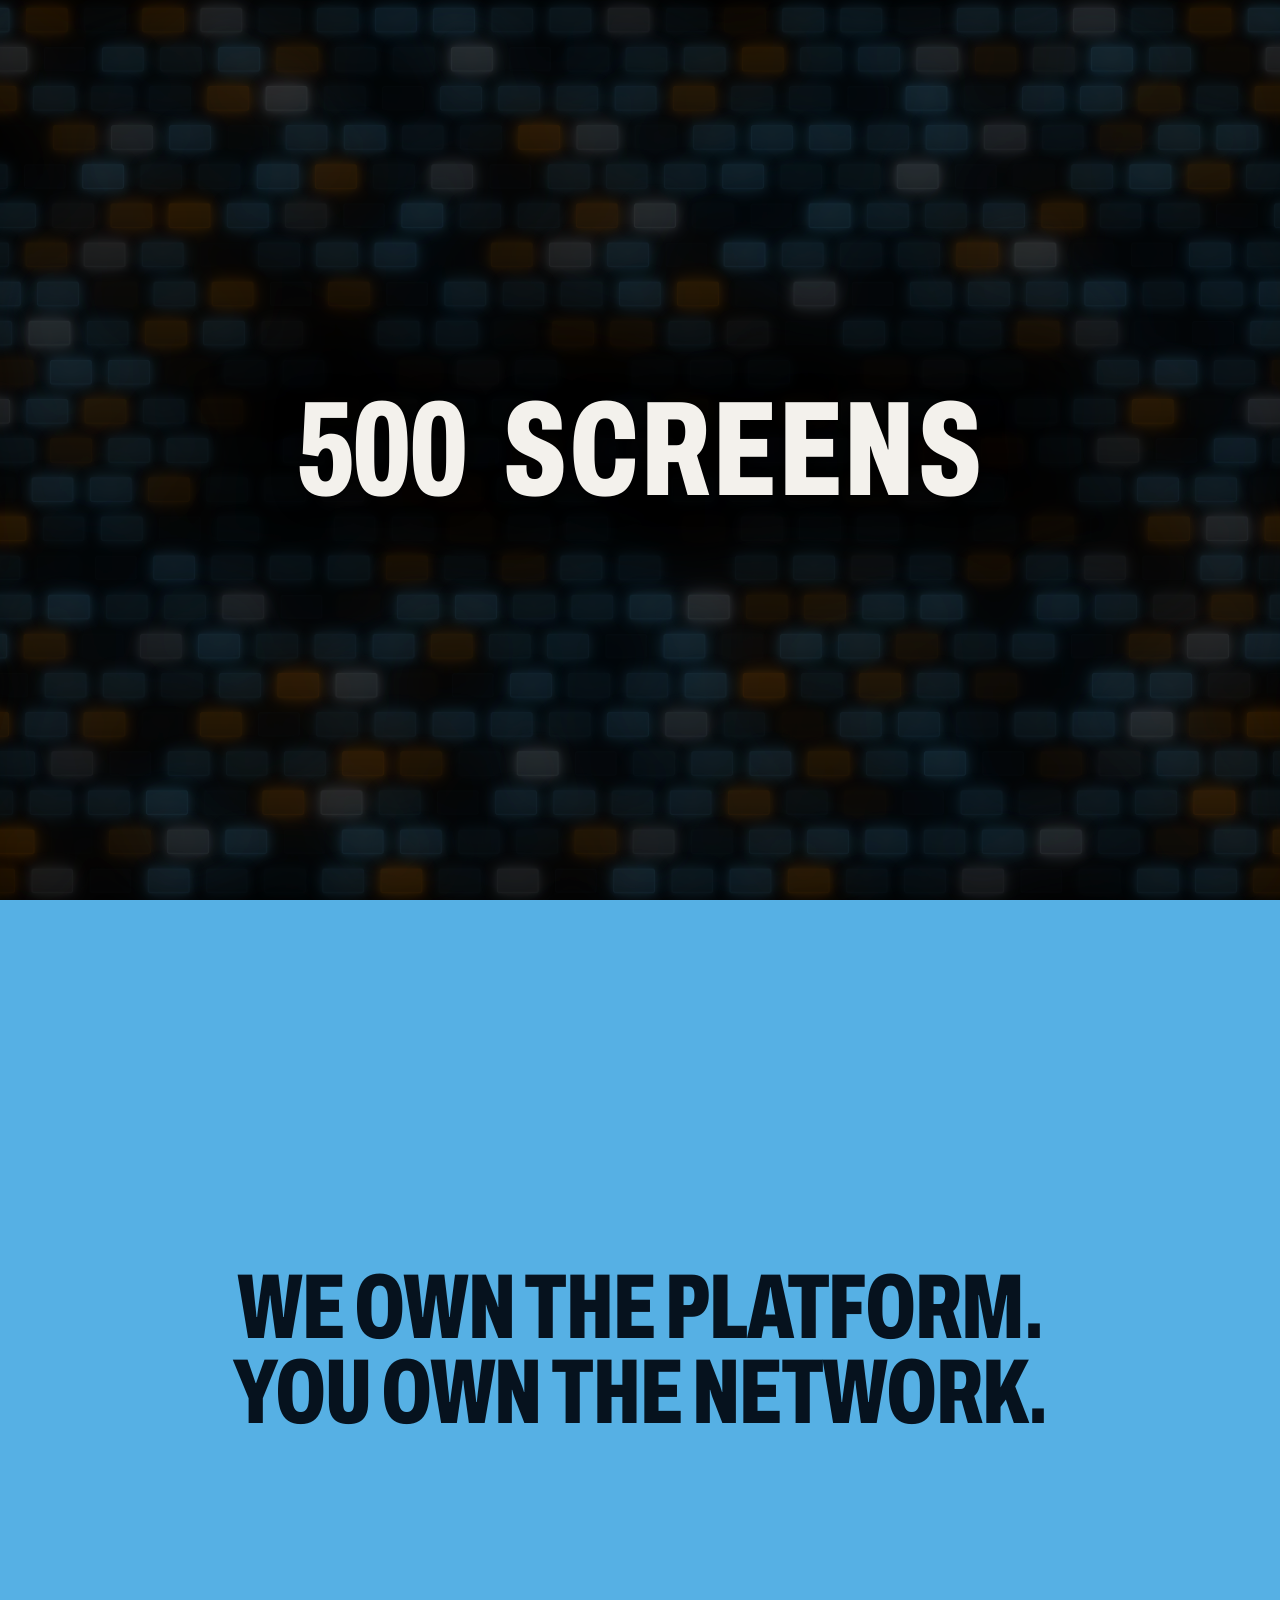
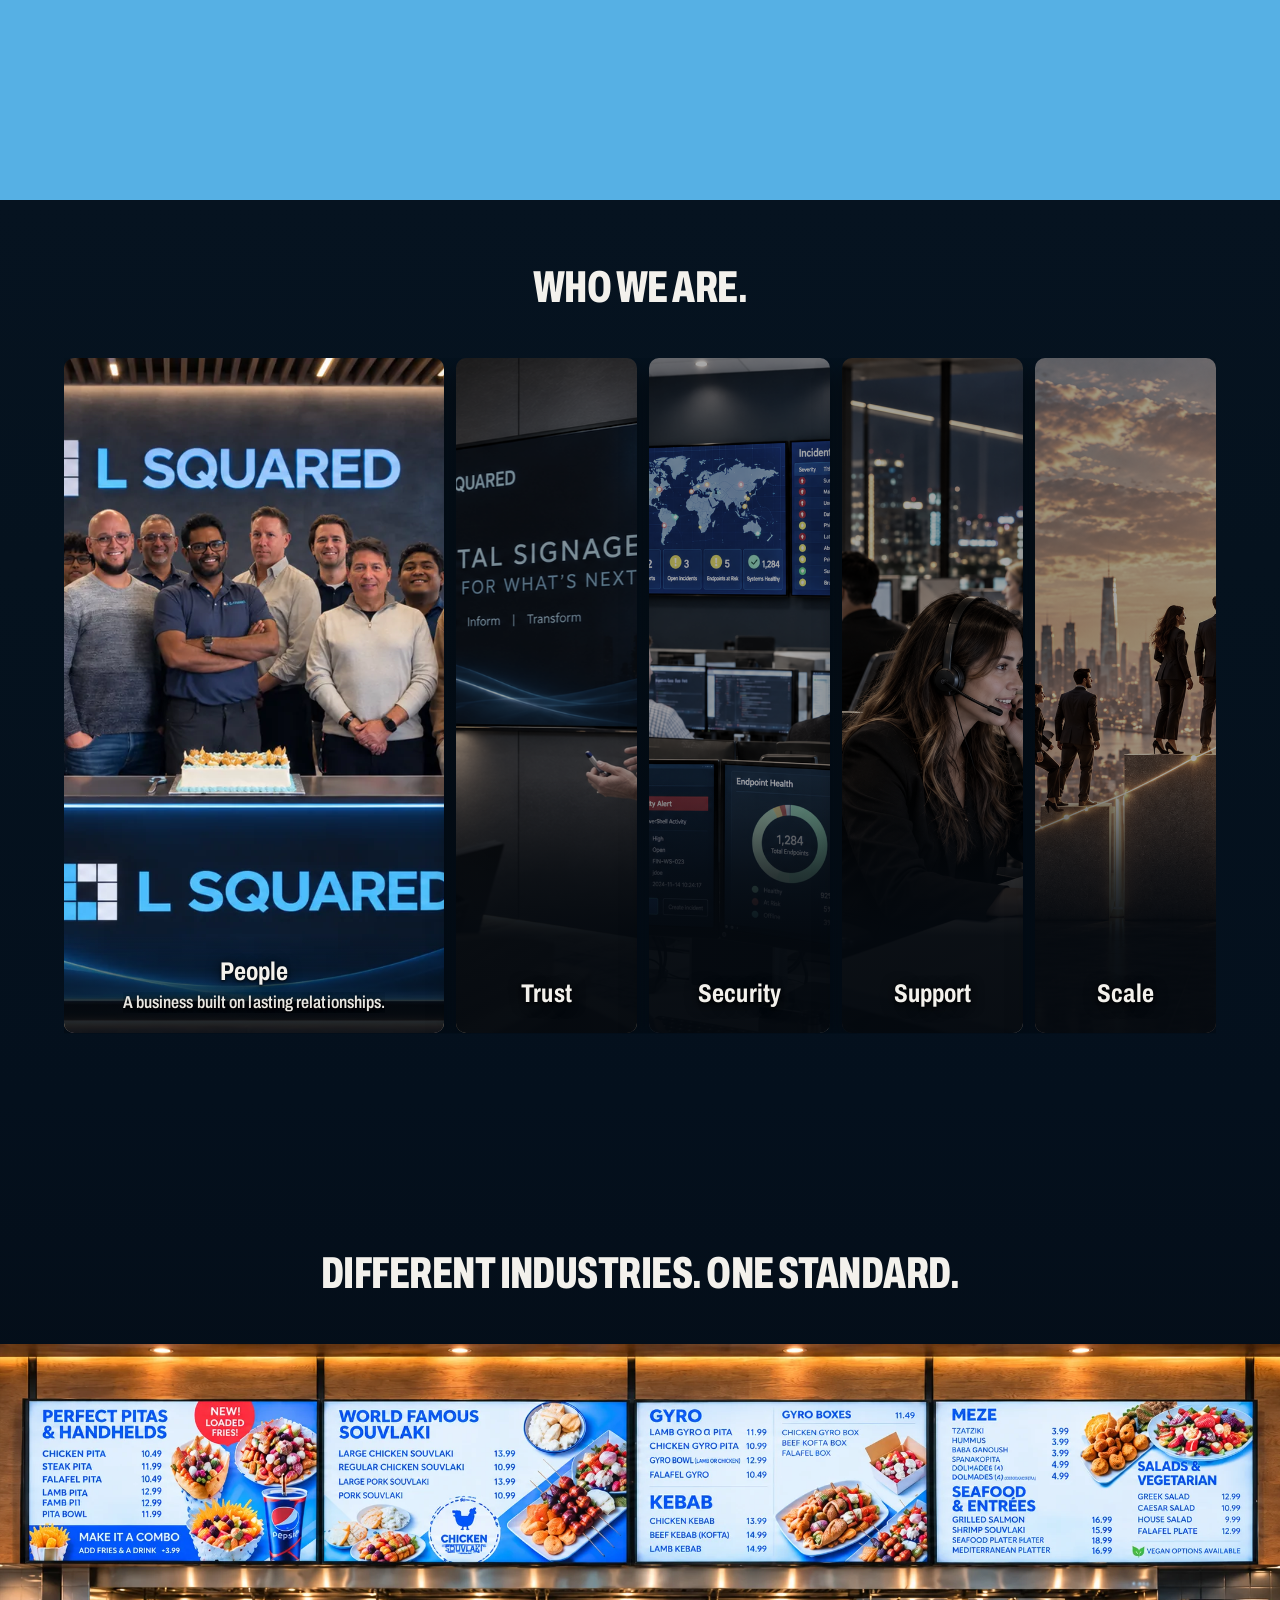
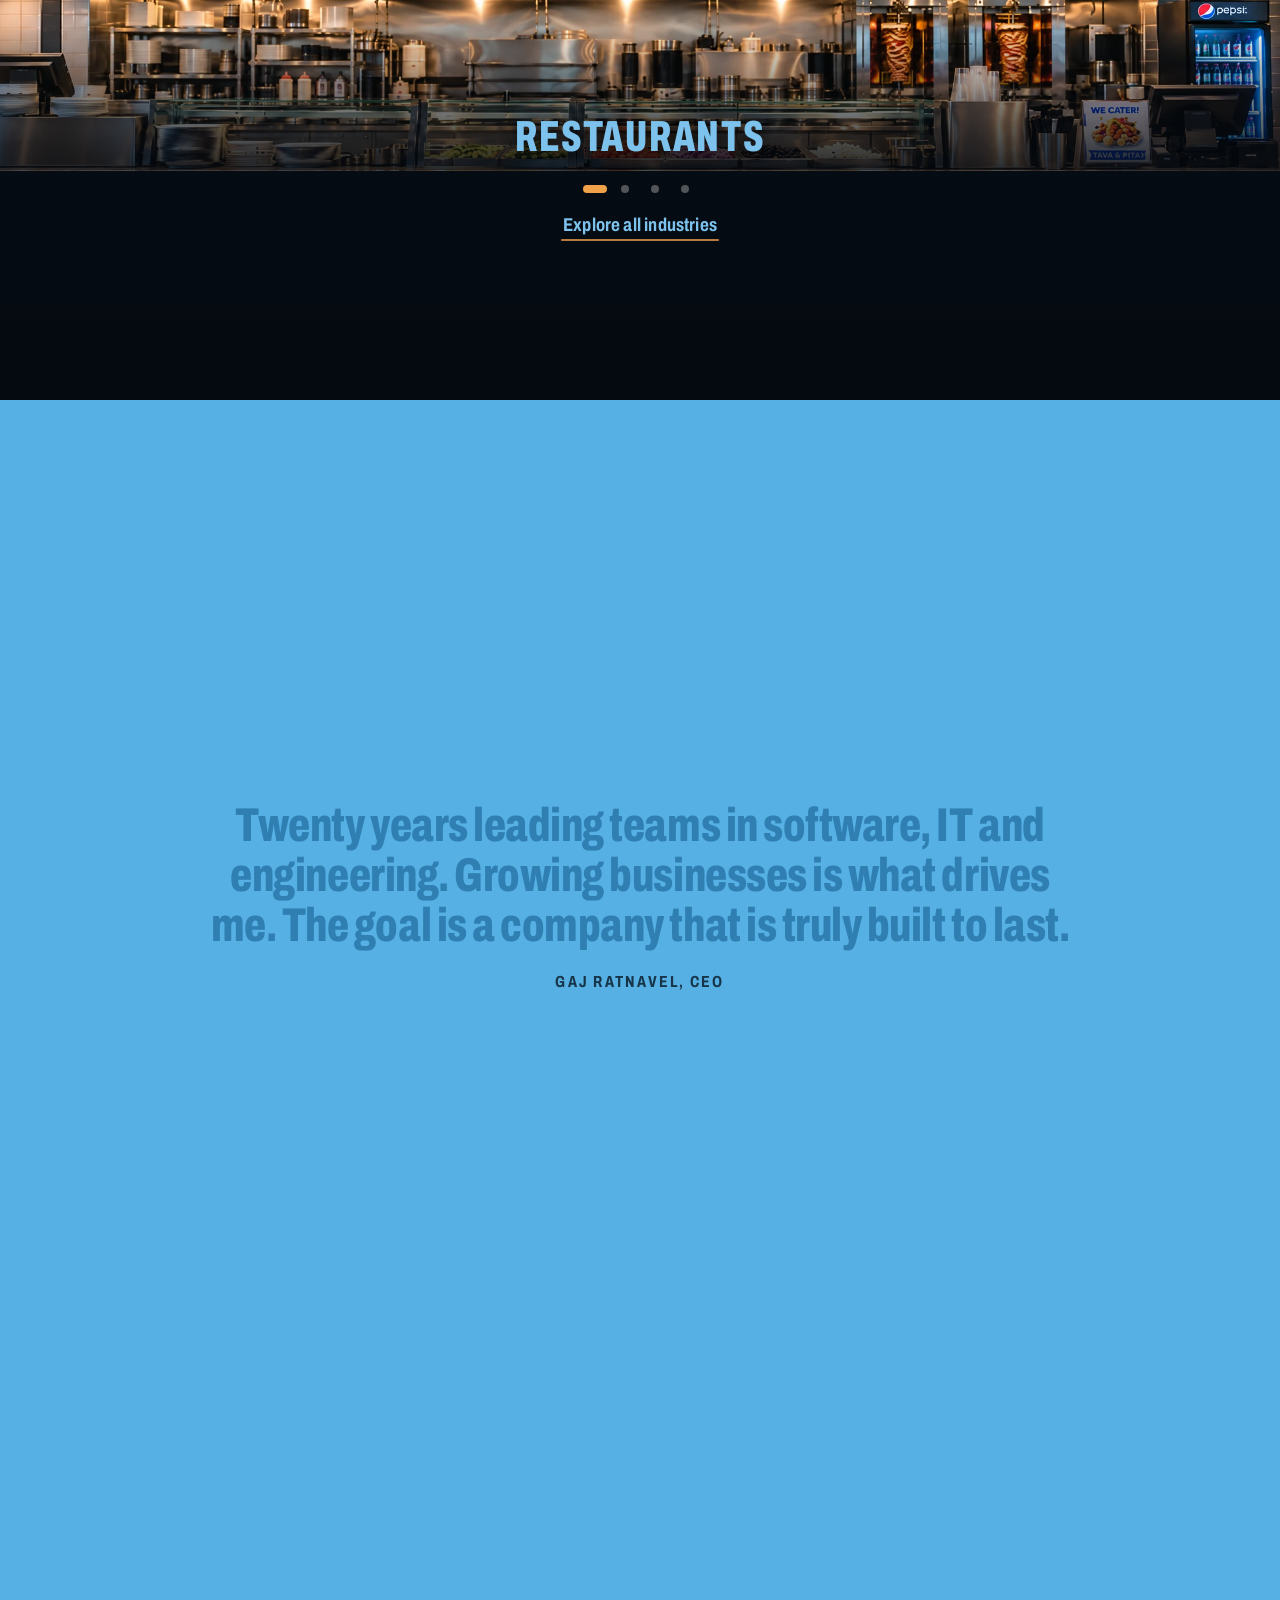
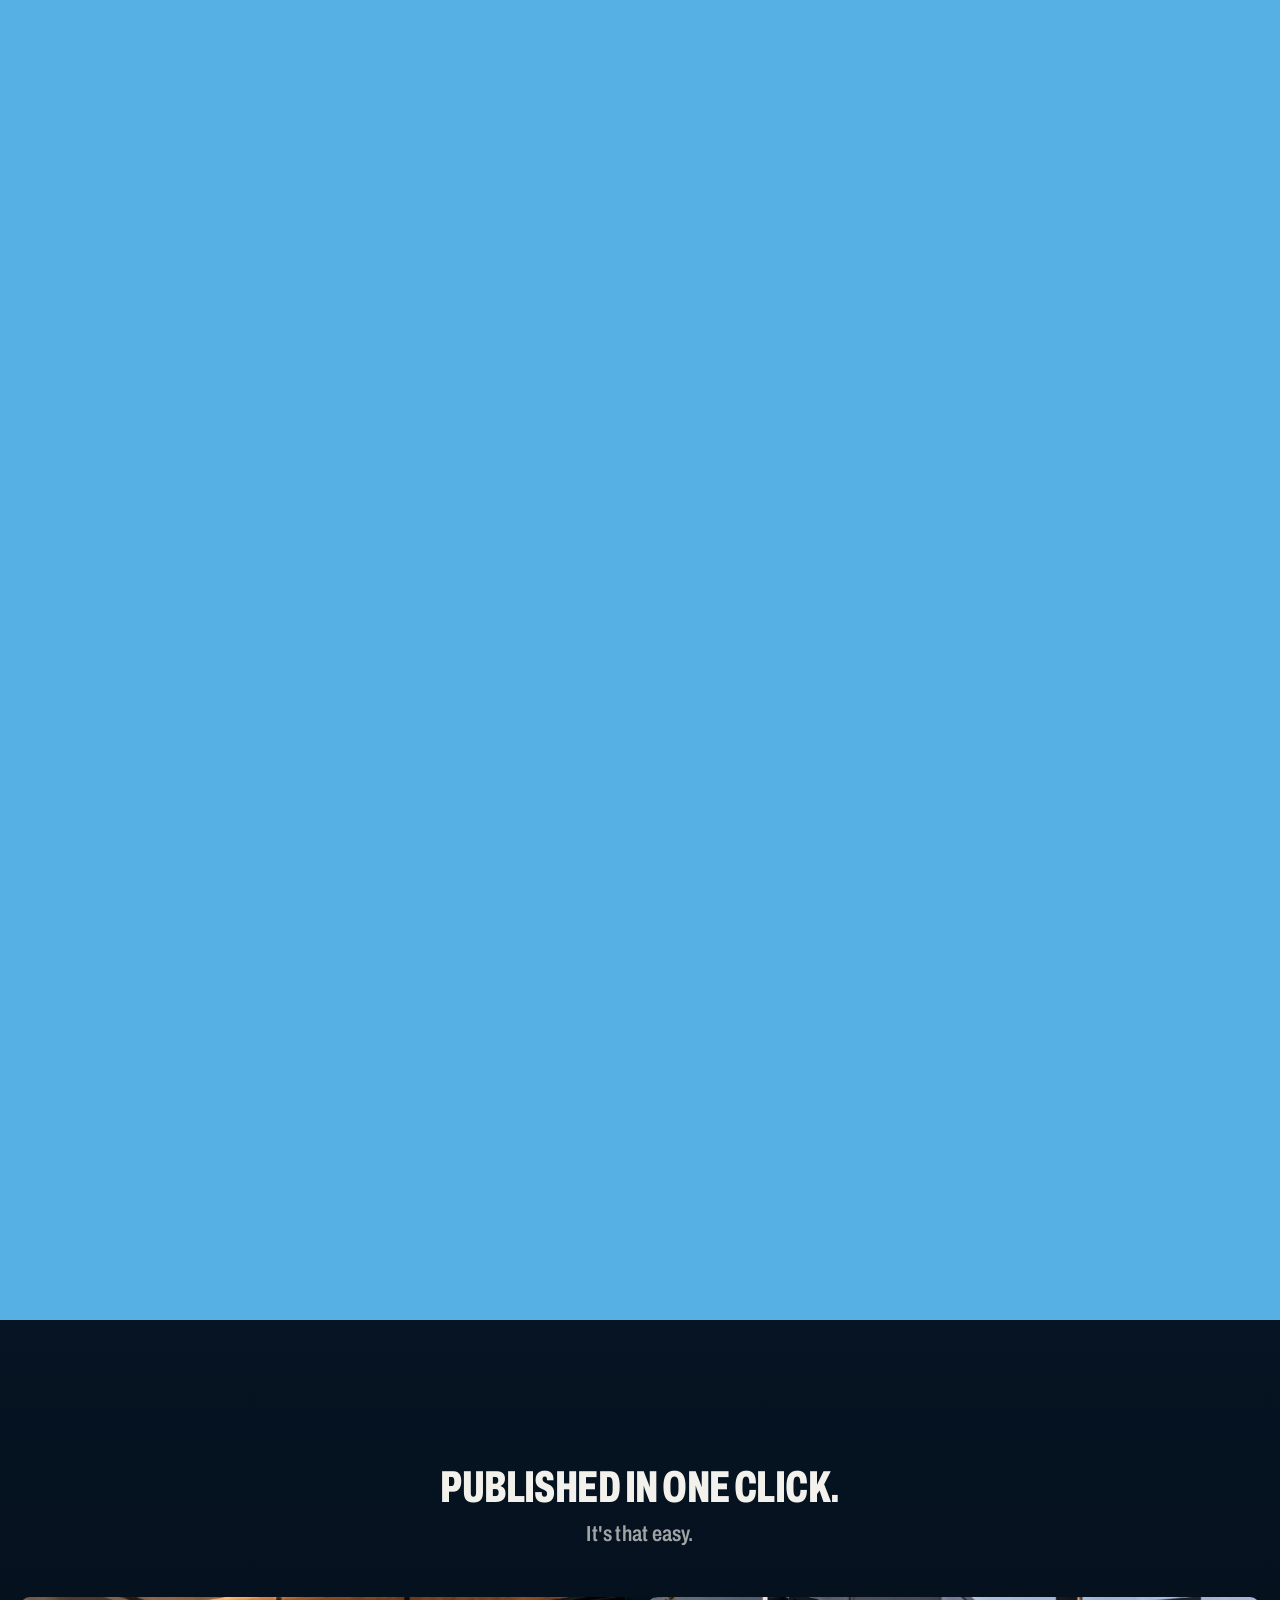
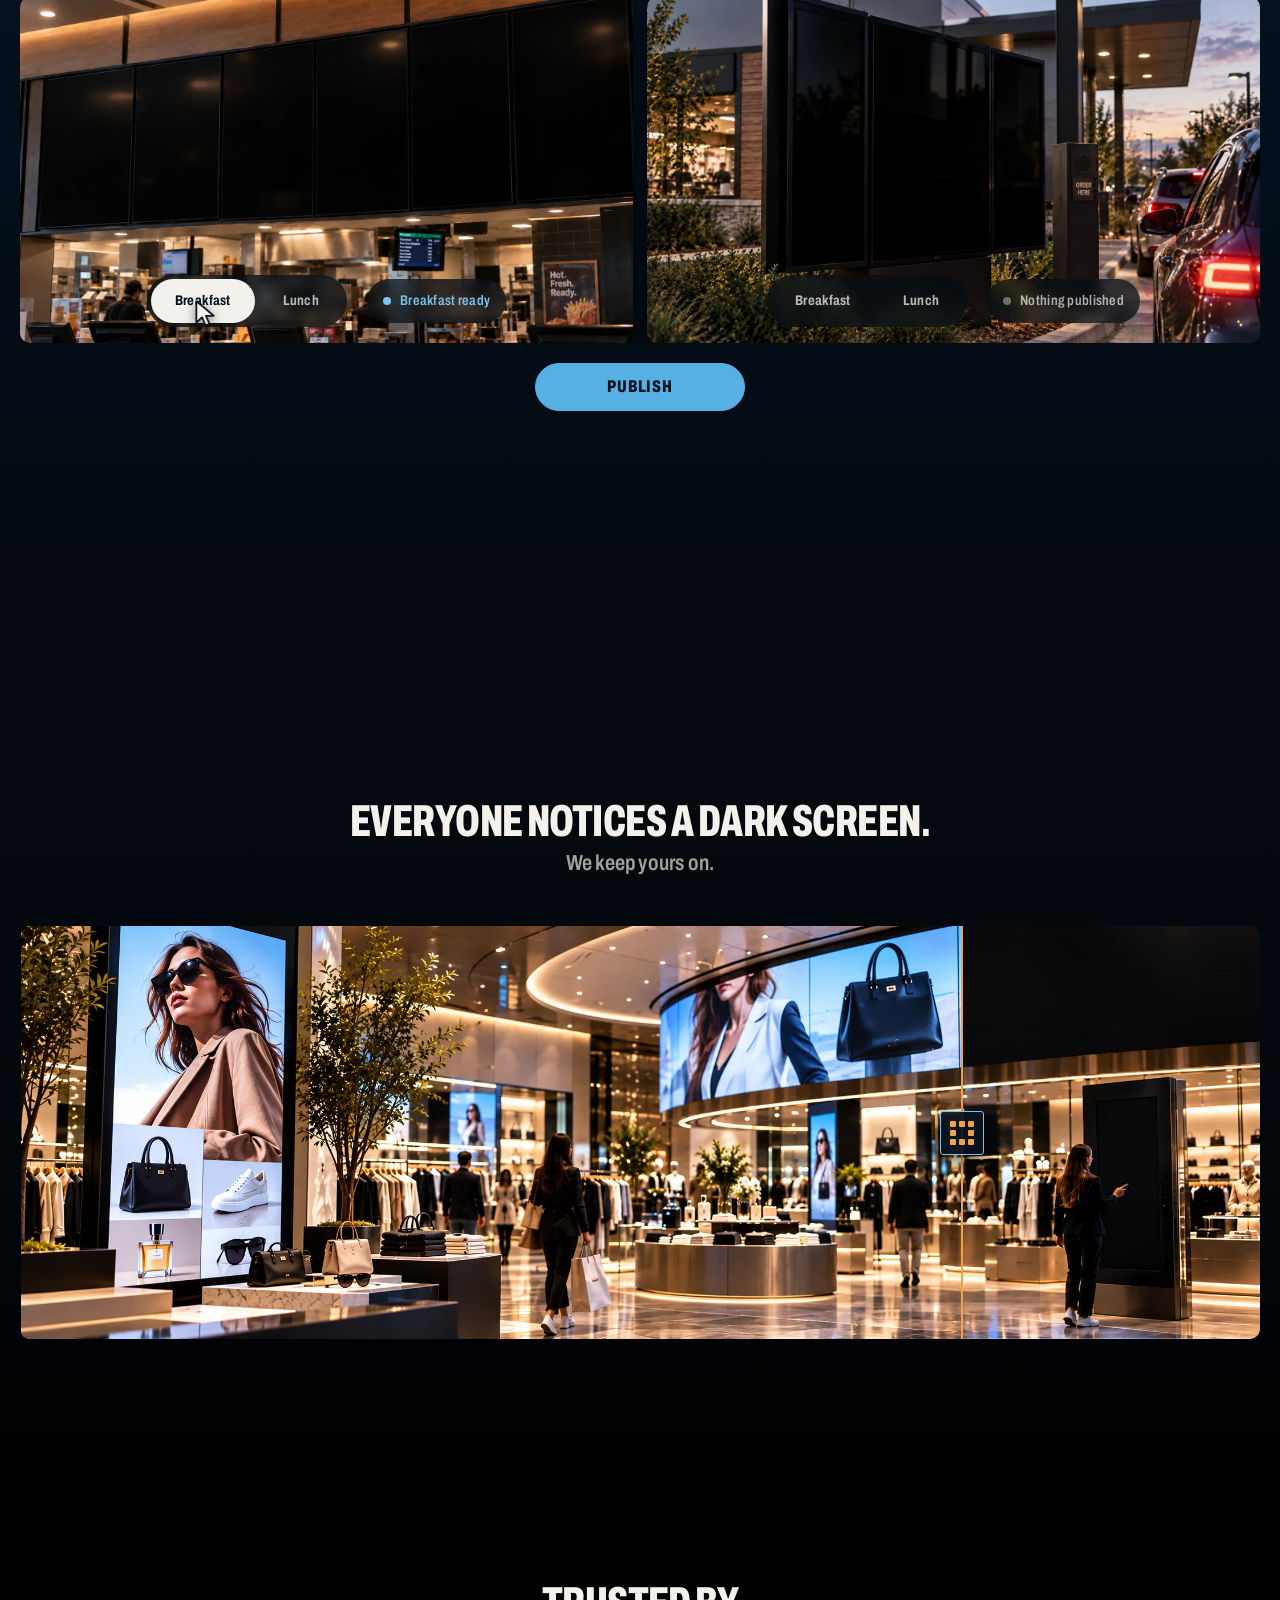
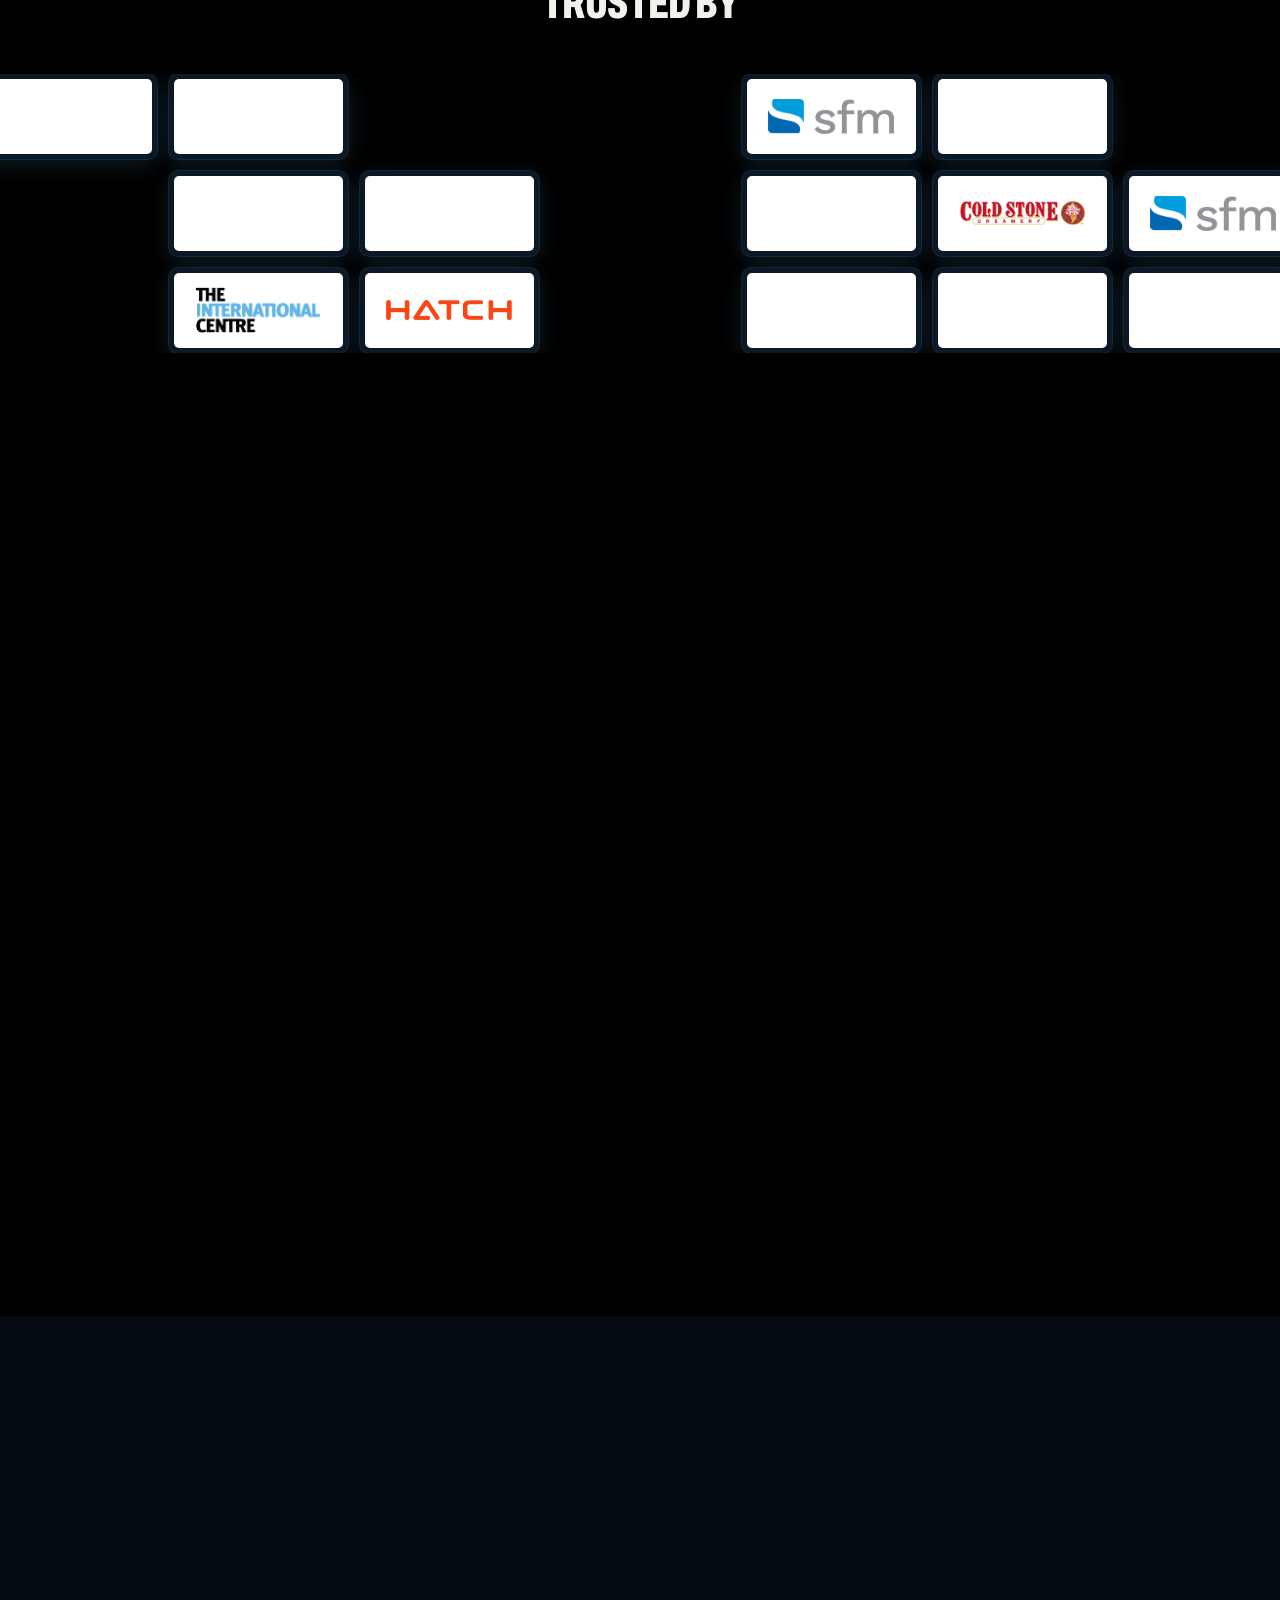
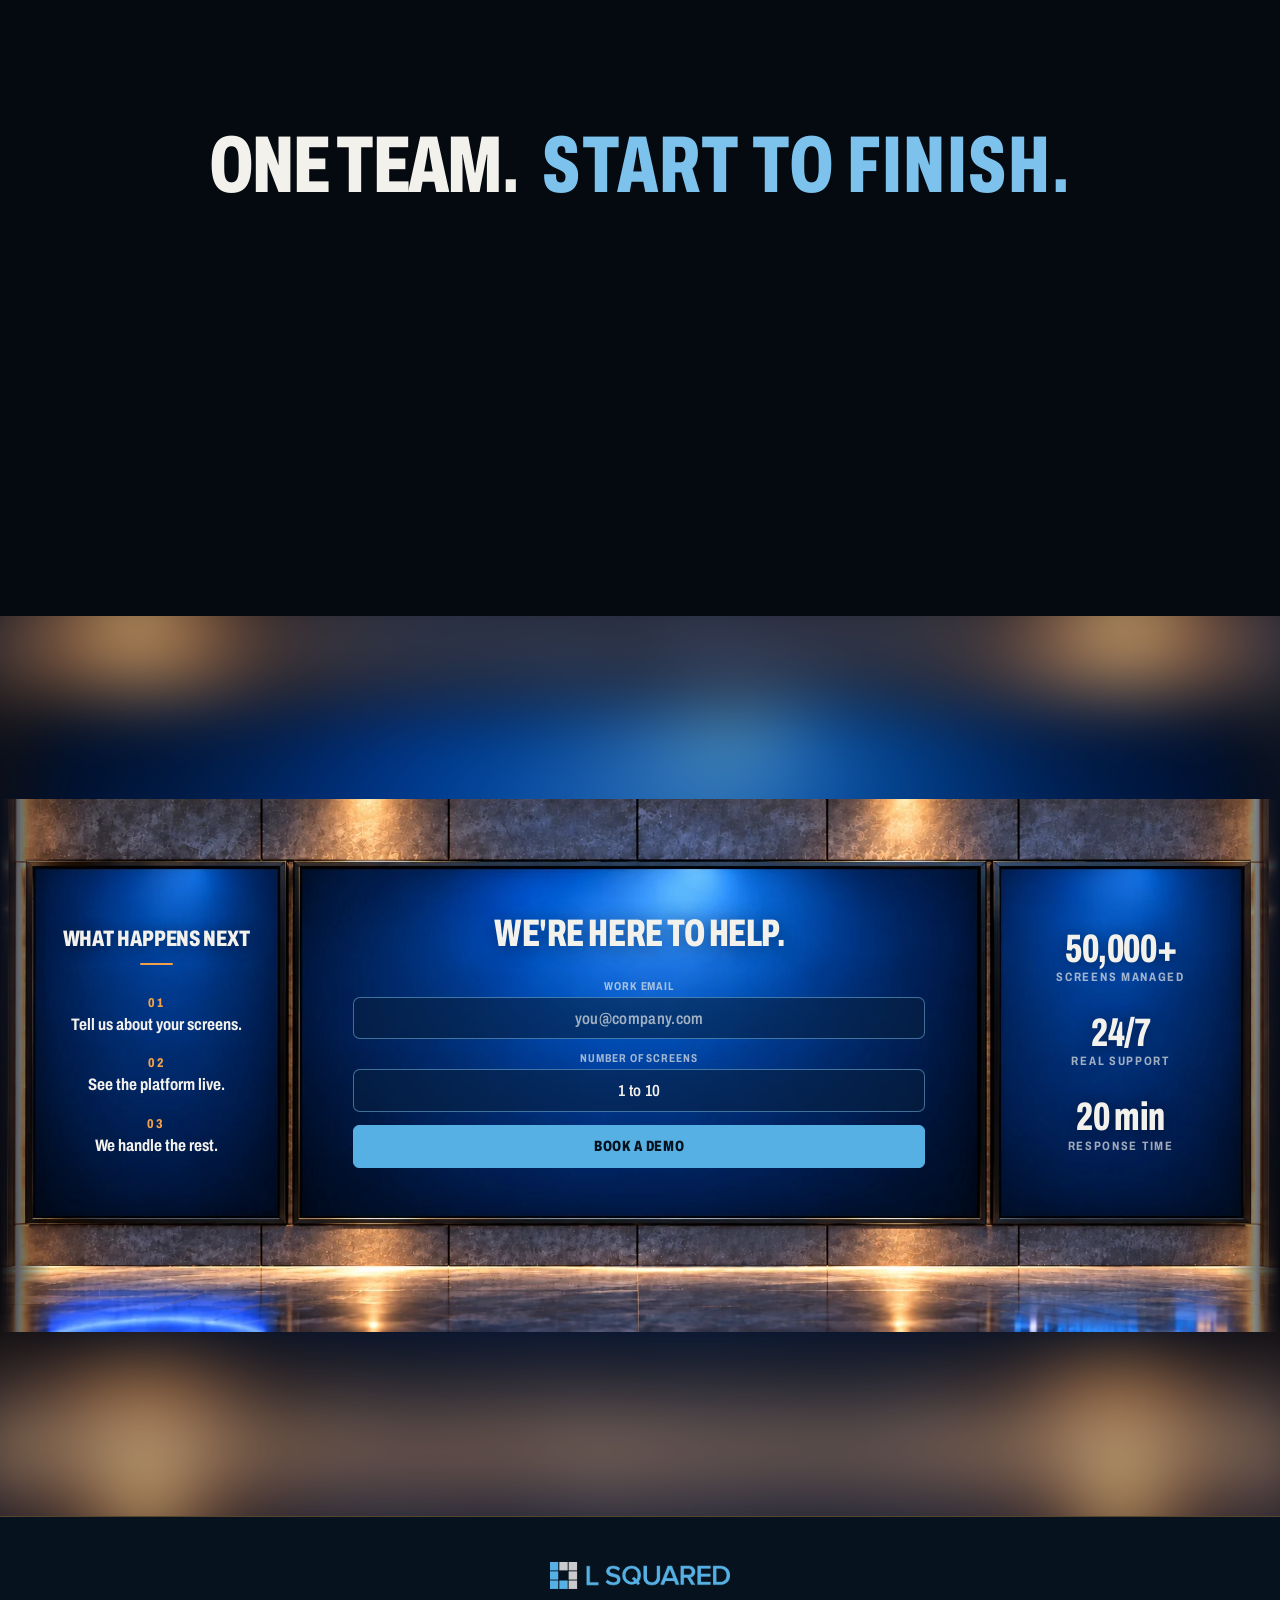
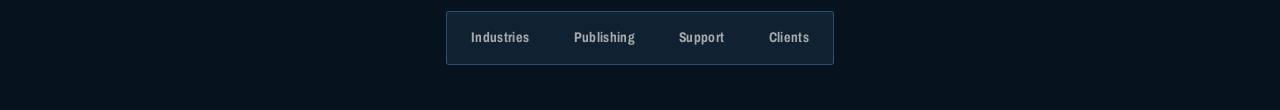
==== index.html @ 0277a256 "r112: the wall's mark matches the logo's mark exactly (squares, gaps, grey and the mark's share of t" ====
<!doctype html>
<html lang="en">
<head>
<meta charset="utf-8">
<meta name="viewport" content="width=device-width,initial-scale=1">
<meta name="robots" content="noindex,nofollow">
<title>L Squared</title>
<meta name="description" content="L Squared digital signage platform and managed network.">
<link rel="icon" href="data:,">
<script>document.documentElement.className+=' js'+(new URLSearchParams(location.search).get('grounds')==='light'?' grounds-light':'');</script>
<script>/* phones: section heights use the screen height measured once here, not viewport units, which in-app browsers change whenever their toolbars move */(function(){var d=document.documentElement,w=innerWidth,set=function(){d.style.setProperty('--app-h',innerHeight+'px')};set();addEventListener('resize',function(){if(Math.abs(innerWidth-w)>40){w=innerWidth;set()}});})();</script>
<script>/* r60: content.js holds every word, photo and layout setting Sabrina edits. It is always fetched fresh, so an edit shows at once. Edited parts stay hidden for the moment before they are applied, and never longer than 2.5s. */document.write('<script src="content.js?t='+Date.now()+'"><\/script>');setTimeout(function(){document.documentElement.classList.add('lsq-ready')},2500);</script>
<style>html.js:not(.lsq-ready) main,html.js:not(.lsq-ready) .topbar,html.js:not(.lsq-ready) .foot{visibility:hidden}</style>
<link rel="preload" as="font" type="font/woff2" href="assets/fonts/archivo.woff2" crossorigin>
<link rel="stylesheet" href="css/base.css?v=r91">
<link rel="stylesheet" href="css/hero.css?v=r91">
<link rel="stylesheet" href="css/orbit.css?v=r91">
<link rel="stylesheet" href="css/sections.css?v=r91">
<link rel="stylesheet" href="css/reviews.css?v=r112">
<link rel="stylesheet" href="css/grounds-light.css?v=r91">
<link rel="stylesheet" href="css/mobile.css?v=r101" media="(max-width: 760px)">
<script defer src="js/mobile.js?v=r101"></script>
<link rel="stylesheet" href="css/phone2.css?v=r101" media="(max-width: 760px)">
<link rel="stylesheet" href="css/phone2-hero.css?v=r101" media="(max-width: 760px)">
<link rel="stylesheet" href="css/phone2-reliability.css?v=r101" media="(max-width: 760px)">
<link rel="stylesheet" href="css/phone2-trusted.css?v=r102" media="(max-width: 760px)">
<link rel="stylesheet" href="css/phone2-extras.css?v=r101" media="(max-width: 760px)">
<link rel="stylesheet" href="css/phone2-revert.css?v=r102" media="(max-width: 760px)">
<script defer src="js/phone2/core.js?v=r101"></script>
<script defer src="js/phone2/hero.js?v=r102"></script>
<script defer src="js/phone2/reliability.js?v=r102"></script>
<script defer src="js/phone2/trusted.js?v=r102"></script>
<script defer src="js/phone2/extras.js?v=r101"></script>
<script defer src="js/phone2/revert.js?v=r101"></script>
</head>
<body>

<a class="skip" href="#statement">Skip to content</a>

<!-- 0 - TOP BAR : one state, transparent overlay, solid lockup -->
<header class="topbar" id="topbar">
  <div class="topbar__in">
    <a class="topbar__brand" href="#hero" aria-label="L Squared, home">
      <img src="assets/lsquared-logo.png" alt="" width="160" height="34" decoding="async">
    </a>
    <nav class="topbar__nav" aria-label="Main">
      <a href="#industries">Industries</a>
      <a href="#publish">Publishing</a>
      <a href="#reliability">Support</a>
      <a href="#clients">Clients</a>
    </nav>
    <a class="btn btn--sm" href="#demo">Book a demo</a>
  </div>
</header>

<main id="main">
<h1 class="sr-only">L Squared</h1>

<!-- 1 - HERO : copied verbatim from homepage-mock/index.html -->
<section id="hero" aria-label="L Squared">
  <div class="hshot" id="h_shot"><canvas id="h_wall" aria-hidden="true"></canvas><canvas id="h_bloom" aria-hidden="true"></canvas></div>
  <div class="read" id="h_read"><span class="num" id="h_num"></span><span class="word" id="h_word"></span></div>
  <div class="big" id="h_bigA"><div class="bigA">One platform.</div></div>
  <div class="big" id="h_bigB"><div class="bigB">One platform.</div></div>
  <div class="hlogo" id="h_logo"><img src="assets/lsquared-logo.png" alt="L Squared"></div>
</section>

<!-- 2 - BLUE STATEMENT -->
<section class="sec" id="statement">
  <canvas class="pixfield" data-fx="pixfield" aria-hidden="true"></canvas>
  <div class="wrap statement__wrap">
    <h2 class="t statement__h">We own the platform.<br>You own the network.</h2>
  </div>
</section>

<canvas class="shed shed--into" data-shed="186,224,246" data-shed-alpha=".8" data-shed-safe="84" aria-hidden="true"></canvas>

<!-- 4 - FIVE STRIPS -->
<section class="sec" id="strips">
  <div class="wrap">
    <h2 class="t strips__title">Why LSQUARED.</h2>
    <div class="stripswrap" data-wipe>
    <div class="strips" data-strips data-open="0">
      <button class="strip is-open" type="button" aria-expanded="true">
        <span class="strip__ph" style="background-image:url(assets/team.webp?v=r76)"></span>
        <span class="strip__veil" aria-hidden="true"></span>
        <span class="strip__copy">
          <span class="strip__word">People</span>
          <span class="strip__say">Every client, known by name.</span>
        </span>
      </button>
      <button class="strip" type="button" aria-expanded="false">
        <span class="strip__ph" style="background-image:url(assets/team-logos.webp?v=r76)"></span>
        <span class="strip__veil" aria-hidden="true"></span>
        <span class="strip__copy">
          <span class="strip__word">Trust</span>
          <span class="strip__say">Every problem has an owner.</span>
        </span>
      </button>
      <button class="strip" type="button" aria-expanded="false">
        <span class="strip__ph" style="background-image:url(assets/security.webp)"></span>
        <span class="strip__veil" aria-hidden="true"></span>
        <span class="strip__copy">
          <span class="strip__word">Standard</span>
          <span class="strip__say">High standards. Not negotiable.</span>
        </span>
      </button>
      <button class="strip" type="button" aria-expanded="false">
        <span class="strip__ph" style="background-image:url(assets/support.webp)"></span>
        <span class="strip__veil" aria-hidden="true"></span>
        <span class="strip__copy">
          <span class="strip__word">Support</span>
          <span class="strip__say">Less escalation. More resolution.</span>
        </span>
      </button>
      <button class="strip strip--map" type="button" aria-expanded="false" data-maps>
        <span class="strip__ph is-on" style="background-image:url(assets/scale.webp?v=r76)"></span>
        <span class="strip__veil" aria-hidden="true"></span>
        <span class="strip__copy">
          <span class="strip__word">Scale</span>
          <span class="strip__say">Central control. Local freedom.</span>
        </span>
      </button>
    </div>
    </div>
  </div>
</section>

<!-- 5 - INDUSTRIES : type on the ground, the photo completely clean -->
<section id="industries">
  <div class="ind__head">
    <h2 class="t ind__title" id="ind-title">Made for how you operate.</h2>
    <p class="sr-only" id="ind-name" aria-live="polite">Restaurants</p>
  </div>
  <div class="ind__stage" id="ind-stage" role="group" aria-roledescription="carousel" aria-labelledby="ind-title">
    <div class="ind__slide is-on" id="ind-a"><div class="ind__ph"><p class="ind__cap"><span class="ind__capname"></span></p></div></div>
    <div class="ind__slide" id="ind-b"><div class="ind__ph"><p class="ind__cap"><span class="ind__capname"></span></p></div></div>
    <button type="button" class="ind__arrow ind__arrow--prev" id="ind-prev" aria-label="Previous industry"><svg viewBox="0 0 16 16" width="16" height="16" aria-hidden="true"><path d="M10 2.5 4.5 8l5.5 5.5" fill="none" stroke="currentColor" stroke-width="1.6" stroke-linecap="round" stroke-linejoin="round"/></svg></button>
    <button type="button" class="ind__arrow ind__arrow--next" id="ind-next" aria-label="Next industry"><svg viewBox="0 0 16 16" width="16" height="16" aria-hidden="true"><path d="M6 2.5 11.5 8 6 13.5" fill="none" stroke="currentColor" stroke-width="1.6" stroke-linecap="round" stroke-linejoin="round"/></svg></button>
  </div>
  <a class="ind__cta" href="industries.html">Explore all industries</a>
</section>

<!-- 5b - THE SENTENCE : the pixels shed and land as one line -->
<section id="independent">
  <div class="fall">
    <canvas id="fall-canvas" aria-hidden="true"></canvas>
    <div class="fall__stage">
      <p class="fall__line" data-words>Twenty years leading teams in software, IT and engineering. Growing businesses is what drives me. The goal is a company that is truly built to last.</p>
      <p class="fall__by">Gaj Ratnavel, CEO</p>
    </div>
  </div>
</section>

<!-- 6 - CHANGE THE MENU LIVE -->
<section class="sec" id="publish">
  <div class="wrap">
    <h2 class="t pub__title">Publishing made easy.</h2>
    <div class="pub__rig" data-wipe>
      <div class="pub__scene">
        <div class="pub__shot" id="pub-1">
          <div class="pub__ph is-on" style="background-image:url(assets/menu-blank.webp?v=r76)" data-menu="none"></div>
          <div class="pub__ph" style="background-image:url(assets/menu-breakfast.webp)" data-menu="breakfast"></div>
          <div class="pub__ph" style="background-image:url(assets/menu-lunch.webp)" data-menu="lunch"></div>
          <div class="wipe" aria-hidden="true"></div>
        </div>
        <div class="pub__under">
          <div class="seg" role="radiogroup" aria-label="Counter boards menu to stage" data-scene="1">
            <button type="button" role="radio" aria-checked="false" tabindex="0" data-menu="breakfast">Breakfast</button>
            <button type="button" role="radio" aria-checked="false" tabindex="-1" data-menu="lunch">Lunch</button>
          </div>
          <p class="pub__status is-none"><span class="dot"></span><span class="pub__state">Nothing published</span></p>
        </div>
      </div>
      <div class="pub__scene">
        <div class="pub__shot" id="pub-2">
          <div class="pub__ph is-on" style="background-image:url(assets/drivethru-blank.webp?v=r76)" data-menu="none"></div>
          <div class="pub__ph" style="background-image:url(assets/drivethru.webp)" data-menu="breakfast"></div>
          <div class="pub__ph" style="background-image:url(assets/drivethru-menu.webp)" data-menu="lunch"></div>
          <div class="wipe" aria-hidden="true"></div>
        </div>
        <div class="pub__under">
          <div class="seg" role="radiogroup" aria-label="Drive thru menu to stage" data-scene="2">
            <button type="button" role="radio" aria-checked="false" tabindex="0" data-menu="breakfast">Breakfast</button>
            <button type="button" role="radio" aria-checked="false" tabindex="-1" data-menu="lunch">Lunch</button>
          </div>
          <p class="pub__status is-none"><span class="dot"></span><span class="pub__state">Nothing published</span></p>
        </div>
      </div>
    </div>
    <button type="button" class="btn" id="pub-go">Publish</button>
  </div>
</section>

<!-- 7 - DRAG BAR : one scene, the retail floor -->
<section class="sec" id="reliability">
  <div class="wrap">
    <h2 class="t rely__h">Everyone notices a dark screen.</h2>
    <p class="rely__sub">Yours stay on.</p>
    <div class="rely__frame" data-wipe>
      <div class="rely__stack">
        <div class="rely__ph rely__ph--off" id="rely-off" style="background-image:url(assets/retail-off.webp?v=r76)"></div>
        <div class="rely__ph rely__ph--on" id="rely-on" style="background-image:url(assets/retail-on.webp?v=r76)"></div>
        <div class="rely__handle" id="rely-handle" role="slider" tabindex="0"
             aria-label="Drag to compare dead screens with working screens"
             aria-valuemin="0" aria-valuemax="100" aria-valuenow="76"
             aria-valuetext="76 percent working screens">
          <span class="rely__grip" aria-hidden="true"><i></i><i></i><i></i><i></i><i></i><i></i><i></i><i></i><i></i></span>
        </div>
      </div>
    </div>
  </div>
</section>

<!-- 8 - THIN LOGO BAND (real logo-orbit component) -->
<section id="clients" aria-label="Trusted by">
  <h2 class="t clients__title">Trusted by</h2>
  <div class="clients__row">
    <div class="orbit" data-theme="dark" data-orbit-rings="1" data-orbit-slots="5" aria-label="Clients and partners"></div>
    <figure class="quote">
      <blockquote class="quote__text">Our office and most warehouses are transformed with the new digital displays. It allows us to circulate important business updates and critical information quickly across these facilities. The locations with this technology have quickly realized greater engagement from the employees.</blockquote>
      <figcaption class="quote__by"><img class="quote__logo" src="assets/logos/purolator.png" alt="Purolator" width="126" height="22" decoding="async"></figcaption>
    </figure>
  </div>
</section>

<!-- 8b - IN THEIR WORDS : what customers say, cut down to a few words each, on a
     black screen as the critics' quotes are in a film trailer: one alone, then a
     gathering crowd of overlapping words, then a freeze and the invitation to
     leave a review. js/reviews.js builds it from content.js (== IN THEIR WORDS ==). -->
<section class="sec" id="reviews" aria-label="In their words">
  <div class="rv" id="rv"></div>
</section>

<!-- 9 - THE FIGURES : a full screen moment -->
<section class="sec" id="numbers">
  <canvas class="pixfield" data-fx="pixfield" aria-hidden="true"></canvas>
  <div class="beats" data-wipe>
    <p class="sr-only">One team. Start to finish. Your screens. Our responsibility. Every feature. Included. Remote Publishing. Real support. 24/7. Building relationships since 2006. 20 minute response time. 50,000+ screens managed.</p>
    <div class="beats__stage" id="beats" aria-hidden="true">
      <div class="beats__line is-on"><span class="beats__fig">One team.</span><span class="beats__word">Start to finish.</span></div>
      <div class="beats__line"><span class="beats__fig">Your screens.</span><span class="beats__word">Our responsibility.</span></div>
      <div class="beats__line"><span class="beats__fig">Every feature.</span><span class="beats__word">Included.</span></div>
      <div class="beats__line"><span class="beats__fig">Remote</span><span class="beats__word">Publishing.</span></div>
      <div class="beats__line"><span class="beats__fig">Real support.</span><span class="beats__word">24/7.</span></div>
      <div class="beats__line"><span class="beats__fig">Building relationships</span><span class="beats__word">since 2006.</span></div>
      <div class="beats__line"><span class="beats__fig">20 minute</span><span class="beats__word">response time.</span></div>
      <div class="beats__line"><span class="beats__fig">50,000+</span><span class="beats__word">screens managed.</span></div>
    </div>
  </div>
</section>

<!-- 10 - BOOK A DEMO : the form is what is playing on the middle screen -->
<section class="sec" id="demo">
  <div class="demo__stage">
    <div class="demo__shot">
      <img class="demo__img" src="assets/contact-wide.webp?v=r91" alt="" width="1942" height="809" decoding="async">
    </div>
    <div class="demo__screen">
      <h2 class="t demo__h">Talk to our team.</h2>
      <form class="form" id="demo-form" novalidate data-wipe>
        <div class="field">
          <label for="f-email">Work email</label>
          <input id="f-email" name="email" type="email" autocomplete="email" placeholder="you@company.com" aria-describedby="form-note" required>
        </div>
        <div class="field">
          <label for="f-screens">Number of screens</label>
          <select id="f-screens" name="screens">
            <option>1 to 10</option>
            <option>10 to 50</option>
            <option>50 to 250</option>
            <option>250 or more</option>
          </select>
        </div>
        <button class="btn btn--wide" type="submit">Book a demo</button>
        <p class="form__note" id="form-note" role="status"></p>
      </form>
    </div>
    <div class="demo__side demo__side--l">
      <p class="demo__side-h" id="demo-next-h">What happens next</p>
      <ol class="demo__steps" aria-labelledby="demo-next-h">
        <li><b>01</b><span>Tell us about your screens.</span></li>
        <li><b>02</b><span>See the platform live.</span></li>
        <li><b>03</b><span>We handle the rest.</span></li>
      </ol>
    </div>
    <div class="demo__side demo__side--r">
      <p class="demo__stat"><b>50,000+</b><span>screens managed</span></p>
      <p class="demo__stat"><b>24/7</b><span>real support</span></p>
      <p class="demo__stat"><b>20 min</b><span>response time</span></p>
    </div>
  </div>
</section>

</main>

<footer class="foot">
  <div class="foot__in">
    <img class="foot__logo" src="assets/lsquared-logo.png" alt="L Squared" width="180" height="38" decoding="async">
    <nav class="foot__nav" aria-label="Footer">
      <a href="#industries">Industries</a>
      <a href="#publish">Publishing</a>
      <a href="#reliability">Support</a>
      <a href="#clients">Clients</a>
    </nav>
  </div>
</footer>

<script src="js/edit.js?v=r103"></script>
<script src="js/herowall.js?v=r91"></script>
<script src="js/hero.js?v=r91"></script>
<script src="js/pixfield.js?v=r92"></script>
<script src="js/fall.js?v=r102"></script>
<script src="js/reviews.js?v=r112"></script>
<script src="js/shed.js?v=r92"></script>
<script src="js/page.js?v=r101"></script>
<script src="js/orbit.js?v=r91"></script>
</body>
</html>
---- css/base.css ----
/* L Squared homepage v7 - base
   Tokens, type, shared containers, chrome. One world: near black, one blue moment. */

@font-face{
  font-family:'Archivo';
  font-style:normal;
  font-weight:100 900;
  font-stretch:62% 125%;
  font-display:swap;
  src:url(../assets/fonts/archivo.woff2) format('woff2');
}

:root{
  --black:#050A10;
  --ink:#06121E;
  --blue:#56B0E4;
  --hi:#7CC2EC;
  --deep:#1A6FA3;
  --paper:#F3F1EC;
  --paper-soft:rgba(243,241,236,.66);
  --band:#102132;
  --hair:rgba(86,176,228,.34);
  --hair-soft:rgba(243,241,236,.14);
  --ease:cubic-bezier(.23,1,.32,1);
  /* one spacing scale for the page, 4 unit base (impeccable layout.md).
     Nothing outside this scale, and the two section level rhythms below. */
  --s1:8px;  --s2:12px; --s3:16px; --s4:20px;
  --s5:32px; --s6:48px; --s7:72px;
  --pad-sec:calc(clamp(30px,7dvh,96px) * var(--k-pad,1));      /* even top and bottom on every section */
  --title:calc(clamp(24px,3.5vw,50px) * var(--k-title,1));         /* r20: every section title is this one size */
  --gap-title:calc(clamp(24px,5.5dvh,52px) * var(--k-gap,1));    /* title group to its content */
  --shadow:0 16px 32px rgba(0,0,0,.55);
}

*{margin:0;box-sizing:border-box}
html{scrollbar-color:var(--deep) var(--black);scroll-behavior:smooth}
/* clip, not hidden: overflow-x:hidden turns the body into a scroll container and
   breaks position:sticky for the section 3 stage. */
html,body{background:var(--black);overflow-x:clip}
body{
  font-family:'Archivo',sans-serif;
  color:var(--paper);
  -webkit-font-smoothing:antialiased;
  text-rendering:optimizeLegibility;
}
img{display:block;max-width:100%}
button,input,select,textarea,a{font-family:inherit}

::selection{background:var(--blue);color:var(--ink)}
::-webkit-scrollbar{width:11px;height:11px}
::-webkit-scrollbar-track{background:var(--black)}
::-webkit-scrollbar-thumb{background:#16394F;border:3px solid var(--black);border-radius:0}
::-webkit-scrollbar-thumb:hover{background:var(--deep)}

:where(a,button,input,select,[tabindex]):focus-visible{
  outline:2px solid var(--blue);
  outline-offset:4px;
  border-radius:2px;
}
/* elements that clip their own children draw the ring inside */
.strip:focus-visible,.rely__handle:focus-visible,
.ind__tabs button:focus-visible,.seg button:focus-visible{outline-offset:-3px}

.sr-only{position:absolute;width:1px;height:1px;padding:0;margin:-1px;overflow:hidden;
  clip:rect(0 0 0 0);clip-path:inset(50%);white-space:nowrap;border:0}

.skip{position:fixed;left:50%;top:-100px;transform:translateX(-50%);z-index:200;
  background:var(--band);color:var(--paper);border:1px solid var(--hair);border-radius:2px;
  min-height:44px;display:inline-flex;align-items:center;
  padding:0 22px;font-stretch:76%;font-weight:700;font-size:13px;letter-spacing:.06em;
  text-transform:uppercase;text-decoration:none;transition:top 200ms var(--ease)}
.skip:focus{top:12px}

/* ---------------------------------------------------------------- type */
/* One character for every small line on the page: condensed Archivo with real
   weight. Nothing on this page is allowed to read as plain placeholder text. */
.small{font-stretch:76%;font-weight:700;letter-spacing:.025em}
.t{font-stretch:64%;font-weight:800;text-transform:uppercase;letter-spacing:-.012em;line-height:.92}

/* ---------------------------------------------------------------- shared shells */
.sec{
  position:relative;width:100%;overflow:hidden;
  padding:var(--pad-sec) clamp(20px,5vw,64px);
  min-height:100dvh;
  display:flex;flex-direction:column;align-items:center;justify-content:center;text-align:center;
}
.wrap{width:100%;max-width:1180px;margin:0 auto;display:flex;flex-direction:column;align-items:center}

/* every photo lives inside a frame, every small line inside a solid band */
.frame{
  position:relative;overflow:hidden;
  border:1px solid var(--hair);border-radius:3px;
  background:#0A1826;box-shadow:var(--shadow);
}

.band{
  position:absolute;left:0;right:0;bottom:0;height:var(--bandh,46px);
  background:var(--band);border-top:1px solid var(--hair);
  display:flex;align-items:center;justify-content:center;gap:10px;padding:0 14px;
  font-stretch:76%;font-weight:700;font-size:clamp(15px,1.5vw,19px);
  letter-spacing:.025em;color:var(--paper);
}
.band .dot{width:8px;height:8px;border-radius:50%;background:#37D67A;flex:0 0 auto}

/* ---------------------------------------------------------------- buttons */
.btn{
  display:inline-flex;align-items:center;justify-content:center;
  min-height:48px;padding:0 32px;
  font-family:inherit;font-stretch:72%;font-weight:800;text-transform:uppercase;
  font-size:clamp(14px,1.35vw,17px);letter-spacing:.045em;
  color:var(--ink);background:var(--blue);border:1px solid var(--blue);border-radius:999px;
  text-decoration:none;cursor:pointer;
  transition:transform 140ms var(--ease),background-color 200ms var(--ease);
}
.btn--sm{min-height:44px;padding:0 18px;font-size:13px}
.btn--wide{width:100%}
.btn:active{transform:scale(.97)}
@media (hover:hover) and (pointer:fine){
  .btn:hover{background:var(--hi);border-color:var(--hi)}
}

/* ---------------------------------------------------------------- top bar */
.topbar{
  position:fixed;inset:0 0 auto 0;z-index:120;
  display:flex;justify-content:center;
  padding:12px clamp(14px,4vw,32px);
  background:none;pointer-events:none;
  transition:transform 320ms var(--ease);
}
.topbar{transform:translateY(calc(-100% - 18px))}
.topbar.is-here{transform:translateY(0)}
.topbar__in{
  pointer-events:auto;
  display:flex;align-items:center;gap:clamp(10px,2vw,28px);
  padding:8px 8px 8px 18px;
  background:var(--band);border:1px solid var(--hair);border-radius:3px;
  box-shadow:0 10px 22px rgba(0,0,0,.55);
}
.topbar__brand{display:flex;align-items:center;min-height:44px;line-height:0}
.topbar__brand img{width:clamp(104px,10vw,148px);height:auto}
.topbar__nav{display:flex;align-items:center;gap:clamp(10px,1.7vw,24px)}
.topbar__nav a{
  display:inline-flex;align-items:center;min-height:44px;padding:0 2px;
  font-stretch:76%;font-weight:700;font-size:14px;letter-spacing:.025em;
  color:var(--paper-soft);text-decoration:none;
  border-bottom:1px solid transparent;
  transition:color 200ms var(--ease),border-color 200ms var(--ease);
}
@media (hover:hover) and (pointer:fine){
  .topbar__nav a:hover{color:var(--paper);border-bottom-color:var(--blue)}
}
.topbar__nav a:active{color:var(--blue)}

@media (max-width:860px){
  .topbar__nav{display:none}
  .topbar__in{padding:8px 8px 8px 14px}
}

/* ---------------------------------------------------------------- reveal: the L mark wipes in */
[data-wipe]{position:relative;container-type:inline-size}
.js [data-wipe]{
  clip-path:inset(0 100% 0 0);
  transition:clip-path 780ms var(--ease);
}
.js [data-wipe].is-in{clip-path:inset(0 0 0 0)}
[data-wipe]::after{
  content:"";position:absolute;top:0;bottom:0;left:0;width:14px;z-index:9;
  background:repeating-linear-gradient(180deg,var(--blue) 0 5px,transparent 5px 10px);
  opacity:0;pointer-events:none;
}
[data-wipe].is-in::after{animation:markpass 780ms var(--ease) forwards}
@keyframes markpass{
  0%{opacity:.85;transform:translateX(-14px)}
  92%{opacity:.35}
  100%{opacity:0;transform:translateX(100cqw)}
}

/* ---------------------------------------------------------------- footer */
.foot{background:var(--ink);border-top:1px solid var(--hair-soft);padding:clamp(28px,5vh,54px) clamp(20px,5vw,64px)}
.foot__in{max-width:1180px;margin:0 auto;display:flex;flex-direction:column;align-items:center;gap:22px}
.foot__logo{width:clamp(130px,14vw,180px);height:auto}
.foot__nav{
  display:flex;flex-wrap:wrap;justify-content:center;gap:4px;
  padding:4px;background:var(--band);border:1px solid var(--hair);border-radius:3px;
}
.foot__nav a{
  display:inline-flex;align-items:center;min-height:44px;padding:0 clamp(10px,1.6vw,20px);
  font-stretch:76%;font-weight:700;font-size:14px;letter-spacing:.025em;
  color:var(--paper-soft);text-decoration:none;border-radius:2px;
  transition:color 200ms var(--ease),background-color 200ms var(--ease);
}
@media (hover:hover) and (pointer:fine){.foot__nav a:hover{color:var(--paper);background:rgba(243,241,236,.08)}}
.foot__nav a:active{color:var(--blue)}

@media (prefers-reduced-motion:reduce){
  html{scroll-behavior:auto}
  *{animation-duration:.001ms !important;animation-iteration-count:1 !important}
  .js [data-wipe]{clip-path:none;transition:none}
  [data-wipe]::after{display:none}
  .topbar{transition:none}
}
---- css/hero.css ----
/* ===================== 1 . HERO (animated) =====================
   LOCKED. Copied verbatim from homepage-mock/index.html. Do not restyle or retime. */
/* r4 item 1: the photo fills the whole hero and the count sits in the centre
   over it. Only the placement and the legibility treatment changed; the type,
   the timings, the tap to skip and everything from "One location." on are
   exactly as the mock left them. */
#hero{height:100svh;min-height:480px;position:relative;overflow:hidden;background:var(--black);display:block}
#hero .hshot{position:absolute;inset:0;width:100%;height:100%;overflow:hidden;background:#000;transition:opacity 1s var(--ease)}
/* r18: the count is a code-drawn wall of glowing screens (js/herowall.js). One canvas for the wall,
   one blurred copy over it for the bloom. No photographs, no dark pool: the screens behind the words dim themselves. */
#hero .hshot canvas{position:absolute;inset:0;width:100%;height:100%;display:block}
#hero #h_bloom{filter:blur(30px) saturate(1.55) brightness(1.12);mix-blend-mode:screen;opacity:.88;pointer-events:none}
#hero .read{position:absolute;inset:0;z-index:2;display:flex;align-items:center;justify-content:center;
  gap:calc(min(clamp(54px,15svh,150px),12.6vw) * .28);padding:0 4vw;text-align:center;flex-wrap:wrap;
  text-shadow:0 2px 26px rgba(0,0,0,.92),0 1px 3px rgba(0,0,0,.8);
  transition:opacity 1s var(--ease)}
/* The ONLY change to the locked hero: the existing size is wrapped in min() so
   "Infinite screens" cannot overflow a phone. At 1130x520 and 1440x900 the vw
   term is larger than the svh term, so the computed size is unchanged there. */
#hero .num{font-stretch:64%;font-weight:800;line-height:.9;letter-spacing:-.02em;font-variant-numeric:tabular-nums;
  font-size:min(clamp(54px,15svh,150px),12.6vw);color:var(--paper)}
#hero .word{font-stretch:64%;font-weight:800;text-transform:uppercase;letter-spacing:.02em;
  font-size:min(clamp(54px,15svh,150px),12.6vw);line-height:.9;color:var(--paper)}
#hero .num:empty{display:none}
#hero.end .hshot,#hero.end .read{opacity:0}
#hero .big{position:absolute;inset:0;display:grid;place-items:center;text-align:center;padding:0 5vw;
  opacity:0;transition:opacity 1.5s var(--ease);pointer-events:none}
#hero .big.on{opacity:1}
#hero .bigA{font-stretch:64%;font-weight:800;text-transform:uppercase;letter-spacing:-.015em;line-height:.9;
  font-size:clamp(48px,13.5vw,240px);color:var(--paper);white-space:nowrap}
/* set like the L Squared wordmark: wide, geometric, blue */
#hero .bigB{font-stretch:118%;font-weight:600;text-transform:uppercase;letter-spacing:.01em;line-height:1;
  font-size:clamp(30px,7.6vw,132px);color:var(--blue);white-space:nowrap}
#hero .hlogo{position:absolute;left:50%;top:50%;width:min(80vw,1180px);transform:translate(-50%,-50%);
  opacity:0;transition:opacity 1.2s var(--ease);pointer-events:none}
#hero .hlogo.on{opacity:1}
#hero .hlogo img{display:block;width:100%;height:auto;clip-path:inset(0 84.6% 0 0);transform:translateX(42.4%);
  transition:clip-path 1.7s var(--ease),transform 1.7s var(--ease)}
#hero .hlogo.full img{clip-path:inset(0 0 0 0);transform:translateX(0)}
@media (prefers-reduced-motion:reduce){#hero .big,#hero .hlogo,#hero .hlogo img{transition:none}}
---- css/orbit.css ----
/* ==========================================================================
   L Squared - Logo Orbit
   Mountable block. All styles namespaced under .orbit.
   Themes: <section class="orbit" data-theme="dark">  -> near-black band
           <section class="orbit" data-theme="light"> -> cream band
   ========================================================================== */

.orbit {
  /* Palette */
  --orbit-accent: #56B0E4;
  --orbit-mark-grey: #CBCDCF;

  /* Easing (Emil curves) */
  --orbit-ease-out: cubic-bezier(0.23, 1, 0.32, 1);
  --orbit-ease-in-out: cubic-bezier(0.77, 0, 0.175, 1);

  /* Geometry - read by orbit.js via getComputedStyle */
  --orbit-stage-h: 720px;
  --orbit-mark-size: 220px;
  --orbit-logo-w: 200px;
  --orbit-logo-h: 80px;

  position: relative;
  display: block;
  box-sizing: border-box;
  width: 100%;
  overflow: hidden; /* contains the orbit field on narrow viewports */
  padding: clamp(56px, 7vw, 104px) clamp(16px, 5vw, 64px) clamp(48px, 6vw, 88px);
  background: var(--orbit-bg);
  color: var(--orbit-ink);
  font-family: ui-sans-serif, -apple-system, "Segoe UI", Inter, Helvetica, Arial, sans-serif;
  -webkit-font-smoothing: antialiased;
}

.orbit *,
.orbit *::before,
.orbit *::after { box-sizing: border-box; }

.orbit[data-theme="dark"] {
  --orbit-bg: #0B0C0D;
  --orbit-ink: #F3F1EC;
  --orbit-ink-soft: rgba(243, 241, 236, 0.58);
  --orbit-hairline: rgba(243, 241, 236, 0.14);
  --orbit-portal-glow: rgba(86, 176, 228, 0.34);
}

.orbit[data-theme="light"] {
  --orbit-bg: #FAF9F5;
  --orbit-ink: #0B0C0D;
  --orbit-ink-soft: rgba(11, 12, 13, 0.56);
  --orbit-hairline: rgba(11, 12, 13, 0.12);
  --orbit-portal-glow: rgba(86, 176, 228, 0.28);
}

/* ---------- Headline ---------------------------------------------------- */

.orbit__head {
  margin: 0 auto clamp(20px, 3vw, 40px);
  max-width: 34ch;
  text-align: center;
  font-size: clamp(1.5rem, 1.05rem + 1.9vw, 2.75rem);
  line-height: 1.08;
  letter-spacing: -0.022em;
  font-weight: 560;
  color: var(--orbit-ink);
}

/* ---------- Stage ------------------------------------------------------- */

.orbit__stage {
  position: relative;
  width: 100%;
  max-width: 1120px;
  height: var(--orbit-stage-h);
  margin: 0 auto;
  perspective: 1100px;
  perspective-origin: 50% 50%;
  touch-action: pan-y;         /* vertical page scroll stays native; we take X */
  cursor: grab;
}

.orbit__stage.is-dragging { cursor: grabbing; }

/* ---------- The mark (3x3, open centre) --------------------------------- */

.orbit__mark {
  position: absolute;
  left: 50%;
  top: 50%;
  width: var(--orbit-mark-size);
  height: var(--orbit-mark-size);
  margin-left: calc(var(--orbit-mark-size) / -2);
  margin-top: calc(var(--orbit-mark-size) / -2);
  transform-style: preserve-3d;
  will-change: transform;
  z-index: 50;                 /* logos sit at 20 (behind) or 80 (in front) */
  pointer-events: none;
}

/* The eight solid squares are drawn on this canvas as a fine grid of cells
   that scatter around the pointer. It overspills the mark box (scale must
   match MOSAIC_OVERSPILL in orbit.js) so a scattered cell is never clipped. */
.orbit__mosaic {
  position: absolute;
  left: 50%;
  top: 50%;
  width: 180%;
  height: 180%;
  transform: translate(-50%, -50%);
  pointer-events: none;
}

.orbit__cell {
  position: absolute;
  width: 30.6%;
  height: 30.6%;
}

/* The open middle cell is the portal: no fill, just a breathing rim. */
.orbit__portal {
  background: none;
  border-radius: 1px;
}

.orbit__portal::after {
  content: "";
  position: absolute;
  inset: -6%;
  border-radius: 2px;
  /* v7: the zero-offset halo is removed. A crisp rim only. */
  box-shadow: 0 0 0 1px var(--orbit-portal-glow);
  opacity: var(--orbit-portal-energy, 0);
  transition: opacity 320ms var(--orbit-ease-out);
}

/* ---------- Logo field -------------------------------------------------- */

.orbit__field {
  position: absolute;
  inset: 0;
  transform-style: preserve-3d;
}

.orbit__logo {
  position: absolute;
  left: 50%;
  top: 50%;
  width: 0;
  height: 0;
  padding: 0;
  margin: 0;
  border: 0;
  background: none;
  font: inherit;
  color: inherit;
  pointer-events: none;        /* hit area lives on .orbit__art */
  will-change: transform;
  z-index: 20;
}

.orbit__art {
  position: absolute;
  left: 0;
  top: 0;
  width: var(--orbit-logo-w);
  height: var(--orbit-logo-h);
  margin-left: calc(var(--orbit-logo-w) / -2);
  margin-top: calc(var(--orbit-logo-h) / -2);
  display: block;
  padding: 0;
  border: 0;
  background: none;
  font: inherit;
  color: inherit;
  -webkit-appearance: none;
  appearance: none;
  pointer-events: auto;
  cursor: pointer;
  will-change: transform, opacity;
  backface-visibility: hidden;
}

.orbit__img {
  position: absolute;
  inset: 0;
  width: 100%;
  height: 100%;
  object-fit: contain;
  -webkit-user-drag: none;
  user-select: none;
  transition: opacity 220ms var(--orbit-ease-out);
}

/* Resting state: alpha-preserving monochrome, tuned per logo tone + theme.
   The filters are static per theme, never animated - only opacity crossfades. */
.orbit__img--mono { opacity: 1; }
.orbit__img--color { opacity: 0; }

.orbit[data-theme="light"] .orbit__logo[data-tone="dark"] .orbit__img--mono {
  filter: grayscale(1) contrast(1.04) brightness(0.5);
}
.orbit[data-theme="light"] .orbit__logo[data-tone="light"] .orbit__img--mono {
  filter: grayscale(1) invert(1) contrast(1.04) brightness(0.5);
}
.orbit[data-theme="dark"] .orbit__logo[data-tone="light"] .orbit__img--mono {
  filter: grayscale(1) brightness(1.5);
}
.orbit[data-theme="dark"] .orbit__logo[data-tone="dark"] .orbit__img--mono {
  filter: grayscale(1) invert(1) brightness(1.35);
}

/* Full colour on activation, but only where the original artwork is legible
   against this theme's band. See data-safe in orbit.js. */
.orbit[data-theme="dark"] .orbit__logo[data-safe~="dark"].is-active .orbit__img--color,
.orbit[data-theme="light"] .orbit__logo[data-safe~="light"].is-active .orbit__img--color {
  opacity: 1;
}
.orbit[data-theme="dark"] .orbit__logo[data-safe~="dark"].is-active .orbit__img--mono,
.orbit[data-theme="light"] .orbit__logo[data-safe~="light"].is-active .orbit__img--mono {
  opacity: 0;
}

/* ---------- Label ------------------------------------------------------- */

.orbit__label {
  position: absolute;
  left: 0;
  top: calc(var(--orbit-logo-h) / 2 + 16px);
  width: 224px;
  margin-left: -112px;
  text-align: center;
  pointer-events: none;
  opacity: 0;
  transform: translateY(-4px);
  transition: opacity 180ms var(--orbit-ease-out),
              transform 220ms var(--orbit-ease-out);
}

.orbit__logo.is-active .orbit__label {
  opacity: 1;
  transform: translateY(0);
}

.orbit__name {
  display: block;
  font-size: 0.8125rem;
  font-weight: 600;
  letter-spacing: -0.005em;
  line-height: 1.3;
  color: var(--orbit-ink);
}

.orbit__industry {
  display: block;
  margin-top: 2px;
  font-size: 0.6875rem;
  font-weight: 500;
  letter-spacing: 0.07em;
  text-transform: uppercase;
  color: var(--orbit-ink-soft);
}

/* Focus ring - keyboard only, drawn around the art box. */
.orbit__art:focus-visible {
  outline: 2px solid var(--orbit-accent);
  outline-offset: 8px;
  border-radius: 2px;
}
.orbit__art:focus:not(:focus-visible) { outline: none; }

/* Press feedback. In the animated mode JS owns .orbit__art's transform and
   folds the press into the same matrix, so CSS only handles the static mode. */
@media (hover: hover) and (pointer: fine) {
  .orbit[data-static="true"] .orbit__art:active { transform: scale(0.97); }
}

/* ---------- Screen-reader client list ----------------------------------- */

.orbit__sr {
  position: absolute;
  width: 1px;
  height: 1px;
  padding: 0;
  margin: -1px;
  overflow: hidden;
  clip: rect(0 0 0 0);
  clip-path: inset(50%);
  white-space: nowrap;
  border: 0;
}

/* ---------- Responsive -------------------------------------------------- */

@media (max-width: 1100px) {
  .orbit {
    --orbit-stage-h: 500px;
    --orbit-mark-size: 118px;
    --orbit-logo-w: 108px;
    --orbit-logo-h: 44px;
  }
}

@media (max-width: 720px) {
  .orbit {
    --orbit-stage-h: 400px;
    --orbit-mark-size: 92px;
    --orbit-logo-w: 84px;
    --orbit-logo-h: 34px;
  }
  .orbit__label { width: 168px; margin-left: -84px; top: calc(var(--orbit-logo-h) / 2 + 12px); }
  .orbit__stage { perspective: 800px; }
}

/* ---------- Reduced motion ---------------------------------------------- */
/* Not "no animation" - no movement. Colour and opacity still communicate. */

@media (prefers-reduced-motion: reduce) {
  .orbit__mark,
  .orbit__cell,
  .orbit__logo { transition: none !important; }

  .orbit__art {
    transition: transform 180ms var(--orbit-ease-out);
  }
  .orbit__portal::after { transition: none; }
  .orbit__stage { cursor: default; }
}

.orbit[data-static="true"] .orbit__logo.is-active .orbit__art {
  transform: scale(1.12);
}
---- css/sections.css ----
/* L Squared homepage v7 - sections 2 to 11 */

/* ===================== 2 . BLUE STATEMENT ===================== */
/* r6: one flat blue slab, exactly one viewport tall, with clean edges top and
   bottom. The ramps are gone: they made the blue area read off centre and let
   the colour bleed into the section below. */
#statement{
  background:var(--blue);color:var(--ink);
  min-height:100dvh;height:100dvh;
}
#statement .pixfield{position:absolute;inset:0;width:100%;height:100%;display:block;pointer-events:none}
.statement__wrap{position:relative;z-index:2}
.statement__h{color:var(--ink);font-size:clamp(38px,7.2vw,108px)}

/* ===================== 3 . INDEPENDENT =====================
   The pixels shed out of the blue and land as ONE centred line. The sentence
   sits directly under that line. Runway is short enough that the last word
   lights just before the section ends: no dead static screen at the bottom. */
#independent{
  position:relative;height:280dvh;   /* r58: a longer runway so the quote fills slowly */
  background:var(--blue);   /* the second blue moment, flat, clean edges */
}
.fall{position:sticky;top:0;height:100dvh;overflow:hidden}
#fall-canvas{position:absolute;inset:0;width:100%;height:100%;display:block}
.fall__stage{position:absolute;inset:0;display:flex;align-items:center;justify-content:center;
  padding:0 clamp(20px,5vw,64px)}
.fall__line{
  position:relative;z-index:1;
  max-width:min(26ch,80vw);text-align:center;text-wrap:balance;
  margin-top:clamp(56px,10dvh,104px);       /* sits directly under the landed line */
  font-stretch:70%;font-weight:800;letter-spacing:-.012em;line-height:1.1;
  font-size:clamp(30px,4.6vw,84px);
  color:var(--ink);
}
/* the dim state is a colour, not a faded opacity, so it never reads as disabled */
.fall__line i{font-style:normal;color:#2F7FB2;transition:color 420ms var(--ease)}
.fall__line i.is-on{color:var(--ink)}

/* ===================== 4 . FIVE STRIPS =====================
   r4: a title above the row, and the word and the open sentence live on the
   photo over a bottom gradient. No bands, no hairline boxes. */
#strips{min-height:100dvh;
  background:linear-gradient(180deg,#061320 0%,#05121E 40%,#04101D 100%)}
/* r7 item 3: the row is allowed to use the window, not the 1180px text column */
#strips .wrap{max-width:none}
.strips__title{font-size:var(--title);color:var(--paper);margin-bottom:var(--gap-title);flex:0 0 auto}
.stripswrap{width:100%;display:flex;justify-content:center}
/* r8 item 2: the row is back to the accordion it was before the no-crop
   change: five strips fill the row, the open one is wider, every photo is
   cover cropped. The r7 window sizing stays, so the row is as wide as 92vw
   and as tall as the section has room for. */
.strips{
  --rowh:min(
    calc(100dvh - 2 * var(--pad-sec) - var(--gap-title) - 1.1 * clamp(24px,3.5vw,50px)),
    720px);
  display:grid;grid-template-columns:2.1fr 1fr 1fr 1fr 1fr;gap:12px;
  width:min(92vw,1840px);height:var(--rowh);min-height:340px;
  transition:grid-template-columns 620ms var(--ease);
}
.strips[data-open="1"]{grid-template-columns:1fr 2.1fr 1fr 1fr 1fr}
.strips[data-open="2"]{grid-template-columns:1fr 1fr 2.1fr 1fr 1fr}
.strips[data-open="3"]{grid-template-columns:1fr 1fr 1fr 2.1fr 1fr}
.strips[data-open="4"]{grid-template-columns:1fr 1fr 1fr 1fr 2.1fr}
.strip{
  position:relative;overflow:hidden;min-width:0;padding:0;
  border:0;border-radius:10px;background:#0A1826;
  cursor:pointer;color:inherit;
  box-shadow:0 12px 26px rgba(0,0,0,.5);
}
.strip__ph{
  position:absolute;inset:0;
  /* every strip, open or closed, is a cover crop of its photograph */
  background-size:cover;background-position:var(--bp,center);background-repeat:no-repeat;
  filter:grayscale(.5) brightness(.66);
  transition:filter .45s var(--ease),opacity 380ms var(--ease);
}
/* the open strip is shown at full brightness, never dimmed */
.strip.is-open .strip__ph{filter:grayscale(0) brightness(1)}
/* r8 item 2: per photo framing, so no face is cut off when the strip opens */
.strips > .strip:nth-child(1){--bp:center 28%}   /* team, heads high in frame */
.strips > .strip:nth-child(2){--bp:center 30%}   /* team in front of the logo wall */
.strips > .strip:nth-child(3){--bp:center 30%}   /* security */
.strips > .strip:nth-child(4){--bp:center 30%}   /* support */
.strips > .strip:nth-child(5){--bp:center center} /* maps */
.strip--map .strip__ph{opacity:0}
.strip--map .strip__ph.is-on{opacity:1}
/* the gradient the words sit on */
.strip__veil{
  position:absolute;left:0;right:0;bottom:0;height:38%;pointer-events:none;
  background:linear-gradient(180deg,rgba(4,9,15,0) 0%,rgba(4,9,15,.7) 38%,rgba(4,9,15,.95) 62%,rgba(4,9,15,.97) 100%);
  transition:height .45s var(--ease);
}
/* open: the full height veil gets out of the way and a short gradient that
   only hugs the text block takes over, so the photograph stays bright */
.strip.is-open .strip__veil{height:0}
.strip__copy{
  position:absolute;left:0;right:0;bottom:0;
  display:flex;flex-direction:column;align-items:center;gap:6px;
  padding:24px clamp(10px,1.4vw,22px) clamp(14px,2.2dvh,24px);
  text-align:center;
}
.strip__copy::before{
  content:"";position:absolute;inset:0;pointer-events:none;
  background:linear-gradient(180deg,rgba(4,9,15,0) 0%,rgba(4,9,15,.5) 32%,
    rgba(4,9,15,.84) 70%,rgba(4,9,15,.9) 100%);
  opacity:0;transition:opacity .45s var(--ease);
}
.strip.is-open .strip__copy::before{opacity:1}
.strip__word,.strip__say{position:relative;z-index:1}
.strip__word{
  font-stretch:76%;font-weight:700;letter-spacing:.005em;line-height:1.05;
  font-size:clamp(17px,2vw,27px);color:var(--paper);
  text-shadow:0 2px 14px rgba(0,0,0,.96),0 1px 3px rgba(0,0,0,.9);
}
.strip__say{
  font-stretch:78%;font-weight:600;line-height:1.24;letter-spacing:.005em;
  font-size:clamp(14px,1.35vw,19px);color:rgba(243,241,236,.95);
  text-shadow:0 2px 14px rgba(0,0,0,.96),0 1px 3px rgba(0,0,0,.9);
  max-height:0;opacity:0;overflow:hidden;
  transition:max-height 520ms var(--ease),opacity 320ms var(--ease);
}
.strip.is-open .strip__say{max-height:9em;opacity:1}
.strip:active{transform:scale(.995)}

/* stacked: the same accordion, running down the screen */
@media (max-width:760px){
  .strips{
    width:100%;height:min(560px,66dvh);min-height:0;
    grid-template-columns:1fr;grid-template-rows:2.1fr 1fr 1fr 1fr 1fr;
    transition:grid-template-rows 620ms var(--ease);
  }
  .strips[data-open="1"]{grid-template-columns:1fr;grid-template-rows:1fr 2.1fr 1fr 1fr 1fr}
  .strips[data-open="2"]{grid-template-columns:1fr;grid-template-rows:1fr 1fr 2.1fr 1fr 1fr}
  .strips[data-open="3"]{grid-template-columns:1fr;grid-template-rows:1fr 1fr 1fr 2.1fr 1fr}
  .strips[data-open="4"]{grid-template-columns:1fr;grid-template-rows:1fr 1fr 1fr 1fr 2.1fr}
}

/* ===================== 5 . INDUSTRIES =====================
   r6: nothing sits on the photograph. Title and tabs are on the section ground
   above it, the caption is on the ground below it, and the image runs the full
   width with no frame, no scrim and no overlay of any kind.
   Rhythm: tabs are part of the title group (--s2 away from it), the whole group
   is --gap-title from the photo, and the caption sits --s3 under it. */
#industries{
  --pad-ind:clamp(22px,4dvh,36px);   /* r15: a little tighter top and bottom so the photo gets the height */
  position:relative;width:100%;height:100dvh;min-height:420px;overflow:hidden;
  background:linear-gradient(180deg,#04101D 0%,#050A10 100%);
  display:flex;flex-direction:column;align-items:center;text-align:center;
}
.ind__head{
  flex:0 0 auto;width:100%;
  display:flex;flex-direction:column;align-items:center;
  padding:var(--pad-ind) clamp(18px,5vw,64px) 0;
}
.ind__title{font-size:var(--title);color:var(--paper)}
.ind__tabs{
  margin-top:var(--s2);
  display:flex;flex-wrap:wrap;justify-content:center;align-items:center;
  gap:clamp(10px,2vw,30px);
  background:none;border:0;padding:0;
}
.ind__tabs button,.ind__tabs .ind__all{
  position:relative;display:inline-flex;align-items:center;justify-content:center;
  min-height:44px;padding:0 2px;
  font-family:inherit;font-stretch:78%;font-weight:700;text-transform:none;
  font-size:clamp(14px,1.45vw,19px);letter-spacing:.01em;
  color:rgba(243,241,236,.66);background:none;border:0;cursor:pointer;text-decoration:none;
  transition:color 240ms var(--ease),transform 140ms var(--ease);
}
.ind__tabs button::after,.ind__tabs .ind__all::after{
  content:"";position:absolute;left:0;right:0;bottom:6px;height:2px;border-radius:1px;
  background:var(--blue);transform:scaleX(0);transform-origin:50% 50%;
  transition:transform 280ms var(--ease);
}
.ind__tabs button.is-on{color:var(--paper)}
.ind__tabs button.is-on::after{transform:scaleX(1)}
.ind__tabs .ind__all{color:var(--hi)}
.ind__tabs .ind__all::after{background:var(--hi);transform:scaleX(1);opacity:.55}
.ind__tabs button:active,.ind__tabs .ind__all:active{transform:scale(.97)}
@media (hover:hover) and (pointer:fine){
  .ind__tabs button:not(.is-on):hover{color:var(--paper)}
  .ind__tabs button:not(.is-on):hover::after{transform:scaleX(.5)}
  .ind__tabs .ind__all:hover{color:var(--paper)}
  .ind__tabs .ind__all:hover::after{background:var(--paper);opacity:1}
}
/* r8 item 3: the photo takes every pixel that is left and may be cropped from
   the BOTTOM only. It runs edge to edge unless a top anchored crop that wide
   would cut the screens: then that one photo is narrower instead.
   --kw is photo ratio / the fraction of the photo height that must stay
   visible, so the widest safe width is 100cqh * --kw. */
.ind__stage{
  position:relative;flex:1 1 auto;min-height:min(300px,100dvh - 229px);
  width:100%;margin:var(--gap-title) 0 var(--s2);overflow:hidden;
  background:none;container-type:size;   /* r29: no panel of its own, so nothing reads as a bar under the photo */
}
.ind__ph{
  position:absolute;left:50%;top:50%;transform:translate(-50%,-50%);
  width:min(100cqw,calc(100cqh * var(--kw,6)));
  /* and never taller than the photograph itself is at that width, so a narrow
     window shows it whole instead of cropping its sides */
  height:min(100cqh,calc(100cqw / var(--ar,1.78)));
  background-size:cover;background-repeat:no-repeat;background-position:center top;
}
/* r30: image led. The photograph runs the full width of the window, whole, and the section takes whatever height
   that needs (it may run a little past one screen). The stage is a 3:1 box, the shape of the photographs. */
#industries{height:auto;min-height:100dvh;justify-content:center;overflow:visible}
.ind__stage{flex:0 0 auto;height:min(80dvh,calc(100vw / 3));min-height:0}
/* r30: the photographs are the carousel. Two slides trade places sideways; the arrows sit on the stage edges. */
.ind__slide{position:absolute;inset:0;transform:translateX(100%);transition:transform 620ms var(--ease)}
.ind__slide.is-on{transform:translateX(0)}
@media (prefers-reduced-motion:reduce){.ind__slide{transition:none}}
.ind__arrow{
  position:absolute;top:50%;z-index:3;display:inline-grid;place-items:center;width:44px;height:44px;margin-top:-22px;padding:0;
  border:0;border-radius:50%;cursor:pointer;background:rgba(3,8,14,.34);color:rgba(243,241,236,.7);
  transition:color 200ms var(--ease),background-color 200ms var(--ease),transform 140ms var(--ease);
}
.ind__arrow--prev{left:clamp(8px,1.4vw,24px)}
.ind__arrow--next{right:clamp(8px,1.4vw,24px)}
.ind__arrow:active{transform:scale(.92)}
@media (hover:hover) and (pointer:fine){.ind__arrow:hover{color:var(--paper);background:rgba(3,8,14,.6)}}
/* the caption sits on the bottom edge of its own photo, over a short soft fade */
.ind__ph::after{content:"";position:absolute;left:0;right:0;bottom:0;height:34%;pointer-events:none;
  background:linear-gradient(180deg,rgba(3,8,14,0) 0%,rgba(3,8,14,.5) 52%,rgba(3,8,14,.86) 100%)}
.ind__cap{
  position:absolute;left:0;right:0;bottom:clamp(14px,3.2cqh,30px);z-index:1;margin:0;padding:0 clamp(16px,4vw,56px);
  display:flex;flex-direction:column;align-items:center;gap:6px;text-align:center;
  font-stretch:78%;font-weight:700;line-height:1.16;letter-spacing:.005em;
  font-size:clamp(16px,1.9vw,30px);color:var(--paper);text-shadow:0 2px 14px rgba(0,0,0,.7);
}
/* r29: the same quiet text link it was in the tab row, not a button */
.ind__capname{font-stretch:64%;font-weight:800;text-transform:uppercase;letter-spacing:.04em;line-height:.92;font-size:clamp(28px,3.4vw,58px);color:var(--hi);text-shadow:0 2px 18px rgba(0,0,0,.75)}   /* r32: the industry name alone, large, on the photo */
.ind__captext{white-space:nowrap;overflow:hidden;text-overflow:ellipsis;max-width:100%}
.ind__cta{
  flex:0 0 auto;margin:0 0 var(--pad-ind);position:relative;display:inline-flex;align-items:center;min-height:44px;padding:0 2px;
  font-stretch:78%;font-weight:700;font-size:clamp(14px,1.45vw,19px);letter-spacing:.01em;text-decoration:none;
  color:var(--hi);transition:color 240ms var(--ease),transform 140ms var(--ease);
}
.ind__cta::after{content:"";position:absolute;left:0;right:0;bottom:6px;height:2px;border-radius:1px;background:var(--hi);opacity:.55;transition:background-color 240ms var(--ease),opacity 240ms var(--ease)}
.ind__cta:active{transform:scale(.97)}
@media (hover:hover) and (pointer:fine){.ind__cta:hover{color:var(--paper)}.ind__cta:hover::after{background:var(--paper);opacity:1}}
@media (max-width:760px){.ind__stage{height:calc(100vw / 2.25)}.ind__captext{white-space:normal}.ind__cap{font-size:clamp(15px,4vw,19px)}}

/* ===================== 6 . CHANGE THE MENU LIVE =====================
   r4: two unframed scenes with a real gap, each with its own switch and its
   own live line underneath, and one Publish below both. */
#publish{background:linear-gradient(180deg,#061423 0%,#040E19 58%,var(--black) 100%);min-height:100dvh}
/* r7 item 6: the two scenes get the window, not the 1180px text column */
#publish .wrap{max-width:none}
.pub__title{font-size:var(--title);color:var(--paper);margin-bottom:var(--gap-title)}
.pub__rig{
  /* the two columns are exactly the two photographs, so the 32px gap between
     them is the real gap, not a gap between two half-empty tracks */
  display:grid;grid-template-columns:auto auto;justify-content:center;gap:32px;
  width:100%;max-width:none;align-items:start;
}
.pub__scene{display:flex;flex-direction:column;align-items:center;min-width:0}
.pub__shot{
  position:relative;overflow:hidden;border:0;border-radius:10px;
  container-type:inline-size;background:#0A1826;
  /* r8 item 4: the scene box is wider and shorter, about 2.2:1, and the photo
     is cropped from the BOTTOM only. The two scenes sit side by side with a
     32px gap and use up to 92vw. Measured: the menu boards end at 78% of the
     photo height, so a 2.2:1 top anchored crop (80.5% visible) keeps every
     board whole in all three states of both scenes. */
  /* r14: shown WHOLE at the photo's own 1600x903 shape, same width as before, taller */
  aspect-ratio:1600 / 903;
  --pubh:min(62dvh,560px,calc(100dvh - 300px));
  width:min(calc((min(92vw,1840px) - 32px) / 2),calc(var(--pubh) * 1.772));
  height:auto;
  box-shadow:0 14px 30px rgba(0,0,0,.5);
}
/* identical box, fit and anchor on all three layers, so they stay registered */
.pub__ph{position:absolute;inset:0;background-size:cover;background-repeat:no-repeat;background-position:center top;opacity:0}
.pub__ph.is-on{opacity:1}
.pub__ph.is-coming{opacity:1;z-index:3;clip-path:inset(0 100% 0 0)}
.pub__shot.is-wiping .pub__ph.is-coming{clip-path:inset(0 0 0 0);transition:clip-path 620ms var(--ease)}
.pub__shot .wipe{
  position:absolute;left:0;top:0;bottom:0;width:16px;z-index:4;
  background:repeating-linear-gradient(180deg,var(--hi) 0 5px,transparent 5px 10px);
  opacity:0;pointer-events:none;
}
.pub__shot.is-wiping .wipe{animation:pubwipe 620ms var(--ease)}
@keyframes pubwipe{0%{opacity:.9;transform:translateX(-16px)}92%{opacity:.5}100%{opacity:0;transform:translateX(100cqw)}}
/* the toggle belongs to its scene, the status belongs to the toggle */
.pub__under{
  margin-top:var(--s4);
  display:flex;flex-direction:column;align-items:center;gap:var(--s2);
}
.seg{
  display:inline-flex;gap:4px;padding:4px;border-radius:999px;
  background:rgba(243,241,236,.07);
}
.seg button{
  min-height:44px;padding:0 clamp(14px,1.9vw,26px);border-radius:999px;
  font-family:inherit;font-stretch:78%;font-weight:700;text-transform:none;
  font-size:clamp(13px,1.3vw,17px);letter-spacing:.01em;
  color:rgba(243,241,236,.7);background:none;border:0;cursor:pointer;
  transition:color 240ms var(--ease),background-color 240ms var(--ease),transform 140ms var(--ease);
}
.seg button.is-on{color:var(--ink);background:var(--paper)}
.seg button:active{transform:scale(.97)}
@media (hover:hover) and (pointer:fine){.seg button:not(.is-on):hover{color:var(--paper)}}
.pub__status{
  display:flex;align-items:center;gap:9px;
  font-stretch:78%;font-weight:600;font-size:clamp(13px,1.25vw,16px);letter-spacing:.02em;
  color:rgba(243,241,236,.74);
}
.pub__status .dot{width:8px;height:8px;border-radius:50%;background:#37D67A;flex:0 0 auto;
  transition:background-color 200ms var(--ease)}
/* a scene with an unpublished change is waiting, not live */
.pub__status.is-ready .dot{background:var(--hi)}
.pub__status.is-ready{color:var(--hi)}
/* a screen that has never been published is simply dark */
.pub__status.is-none .dot{background:rgba(243,241,236,.4)}
.pub__status.is-none{color:rgba(243,241,236,.55)}
.pub__scene.is-blinking .dot{animation:dotblink 720ms var(--ease) 1}
@keyframes dotblink{0%,100%{background:#37D67A}30%{background:var(--hi)}60%{background:#0E2436}}
#pub-go{margin-top:clamp(28px,4.2dvh,46px);min-width:210px}   /* clearly apart from both scenes */
#pub-go[aria-disabled="true"]{
  background:rgba(243,241,236,.08);border-color:transparent;color:rgba(243,241,236,.5);cursor:default;
}
/* one soft pulse when the section arrives, so the first click is invited
   without anything being staged on the visitor's behalf */
.seg button.is-hinted{animation:seghint 1100ms var(--ease) 1}
@keyframes seghint{
  0%,100%{box-shadow:0 0 0 0 rgba(124,194,236,0)}
  45%{box-shadow:0 0 0 7px rgba(124,194,236,.2)}
}
@media (prefers-reduced-motion:reduce){.seg button.is-hinted{animation:none}}
@media (hover:hover) and (pointer:fine){
  #pub-go[aria-disabled="true"]:hover{background:rgba(243,241,236,.08);border-color:transparent}
}

/* r21: the photographs are the point of this section, so they take the window. The pair runs almost edge to
   edge with a thin seam, each toggle and its live line sit on the bottom edge of their own photo (the menu
   boards are at the top, so nothing is covered), and Publish sits centred under the seam. Photos stay WHOLE. */
@media (min-width:761px){
  #publish{--pad-sec:calc(clamp(20px,3.6dvh,36px) * var(--k-pad,1));padding-left:20px;padding-right:20px}
  .pub__rig{
    /* r28: the photos sit at the exact centre of the section, so the same room is kept above them (title)
       and below them (Publish) */
    --pubh:calc(100dvh - 2 * var(--pad-sec) - 2 * (var(--title) + var(--gap-title)));
    grid-template-columns:1fr 1fr;gap:14px;margin:0 auto;
    width:min(100%,calc(var(--pubh) * 1.772 * 2 + 14px));
  }
  #publish .wrap{display:grid;grid-template-rows:1fr auto 1fr;justify-items:center;min-height:calc(100dvh - 2 * var(--pad-sec))}
  #publish .pub__title{align-self:end}
  #publish #pub-go{align-self:start}
  .pub__scene{position:relative;width:100%}
  .pub__shot{width:100%}
  .pub__under{
    position:absolute;left:0;right:0;bottom:0;z-index:5;margin:0;
    flex-direction:row;justify-content:center;gap:var(--s4);
    padding:clamp(30px,5dvh,54px) var(--s4) var(--s3);border-radius:0 0 10px 10px;
    background:none;   /* r34: nothing darkens the photograph */
    pointer-events:none;
  }
  .pub__under > *{pointer-events:auto}
  .pub__under .seg button{font-size:clamp(14px,1vw,19px)}
  .pub__under .pub__status{font-size:clamp(14px,.95vw,18px)}
  /* r34: back to the dark switch */
  .pub__under .seg{background:rgba(6,14,22,.72);backdrop-filter:blur(6px)}
  .pub__under .seg button{color:rgba(243,241,236,.74)}
  .pub__under .seg button.is-on{background:var(--paper);color:var(--ink)}
  /* r34: the live line wears the same dark pill as the switch, so the photo itself is never darkened */
  .pub__under .pub__status{color:rgba(243,241,236,.9);background:rgba(6,14,22,.72);backdrop-filter:blur(6px);padding:0 16px;min-height:44px;border-radius:999px}
  .pub__under .pub__status.is-none{color:rgba(243,241,236,.7)}
  .pub__under .pub__status.is-ready{color:var(--hi)}
  #pub-go{margin-top:var(--s4)}
  @media (hover:hover) and (pointer:fine){.pub__under .seg button:not(.is-on):hover{color:var(--paper)}}
  /* the paper variant keeps these light, because they now sit on the photo, not on the ground */
  .grounds-light .pub__under .seg{background:rgba(6,14,22,.72)}
  .grounds-light .pub__under .seg button{color:rgba(243,241,236,.74)}
  .grounds-light .pub__under .seg button.is-on{background:var(--paper);color:var(--ink)}
  .grounds-light .pub__under .pub__status{color:rgba(243,241,236,.86)}
  .grounds-light .pub__under .pub__status.is-none{color:rgba(243,241,236,.7)}
  .grounds-light .pub__under .pub__status.is-ready{color:var(--hi)}
  .grounds-light .pub__under .pub__status.is-none .dot{background:rgba(243,241,236,.4)}
  .grounds-light .pub__under .pub__status.is-ready .dot{background:var(--hi)}
}

/* ===================== 7 . DRAG BAR =====================
   r6: nothing overlays the photograph. The sentence is a second line under the
   headline on the section ground, and the divider runs the full height of the
   image again. r6: one scene only, the retail floor. */
#reliability{background:linear-gradient(180deg,var(--black) 0%,#02070C 60%,#000 100%)}
#reliability .wrap{max-width:none}
.rely__h{font-size:var(--title);color:var(--paper);max-width:34ch}
.rely__sub{
  margin-top:var(--s1);max-width:44ch;
  font-stretch:78%;font-weight:600;line-height:1.24;letter-spacing:.01em;
  font-size:clamp(17px,1.7vw,24px);color:var(--paper-soft);
}
/* r16: less empty padding here, so the image gets the height (and with it the width) */
#reliability{--pad-sec:calc(clamp(30px,6dvh,56px) * var(--k-pad,1))}
.rely__frame{
  position:relative;overflow:hidden;border:0;border-radius:10px;
  margin-top:var(--gap-title);
  /* r8 item 5: the matched retail pair is 2160x726 (2.975:1) and is shown
     WHOLE. The height is whatever the section has left under the two lines of
     copy, and the width follows the real ratio, so nothing is cut. */
  --relyh:min(700px,calc(100dvh - 2 * var(--pad-sec) - var(--gap-title) - 100px));
  aspect-ratio:2172 / 724;   /* r23: the new matched pair is 2172x724, exactly 3:1 */
  /* r32: image led, like Industries. The scene runs nearly the full window width, whole, and the section
     takes the height that needs (a little past one screen on a short window). */
  width:min(calc(100vw - 40px),2400px);
  height:auto;
  touch-action:pan-y;
  box-shadow:0 16px 34px rgba(0,0,0,.55);
}
.rely__stack{position:absolute;inset:0}
.rely__ph{position:absolute;inset:0;background-size:contain;background-repeat:no-repeat;background-position:center}
.rely__ph--on{clip-path:inset(0 calc(100% - var(--p,78%)) 0 0)}
.rely__handle{
  position:absolute;top:0;bottom:0;width:48px;margin-left:-24px;z-index:4;
  left:clamp(26px,var(--p,78%),calc(100% - 26px));
  display:flex;align-items:center;justify-content:center;
  cursor:ew-resize;touch-action:none;background:none;border:0;
  scroll-margin-top:200px;
}
.rely__handle::before{content:"";position:absolute;top:0;bottom:0;left:23px;width:2px;background:var(--hi)}
.rely__grip{
  position:relative;width:44px;height:44px;border-radius:3px;
  background:rgba(8,20,32,.92);border:1px solid var(--hi);
  display:grid;grid-template-columns:repeat(3,1fr);grid-template-rows:repeat(3,1fr);gap:3px;padding:9px;
  box-shadow:0 6px 16px rgba(0,0,0,.6);
  transition:transform 160ms var(--ease);
}
.rely__grip i{background:var(--hi);border-radius:1px}
.rely__grip i:nth-child(5){background:none}
.rely__handle:active .rely__grip{transform:scale(.94)}

@media (max-height:600px){
  .rely__h{font-size:var(--title)}
  .rely__sub{font-size:19px}
}

/* ===================== 8 . TRUSTED BY =====================
   r4: the thinnest section on the page. Mark and orbiting logos grouped on the
   left, the customer quote on the right. */
#clients{
  position:relative;width:100%;background:#000;
  min-height:min(300px,58dvh);height:auto;
  padding:var(--pad-sec) clamp(16px,4vw,56px);
  display:flex;flex-direction:column;align-items:center;justify-content:center;text-align:center;
}
.clients__title{
  font-size:var(--title);color:var(--paper);
  margin-bottom:var(--gap-title);
}
.clients__row{
  width:100%;max-width:1280px;
  display:grid;grid-template-columns:1.18fr .82fr;align-items:center;gap:clamp(18px,3vw,44px);
}
#clients .orbit{
  --orbit-bg:transparent;
  --orbit-label-room:6px; /* no hover labels here, so the ring gets the room */
  /* r7b: measured. The ring's vertical radius must keep every logo at least
     28px clear of the mark, so the stage is as tall as that clearance needs. */
  --orbit-stage-h:310px;
  --orbit-mark-size:76px;  /* large enough to anchor the group */
  --orbit-logo-w:136px;
  --orbit-logo-h:44px;
  width:100%;padding:0;border:0;font-family:inherit;background:none;
}
#clients .orbit__label{display:none}
/* open artwork reads as a near white silhouette */
#clients .orbit__img--mono{filter:grayscale(1) brightness(0) invert(1) opacity(.9)}
/* artwork that is mostly a filled plate is inverted instead of silhouetted */
#clients .orbit__logo[data-key="geek-squad"] .orbit__img--mono,
#clients .orbit__logo[data-key="cold-stone-creamery"] .orbit__img--mono,
#clients .orbit__logo[data-key="lenovo"] .orbit__img--mono{
  filter:grayscale(1) invert(1) brightness(1.4) contrast(.5) brightness(1.62);
}
#clients .orbit__logo[data-key="mcmaster-university"] .orbit__img,
#clients .orbit__logo[data-key="international-centre"] .orbit__img{transform:scale(1.5)}
#clients .orbit__logo[data-key="ups-store"] .orbit__img{transform:scale(1.55)}
#clients .orbit__logo[data-key="cold-stone-creamery"] .orbit__img,
#clients .orbit__logo[data-key="hatch"] .orbit__img,
#clients .orbit__logo[data-key="best-buy-business"] .orbit__img{transform:scale(1.18)}
#clients .orbit__logo[data-key="geek-squad"] .orbit__img{transform:scale(.8)}
#clients .orbit__logo[data-key="lenovo"] .orbit__img,
#clients .orbit__logo[data-key="purolator"] .orbit__img{transform:scale(.88)}

.quote{position:relative;margin:0;text-align:center;
  display:flex;flex-direction:column;align-items:center;gap:clamp(10px,1.6dvh,16px);
  padding-top:clamp(10px,1.6dvh,18px)}
/* the accent is a large blue opening quote mark, not a box */
.quote::before{
  content:"“";position:absolute;left:50%;top:calc(-.30em + 2px);transform:translateX(-50%);
  font-stretch:78%;font-weight:800;line-height:1;
  font-size:clamp(46px,5vw,76px);color:var(--blue);opacity:.9;pointer-events:none;
}
.quote__text{
  margin:0;max-width:52ch;text-wrap:balance;
  font-stretch:78%;font-weight:600;line-height:1.38;letter-spacing:.004em;
  font-size:clamp(15px,1.75vw,21px);color:rgba(243,241,236,.94);
}
.quote__by{display:flex;align-items:center;justify-content:center}
.quote__logo{width:clamp(94px,9vw,126px);height:auto;filter:grayscale(1) brightness(0) invert(1) opacity(.72)}

/* large windows (Sabrina's is about 2000 wide): the band scales up instead of
   sitting small in the middle */
@media (min-width:1500px){
  .clients__row{max-width:min(1760px,92vw)}
  #clients .orbit{--orbit-stage-h:400px;--orbit-mark-size:108px;--orbit-logo-w:196px;--orbit-logo-h:64px}
  .quote__text{font-size:clamp(21px,1.45vw,29px);max-width:50ch}
  .quote__logo{width:clamp(126px,8vw,170px)}
  .quote::before{font-size:clamp(76px,5vw,104px)}
}
@media (max-width:860px){
  #clients{min-height:auto}
  .clients__row{grid-template-columns:1fr;gap:22px}
  /* r7b: the narrow ring is shorter in perimeter, so the logos are smaller and
     the stage taller, which is what keeps 28px between them and off the mark */
  #clients .orbit{--orbit-stage-h:318px;--orbit-mark-size:68px;--orbit-logo-w:100px;--orbit-logo-h:40px}
}
/* r7b: on a phone the ring is only as wide as the phone, so the mark and the
   logos both come down a step rather than crowd each other. */
@media (max-width:560px){
  #clients .orbit{--orbit-mark-size:56px;--orbit-logo-w:84px;--orbit-logo-h:34px}
}

/* ===================== 9 . THE FIGURES =====================
   r7: a full screen moment, set exactly like the hero's own scenes. One figure
   at a time, out fully before the next comes in. Behind it, the same v4 cursor
   field as the blue statement, in blue on the dark with a glow: the one place
   on this page where a glow is wanted. */
#numbers{
  position:relative;width:100%;min-height:100dvh;background:#050A10;
  display:flex;flex-direction:column;align-items:center;justify-content:center;text-align:center;
}
#numbers .pixfield{position:absolute;inset:0;width:100%;height:100%;display:block;pointer-events:none}
.beats{position:relative;z-index:2;display:flex;flex-direction:column;align-items:center;width:100%}
/* the height is reserved so nothing jumps between beats. r7b: the reserve is
   two lines of the figure size, because the longest beat sets on two lines at
   every desktop width and was reaching the Book a demo below it. */
.beats__stage{
  position:relative;width:100%;
  height:min(clamp(60px,11.6vw,230px),13vw);   /* r24: every beat is one line, so one line is reserved */
  display:flex;align-items:center;justify-content:center;
}
.beats__line{
  position:absolute;left:0;right:0;top:50%;transform:translateY(-50%);
  display:flex;align-items:baseline;justify-content:center;gap:.3em;flex-wrap:nowrap;white-space:nowrap;
  opacity:0;transition:opacity .35s var(--ease);   /* leaving is quicker */
}
.beats__line.is-on{opacity:1;transition:opacity .5s var(--ease)}
.beats__fig,.beats__word{
  font-stretch:64%;font-weight:800;text-transform:uppercase;line-height:.9;
  font-variant-numeric:tabular-nums;
  font-size:min(clamp(28px,6.3vw,130px),6.6vw);   /* r48: the proof lines are sentences now; sized so the longest (Your screens. Our responsibility.) stays on one line */
}
.beats__fig{color:var(--paper);letter-spacing:-.02em}
.beats__word{color:var(--hi);letter-spacing:.02em;margin-left:.24em}   /* r25: a real word space, measured in the big type */
.beats__cta{margin-top:clamp(40px,9dvh,110px)}
@media (max-width:620px){
  .beats__stage{height:clamp(104px,28vw,190px)}
  .beats__fig,.beats__word{font-size:clamp(30px,9.4vw,64px)}
}
/* reduced motion: nothing rotates, all four read at once */
@media (prefers-reduced-motion:reduce){
  .beats__stage{height:auto;flex-direction:column;gap:clamp(6px,1.2dvh,14px);padding:clamp(6px,1dvh,12px) 0}
  .beats__line{position:static;transform:none;opacity:1;flex-wrap:nowrap}
  .beats__fig,.beats__word{font-size:min(clamp(28px,5vw,64px),8vw)}
  #numbers .pixfield{display:none}
}

/* ===================== 10 . BOOK A DEMO =====================
   r7: the photograph is the scene and the form is what is playing on the blank
   middle screen. The screen rectangle was measured from the pixels of
   demo-wall.webp: left 25.12%, top 14.13%, width 48.57%, height 58.13%.
   Below 1200x700 the screen area would be too small to hold real type, so the
   picture becomes a cropped header and the form sits under it on the ground. */
#demo{background:var(--black);min-height:100dvh}
.demo__stage{
  display:flex;flex-direction:column;align-items:center;gap:var(--gap-title);
  width:100%;max-width:620px;
}
.demo__shot{
  position:relative;width:100%;aspect-ratio:1774 / 887;overflow:hidden;border-radius:10px;
  box-shadow:0 16px 34px rgba(0,0,0,.55);
}
.demo__img{position:absolute;inset:0;width:100%;height:100%;object-fit:contain}
.demo__screen{display:flex;flex-direction:column;align-items:center;width:100%}
.demo__h{font-size:clamp(28px,4.6vw,64px);color:var(--paper)}

.form{
  margin-top:var(--gap-title);width:100%;max-width:460px;
  display:flex;flex-direction:column;gap:var(--s2);text-align:center;
}
.field{display:flex;flex-direction:column;gap:7px}
.form label{
  font-stretch:76%;font-weight:700;text-transform:uppercase;
  font-size:13px;letter-spacing:.08em;color:var(--paper-soft);text-align:center;
}
.form input,.form select{
  font-family:inherit;font-stretch:80%;font-weight:600;font-size:16px;letter-spacing:.02em;
  min-height:48px;padding:0 14px;text-align:center;
  color:var(--paper);background:rgba(12,40,72,.62);
  border:1px solid rgba(124,194,236,.42);border-radius:8px;
  transition:border-color 200ms var(--ease),background-color 200ms var(--ease);
}
.form select{
  appearance:none;text-align:center;text-align-last:center;
  background-image:linear-gradient(45deg,transparent 50%,var(--hi) 50%),linear-gradient(135deg,var(--hi) 50%,transparent 50%);
  background-position:calc(100% - 20px) 21px,calc(100% - 14px) 21px;
  background-size:6px 6px,6px 6px;background-repeat:no-repeat;
  padding-right:42px;padding-left:42px;
}
.form select option{background:var(--ink);color:var(--paper)}
.form input::placeholder{color:rgba(243,241,236,.66)}
.form input:focus,.form select:focus{border-color:var(--blue);background:rgba(18,56,98,.76)}
.form__note{
  min-height:0;
  font-stretch:76%;font-weight:700;font-size:13px;letter-spacing:.04em;color:var(--hi);
}
.form__note:empty{display:none}
.form__note.is-error{color:#FFB4A2}

@media (min-width:760px){
  #demo{padding:0;display:flex;align-items:center;justify-content:center;background:#05090f;isolation:isolate}
  #demo::before{content:"";position:absolute;inset:-40px;z-index:-1;background:url(../assets/contact-wide.webp?v=r74) center/cover no-repeat;filter:blur(34px) brightness(.72)}
  #demo .demo__shot{-webkit-mask-image:linear-gradient(90deg,transparent 0,#000 4%,#000 96%,transparent 100%);mask-image:linear-gradient(90deg,transparent 0,#000 4%,#000 96%,transparent 100%)}
}
/* ---- the screen itself. r8 item 8: it now holds at short windows too, so the
   wall is never hidden. The stage is sized by whichever dimension runs out
   first, and the type and the fields scale with it. Only a phone falls back to
   the image above and the form below. ---- */
@media (min-width:760px){
  .demo__stage{
    position:relative;display:block;gap:0;
    aspect-ratio:1774 / 887;
    /* r23: the wall takes the whole screen height. It is 2:1 and is never cropped, so on a window wider
       than 2:1 the sides are a soft blurred continuation of the same wall, not empty bands. */
    width:min(100vw,calc(100dvh * 2));
    max-width:none;
    container-type:size;
  }
  .demo__shot{position:absolute;inset:0;aspect-ratio:auto;border-radius:0;box-shadow:none;overflow:visible}
  .demo__img{object-fit:fill}
  /* measured from the pixels of the new contact form.png: the blank middle
     screen runs x 23.51% to 76.27%, y 11.72% to 81.40%. The box below sits
     inside that, so the heading and the form never touch the bezel. */
  .demo__screen{
    position:absolute;left:24.3%;top:12.7%;width:51.2%;height:67.4%;
    justify-content:center;padding:2.2cqw 3.2cqw;
  }
  .demo__h{font-size:3cqw;line-height:.94;text-shadow:0 2px 18px rgba(3,12,24,.5)}
  .form{
    margin-top:2.2cqw;max-width:none;width:100%;gap:1cqw;
    background:none;border:0;padding:0;
  }
  /* .form carries [data-wipe], which is itself an inline-size container, so
     everything INSIDE the form is measured against the form, not the stage. */
  .field{gap:max(5px,.9cqw)}
  .form label{font-size:max(11px,2cqw)}
  .form input,.form select{
    font-size:max(13px,2.8cqw);min-height:max(36px,7.4cqw);border-radius:1.2cqw;
    background:rgba(8,32,62,.58);border-color:rgba(124,194,236,.5);
  }
  .form select{background-position:calc(100% - 20px) 45%,calc(100% - 14px) 45%}
  .form .btn{min-height:max(36px,7.6cqw);font-size:max(12px,2.6cqw)}
  .form__note{font-size:max(11px,2.1cqw)}
}

/* ===================== small screens ===================== */
@media (max-width:760px){
  .pub__rig{grid-template-columns:1fr;gap:20px;width:100%}
  .pub__shot{--pubh:min(30dvh,260px);width:min(100%,calc(var(--pubh) * 1.772))}
  .fall__line{font-size:clamp(30px,7.4vw,46px);max-width:min(18ch,88vw);margin-top:clamp(44px,8dvh,80px)}
  .ind__head{padding-top:clamp(64px,11dvh,104px)}
}
@media (max-width:520px){
  .ind__tabs{gap:10px 16px}
}

/* ===================== SHED TRANSITIONS =====================
   A short transparent canvas straddling a section boundary. Pixels in the
   upper ground's colour let go of its edge and fall into the next section.
   It is a transition, not a section: no height of its own in the flow. */
.shed{
  --shedh:clamp(120px,15dvh,170px);
  position:relative;z-index:3;display:block;
  width:100%;height:var(--shedh);
  margin-top:calc(var(--shedh) * -.8);
  margin-bottom:calc(var(--shedh) * -.2);
  pointer-events:none;
}
/* blue pixels are invisible over the blue, so this one reaches down into the
   dark where they can actually be seen */
.shed--into{--shedh:clamp(150px,20dvh,210px);
  margin-top:calc(var(--shedh) * -.34);
  margin-bottom:calc(var(--shedh) * -.66);
}
/* a transition that has to live inside the gap between two sections: it never
   reaches the content on either side, only the empty ground between them */
.shed--seam{--shedh:clamp(72px,11dvh,132px);
  margin-top:calc(var(--shedh) * -.45);
  margin-bottom:calc(var(--shedh) * -.55);
}

/* r50: the bridge is the CEO's words, set smaller than a statement, with his name under it */
.fall__stage{flex-direction:column}
.fall__line{max-width:min(46ch,90vw);font-size:clamp(28px,3.7vw,72px);line-height:1.06;font-stretch:72%;letter-spacing:-.01em}
.fall__by{position:relative;z-index:1;margin-top:clamp(16px,2.6vh,30px);font-stretch:76%;font-weight:700;font-size:clamp(14px,1.25vw,20px);letter-spacing:.14em;text-transform:uppercase;color:var(--ink);opacity:.78}

/* r50: one warm accent, taken from the gold light strips in the photography. Used thin and sparingly. */
:root{--gold:#F0A24A}
.ind__cta::after{background:var(--gold);opacity:.75}
.rely__handle::before{background:var(--gold)}
.rely__grip i{background:var(--gold)}
.quote::before{color:var(--gold)}
.form input:focus,.form select:focus{border-color:var(--gold)}
.form .btn{border-radius:6px}
.foot{border-top-color:rgba(240,162,74,.35)}

/* r58: the publish walkthrough. A previewed option looks chosen; Publish glows
   in the gold accent when it is the next step. */
.seg button.is-demo{background:var(--paper);color:var(--ink);transition:background-color 350ms var(--ease),color 350ms var(--ease)}
.pub__under .seg button.is-demo{background:var(--paper);color:var(--ink)}
#pub-go.is-pulsing{animation:gopulse 1400ms var(--ease) 3}
#pub-go[data-demo]{background:var(--blue);border-color:var(--blue);color:var(--ink)}
@keyframes gopulse{
  0%,100%{box-shadow:0 0 0 0 rgba(240,162,74,0)}
  45%{box-shadow:0 0 0 9px rgba(240,162,74,.26),0 0 28px 6px rgba(240,162,74,.38)}
}
@media (prefers-reduced-motion:reduce){#pub-go.is-pulsing{animation:none}}

/* r59: industries on a computer. The photos fade into each other, a click on
   the photo moves to the next one, and the dots under it show where you are. */
.ind--fade{cursor:pointer}
.ind--fade .ind__slide,.ind--fade .ind__slide.is-on{transform:none}
.ind--fade .ind__slide{opacity:0;z-index:1;transition:opacity 800ms var(--ease)}
.ind--fade .ind__slide.is-under{opacity:1;z-index:1;transition:none}
.ind--fade .ind__slide.is-on{opacity:1;z-index:2}
.ind--fade .ind__arrow{display:none}
.ind__dots{flex:0 0 auto;display:flex;justify-content:center;align-items:center;gap:2px;margin:calc(-1 * var(--s1)) 0 0}
.ind__dot{width:28px;height:28px;padding:0;border:0;background:none;cursor:pointer;display:grid;place-items:center}
.ind__dot::before{content:"";display:block;width:8px;height:8px;border-radius:4px;background:var(--paper);opacity:.32;
  transition:width 360ms var(--ease),opacity 240ms var(--ease),background-color 240ms var(--ease)}
.ind__dot.is-on::before{width:24px;background:var(--gold);opacity:1}
@media (hover:hover) and (pointer:fine){.ind__dot:not(.is-on):hover::before{opacity:.7}}
.ind__dot:focus-visible{outline:2px solid var(--gold);outline-offset:-4px;border-radius:14px}
@media (prefers-reduced-motion:reduce){.ind--fade .ind__slide,.ind__dot::before{transition:none}}

/* r60: the size dials in content.js (100% = as designed). Laptop only here;
   the phone has its own at the end of mobile.css. */
@media (min-width:761px){
  .statement__h{font-size:calc(clamp(38px,7.2vw,108px) * var(--k-statement,1))}
  .fall__line{font-size:calc(clamp(28px,3.7vw,72px) * var(--k-quote,1))}
  .strips{--rowh:calc(min(calc(100dvh - 2 * var(--pad-sec) - var(--gap-title) - 1.1 * var(--title)),720px) * var(--k-strips,1))}
  .ind__stage{height:calc(min(80dvh,calc(100vw / 3)) * var(--k-ind,1))}
  .pub__rig{--pubh:calc((100dvh - 2 * var(--pad-sec) - 2 * (var(--title) + var(--gap-title))) * var(--k-pub,1))}
  .rely__frame{width:calc(min(calc(100vw - 40px),2400px) * var(--k-rely,1))}
}

/* r65: the optional lines from content.js, in the same voice as the dead
   screen's "Yours stay on." line. Under a title (inside the title itself),
   and at the end of a section. */
.sec-sub{
  display:block;margin:var(--s2) auto 0;max-width:44ch;
  font-stretch:78%;font-weight:600;text-transform:none;line-height:1.24;letter-spacing:.01em;
  font-size:clamp(17px,1.7vw,24px);color:var(--paper-soft);
}
.sec-end{
  position:relative;z-index:2;margin:clamp(16px,3dvh,32px) auto 0;max-width:44ch;text-align:center;
  font-stretch:78%;font-weight:600;line-height:1.24;letter-spacing:.01em;
  font-size:clamp(17px,1.7vw,24px);color:var(--paper-soft);
}
#statement .sec-end,#independent .sec-end{color:var(--ink);opacity:.82}
.fall__stage .sec-end{margin-top:clamp(14px,2.4dvh,26px)}
#demo > .sec-end{position:absolute;left:0;right:0;bottom:clamp(14px,3dvh,28px);margin:0 auto;padding:0 20px}

/* r69: trusted by. The section is a wall of client logos, edge to edge, that
   builds itself in front of you: one screen comes towards you, then the two
   beside it, then 4, 8, the rest, until the wall is full. The three middle
   screens then power down into one wide dark screen that says "Room for one
   more.", holds, fades slowly, and narrows to one empty screen: the card,
   "Take your place.", with a glow that breathes. Nothing dims. */
#clients .quote{display:none}
.lsq-quote #clients .quote{display:flex}
#clients{justify-content:flex-start}
.clients__row{display:block;position:relative;width:100%;max-width:none}
.lwall{position:relative;width:100vw;margin-left:calc(50% - 50vw);overflow:hidden}
.lw{position:absolute;padding:5px;border-radius:9px;background:#0B1826;
  box-shadow:0 0 0 1px rgba(124,194,236,.14),0 6px 22px rgba(86,176,228,.16);
  transition-property:opacity,transform;transition-timing-function:cubic-bezier(.16,1,.3,1);transition-duration:720ms}
.lw__panel{position:relative;display:block;height:100%;border-radius:5px;background:#fff;overflow:hidden;
  transition:background-color 500ms var(--ease)}
.lw__panel img{position:absolute;left:13%;top:17%;width:74%;height:66%;object-fit:contain;transition:opacity 500ms var(--ease)}
/* each logo comes towards you: from small and far to its place */
#clients.is-armed .lw{opacity:0;transform:scale(.35)}
#clients.is-armed .lw.is-in{opacity:1;transform:none}
.lw.is-again{z-index:3}
/* a screen powering down: the white panel goes dark, the logo goes out */
.lw.is-off .lw__panel{background-color:#06121E}
.lw.is-off .lw__panel img{opacity:0}
/* the room: one wide screen over the three middle tiles, the same bezel and
   radius, centred on the middle tile so only its width moves */
.lw-room{position:absolute;z-index:2;width:calc(var(--tw,190px) * 3 + var(--g,12px) * 2);height:var(--th,90px);
  transform:translateX(-50%);padding:5px;border-radius:9px;background:#0B1826;
  box-shadow:0 0 0 1px rgba(124,194,236,.14),0 6px 22px rgba(86,176,228,.16);
  display:grid;place-items:center;pointer-events:none;opacity:0;
  transition:opacity 400ms var(--ease),width 800ms cubic-bezier(.7,0,.3,1)}
.lw-room::before{content:"";position:absolute;inset:5px;border-radius:5px;background:radial-gradient(ellipse at 50% 45%,#12344F 0%,#06121E 78%)}
#clients.is-room .lw-room{opacity:1}
#clients.is-card .lw-room{width:var(--tw,190px)}   /* the card is exactly one screen, like every other */
/* r70: once the card is there it is the only frame: the wide screen's bezel and
   panel step aside, and the card fills the slot exactly, so its glow sits even
   on all four sides */
#clients.is-card .lw-room{padding:0;background:transparent;box-shadow:none}
#clients.is-card .lw-room::before{opacity:0}
.lw-room::before{transition:opacity 500ms var(--ease)}
#clients.is-card .lw-card{background:radial-gradient(ellipse at 50% 45%,#12344F 0%,#06121E 78%);border:1px solid rgba(255,170,60,.34)}
.lw-room > *{grid-area:1 / 1}
.lw-room__say{position:relative;margin:0;padding:0 12px;text-align:center;font-stretch:70%;font-weight:800;text-transform:uppercase;letter-spacing:-.005em;line-height:1;
  font-size:clamp(26px,2.4vw,34px);color:var(--paper);opacity:0;transition:opacity 900ms var(--ease)}
#clients.is-say .lw-room__say{opacity:1}
/* the card: the empty screen, with a glow that breathes around it */
.lw-card{position:absolute;inset:0;display:grid;place-items:center;border-radius:inherit;text-decoration:none;
  pointer-events:none;transition:transform 140ms var(--ease)}
.lw-card::after{content:none}
.lw-card__t{position:relative;font-stretch:72%;font-weight:800;text-transform:uppercase;letter-spacing:.01em;line-height:1;text-align:center;
  font-size:clamp(14px,1.3vw,19px);color:var(--paper);padding:0 8px;text-wrap:balance;opacity:0;transition:opacity 900ms var(--ease) 150ms}
#clients.is-card .lw-card{pointer-events:auto}
#clients.is-card .lw-card__t{opacity:1}
/* r72: the glow. Orange, soft, no edge: a radial light that fades to nothing,
   blended as light so white logos stay white. It pulses until the card is clicked. */
.lw-glow{position:absolute;z-index:1;display:block;pointer-events:none;border-radius:50%;opacity:0;mix-blend-mode:screen;
  transform:translate(-50%,-50%) scale(.9);
  background:radial-gradient(closest-side,rgba(255,153,0,.95) 0%,rgba(255,153,0,.6) 45%,rgba(255,153,0,.18) 72%,rgba(255,153,0,0) 92%);
  transition:opacity 900ms var(--ease)}
#clients.is-card .lw-glow{animation:cardglow 2.6s ease-in-out 600ms infinite both}
@keyframes cardglow{0%,100%{opacity:.45;transform:translate(-50%,-50%) scale(.9)}50%{opacity:1;transform:translate(-50%,-50%) scale(1.06)}}
#clients.is-seen .lw-glow{animation:none;opacity:0}
.lw-card:focus-visible{outline:2px solid var(--gold);outline-offset:4px}
@media (hover:hover) and (pointer:fine){#clients.is-card .lw-card:hover .lw-card__t{color:var(--hi)}}
#clients.is-card .lw-card:active{transform:scale(.97)}
@media (prefers-reduced-motion:reduce){
  .lw,.lw__panel,.lw__panel img,.lw-room,.lw-room__say,.lw-card__t,.lw-card::after{transition:none}
  #clients.is-card .lw-glow{animation:none;opacity:.8}
}

/* ================================================================== r74 */
/* contact: the wide wall (1942 x 809, 2.4:1) runs the full width of a laptop.
   Measured screens: left x 2.7-21.7%, middle 23.6-76.3%, right 78.2-96.9%,
   all y 13.1-78.4%. The form sits in the middle; the side screens carry what
   happens next and three facts. */
@media (min-width:760px){
  .demo__stage{aspect-ratio:1942 / 809;width:min(100vw,calc(100dvh * 2.4))}
  .demo__screen{left:24.4%;top:14.4%;width:51.1%;height:62.2%}
  .demo__side{position:absolute;top:14.4%;height:62.2%;display:flex;flex-direction:column;justify-content:center;align-items:center;
    gap:2.4cqw;text-align:center;color:var(--paper);padding:0 1.2cqw}
  .demo__side--l{left:3.5%;width:17.4%}
  .demo__side--r{left:79%;width:17.1%}
  .demo__side-h{margin:0;font-stretch:70%;font-weight:800;text-transform:uppercase;letter-spacing:-.005em;line-height:.95;
    font-size:1.75cqw;text-wrap:balance;text-shadow:0 2px 14px rgba(3,12,24,.5)}
  .demo__side-h::after{content:"";display:block;width:2.6cqw;height:2px;margin:1.1cqw auto 0;border-radius:1px;background:var(--gold)}
  .demo__steps{list-style:none;margin:0;padding:0;display:flex;flex-direction:column;gap:1.7cqw}
  .demo__steps li{display:flex;flex-direction:column;align-items:center;gap:.4cqw}
  .demo__steps b{font-stretch:78%;font-weight:800;font-size:1cqw;letter-spacing:.14em;color:var(--gold)}
  .demo__steps span{font-stretch:78%;font-weight:700;font-size:1.3cqw;line-height:1.18;text-wrap:balance;color:var(--paper)}
  .demo__stat{margin:0;display:flex;flex-direction:column;align-items:center;gap:.3cqw}
  .demo__stat b{font-stretch:64%;font-weight:800;font-size:3.1cqw;line-height:.9;letter-spacing:-.01em;color:var(--paper);text-shadow:0 2px 14px rgba(3,12,24,.5)}
  .demo__stat span{font-stretch:78%;font-weight:700;font-size:.95cqw;text-transform:uppercase;letter-spacing:.14em;color:var(--paper-soft)}
}

/* publish: the pointer that shows what to do */
.pub__ptr{position:absolute;left:0;top:0;z-index:30;pointer-events:none;opacity:0;transition:opacity 420ms var(--ease);will-change:transform}
.pub__ptr.is-on{opacity:1}
.pub__ptr svg{display:block;margin:-3px 0 0 -6px;filter:drop-shadow(0 3px 6px rgba(0,0,0,.5));transform-origin:6px 3px}
.pub__ptr.is-press svg{animation:ptrpress 280ms var(--ease)}
@keyframes ptrpress{45%{transform:scale(.84)}}
.pub__ptr-ring{position:absolute;left:0;top:0;width:38px;height:38px;margin:-19px 0 0 -19px;border-radius:50%;
  border:2px solid rgba(255,153,0,.9);opacity:0;transform:scale(.35)}
.pub__ptr.is-press .pub__ptr-ring{animation:ptrring 640ms var(--ease)}
@keyframes ptrring{0%{opacity:.95;transform:scale(.35)}100%{opacity:0;transform:scale(1.5)}}
/* on a phone: a fingertip */
.pub__ptr--tap::before{content:"";position:absolute;left:0;top:0;width:42px;height:42px;margin:-21px 0 0 -21px;border-radius:50%;
  background:rgba(243,241,236,.34);border:2px solid rgba(243,241,236,.85);box-shadow:0 4px 14px rgba(0,0,0,.4)}
.pub__ptr--tap.is-press::before{animation:tappress 320ms var(--ease)}
@keyframes tappress{45%{transform:scale(.8);background:rgba(243,241,236,.55)}}
/* Publish glows the soft orange of the logo card, with no edge, until it is clicked */
#pub-go.is-pulsing{animation:goglow 2.6s ease-in-out infinite}
@keyframes goglow{
  0%,100%{box-shadow:0 0 18px 2px rgba(255,153,0,.38),0 0 42px 10px rgba(255,153,0,.16)}
  50%{box-shadow:0 0 26px 6px rgba(255,153,0,.72),0 0 60px 18px rgba(255,153,0,.3)}
}
@media (prefers-reduced-motion:reduce){#pub-go.is-pulsing{animation:none;box-shadow:0 0 24px 4px rgba(255,153,0,.55)}.pub__ptr{display:none}}

/* ================================================================== r75
   Trusted by, the ending. The middle screen stays open while the wall fills.
   Then a soft shadow with no edge darkens the middle and holds the line; as
   it fades, the card fades into the open screen. */
.lw-room,#clients.is-room .lw-room,#clients.is-card .lw-room{width:var(--tw,190px);height:var(--th,90px);padding:0;
  background:transparent;box-shadow:none;opacity:1;transition:none}
.lw-room::before{content:none}
.lw-card{opacity:0;transition:opacity 900ms var(--ease),transform 140ms var(--ease)}
#clients.is-card .lw-card{opacity:1}
.lw-say{position:absolute;z-index:4;transform:translate(-50%,-50%);display:grid;place-items:center;pointer-events:none;opacity:0;
  background:radial-gradient(closest-side,rgba(3,7,12,.97) 0%,rgba(3,7,12,.95) 52%,rgba(3,7,12,.7) 70%,rgba(3,7,12,.3) 86%,rgba(3,7,12,0) 100%);
  transition:opacity 900ms var(--ease)}
#clients.is-say .lw-say{opacity:1}
.lw-say .lw-room__say{padding:0 12px;text-shadow:0 2px 18px rgba(0,0,0,.6)}
@media (prefers-reduced-motion:reduce){.lw-say,.lw-card{transition:none}}
---- css/reviews.css ----
/* In their words (r111). What customers say, cut to a few words each, on a
   black screen as the critics' quotes are in a film trailer. One alone,
   then a gathering that never leaves, in every size, straight then
   tilting, inside the screen until it is full and then past its edges,
   until the words are one wall. Then the wall pulls back into the L Squared
   mark, centred; "Every voice. Every screen." slides out of the mark on
   one line exactly as the wordmark does in the hero, slides back; L SQUARED
   slides out the same way; it fades; the invitation comes in alone.
   js/reviews.js places and times everything; this file only draws it.
   Transform and opacity only. White, the logo blue and the logo grey; no
   orange. Laptop and phone share this file; the phone rules are at the end. */

#reviews{
  position:relative;width:100%;min-height:100dvh;background:#000;
  display:flex;flex-direction:column;align-items:center;justify-content:center;text-align:center;
  padding:0;overflow:hidden;
  -webkit-tap-highlight-color:transparent;-webkit-user-select:none;user-select:none;
}
.rv{position:relative;width:100%;height:100dvh}   /* the whole screen: the fill runs past its edges and #reviews clips it */

/* the wall: every review lives in it, so the ending can zoom it as one layer */
.rv__wall{position:absolute;inset:0;transform-origin:50% 50%;will-change:transform;transition:opacity 400ms var(--ease)}

/* a card: the words and, beneath, the name and role. Placed by its centre. */
.rv__card{
  position:absolute;left:0;top:0;width:max-content;max-width:min(88vw,1400px);
  display:flex;flex-direction:column;align-items:center;gap:clamp(14px,2.4dvh,30px);
  opacity:0;pointer-events:none;
  transform:translate(-50%,-50%) rotate(var(--r,0deg)) scale(var(--s,1));
}
.rv__card.is-on{opacity:1;transition:opacity 220ms linear}
.rv__card.is-solo{max-width:min(92vw,1400px)}
.rv__card.is-solo .rv__q{font-size:clamp(40px,6.8vw,132px)}

/* the words: the site's condensed uppercase, paper white, one word the logo's blue */
.rv__q{
  margin:0;font-stretch:64%;font-weight:800;text-transform:uppercase;letter-spacing:-.012em;line-height:.92;
  color:var(--paper);font-size:clamp(26px,3.4vw,66px);text-wrap:balance;white-space:normal;
}
.rv__q em{font-style:normal;color:var(--blue)}

/* the name and the role, in the logo's grey; they fade in after the words */
.rv__by{display:flex;flex-direction:column;align-items:center;gap:6px;opacity:0;transition:opacity 1100ms var(--ease)}
.rv__card.is-by .rv__by{opacity:1}
.rv__name{font-stretch:76%;font-weight:700;font-size:clamp(13px,1.1vw,18px);letter-spacing:.18em;text-transform:uppercase;color:#C8C8C8}
.rv__role{font-stretch:76%;font-weight:600;font-size:clamp(12px,.95vw,16px);letter-spacing:.16em;text-transform:uppercase;color:rgba(200,200,200,.75)}

/* ---------------------------------------------------------------- the ending
   The wall becomes the mark: the frame blacks out everything outside the
   square, the nine cells wash in with the logo's colours and black gutters
   between them, then go solid, so what is left is exactly the mark. */
.rv__frame,.rv__mark{position:absolute;left:50%;top:50%;width:var(--mk,600px);height:var(--mk,600px);transform:translate(-50%,-50%);pointer-events:none}
.rv__frame{z-index:2;box-shadow:0 0 0 6000px #000;opacity:0;transition:opacity 1500ms var(--ease) 300ms}
.rv__mark{z-index:3}
.rv__cell{position:absolute;width:31.03%;height:31.03%;opacity:0;box-shadow:0 0 0 calc(var(--mk,600px) * .025) #000;
  transition:opacity 1400ms var(--ease) 900ms,background-color 900ms var(--ease)}
.rv__cell.is-blue{background:rgba(86,176,228,.86)}
.rv__cell.is-grey{background:rgba(202,202,204,.86)}
.rv__cell.is-open{background:rgba(0,0,0,.96)}
#reviews.is-mark .rv__frame,#reviews.is-mark .rv__cell{opacity:1}
#reviews.is-solid .rv__cell.is-blue{background:#56B0E4}
#reviews.is-solid .rv__cell.is-grey{background:#CACACC}
#reviews.is-solid .rv__cell.is-open{background:#000}

/* the lockup, the hero's move: the mark (the logo's left 15.4%) centred,
   then it moves left as what is to its right is revealed. --k makes its
   mark the size of the wall's mark at the moment it takes over. */
.rv__lock{position:absolute;left:50%;top:50%;transform:translate(-50%,-50%);z-index:4;pointer-events:none;opacity:0;transition:opacity 400ms var(--ease)}
#reviews.is-lock .rv__lock{opacity:1}
#reviews.is-lock .rv__wall{opacity:0}   /* the wall's solid mark hands over to the real one, same pixels */
.rv__lock-in{display:flex;align-items:center;width:100%;transform-origin:7.53% 50%;
  clip-path:inset(0 84.94% 0 0);transform:translateX(42.47%) scale(var(--k,1));
  transition:clip-path 1.7s var(--ease),transform 1.7s var(--ease)}
.rv__lock.is-settled .rv__lock-in{transform:translateX(42.47%) scale(1)}
.rv__lock.is-open .rv__lock-in{clip-path:inset(0 0 0 0);transform:translateX(0) scale(1)}
.rv__lock-mark{display:block;flex:none;width:15.06%;overflow:hidden}   /* measured: the mark is 290 of the image's 1926 px */
.rv__lock-mark img{display:block;width:calc(100% / .1506);max-width:none;height:auto}
.rv__lock-right{position:relative;display:block;flex:none;width:84.94%}
/* the line, set like the wordmark: wide, geometric, the logo's blue, one line */
.rv__lock-text{position:absolute;left:0;top:50%;transform:translateY(-50%);padding-left:5%;white-space:nowrap;
  font-stretch:118%;font-weight:600;text-transform:uppercase;letter-spacing:.01em;line-height:1;color:var(--blue);
  font-size:clamp(20px,3vw,58px);opacity:1}
/* the wordmark: the same logo image, shifted so only its right part shows */
.rv__lock-word{display:block;width:100%;overflow:hidden;opacity:0}
.rv__lock-word img{display:block;width:calc(100% / .8494);max-width:none;height:auto;margin-left:calc(-100% * .1506 / .8494)}
.rv__lock.is-word .rv__lock-text{opacity:0}
.rv__lock.is-word .rv__lock-word{opacity:1}
#reviews.is-gone .rv__lock{opacity:0;transition:opacity 1100ms var(--ease)}

/* the invitation: alone on the black, slowly, one by one */
.rv__ask{
  position:absolute;left:50%;top:50%;transform:translate(-50%,-50%);z-index:5;width:max-content;max-width:min(92vw,1400px);
  display:flex;flex-direction:column;align-items:center;gap:clamp(18px,3dvh,34px);
  pointer-events:none;
}
.rv__ask .rv__q{font-size:clamp(34px,5.2vw,104px);opacity:0;transition:opacity 1400ms var(--ease)}
.rv__ask-line{font-stretch:76%;font-weight:700;font-size:clamp(13px,1.05vw,17px);letter-spacing:.16em;text-transform:uppercase;color:#C8C8C8;
  opacity:0;transition:opacity 1400ms var(--ease)}
.rv__ask .btn{margin-top:clamp(4px,1dvh,10px);opacity:0;transition:opacity 1400ms var(--ease)}
#reviews.is-ask .rv__ask{pointer-events:auto}
#reviews.is-ask .rv__ask .rv__q{opacity:1}
#reviews.is-ask2 .rv__ask-line{opacity:1}
#reviews.is-ask3 .rv__ask .btn{opacity:1}

/* an optional line at the end (content.js "reviews line at end") */
#reviews .sec-end{position:absolute;left:0;right:0;bottom:clamp(12px,2dvh,24px);z-index:6;margin:0;padding:0 clamp(20px,5vw,64px)}

/* ---------------------------------------------------------------- phone */
@media (max-width:760px){
  #reviews{min-height:var(--app-h,100svh);padding:0}
  .p2 #reviews{min-height:max(var(--app-h,100svh),100lvh)}
  .rv{height:var(--app-h,100svh)}
  .p2 .rv{height:max(var(--app-h,100svh),100lvh)}
  .rv__card{max-width:min(86vw,520px);gap:clamp(12px,2dvh,20px)}
  .rv__card.is-solo{max-width:calc(100vw - 2 * var(--gut,20px))}
  .rv__card.is-solo .rv__q{font-size:15.5vw}
  .rv__q{font-size:8.6vw}
  .rv__name{font-size:13px}
  .rv__role{font-size:12px}
  .rv__ask{max-width:calc(100vw - 2 * var(--gut,20px))}
  .rv__ask .rv__q{font-size:12.5vw}
  .rv__lock-text{font-size:6vw}
}

/* ---------------------------------------------------------------- reduced motion: the end, still */
@media (prefers-reduced-motion:reduce){
  .rv__card,.rv__by,.rv__wall,.rv__frame,.rv__cell,.rv__lock,.rv__lock-in,.rv__ask .rv__q,.rv__ask-line,.rv__ask .btn{transition:none}
}
---- css/grounds-light.css ----
/* ==========================================================================
   LIGHT GROUNDS VARIANT
   Opt in with ?grounds=light, which puts .grounds-light on <html> before paint.
   Nothing here applies to the default page. Three sections give up black for
   paper: the strips, the publish scenes and the figures band. Photos keep
   their dark veils and white text, so nothing inside a frame changes.
   ========================================================================== */

.grounds-light{
  --paper-ground:#F3F1EC;
  --ink-on-paper:#06121E;
  --ink-soft:rgba(6,18,30,.66);
  --edge-on-paper:rgba(6,18,30,.14);
}

/* ---------------------------------------------------------------- 4. strips */
.grounds-light #strips{background:var(--paper-ground)}
.grounds-light .strips__title{color:var(--ink-on-paper)}
.grounds-light .strip{
  background:#E7E3DA;
  box-shadow:0 14px 30px rgba(6,18,30,.16),0 2px 6px rgba(6,18,30,.08);
}
/* the blue pixels shedding out of the statement land on paper, so they take
   the deep blue rather than the pale tint that only reads on black */
.grounds-light .shed--into{--shed-rgb:26,111,163;--shed-alpha:.9}

/* Industries keeps its dark ground in this variant: the photograph is the
   section, and paper around it would fight the image. */

/* ---------------------------------------------------------------- 6. publish */
.grounds-light #publish{background:var(--paper-ground)}
.grounds-light .pub__title{color:var(--ink-on-paper)}
.grounds-light .pub__shot{
  background:#E7E3DA;
  box-shadow:0 14px 30px rgba(6,18,30,.16),0 2px 6px rgba(6,18,30,.08);
}
.grounds-light .seg{background:rgba(6,18,30,.09)}
.grounds-light .seg button{color:rgba(6,18,30,.68)}
.grounds-light .seg button.is-on{background:var(--ink-on-paper);color:var(--paper)}
@media (hover:hover) and (pointer:fine){
  .grounds-light .seg button:not(.is-on):hover{color:var(--ink-on-paper);background:rgba(6,18,30,.06)}
}
.grounds-light .pub__status{color:var(--ink-on-paper)}
.grounds-light .pub__status.is-ready{color:var(--deep)}
.grounds-light .pub__status.is-ready .dot{background:var(--deep)}
.grounds-light .pub__status.is-none{color:rgba(6,18,30,.55)}
.grounds-light .pub__status.is-none .dot{background:rgba(6,18,30,.34)}
.grounds-light #pub-go[aria-disabled="true"]{
  background:rgba(6,18,30,.1);border-color:transparent;color:rgba(6,18,30,.52);
}
@media (hover:hover) and (pointer:fine){
  .grounds-light #pub-go[aria-disabled="true"]:hover{background:rgba(6,18,30,.1);border-color:transparent}
}

/* 9. the figures are a full screen dark moment in both variants now, so the
   variant has nothing to say about them. */

/* ---------------------------------------------------------------- seams
   No muddy dark to paper gradients. Where a shed already lives it carries the
   change; everywhere else the grounds meet on a clean edge. */
.grounds-light #strips{background-image:none}
.grounds-light #publish{
  background-image:none;
}
/* a hairline where two flat grounds meet, so the edge reads as intended
   rather than as a rendering seam */
.grounds-light #strips{border-bottom:1px solid var(--edge-on-paper)}
.grounds-light #publish{border-top:1px solid var(--edge-on-paper);border-bottom:1px solid var(--edge-on-paper)}

/* ---------------------------------------------------------------- browser surfaces */
.grounds-light #strips :focus-visible,
.grounds-light #publish :focus-visible{outline-color:var(--deep)}
.grounds-light #strips ::selection,
.grounds-light #publish ::selection{background:var(--deep);color:var(--paper)}
---- css/mobile.css ----
/* L Squared homepage v7 - PHONE ONLY.
   Linked with media="(max-width: 760px)", so nothing in this file can reach a
   wider window. Existing rules are overridden here, never edited. */

/* ---------------------------------------------------------------- tokens */
:root{
  --title:calc(clamp(28px,8.4vw,36px) * var(--k-title,1));      /* one size for every section title on a phone */
  --gap-title:calc(26px * var(--k-gap,1));                     /* one gap from every title to its content */
  --pad-sec:calc(64px * var(--k-pad,1));
}
.t{text-wrap:balance}

/* ---------------------------------------------------------------- top bar
   a full width strip: brand on the left, the one action on the right */
.topbar{padding:0}
.topbar__in{
  width:100%;justify-content:space-between;
  padding:max(6px,env(safe-area-inset-top)) 10px 6px 16px;
  border:0;border-bottom:1px solid var(--hair);border-radius:0;
  box-shadow:0 8px 18px rgba(0,0,0,.4);
}
.topbar__brand img{width:124px}
.topbar .btn--sm{min-height:44px;padding:0 18px}

/* ---------------------------------------------------------------- 1 hero
   the count is set big for a tall screen; a long line may break onto two */
#hero .num,#hero .word{font-size:17vw}
#hero .read{gap:calc(17vw * .28) calc(17vw * .1);padding:0 16px}
#hero .word{line-height:.92}
#hero .bigA{font-size:16vw}
#hero .bigB{font-size:8.8vw}
#hero .hlogo{width:86vw}

/* ---------------------------------------------------------------- 2 blue statement */
#statement{height:var(--app-h,100svh);min-height:var(--app-h,100svh)}
.statement__h{font-size:9.7vw;line-height:.95}

/* ---------------------------------------------------------------- 4 five strips
   the stacked accordion takes the screen; the open strip grows tall */
#strips{min-height:var(--app-h,100svh)}
.strips{
  height:calc(var(--app-h,100svh) - 2 * var(--pad-sec) - var(--gap-title) - 2.2 * var(--title));
  min-height:460px;max-height:720px;gap:8px;
  grid-template-rows:3.6fr 1fr 1fr 1fr 1fr;
}
.strips[data-open="1"]{grid-template-rows:1fr 3.6fr 1fr 1fr 1fr}
.strips[data-open="2"]{grid-template-rows:1fr 1fr 3.6fr 1fr 1fr}
.strips[data-open="3"]{grid-template-rows:1fr 1fr 1fr 3.6fr 1fr}
.strips[data-open="4"]{grid-template-rows:1fr 1fr 1fr 1fr 3.6fr}
.strip{border-radius:8px;box-shadow:none}
.strip__copy{padding:18px 16px 14px;gap:6px}
.strip__word{font-size:22px}
.strip__say{font-size:16px;max-width:30ch;margin:0 auto}
.strip:not(.is-open) .strip__copy{padding:0 16px 12px}

/* ---------------------------------------------------------------- 5 industries
   the photo runs edge to edge and whole; the name and the arrows sit on the
   ground under it, so nothing covers the picture */
#industries{min-height:auto;padding:var(--pad-sec) 0}
.ind__head{padding:0 20px}
.ind__stage{
  --caprow:68px;
  height:calc(100vw / 2.25 + var(--caprow));
  margin:var(--gap-title) 0 var(--s2);
  touch-action:pan-y;
}
.ind__ph{
  top:0;transform:translateX(-50%);
  width:100cqw;height:calc(100cqh - var(--caprow));
  background-size:contain;background-position:center;
}
.ind__ph::after{display:none}
.ind__cap{top:calc(100% + 10px);bottom:auto;padding:0 64px}
.ind__capname{font-size:34px;text-shadow:none}
.ind__arrow{
  top:auto;bottom:calc((var(--caprow) - 44px) / 2);margin-top:0;
  background:rgba(243,241,236,.08);color:var(--paper);
}
.ind__arrow--prev{left:12px}
.ind__arrow--next{right:12px}
.ind__cta{margin:0}

/* ---------------------------------------------------------------- 6 sentence */
.fall__line{font-size:clamp(30px,8.4vw,40px);max-width:min(16ch,90vw)}

/* ---------------------------------------------------------------- 7 change the menu
   the two scenes stack; each keeps its own switch and live line right under it,
   side by side in one row; Publish follows both */
#publish{min-height:var(--app-h,100svh);padding-left:12px;padding-right:12px}
.pub__rig{gap:18px}
.pub__shot{--pubh:none;width:100%;border-radius:8px;box-shadow:none}
.pub__under{margin-top:10px;flex-direction:row;flex-wrap:wrap;justify-content:center;gap:8px 14px}
.seg button{font-size:15px;padding:0 20px}
.pub__status{font-size:14px;min-height:44px}
#pub-go{margin-top:22px;min-width:220px}

/* ---------------------------------------------------------------- 8 dead screen
   the 3:1 pair runs the full width of the phone, whole */
#reliability{min-height:auto;padding-left:0;padding-right:0}
.rely__h{padding:0 20px}
.rely__sub{font-size:17px;padding:0 20px}
.rely__frame{width:100vw;border-radius:0;box-shadow:none}

/* ---------------------------------------------------------------- 9 trusted by
   orbit first, quote under it */
#clients{padding:var(--pad-sec) 20px}
.clients__row{gap:28px}
.quote__text{font-size:17px;line-height:1.42}

/* ---------------------------------------------------------------- 10 figures
   every figure line stays on one line and fits the width */
.beats__stage{height:22vw}
.beats__fig,.beats__word{font-size:10.6vw}

/* ---------------------------------------------------------------- 11 book a demo
   the wall photo runs edge to edge, then the form, sized for thumbs */
#demo{min-height:auto;padding-left:0;padding-right:0}
.demo__stage{max-width:none}
.demo__shot{width:100vw;border-radius:0;box-shadow:none}
.demo__screen{padding:0 20px}
.demo__h{font-size:var(--title)}
.form{max-width:420px;gap:16px}
.form label{font-size:13px}
.form input,.form select{font-size:16px;min-height:52px}
.form .btn{min-height:52px;font-size:15px}

/* ---------------------------------------------------------------- 12 footer */
.foot{padding:40px 20px max(40px,env(safe-area-inset-bottom))}
.foot__nav{background:none;border:0;display:grid;grid-template-columns:1fr 1fr;gap:0 24px;padding:0}
.foot__nav a{justify-content:center;font-size:15px}

/* ---------------------------------------------------------------- r38 phone polish
   every photo sits inside the same 16px side gutter as the text, whole, with
   the same soft corners, and every control row is centred on the page */
:root{--gut:16px}

/* industries: the photo keeps its own ratio inside the gutter and sits right
   on the name row, so wide and wider photos line up the same way */
.ind__stage{height:calc((100vw - 2 * var(--gut)) / 2.25 + var(--caprow))}
.ind__ph{
  width:calc(100cqw - 2 * var(--gut));
  height:calc((100cqw - 2 * var(--gut)) / var(--kw,2.25));
  top:auto;bottom:var(--caprow);
  border-radius:8px;background-size:cover;
}

/* change the menu: the switch, then its live line, both centred under the photo */
#publish{padding-left:var(--gut);padding-right:var(--gut)}
.pub__under{flex-direction:column;align-items:center;gap:8px}
.pub__status{justify-content:center}

/* dead screen and the contact wall: inside the gutter, not edge to edge */
.rely__frame{width:calc(100vw - 2 * var(--gut));margin-left:auto;margin-right:auto;border-radius:8px;overflow:hidden}
.demo__shot{width:calc(100vw - 2 * var(--gut));margin-left:auto;margin-right:auto;border-radius:8px;overflow:hidden}

/* footer links centred in their columns */
.foot__nav a{text-align:center}

/* the live line sits snug under its switch */
.pub__under{gap:2px}
.pub__under .pub__status{min-height:30px}

/* trusted by: smaller logos, so the ring stays inside the screen */
#clients{padding-left:var(--gut);padding-right:var(--gut)}
#clients .orbit{--orbit-logo-w:72px;--orbit-logo-h:30px}

/* r39: no dead space around the photos. Sections sit closer, the industry
   name sits right under its photo and the link right under the name. */
:root{--pad-sec:calc(36px * var(--k-pad,1))}
#industries,#reliability,#clients,#demo,#publish{padding-top:var(--pad-sec);padding-bottom:var(--pad-sec)}
.ind__stage{--caprow:56px;margin-bottom:0}
.ind__cap{top:calc(100% + 4px)}
.ind__cta{margin-top:2px}
.rely__frame{margin-bottom:0}
#reliability{--pad-sec:calc(36px * var(--k-pad,1))}

/* r40: the three type sections fill their screen. Lines may break on a phone;
   the words are set big enough to own the section, not float in it. */
.statement__h{font-size:17vw;line-height:.9;max-width:none;padding:0 var(--gut)}

.fall__stage{padding:0 var(--gut)}
.fall__line{font-size:12.4vw;line-height:1.02;max-width:none;letter-spacing:-.01em}

/* figures: the figure on top, its word under it, both big; every beat stacks
   in the same cell so the tallest one sets the height and nothing jumps */
.beats__stage{display:grid;height:auto;padding:0 var(--gut)}
.beats__line{position:static;grid-area:1/1;transform:none;flex-direction:column;align-items:center;
  justify-content:center;gap:.06em;white-space:normal}
.beats__fig{font-size:25vw;line-height:.86;text-wrap:balance}
.beats__word{font-size:13vw;line-height:.9;margin-left:0}
/* r40b: bigger again, the words own the screen */
.statement__h{font-size:22vw;line-height:.88;width:min-content;margin:0 auto}
.fall__line{font-size:14.6vw;line-height:1}
.beats__fig{font-size:32vw}
.beats__word{font-size:16vw}
@media (prefers-reduced-motion:reduce){
  .beats__stage{display:flex;gap:28px}
  .beats__line{grid-area:auto}
  .beats__fig{font-size:18vw}.beats__word{font-size:10vw}
}

/* ================================================================== r41
   Every section fills the screen like it does on PC, the industries
   carousel loses its arrows and gets its title above the photo, the
   publish scenes lose the separate Publish step, and the sections built
   around a drag or a tap get a one-time preview of their own motion. */

/* A) full screen, content spread across it, not clumped in the middle */
#industries,#reliability,#clients,#demo,#publish{
  min-height:var(--app-h,100svh);height:auto;
  display:flex;flex-direction:column;align-items:center;justify-content:space-evenly;
  padding-top:max(28px,env(safe-area-inset-top));padding-bottom:28px;
}
#reliability .wrap,#demo .wrap,#publish .wrap{flex:1 1 auto;min-height:0;justify-content:space-evenly;width:100%}
.clients__row{flex:1 1 auto;display:flex;flex-direction:column;justify-content:space-evenly;width:100%;gap:28px}

/* B) industries: the name sits above the photo, not below; no arrow chrome;
   the stage now takes the real ratio of whatever photo is showing, so the
   3:1 industries do not leave a gap the 2.25:1 ones do not have */
.ind__arrow{display:none}
.ind__stage{--caprow:50px;height:calc((100vw - 2 * var(--gut)) / var(--kw,2.25) + var(--caprow))}
.ind__ph{top:var(--caprow);bottom:auto}
.ind__cap{top:auto;bottom:calc(100% + 6px)}
.ind__capname{font-size:30px}

/* C) publish: the Publish button is gone, a toggle goes live the moment it
   is tapped; "Publish" is a small label over the toggles, not a button; the
   live line sits in the photo's own bottom corner */
#pub-go{display:none}
.pub__rig{gap:20px}
.pub__scene{position:relative}
.pub__under::before{
  content:"Publish";display:block;margin-bottom:8px;
  font:700 11px/1 Archivo,sans-serif;letter-spacing:.1em;text-transform:uppercase;
  color:rgba(243,241,236,.48);
}
.pub__shot .pub__status{
  position:absolute;right:10px;bottom:10px;left:auto;margin:0;z-index:2;
  background:rgba(6,14,22,.74);backdrop-filter:blur(6px);
  padding:0 12px;min-height:34px;border-radius:999px;font-size:13px;
}

/* r42: the peek-on-scroll-up nav bar reads as a stray dark bar on a phone
   (touch scroll bounce triggers it unpredictably); removed on mobile only */
/* r51: the bar is back as two floating controls, see the r51 block */

/* r45: nothing on a phone is sized in dvh. dvh changes every time the
   browser's address bar slides in or out while scrolling, which resizes the
   sections above the one being read and throws the page up or down. svh is
   the fixed small viewport, so the page keeps one height. */
#independent{height:calc(var(--app-h,100svh) * 2.8)}
.fall{height:var(--app-h,100svh)}
.fall__line{margin-top:clamp(56px,calc(var(--app-h,100svh) * 0.1),104px)}
#numbers{min-height:var(--app-h,100svh)}
.rely__frame{--relyh:min(700px,calc(var(--app-h,100svh) - 2 * var(--pad-sec) - var(--gap-title) - 100px))}
.shed{--shedh:clamp(120px,calc(var(--app-h,100svh) * 0.15),170px)}
.shed--into{--shedh:clamp(150px,calc(var(--app-h,100svh) * 0.2),210px)}
.shed--seam{--shedh:clamp(72px,calc(var(--app-h,100svh) * 0.11),132px)}
.beats__cta{margin-top:clamp(40px,calc(var(--app-h,100svh) * 0.09),110px)}
.strips{height:calc(var(--app-h,100svh) - 2 * var(--pad-sec) - var(--gap-title) - 2.2 * var(--title))}
.ind__stage{min-height:0}
.quote{gap:12px;padding-top:12px}

/* r47: no smooth scroll-behavior on a phone. iOS makes its own scroll
   corrections when the toolbars show on a scroll up, and with smooth
   behaviour those corrections animate as a visible jump. */
html{scroll-behavior:auto}

/* r48: the proof beats are sentences now. Figure over word, both sized so
   the longest single word (RESPONSIBILITY., RELATIONSHIPS) fits the width */
.beats__fig{font-size:15vw;line-height:.9}
.beats__word{font-size:11.5vw;line-height:.92}
.beats__fig,.beats__word{max-width:calc(100vw - 2 * var(--gut));text-wrap:balance}

/* ================================================================== r48
   phone photos: portrait versions (see js/mobile.js) */

/* dead screen: the 4:5 pair, whole, inside the gutter */
.rely__frame{aspect-ratio:1080 / 1350;--relyh:none;height:auto}

/* contact: the square three-screen wall runs edge to edge; the headline
   sits in the top screen, the two fields in the middle one, the button in
   the bottom one. Positions are measured from the photo:
   screens span x 12.4%-87.7%; top y 4-30%, middle 31.7-71.6%, bottom 73.5-96% */
#demo{padding-left:0;padding-right:0}
.demo__stage{position:relative;width:100vw;max-width:none;aspect-ratio:1 / 1;gap:0}
.demo__shot{position:absolute;inset:0;width:100%;height:100%;margin:0;border-radius:0;aspect-ratio:auto;overflow:hidden;
  -webkit-mask-image:none;mask-image:none}
.demo__img{object-fit:cover}
.demo__screen{position:absolute;inset:0;padding:0;display:block}
.demo__h{
  position:absolute;left:12.4%;right:12.3%;top:4%;height:26%;margin:0;
  display:flex;align-items:center;justify-content:center;text-align:center;
  font-size:min(7.2vw,34px);line-height:.95;
}
.form{
  position:absolute;left:14.4%;right:14.3%;top:31.7%;bottom:4%;max-width:none;margin:0;
  display:grid;grid-template-rows:39.9fr 1.9fr 22.5fr;gap:0;
}
.form .field:nth-of-type(1){grid-row:1;align-self:start;margin-top:4.5vw}
.form .field:nth-of-type(2){grid-row:1;align-self:end;margin-bottom:4.5vw}
.form .field{gap:4px}
.form label{font-size:11px;letter-spacing:.08em}
.form input,.form select{min-height:42px;height:42px;font-size:16px}
.form .btn{grid-row:3;align-self:center;min-height:46px;height:46px}
.form__note{position:absolute;left:0;right:0;top:100%;margin-top:10px;text-align:center}
.form{grid-template-columns:100%}
.form .field,.form .btn{grid-column:1;width:100%}
/* dead screen: title and its line are one group, the photo follows */
#reliability .wrap{justify-content:center}
.rely__sub{margin-top:10px}
.rely__frame{margin-top:var(--gap-title)}
.form .field,.form .btn{min-width:0}
.form input,.form select{width:100%;min-width:0}
.form{width:auto}

/* r50: CEO quote on a phone */
.fall__line{font-size:6.6vw;line-height:1.2;max-width:calc(100vw - 2 * var(--gut));letter-spacing:-.004em}
.fall__by{font-size:12px;margin-top:14px}

/* r50: contact wall, measured again. Middle screen is 31.7% to 71.6% of the width,
   bottom screen 73.5% to 96%. Everything sits well inside with clear margins. */
.form{top:31.7%;bottom:4%;left:16%;right:16%;grid-template-rows:39.9fr 1.9fr 22.5fr}
.form .field:nth-of-type(1){margin-top:3.2vw}
.form .field:nth-of-type(2){margin-bottom:3.2vw}
.form .field{gap:3px}
.form label{font-size:10px;letter-spacing:.1em;line-height:1}
.form input,.form select{min-height:38px;height:38px;font-size:16px;padding:0 12px;border-radius:5px}
.form .btn{min-height:42px;height:42px;border-radius:6px;font-size:13px}
.demo__h{font-size:min(6.8vw,32px)}

/* ================================================================== r51 */

/* CEO quote fills the screen */
.fall__line{font-size:9.6vw;line-height:1.08;max-width:calc(100vw - 2 * var(--gut));letter-spacing:-.008em;font-stretch:72%}
.fall__by{font-size:13px;margin-top:18px;letter-spacing:.16em}

/* contact: the new tall three-screen wall, whole, as tall as the screen allows.
   Screens: top 12.9-29.7%, middle 31.3-58.8%, bottom 60.2-76.9% of the height,
   all spanning about 13% to 86% of the width. */
.demo__stage{width:min(100vw,calc(var(--app-h,100svh) * .4615));aspect-ratio:852 / 1846;margin:0 auto}
.demo__h{left:15%;right:15%;top:12.9%;height:16.8%;font-size:min(6.4vw,30px)}
.form{left:16%;right:16%;top:31.3%;bottom:23.1%;grid-template-rows:27.5fr 1.4fr 16.7fr}
.form .field:nth-of-type(1){margin-top:5.5%}
.form .field:nth-of-type(2){margin-bottom:5.5%}
.form .field{gap:5px}
.form label{font-size:11px}
.form input,.form select{min-height:46px;height:46px;font-size:16px}
.form .btn{min-height:46px;height:46px;font-size:14px;align-self:center}
.demo__screen,.form,.form *{pointer-events:auto}
.demo__screen{z-index:3}

/* industries: the current photo is above the one waiting behind it */
.ind__slide{z-index:1}
.ind__slide.is-on{z-index:2}

/* publish: the wipe takes its time on a phone */
.pub__shot.is-wiping .pub__ph.is-coming{transition-duration:1500ms}
.pub__shot.is-wiping .wipe{animation-duration:1500ms}

/* trusted by: two slow logo rows, then the quote, large */
#clients .orbit{display:none}
.clients__row{gap:34px;justify-content:center}
.mq{width:100vw;margin:0 calc(-1 * var(--gut));overflow:hidden;display:flex;flex-direction:column;gap:26px;
  -webkit-mask-image:linear-gradient(90deg,transparent,#000 12%,#000 88%,transparent);mask-image:linear-gradient(90deg,transparent,#000 12%,#000 88%,transparent)}
.mq__row{display:flex;align-items:center;gap:52px;width:max-content;padding-right:52px;animation:mq 34s linear infinite}
.mq__row--b{animation-direction:reverse;animation-duration:40s}
.mq__logo{height:30px;width:auto;flex:0 0 auto;filter:grayscale(1) brightness(0) invert(1);opacity:.82}
.mq__logo--cold-stone-creamery,.mq__logo--international-centre{height:40px}
.mq__logo--ups-store,.mq__logo--mcmaster-university{height:38px}
@keyframes mq{from{transform:translateX(0)}to{transform:translateX(-50%)}}
@media (prefers-reduced-motion:reduce){.mq__row{animation:none}}
.quote{padding-top:22px;gap:16px;max-width:calc(100vw - 2 * var(--gut))}
.quote::before{font-size:64px;top:-.42em}
.quote__text{font-size:5.6vw;line-height:1.36;max-width:none}
.quote__logo{width:132px}

/* phone nav: two floating controls, no bar. page.js still decides when the
   topbar is shown (scroll up) and hidden (scroll down, over the hero). */
#topbar{display:flex;padding:0}
.topbar__in{width:100%;justify-content:space-between;align-items:center;
  padding:max(10px,env(safe-area-inset-top)) 12px 0 12px;
  background:none;border:0;border-radius:0;box-shadow:none}
.topbar__brand,.topbar__nav{display:none}
.topbar .btn--sm{min-height:44px;padding:0 18px;box-shadow:0 8px 24px rgba(0,0,0,.45)}
.mnav__burger{
  width:46px;height:46px;border:0;border-radius:50%;cursor:pointer;
  background:rgba(6,14,22,.62);backdrop-filter:blur(8px);-webkit-backdrop-filter:blur(8px);
  box-shadow:0 8px 24px rgba(0,0,0,.45);
  display:flex;flex-direction:column;align-items:center;justify-content:center;gap:5px;
}
.mnav__burger i{display:block;width:20px;height:2px;background:var(--paper);border-radius:1px;transition:transform 260ms var(--ease),opacity 200ms var(--ease)}
.mnav__burger.is-open i:nth-child(1){transform:translateY(7px) rotate(45deg)}
.mnav__burger.is-open i:nth-child(2){opacity:0}
.mnav__burger.is-open i:nth-child(3){transform:translateY(-7px) rotate(-45deg)}
.mnav{
  position:fixed;inset:0;z-index:119;background:rgba(5,10,16,.96);
  display:flex;flex-direction:column;align-items:center;justify-content:center;gap:34px;
  padding:0 var(--gut);opacity:0;visibility:hidden;transition:opacity 260ms var(--ease),visibility 0s linear 260ms;
}
.mnav.is-open{opacity:1;visibility:visible;transition:opacity 260ms var(--ease)}
.mnav__list{display:flex;flex-direction:column;align-items:center;gap:22px}
.mnav__list a{
  font-stretch:64%;font-weight:800;text-transform:uppercase;letter-spacing:-.01em;line-height:1;
  font-size:11vw;color:var(--paper);text-decoration:none;
}
.mnav__demo{min-height:52px;padding:0 34px;font-size:15px}
html.mnav-open{overflow:hidden}
html.mnav-open .topbar{transform:translateY(0)}

/* r51b: during the peek only the front photo carries its name */
.ind__stage.is-peeking .ind__slide:not(.is-on) .ind__cap{opacity:0}
/* r51b: every logo in the same box, so the rows read as one set */
.mq__row{gap:40px;padding-right:40px}
.mq__logo,.mq__logo--cold-stone-creamery,.mq__logo--international-centre,.mq__logo--ups-store,.mq__logo--mcmaster-university{
  width:118px;height:44px;object-fit:contain;object-position:center}

/* ================================================================== r53 */

/* statement: sized so the longest word fits, block centred, no min-content
   (Safari measured that narrower than the text and pushed it right) */
.statement__h{width:auto;max-width:100%;margin:0;font-size:18.5vw;line-height:.9;text-align:center}

/* contact: the wall photo fills the whole screen (cover). The screen layer is
   sized by js/mobile.js to the photo as displayed, so these percentages are
   of the photo: top screen 12.9-29.7%, middle 31.3-58.8%, bottom 60.2-76.9%. */
#demo{padding:0;min-height:var(--app-h,100svh)}
.demo__stage{width:100vw;height:var(--app-h,100svh);max-width:none;aspect-ratio:auto;margin:0;overflow:hidden}
.demo__shot{position:absolute;inset:0;width:100%;height:100%}
.demo__img{object-fit:cover;object-position:center}
.demo__screen{position:absolute;inset:auto;display:block;padding:0}
.demo__h{left:15%;right:15%;top:12.9%;height:16.8%;font-size:min(7.4vw,34px)}
/* the two fields sit centred in the middle screen */
.form{position:absolute;left:16.5%;right:16.5%;top:31.3%;height:27.5%;bottom:auto;max-width:none;margin:0;
  display:flex;flex-direction:column;justify-content:center;gap:14px;width:auto}
.form .field,.form .field:nth-of-type(1),.form .field:nth-of-type(2){margin:0;grid-row:auto;align-self:stretch}
.form .field{gap:5px;min-width:0}
.form label{font-size:11px}
.form input,.form select{min-height:46px;height:46px;font-size:16px;width:100%}
/* Book a demo is an underlined link in the bottom screen, not a button */
.form .btn{
  position:absolute;left:0;right:0;top:105.1%;height:60.7%;margin:0;
  display:flex;align-items:center;justify-content:center;
  background:none;border:0;border-radius:0;box-shadow:none;
  color:var(--paper);font-size:clamp(16px,4.6vw,20px);letter-spacing:.06em;min-height:0;
}
.form .btn::after{content:"";position:absolute;left:50%;bottom:calc(50% - 1.05em);width:7.2em;height:2px;transform:translateX(-50%);background:var(--gold);border-radius:1px}
.form .btn:active{transform:none;opacity:.8}
.form__note{position:absolute;left:0;right:0;top:170%;text-align:center}
/* r53b: the form's reveal clip would hide the link that sits in the screen
   below it, so the form is not clipped on a phone */
.js .form[data-wipe],.js .form[data-wipe].is-in{clip-path:none;transition:none}
.form[data-wipe]::after{display:none}

/* ================================================================== r54
   Industries on Safari: no container units, no container query, a clipped
   stage, and the slides on their own compositing layer, so the preview slide
   can't repaint over the title or nudge the page while scrolling. */
.ind__stage{container-type:normal;overflow:clip;isolation:isolate;z-index:1;
  height:calc((100vw - 2 * var(--gut)) / var(--kw,.8) + var(--caprow))}
.ind__ph{width:calc(100vw - 2 * var(--gut));height:calc((100vw - 2 * var(--gut)) / var(--kw,.8));
  left:50%;transform:translateX(-50%)}
.ind__slide{will-change:transform;backface-visibility:hidden;-webkit-backface-visibility:hidden}
.ind__head{position:relative;z-index:3}

/* ================================================================== r55 */

/* every titled section: title, then its content, as one group centred in
   the screen. Same title size (--title), same gap to content (--gap-title),
   same section padding, on every section. */
#strips,#industries,#publish,#reliability,#clients{justify-content:center}
#strips .wrap,#publish .wrap,#reliability .wrap{flex:0 0 auto;justify-content:center}
.strips__title,.ind__title,.pub__title,.rely__h,.clients__title{font-size:var(--title);line-height:.95;margin:0 0 var(--gap-title)}
.ind__head{margin:0;padding:0 var(--gut)}
.ind__stage{margin:0}
.ind__cta{margin-top:14px}
.pub__rig{margin-top:0}
.rely__sub{margin:-12px 0 0}
.rely__frame{margin-top:var(--gap-title)}
.clients__row{flex:0 0 auto;justify-content:flex-start;gap:30px}

/* trusted by: the logos in colour, each on its own white tile, like the
   logo wall behind the team */
.mq__row{gap:14px;padding-right:14px}
.mq__logo,.mq__logo--cold-stone-creamery,.mq__logo--international-centre,.mq__logo--ups-store,.mq__logo--mcmaster-university{
  width:132px;height:64px;padding:13px 16px;box-sizing:border-box;
  object-fit:contain;background:#fff;border-radius:10px;filter:none;opacity:1}
.mq{gap:14px}

/* r55: the hero and its type are locked to the measured height too */
#hero{height:var(--app-h,100svh)}

/* ================================================================== r60
   the size dials in content.js (100% = as designed), phone */
.statement__h{font-size:calc(18.5vw * var(--k-statement,1))}
.fall__line{font-size:calc(9.6vw * var(--k-quote,1))}
.strips{height:calc((var(--app-h,100svh) - 2 * var(--pad-sec) - var(--gap-title) - 2.2 * var(--title)) * var(--k-strips,1))}
.ind__stage{--indw:calc((100vw - 2 * var(--gut)) * var(--k-ind,1));height:calc(var(--indw) / var(--kw,.8) + var(--caprow))}
.ind__ph{width:var(--indw);height:calc(var(--indw) / var(--kw,.8))}
.pub__shot{width:calc(100% * var(--k-pub,1));justify-self:center;margin-left:auto;margin-right:auto}
.rely__frame{width:calc((100vw - 2 * var(--gut)) * var(--k-rely,1))}

/* ================================================================== r62
   industries: dots under the photo; the current one fills up in gold while
   the photo waits, then the next photo slides in */
.ind__dots{margin:10px 0 0}
.ind__dot{position:relative}
.ind__dot.is-on::before{background:var(--paper);opacity:.32}
.ind__dot.is-on::after{content:"";position:absolute;left:2px;top:50%;width:24px;height:8px;margin-top:-4px;border-radius:4px;background:var(--gold)}
.ind__dot.is-fill::after{animation:indfill var(--every,5000ms) linear both}
@keyframes indfill{from{clip-path:inset(0 100% 0 0 round 4px)}to{clip-path:inset(0 0 0 0 round 4px)}}
@media (prefers-reduced-motion:reduce){.ind__dot.is-fill::after{animation:none}}

/* r65: the optional lines on a phone */
.sec-sub,.sec-end{font-size:17px;padding:0 var(--gut)}
.sec-sub{padding:0;margin-top:10px}
.demo__h:has(.sec-sub){flex-direction:column;justify-content:center;gap:0}
.demo__h .sec-sub{margin-top:6px;font-size:14px}

/* r69: the phone gets the same wall */
.lw,.lw-room{padding:4px;border-radius:8px}
.lw-room::before{inset:4px}
.lw-room__say{font-size:clamp(20px,6vw,24px);padding:0 8px}
.lw-card__t{font-size:15px}
#clients .clients__row{gap:0}
#clients{justify-content:center}

/* r74: the side screens of the wide contact wall are a laptop thing */
.demo__side{display:none}
---- css/phone2.css ----
/* phone2: the redesigned phone page (r77). Linked with media="(max-width: 760px)".
   Every rule starts with .p2, which js/phone2/core.js (and edit.js) add only
   on a phone while content.js says "phone design: new". Without .p2 this
   file changes nothing, so "phone design: old" is exactly r76. */

.p2{
  --p2-orange:#FF9900;
  --p2-blue:#56B0E4;
  --p2-ink:#06121E;
  --p2-black:#050A10;
  --p2-paper:#F3F1EC;
  /* one title size on the whole phone page; content.js "phone title size" still scales it */
  --p2-title:calc(clamp(30px,9vw,44px) * var(--k-title,1));
  --p2-gut:20px;
  --p2-ease:cubic-bezier(.23,1,.32,1);
  --p2-ease-io:cubic-bezier(.77,0,.175,1);
}
.p2 ::selection{background:var(--p2-orange);color:var(--p2-ink)}

/* r94: the page moves only up and down. clip (not hidden) on body: hidden
   would turn the body into a scroll container. The html gets hidden first as
   the fallback (it passes to the viewport, so that is safe there). The dark
   screen and industries swipes read pointer events and keep working. */
html.p2{overflow-x:hidden;overflow-x:clip;overscroll-behavior-x:none}
.p2 body{overflow-x:clip;overscroll-behavior-x:none;touch-action:pan-y pinch-zoom}
.p2 main,.p2 .foot{overflow-x:clip;max-width:100%}

/* the shared section rules. A section built for phone2 adds .p2-sec (P2.sec(id)). */
.p2 .p2-sec{
  min-height:var(--app-h,100svh);
  display:flex;flex-direction:column;align-items:center;justify-content:space-evenly;
  text-align:center;font-family:'Archivo',sans-serif;
}
.p2 .p2-title{
  font-family:'Archivo',sans-serif;font-stretch:64%;font-weight:800;text-transform:uppercase;
  letter-spacing:-.012em;line-height:.92;font-size:var(--p2-title);text-wrap:balance;margin:0;
}

/* the scanline: the one way content arrives on a phone2 screen */
.p2 .p2-scan{
  position:absolute;z-index:6;height:2px;margin-top:-1px;pointer-events:none;opacity:0;
  background:var(--p2-orange);
  box-shadow:0 0 10px 1px rgba(255,153,0,.75),0 0 26px 4px rgba(255,153,0,.28);
  will-change:transform;
}

/* the ghost finger: translucent, taps once and holds */
.p2 .p2-ghost{
  position:absolute;left:0;top:0;z-index:30;width:34px;height:34px;margin:-17px 0 0 -17px;border-radius:50%;
  pointer-events:none;opacity:0;
  background:radial-gradient(circle,rgba(243,241,236,.55) 0%,rgba(243,241,236,.28) 55%,rgba(243,241,236,0) 72%);
  box-shadow:0 0 0 1px rgba(243,241,236,.28);
  transition:opacity 300ms var(--p2-ease),scale 160ms var(--p2-ease);
  scale:1.15;
}
.p2 .p2-ghost.is-on{opacity:1;scale:1}
.p2 .p2-ghost.is-down{scale:.84}

/* the one travelling orange element (P2.signal.fly) */
.p2 .p2-sig{
  position:fixed;left:0;top:0;z-index:40;pointer-events:none;opacity:0;transform-origin:0 0;
  background:var(--p2-orange);
  box-shadow:0 0 12px 2px rgba(255,153,0,.6);
}
.p2 .p2-sig--dot{border-radius:50%}
.p2 .p2-sig--edge{background:transparent;border:1px solid var(--p2-orange);border-radius:30px}

@media (prefers-reduced-motion:reduce){
  .p2 .p2-scan,.p2 .p2-ghost,.p2 .p2-sig{display:none}
}
---- css/phone2-hero.css ----
/* phone2 hero (r94): the r77 screen, looping on a timer like the old hero.
   r94: at least the large phone screen tall (100lvh), so no strip of the next
   section shows when the toolbar hides; the words, the edge and the pixel sit
   in .p2h__view, the visible screen (hero.js keeps it at innerHeight).
   js/phone2/hero.js builds the DOM inside #hero. One phone screen tall, no
   pinning. The r76 hero parts stay in the page and are hidden here. */

.p2 #hero{height:var(--app-h,100svh);height:max(var(--app-h,100svh),100lvh);min-height:0;overflow:hidden;background:var(--p2-black);display:block;position:relative;
  -webkit-tap-highlight-color:transparent}
.p2 #hero > :not(.p2h){display:none}
.p2 .p2h{position:absolute;inset:0}
.p2 .p2h__stage{
  position:absolute;inset:0;overflow:hidden;background:var(--p2-black);
  -webkit-user-select:none;user-select:none;-webkit-touch-callout:none;
}
.p2 .p2h__view{position:absolute;left:0;right:0;top:0;height:var(--app-h,100svh);pointer-events:none}
.p2 .p2h__screen{position:absolute;inset:0;transition:opacity 500ms var(--p2-ease)}
.p2 .p2h__cv{position:absolute;inset:0;width:100%;height:100%;display:block;transform-origin:50% 50%;will-change:transform,opacity}

/* soft #FF9900 light behind the words: no edge, opacity only */
.p2 .p2h__glow{
  position:absolute;left:50%;top:50%;width:120vw;height:78vw;margin:-39vw 0 0 -60vw;border-radius:50%;
  pointer-events:none;opacity:0;display:none;mix-blend-mode:screen;   /* r93: removed, the shadow stays behind the words only */transition:opacity 500ms var(--p2-ease);
  background:radial-gradient(closest-side,rgba(255,153,0,.62) 0%,rgba(255,153,0,.3) 42%,rgba(255,153,0,.1) 70%,rgba(255,153,0,0) 100%);
}

/* the count: number and SCREENS, one lockup in the exact centre */
.p2 .p2h__lock{
  position:absolute;left:0;right:0;top:50%;transform:translateY(-50%);
  display:flex;flex-direction:column;align-items:center;text-align:center;padding:0 var(--p2-gut);
  color:var(--p2-paper);font-stretch:64%;font-weight:800;text-transform:uppercase;pointer-events:none;
  text-shadow:none;   /* r101: no dark shadow behind the count */   /* r94: the PC shadow scaled to the phone type, it hugs the letters */
  transition:opacity 500ms var(--p2-ease);
}
.p2 .p2h__num{display:flex;align-items:center;justify-content:center;height:.86em;
  font-size:17vw;line-height:.9;letter-spacing:-.02em;font-variant-numeric:tabular-nums}
.p2 .p2h__inf{height:.52em;width:auto;overflow:visible}
.p2 .p2h__inf path{fill:none;stroke:currentColor;stroke-width:11;stroke-linejoin:round}
.p2 .p2h__lock .p2h__inf{filter:none}
.p2 .p2h__word{font-size:17vw;line-height:.92;letter-spacing:.02em;margin-top:0}   /* r93: same size as the number, like PC */

/* the end of each loop, as on PC: the wall and the count go dark... */
.p2 .p2h__stage.is-end .p2h__screen,.p2 .p2h__stage.is-end .p2h__lock{opacity:0}
.p2 .p2h__stage.is-end .p2h__glow{opacity:.3}

/* ...then "One platform." (content.js hero title), centred */
.p2 .p2h__plat{position:absolute;inset:0;display:grid;place-items:center;padding:0 var(--p2-gut);text-align:center;pointer-events:none;
  opacity:0;transition:opacity 1.5s var(--p2-ease)}
.p2 .p2h__platt{color:var(--p2-paper);font-stretch:64%;font-weight:800;text-transform:uppercase;letter-spacing:-.015em;line-height:.9;
  font-size:16vw;white-space:nowrap;display:block;width:max-content;text-shadow:none}
.p2 .p2h__stage.is-plat .p2h__plat{opacity:1}

/* ...then the L Squared logo: the mark first, then the full wordmark (PC hero.css) */
.p2 .p2h__logo{position:absolute;left:50%;top:50%;width:min(80vw,440px);transform:translate(-50%,-50%);pointer-events:none;
  opacity:0;transition:opacity 1.2s var(--p2-ease)}
.p2 .p2h__logo img{display:block;width:100%;height:auto;clip-path:inset(0 84.6% 0 0);transform:translateX(42.4%);
  transition:clip-path 1.7s var(--p2-ease),transform 1.7s var(--p2-ease)}
.p2 .p2h__stage.is-logo .p2h__logo{opacity:1}
.p2 .p2h__stage.is-full .p2h__logo img{clip-path:inset(0 0 0 0);transform:translateX(0)}

/* the orange edge: 1px #FF9900 with its soft glow */
.p2 .p2h__edge{position:absolute;inset:0;width:100%;height:100%;overflow:visible;pointer-events:none;opacity:0;transition:opacity 500ms var(--p2-ease);
  filter:drop-shadow(0 0 3px rgba(255,153,0,.9)) drop-shadow(0 0 10px rgba(255,153,0,.45))}
.p2 .p2h__edge path{fill:none;stroke:var(--p2-orange);stroke-width:1.25;stroke-linecap:round}

/* r94: the edge shows only while there are screens (the phone, then the wall);
   it fades out with the wall for "One platform." and the logo */
.p2 .p2h__stage.is-edge .p2h__edge{opacity:1}
.p2 .p2h__stage.is-end .p2h__edge{opacity:0}

/* the boot pixel */
.p2 .p2h__px{position:absolute;left:50%;top:50%;width:6px;height:6px;margin:-3px 0 0 -3px;opacity:0;
  background:var(--p2-orange);box-shadow:0 0 8px 2px rgba(255,153,0,.85),0 0 22px 6px rgba(255,153,0,.35)}
.p2 .p2h__stage.is-boot .p2h__screen,.p2 .p2h__stage.is-boot .p2h__lock{visibility:hidden}

@media (prefers-reduced-motion:reduce){
  .p2 .p2h__px{display:none}
  .p2 .p2h__screen,.p2 .p2h__lock,.p2 .p2h__glow,.p2 .p2h__edge,.p2 .p2h__plat,.p2 .p2h__logo,.p2 .p2h__logo img{transition:none}
}
---- css/phone2-reliability.css ----
/* phone2 2.7 Reliability (r92): back to the OLD layout (title lockup over a
   4:5 off/on photo pair), automatic pixel-bar loop instead of a drag.
   js/phone2/reliability.js builds the DOM inside #reliability; the r76
   phone markup is hidden here. */

/* r98, the jump fix (js/phone2/reliability.js "page steadiness"): the
   script holds the page still when a toolbar resizes it, so the browser's
   own scroll anchoring must not correct the same shift a second time */
html.p2{overflow-anchor:none}

.p2 #reliability{height:auto;min-height:0;padding:0;display:block;
  background:linear-gradient(180deg,var(--black,#050A10) 0%,#02070C 60%,#000 100%)}
.p2 #reliability > :not(.p2r){display:none}
.p2 .p2r{width:100%;min-height:max(var(--app-h,100svh),100lvh);display:flex;flex-direction:column;align-items:center;
  justify-content:space-evenly;text-align:center;padding:calc(var(--p2-gut) * 1.6) 0}
.p2 .p2r__title{padding:0 var(--p2-gut);color:var(--p2-paper);margin:0;
  font-family:'Archivo',sans-serif;font-stretch:64%;font-weight:800;text-transform:uppercase;
  letter-spacing:-.012em;line-height:.94;font-size:var(--p2-title);text-wrap:balance;max-width:none}
.p2 .p2r__title br{content:"";display:block}
.p2 .p2r__sub{margin:.4em 0 0;font-family:'Archivo',sans-serif;font-stretch:70%;font-weight:700;
  font-size:clamp(15px,4.6vw,19px);line-height:1.2;color:rgba(243,241,236,.7)}

.p2 .p2r__frame{position:relative;width:min(calc(100% - 2 * var(--p2-gut)),calc((max(var(--app-h,100svh),100lvh) - 250px) * .6667));max-width:520px;aspect-ratio:1080/1620;   /* r99: her tall 2:3 phone photos, whole */
  overflow:hidden;border-radius:10px;--p:0%;touch-action:pan-y;-webkit-user-select:none;user-select:none}
.p2 .p2r__ph{position:absolute;left:0;top:0;width:100%;height:100%;object-fit:cover;display:block}
.p2 .p2r__ph--on{clip-path:inset(0 calc(100% - var(--p)) 0 0)}
/* r98: the next pair's off photo, faded in only while every screen is off */
.p2 .p2r__ph--next{opacity:0}
/* r98: the bar moves with transform only (js sets translateX) */
.p2 .p2r__bar{position:absolute;top:0;left:0;height:100%;width:34px;pointer-events:none;opacity:0;
  will-change:transform,opacity;filter:drop-shadow(0 0 10px rgba(255,153,0,.55))}

.p2 .p2r__dots{display:flex;gap:14px;justify-content:center;padding:0 var(--p2-gut);min-height:9px}
.p2 .p2r__dot{width:9px;height:9px;padding:0;border-radius:50%;border:1px solid rgba(243,241,236,.45);
  background:transparent;-webkit-tap-highlight-color:transparent;
  transition:background-color 200ms var(--p2-ease),border-color 200ms var(--p2-ease),opacity 200ms var(--p2-ease)}
.p2 .p2r__dot.is-on{background:var(--p2-orange);border-color:var(--p2-orange)}
.p2 .p2r__dot.is-soon{opacity:.3;cursor:default}
.p2 .p2r__dot:disabled{pointer-events:none}

@media (prefers-reduced-motion:reduce){
  .p2 .p2r__bar{display:none}
}
---- css/phone2-trusted.css ----
/* phone2 Trusted by (r94: three whole columns inside the phone, full screen top to bottom). js/phone2/trusted.js builds the wall.
   One phone screen, the wall edge to edge and top to bottom, on the r76
   phone ground (#000, measured: computed rgb(0,0,0), every pixel sample 0,0,0).
   The tiles copy the r76 wall (dark bezel, white panel, the logo in its own
   colours). The ending (shade, card, glow) is the r76 one: its classes and
   styles live in sections.css and are only placed here. */

.p2 #clients{height:auto;min-height:0;padding:0;display:block;background:#000;overflow:hidden}
.p2 #clients > .clients__row{display:none}
.p2 .p2t{position:relative}
.p2 .p2t__stage{position:relative;height:var(--app-h,100svh);height:max(var(--app-h,100svh),100lvh);overflow:hidden}   /* r94: at least the large phone screen */
.p2 #clients .quote{padding:0 var(--p2-gut) calc(var(--p2-title) * 1.5)}

.p2 .p2t__grid{position:absolute;inset:0}
.p2 .p2t__tile{
  position:absolute;width:var(--tw);height:var(--th);padding:4px;border-radius:8px;background:#0B1826;
  box-shadow:0 0 0 1px rgba(124,194,236,.14),0 6px 22px rgba(86,176,228,.16);
}
.p2 .p2t__panel{position:relative;display:block;height:100%;border-radius:5px;background:#fff;overflow:hidden}
.p2 .p2t__panel img{position:absolute;left:13%;top:17%;width:74%;height:66%;object-fit:contain}

/* r102: each logo comes towards you, from small and far to its place, as
   on the laptop (trusted.js lands them in a random order) */
.p2 .p2t__tile{transition-property:opacity,transform;transition-timing-function:cubic-bezier(.16,1,.3,1);transition-duration:620ms}
.p2 #clients.is-armed .p2t__tile{opacity:0;transform:scale(.35)}
.p2 #clients.is-armed .p2t__tile.is-in{opacity:1;transform:none}
/* the two tiles beside the open cell power down under the wide screen */
.p2 .p2t__panel{transition:background-color 500ms var(--p2-ease)}
.p2 .p2t__panel img{transition:opacity 500ms var(--p2-ease)}
.p2 .p2t__tile.is-off .p2t__panel{background-color:#06121E}
.p2 .p2t__tile.is-off .p2t__panel img{opacity:0}

/* the title's screen: one wide dark screen in the wall, running past both
   edges like the rows of logos, the title centred in it */
.p2 .p2t__band{
  position:absolute;z-index:2;display:grid;place-items:center;padding:4px;background:transparent;box-shadow:none;
}
/* r93: no box, plain title on the black ground as on PC */
.p2 #clients .p2t__band .clients__title{position:relative;margin:0;font-size:var(--p2-title);color:var(--p2-paper);text-align:center;padding:0 var(--p2-gut)}
.p2 #clients .p2t__band .sec-sub{margin-top:6px}
.p2 #clients .p2t__band .sec-end{position:relative;margin:0;padding:0 var(--p2-gut);text-align:center}

/* r102, the ending: the r69 box, phone only (sections.css r75 turned it
   into the shade for the laptop, which keeps it). One wide dark screen
   across the whole row, the same bezel as the tiles, holds "Room for one
   more."; then it shrinks to the open cell and the card is the only frame. */
.p2 #clients .lw-room{
  z-index:3;width:calc(var(--tw,116px) * 3 + var(--g,10px) * 2);height:var(--th,60px);
  padding:4px;border-radius:8px;background:#0B1826;
  box-shadow:0 0 0 1px rgba(124,194,236,.14),0 6px 22px rgba(86,176,228,.16);
  opacity:0;transition:opacity 400ms var(--p2-ease),width 800ms cubic-bezier(.7,0,.3,1);
}
.p2 #clients .lw-room::before{content:"";position:absolute;inset:4px;border-radius:5px;
  background:radial-gradient(ellipse at 50% 45%,#12344F 0%,#06121E 78%);transition:opacity 500ms var(--p2-ease)}
.p2 #clients.is-room .lw-room{opacity:1}
.p2 #clients.is-card .lw-room{width:var(--tw,116px);padding:0;background:transparent;box-shadow:none}
.p2 #clients.is-card .lw-room::before{opacity:0}
.p2 #clients .lw-room__say{font-size:clamp(20px,6.4vw,28px);opacity:0;transition:opacity 900ms var(--p2-ease)}
.p2 #clients.is-say .lw-room__say{opacity:1}
.p2 #clients .lw-card{opacity:0;transition:opacity 900ms var(--p2-ease) 300ms,transform 140ms var(--p2-ease)}
.p2 #clients.is-card .lw-card{opacity:1}

@media (prefers-reduced-motion:reduce){
  .p2 .p2t__tile,.p2 .p2t__panel,.p2 .p2t__panel img,.p2 #clients .lw-room,.p2 #clients .lw-room::before,.p2 #clients .lw-room__say,.p2 #clients .lw-card{transition:none}
}
---- css/phone2-extras.css ----
/* phone2 extras (r96), js/phone2/extras.js. Linked with media="(max-width: 760px)";
   every rule starts with .p2, so "phone design: old" and the computer are untouched. */

/* ---------------------------------------------------------------- the pixel on the right edge */
.p2 .p2x-rail{
  position:fixed;z-index:45;right:5px;top:14%;bottom:14%;width:4px;pointer-events:none;
  opacity:0;transition:opacity 500ms var(--p2-ease);
}
.p2 .p2x-rail.is-on{opacity:1}
.p2 .p2x-rail__track{position:absolute;left:1.5px;top:0;bottom:0;width:1px;background:rgba(150,160,172,.28)}
.p2 .p2x-rail__tick{position:absolute;left:0;top:0;width:4px;height:1px;margin-top:-.5px;background:rgba(150,160,172,.4)}
.p2 .p2x-rail__px{
  position:absolute;left:0;top:0;width:4px;height:4px;margin-top:-2px;background:var(--p2-orange);
  box-shadow:0 0 6px 1px rgba(255,153,0,.7),0 0 14px 3px rgba(255,153,0,.22);
  will-change:transform;
}

/* ---------------------------------------------------------------- the statement lines rise in */
.p2 #statement .p2x-w{display:inline-block}
.p2 #statement.p2x-armed .p2x-w{opacity:0;transform:translateY(.32em)}
.p2 #statement.p2x-armed.p2x-in .p2x-w{
  opacity:1;transform:none;
  transition:opacity 480ms var(--p2-ease),transform 720ms var(--p2-ease);
  transition-delay:calc(var(--i,0) * 120ms);
}

/* the hint: one pill, centred near the bottom of the blue */
.p2 #statement .p2x-hint{
  position:absolute;z-index:3;left:0;right:0;bottom:max(22px,7%);margin:0 auto;width:max-content;max-width:calc(100% - 2 * var(--p2-gut));
  display:flex;align-items:center;gap:10px;padding:9px 16px 9px 13px;border-radius:999px;
  background:rgba(6,18,30,.88);color:var(--p2-paper);
  font-family:'Archivo',sans-serif;font-size:13px;font-weight:600;letter-spacing:.01em;line-height:1.2;white-space:nowrap;
  box-shadow:0 6px 18px rgba(6,18,30,.22);
  pointer-events:none;opacity:0;transform:translateY(8px);
  transition:opacity 420ms var(--p2-ease),transform 520ms var(--p2-ease);
}
.p2 #statement .p2x-hint.is-on{opacity:1;transform:none}
.p2 .p2x-hint__px{position:relative;flex:none;width:9px;height:9px;background:var(--p2-orange)}
.p2 .p2x-hint__px::after{
  content:"";position:absolute;inset:-3px;box-shadow:0 0 10px 3px rgba(255,153,0,.55);opacity:.35;
  animation:p2x-pulse 1100ms var(--p2-ease-io) infinite alternate;
}
@keyframes p2x-pulse{to{opacity:1;transform:scale(1.18)}}

@media (prefers-reduced-motion:reduce){
  .p2 .p2x-rail{transition:none}
  .p2 #statement .p2x-hint{transform:none;transition:opacity 200ms linear}
  .p2 .p2x-hint__px::after{animation:none;opacity:.7}
}
---- css/phone2-revert.css ----
/* phone2-revert.css (r94): overrides for the sections Sabrina sent back to
   the r76 OLD phone design, scoped under .p2 (only active while content.js
   says "phone design: new", so it never touches "phone design: old" or PC).
   Everything else about these sections is the untouched r76 CSS in
   css/mobile.css and css/sections.css; this file only fixes what Sabrina
   flagged. */

/* ---------------------------------------------------------------- full bleed
   r94: on a real phone the toolbar hides after the page settles, the real
   visible screen grows past --app-h (measured once at load), and a section
   sized to exactly --app-h then falls short, showing a strip of the next
   section at its bottom. max(var(--app-h),100lvh) means the section is
   never shorter than the LARGEST the real viewport can be. This also fixes
   the CEO quote: fall.js's own scroll math (js/fall.js "pinned()") reads
   the LIVE innerHeight, but the section's CSS height was fixed to the
   stale --app-h; once the toolbar hid, the two fell out of sync and the
   word-by-word reveal finished over a much shorter scroll than it was built
   for, reading as "not spread out". Sizing the section itself off the same
   live-viewport figure keeps fall.js's math and the rendered box in sync,
   so the r76 pacing is restored. */
.p2 #statement{
  height:max(var(--app-h,100svh),100lvh);
  min-height:max(var(--app-h,100svh),100lvh);
}
.p2 #industries,
.p2 #publish{
  min-height:max(var(--app-h,100svh),100lvh);
}
.p2 #independent{
  height:calc(max(var(--app-h,100svh),100lvh) * 2.8);
}
.p2 .fall{
  height:max(var(--app-h,100svh),100lvh);
}
.p2 #demo{
  min-height:max(var(--app-h,100svh),100lvh);
}
.p2 .demo__stage{
  height:max(var(--app-h,100svh),100lvh);
}

/* ---------------------------------------------------------------- industries
   r94: the phone gets the SAME crossfade as the computer (js/page.js sets
   .ind--fade on .p2 as well as on a computer now); swipe and tap still move
   to the next/previous industry (unchanged pointer handlers), only the
   visual change is a fade instead of a sideways slide. The dots and the
   gold fill bar under the photo are untouched. */

/* r98: the phone's industry photos are all the same shape now (the m/ind-*
   -full.webp set, 1080x1620, 2:3). js/mobile.js and js/page.js still churn
   --kw at runtime (a static guess, then a measured desktop ratio, then the
   real phone-photo ratio once it decodes), and each of those writes was
   resizing .ind__stage/.ind__ph live, which read as the title (and the name
   under the photo) jumping during a transition. Locking the number here
   (an author !important beats their inline style writes) makes the stage a
   fixed box that never resizes again, on this phone build only. */
.p2 #industries .ind__stage,
.p2 #industries .ind__ph{
  --kw:.6667 !important;
  --ar:.6667 !important;
}

/* r98: the industry NAME must never double up with the outgoing one mid
   transition (Sabrina, top priority: "the titles of each industries still
   overlap when transitioning"). The photo crossfade is completely
   untouched (still .ind__slide fading exactly as built). js/page.js moves
   the two live .ind__cap nodes (same nodes, same text, same a11y) out from
   inside .ind__ph/.ind__slide onto #ind-stage itself, once, at setup, so
   the name's own opacity is never multiplied by the photo's fade and it can
   run on an independent clock: js/page.js adds/removes .is-shown on the
   moved .p2i-cap: the outgoing name drops to 0 fully first (200ms), only
   THEN does the incoming name start fading in (250ms) after that gap, so
   at most one name is ever readable. This rule repositions the moved node
   to sit exactly where it always sat: centred in the reserved strip above
   the photo (the same var(--caprow) mobile.css already reserves via
   .ind__stage's own height and .ind__ph's top offset), instead of the old
   "bottom:calc(100% + Npx) relative to .ind__ph" math, which no longer
   applies once the node is no longer a child of .ind__ph. */
.p2 #industries .ind__cap.p2i-cap{
  position:absolute;left:0;right:0;top:0;bottom:auto;height:var(--caprow,50px);
  margin:0;padding:0 clamp(16px,4vw,56px);z-index:3;
  display:flex;flex-direction:column;align-items:center;justify-content:center;gap:6px;text-align:center;
  opacity:0;transition:opacity 200ms ease;
}
.p2 #industries .ind__cap.p2i-cap.is-shown{
  opacity:1;transition:opacity 250ms ease;
}
@media (prefers-reduced-motion:reduce){
  .p2 #industries .ind__cap.p2i-cap{transition:none}
}

/* ---------------------------------------------------------------- CEO quote
   r98: Sabrina, the pinned screen must be evenly spread top to bottom (top
   of screen -> the falling pixels' zone -> the line -> the name), not
   centred as one lump that leaves a big band at the top and a small one at
   the bottom. js/fall.js's word reveal, the falling pixels and the sentence
   itself are all untouched; only the vertical layout of the pinned stage
   changes. space-evenly plus a zero height marker (js/fall.js) as the first
   child gives four equal gaps: top of screen, marker (where the pixels
   land), the line, the name, bottom of screen. The old fixed margin-top on
   the line (a hand-set offset above the sentence) and on the name are
   dropped so flexbox alone controls the spacing. */
.p2 #independent .fall__stage{
  justify-content:space-evenly;
}
.p2 #independent .fall__line{
  margin-top:0;
}
.p2 #independent .fall__by{
  margin-top:0;
}
.p2 #independent .p2-fallmark{
  display:block;width:1px;height:0;flex:0 0 auto;
}
/* r102: Sabrina, the quote must fill the screen top to bottom like "We own
   the platform. You own the network." (the statement): the same condensed
   uppercase type, and js/fall.js sizes it so the block of words is as tall
   as the screen allows (about three quarters of it, the pixels' landing
   zone above and the name below share the rest). The word by word grey to
   dark reveal and the falling pixels are untouched. */
.p2 #independent .fall__stage{padding:0 var(--p2-gut,20px)}
.p2 #independent .fall__line{
  width:100%;max-width:none;margin:0;
  font-family:'Archivo',sans-serif;font-stretch:64%;font-weight:800;text-transform:uppercase;
  letter-spacing:-.012em;line-height:.9;text-wrap:balance;
}
.p2 #independent .fall__by{font-size:13px}

/* ---------------------------------------------------------------- who we are
   The r76 accordion already centres itself (flex column, justify-content
   center), but leaves an even but noticeable empty band above and below the
   five strips. Tightening the section padding and sizing the grid off the
   same live-viewport figure as the rest of the page reclaims that slack: the
   title and the five strips use the full height (more room now that the
   section is never shorter than the real screen), still perfectly centred,
   with no dead band top or bottom. */
.p2 #strips{
  min-height:max(var(--app-h,100svh),100lvh);
  padding-top:clamp(14px,3.2dvh,26px);
  padding-bottom:clamp(14px,3.2dvh,26px);
  overflow:hidden;
}
.p2 .strips{
  height:calc(max(var(--app-h,100svh),100lvh) - 2 * clamp(14px,3.2dvh,26px) - var(--gap-title) - 1.25 * var(--title));
}

/* ---------------------------------------------------------------- publish
   r94: no 300ms tap-ambiguity wait on the toggles, so the wipe starts the
   instant a real finger lifts. */
.p2 #publish .seg button{touch-action:manipulation}

/* r94: the pulsing #FF9900 glow (js/mobile.js adds/removes .is-glow) on the
   Breakfast toggle of the FIRST (top) screen, same soft PC "goglow" look,
   no hard edge, until the visitor taps any toggle. */
.p2 #publish .seg button.is-glow{
  animation:p2goglow 2.6s ease-in-out infinite;
}
@keyframes p2goglow{
  0%,100%{box-shadow:0 0 14px 2px rgba(255,153,0,.4),0 0 32px 8px rgba(255,153,0,.16)}
  50%{box-shadow:0 0 20px 5px rgba(255,153,0,.75),0 0 46px 14px rgba(255,153,0,.32)}
}
@media (prefers-reduced-motion:reduce){
  .p2 #publish .seg button.is-glow{animation:none;box-shadow:0 0 18px 4px rgba(255,153,0,.5)}
}

/* ---------------------------------------------------------------- nine facts
   Old one-at-a-time crossfade (page.js "6. the figures", unchanged JS), but
   restyled as a band (about 28-32% of the real screen, no dead space inside
   it) laid over the TOP of the contact photo. #demo's own top screen (the
   headline) starts at 12.9% of its height (see mobile.css "contact: the new
   tall three-screen wall"), so the band's overlap into #demo is kept well
   under that so the headline screen is never covered. The band keeps a solid
   ground for its own (non-overlapping) height, then fades to transparent
   over the small strip it overlaps, so the seam into the photo reads as one
   soft transition rather than a hard cut. Text is bigger and dead centre,
   equal space above and below (a single flex-centred box). The coloured
   word alternates orange/blue fact to fact (the DOM order is fixed and the
   loop always advances by one, so nth-of-type is a stable alternation). */
.p2 #numbers{
  min-height:0;height:clamp(190px,calc(max(var(--app-h,100svh),100lvh) * .30),290px);
  margin-bottom:-52px;   /* overlap: well inside #demo's safe top 12.9% (~109px on a 844px screen) */
  position:relative;z-index:2;
  padding:0 var(--p2-gut,20px) 52px;box-sizing:border-box;   /* r95: centre the text in the visible part, above the 52px overlap */
  display:flex;align-items:center;justify-content:center;text-align:center;
  background:linear-gradient(180deg,#050A10 0%,#050A10 68%,rgba(5,10,16,0) 100%);
}
.p2 #numbers .pixfield{display:none}
.p2 .beats{position:relative;width:100%;height:100%;display:flex;align-items:center;justify-content:center}
.p2 .beats__stage{position:relative;width:100%;height:auto;padding:0;display:block}
.p2 .beats__line{
  position:absolute;left:0;right:0;top:50%;
  display:flex!important;flex-direction:row;align-items:baseline;justify-content:center;
  gap:.3em;flex-wrap:nowrap;white-space:nowrap;
  opacity:0;transform:translateY(-50%);
  transition:opacity .36s var(--p2-ease,ease);
}
/* r102: back to the fade (Sabrina: no sliding). Each fact fades in where it
   sits, like the hero count, and the old one fades out fully first
   (page.js still adds .is-out for the ~360ms handoff). Nothing moves. */
.p2 .beats__line.is-on{
  opacity:1;transform:translateY(-50%);
  transition:opacity .5s var(--p2-ease,ease);
}
.p2 .beats__line.is-out{
  opacity:0;transform:translateY(-50%);
  transition:opacity .3s ease-in;
}
.p2 .beats__fig,.p2 .beats__word{
  font-family:'Archivo',sans-serif;font-stretch:64%;font-weight:800;text-transform:uppercase;
  line-height:.9;letter-spacing:-.01em;font-size:clamp(21px,6.6vw,34px);
}
.p2 .beats__fig{color:var(--p2-paper,#F3F1EC)}
.p2 .beats__word{margin-left:0}
.p2 .beats__line:nth-of-type(odd) .beats__word{color:var(--p2-orange,#FF9900)}
.p2 .beats__line:nth-of-type(even) .beats__word{color:var(--p2-blue,#56B0E4)}

/* r98: mobile.css's older "figure on top, word under it" rule for these
   same spans (`.beats__fig,.beats__word{max-width:...;text-wrap:balance}`)
   was still reaching a fact that is too long to sit beside its word on one
   row here (Every feature included. / No hidden fees.), force-wrapping
   each span onto two lines and cramming both halves together. Cancelled
   for this band; a fact that does not fit beside its word on one row gets
   page.js's own .p2-stack instead (below), a clean two-line stack, not a
   forced mid-word wrap. */
.p2 #numbers .beats__fig,
.p2 #numbers .beats__word{
  white-space:nowrap;text-wrap:nowrap;max-width:none;
}
/* the incoming/outgoing name is never both on screen, so a fact that is too
   wide to sit beside its word on one line stacks instead: the fig on its
   own line, the word on its own line under it, both still centred and
   still vertically centred as one block in the band (same .beats__line
   top:50%/translateY(-50%) as every other fact - only the row becomes a
   column). js/page.js measures this per fact and adds .p2-stack. */
.p2 .beats__line.p2-stack{
  flex-direction:column;align-items:center;gap:.14em;
}
.p2 .beats__line.p2-stack .beats__word{margin-left:0}

/* ---------------------------------------------------------------- contact
   Nothing else changes: the r76 wall, headline, fields and button render
   exactly as before. #demo only needs an explicit stacking context so the
   facts band above (z-index:2) always paints over its top edge, never under
   it, whatever else on the page picks up a z-index. */
.p2 #demo{position:relative;z-index:1}

@media (prefers-reduced-motion:reduce){
  /* page.js shows every beat at once under reduced motion (no rotation); on
     the band that would stack eight lines on the same spot, illegible.
     Here they stack normally instead, so the section grows to fit them; the
     tradeoff is this one section is not a thin band under reduced motion,
     but it is readable, and it no longer overlaps the contact photo. */
  .p2 #numbers{height:auto;margin-bottom:0;padding:20px var(--p2-gut,20px)}
  .p2 .beats__stage{height:auto}
  .p2 .beats__line{position:static;transform:none;opacity:1;transition:none;margin-bottom:8px}
  .p2 .beats__line::before{display:none}
}

/* ---------------------------------------------------------------- contact
   r96: three scrims over the wall photo (behind .demo__h and .form, which
   are untouched) switch the "screens" on top to bottom as the section
   arrives; js/phone2/revert.js adds them and times the reveal. Percentages
   match .demo__h/.form exactly (see css/mobile.css "contact: the new tall
   three-screen wall"). Decoration only: the form is never dimmed, disabled
   or reflowed, and any tap or focus in the section lights everything at
   once (js/phone2/revert.js). */
.p2 .p2-cscrim{
  position:absolute;left:13%;right:14%;
  background:#05090F;opacity:.82;pointer-events:none;
  transition:opacity 520ms var(--p2-ease,ease);
}
.p2 .p2-cscrim.is-off{opacity:0}
.p2 .form .btn{transition:text-shadow 640ms var(--p2-ease,ease)}
.p2 .form .btn::after{transition:box-shadow 640ms var(--p2-ease,ease)}
/* r97: the glow sits on the words and the gold bar, not on the whole screen-sized button box */
.p2 .form .btn.p2-cglow{text-shadow:0 0 18px rgba(255,153,0,.5)}
.p2 .form .btn.p2-cglow::after{box-shadow:0 0 12px 2px rgba(255,153,0,.6),0 0 28px 8px rgba(255,153,0,.28)}
@media (prefers-reduced-motion:reduce){
  .p2 .p2-cscrim{transition:none}
  .p2 .form .btn,.p2 .form .btn::after{transition:none}
}
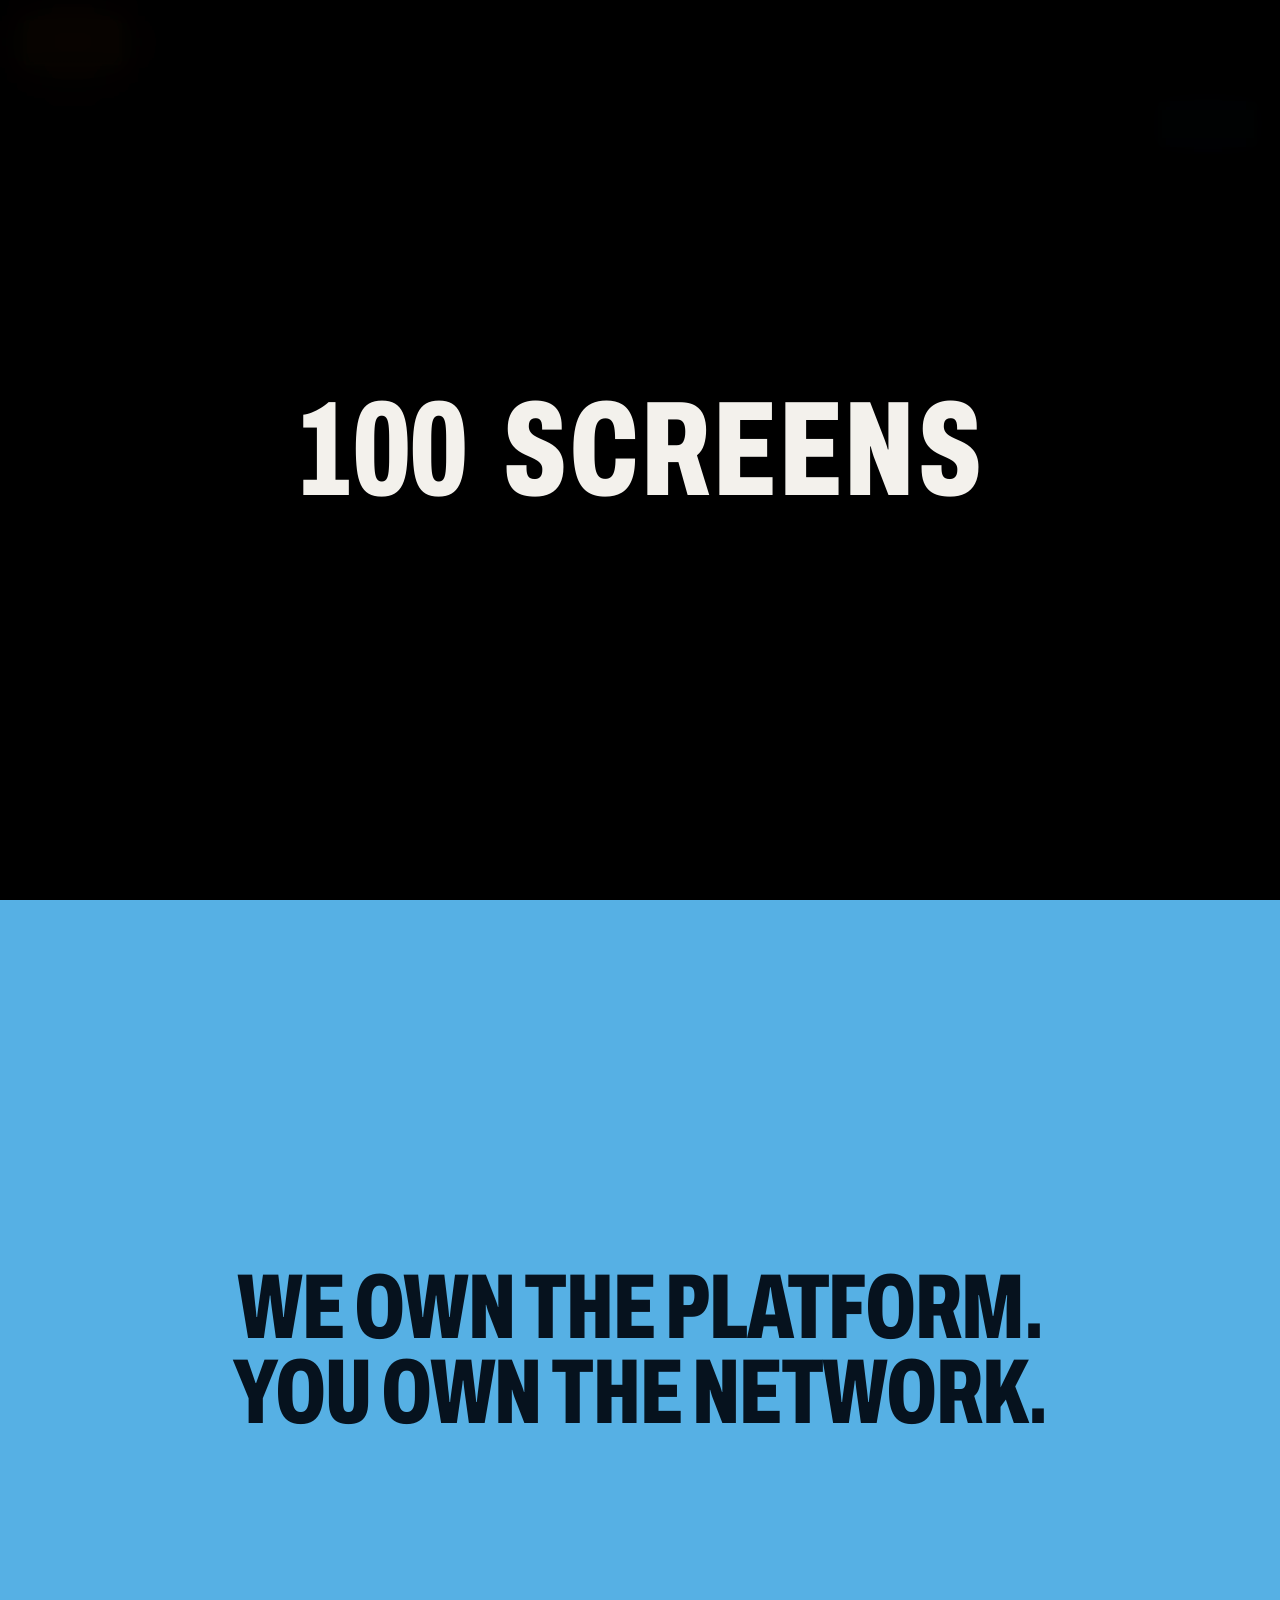
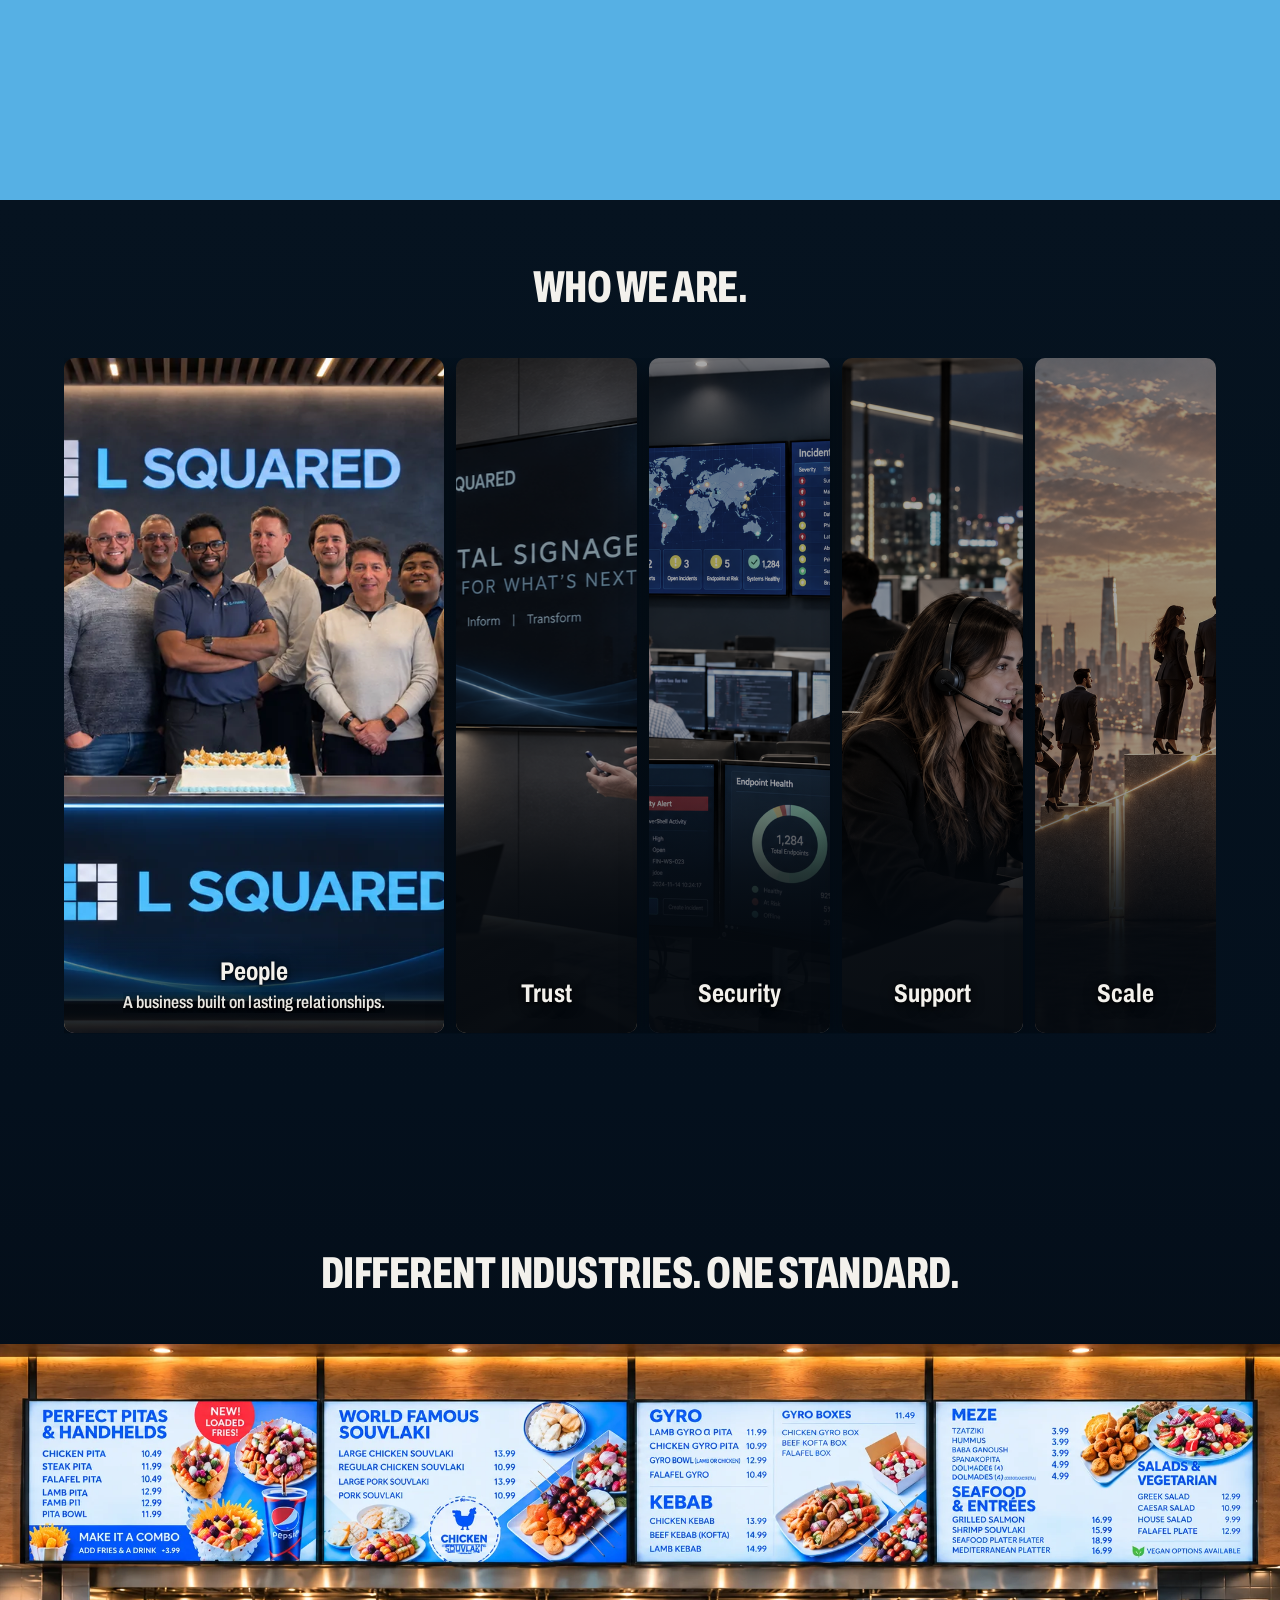
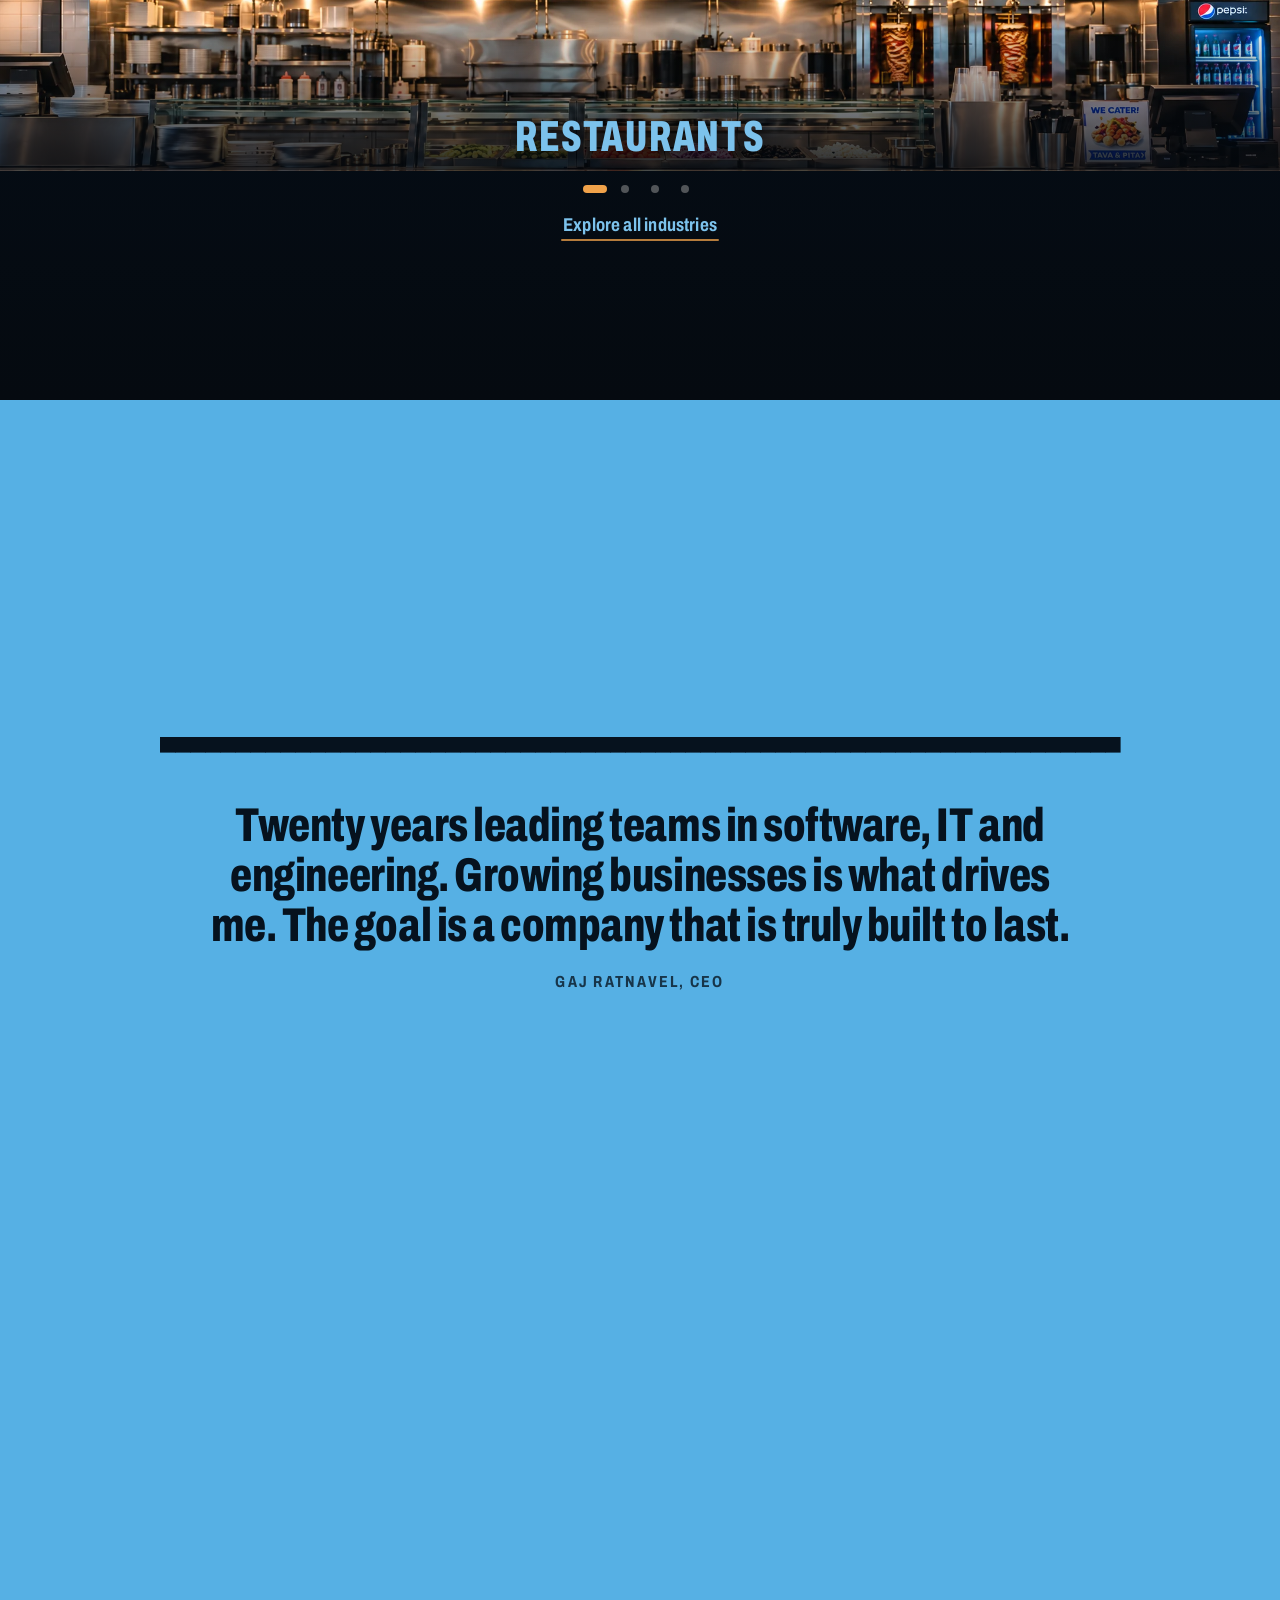
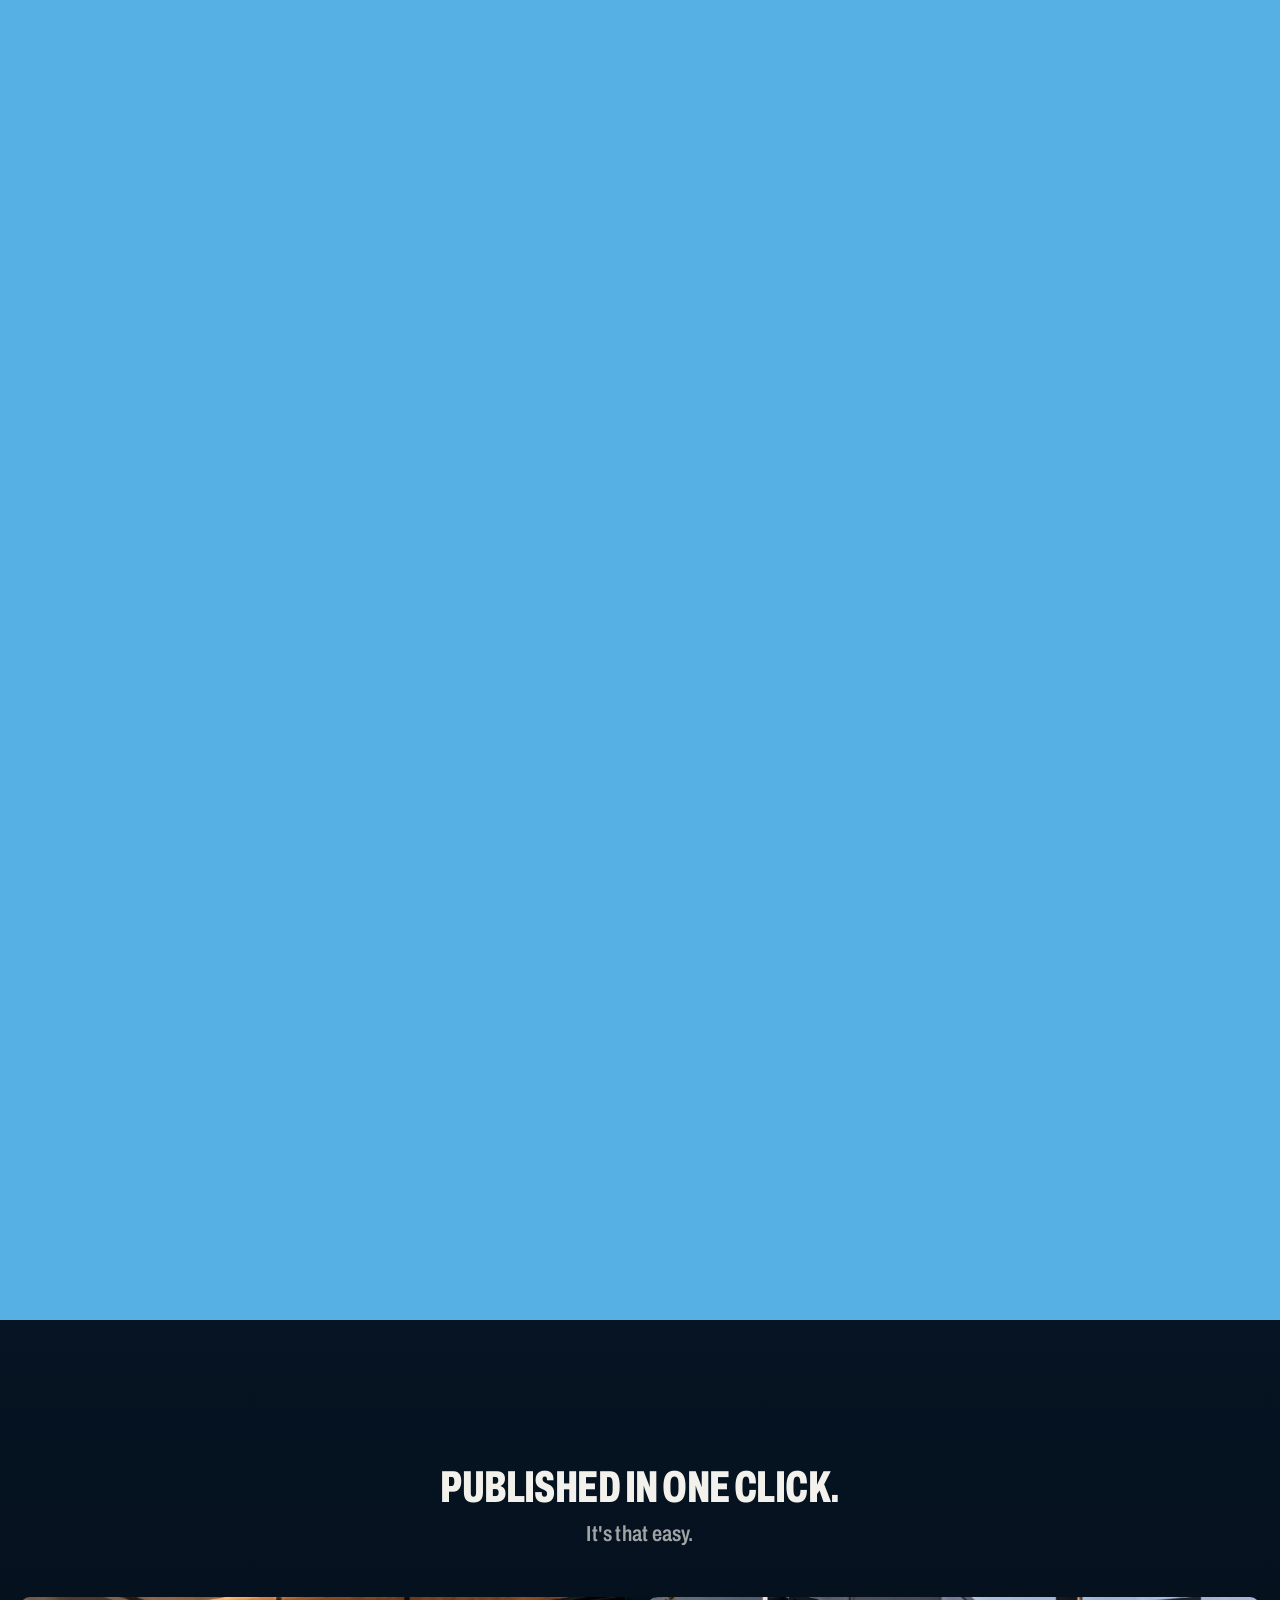
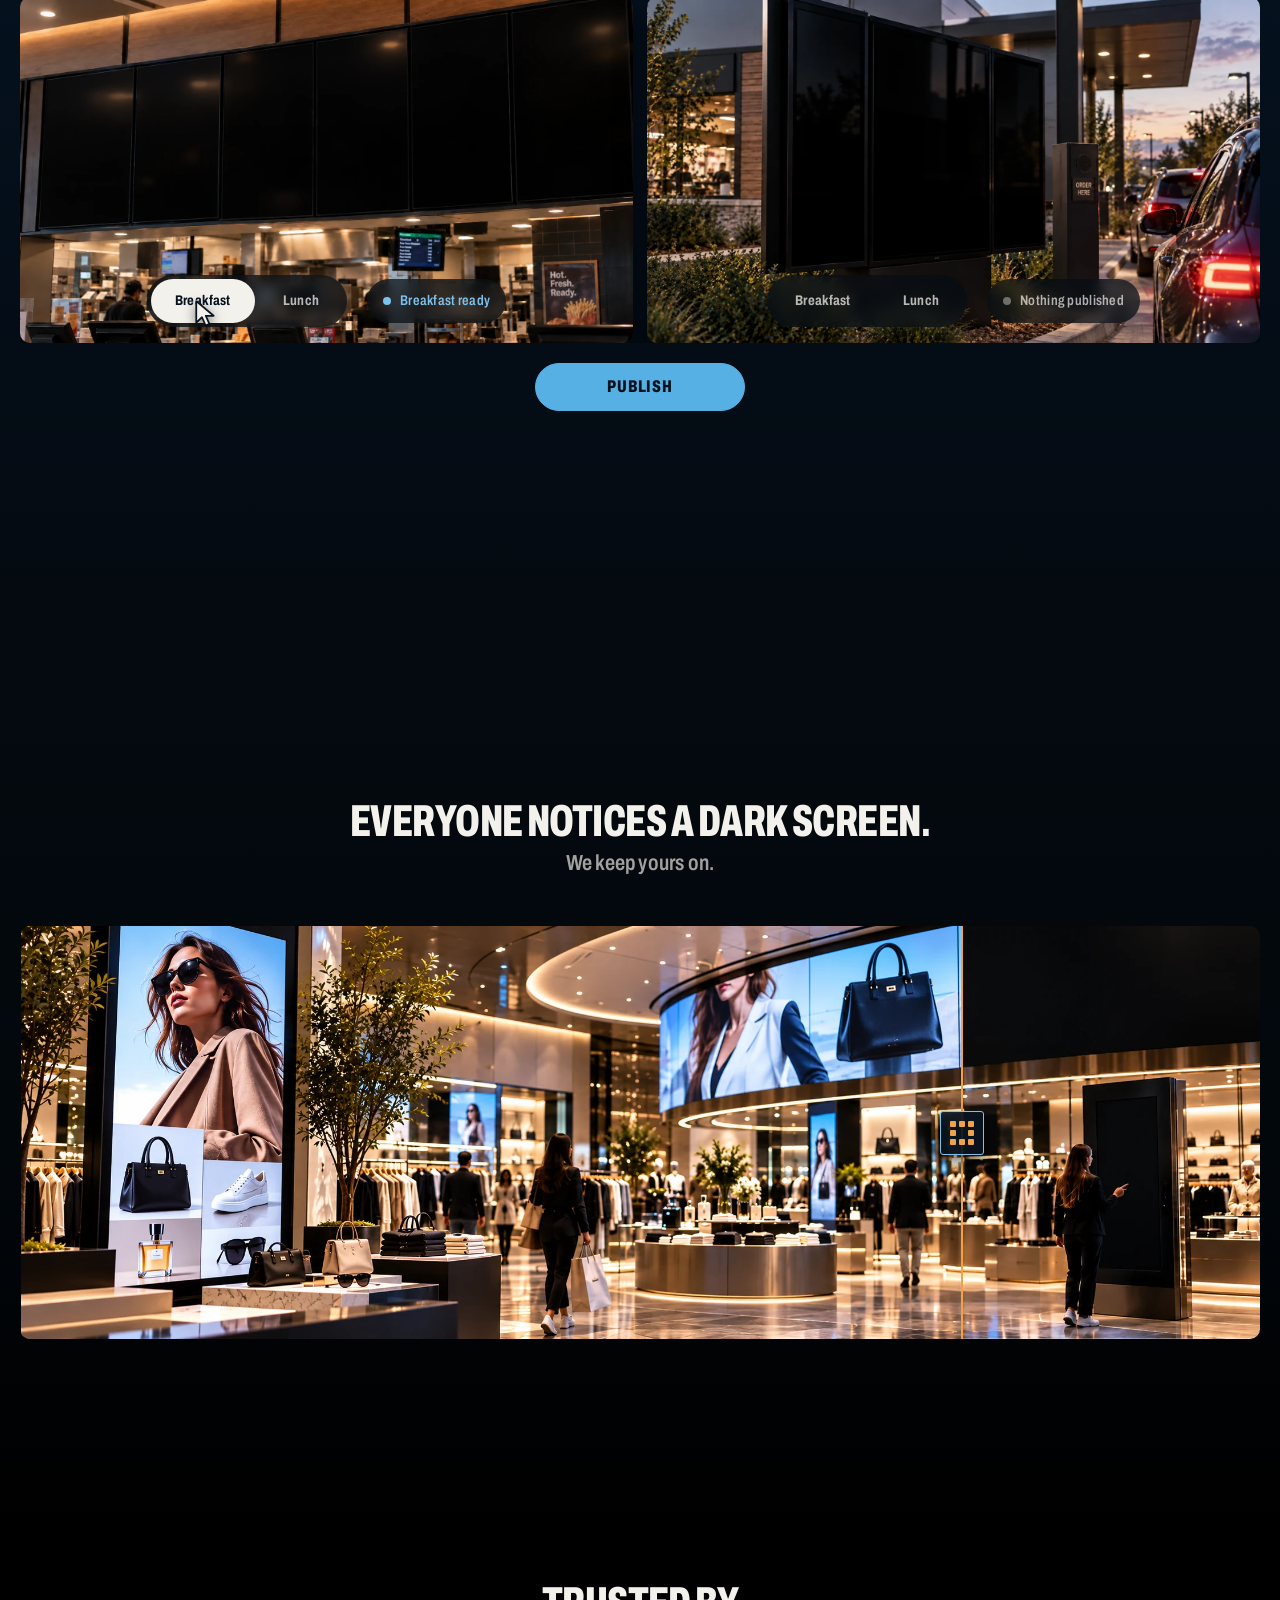
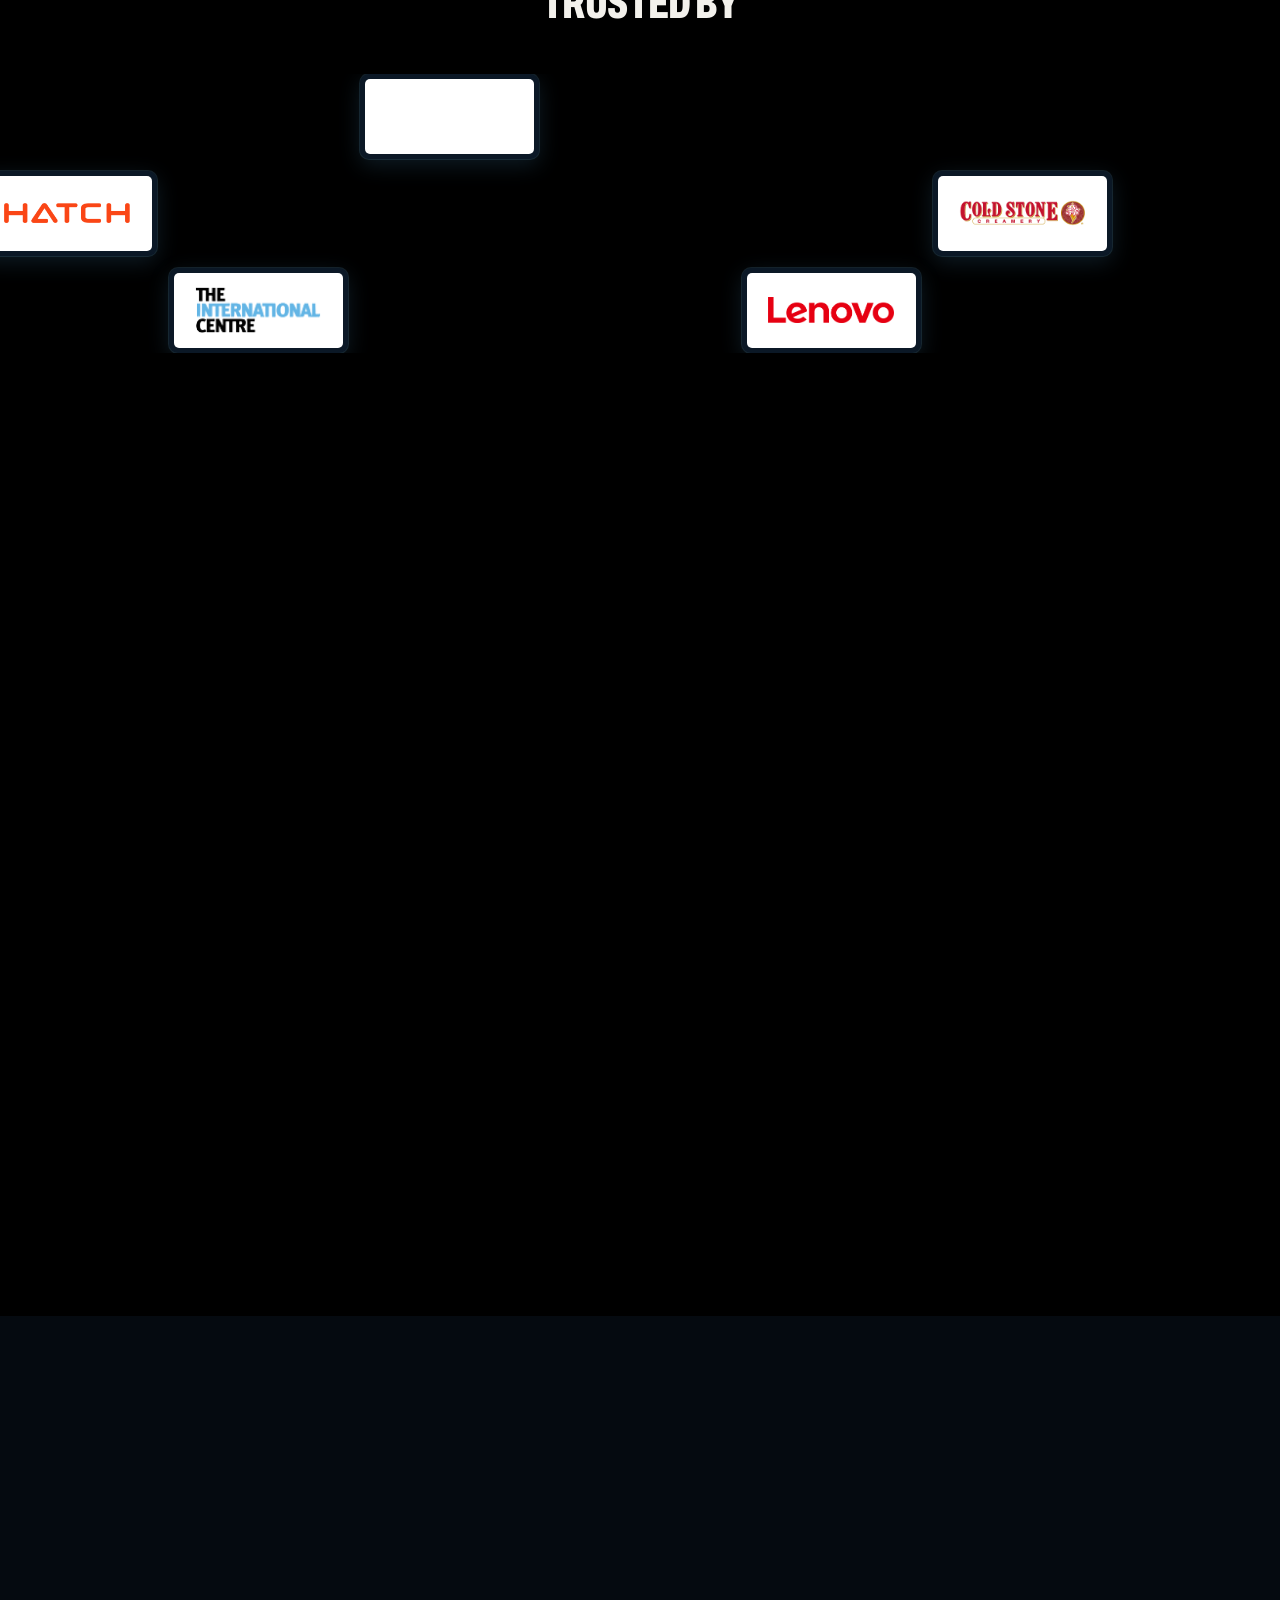
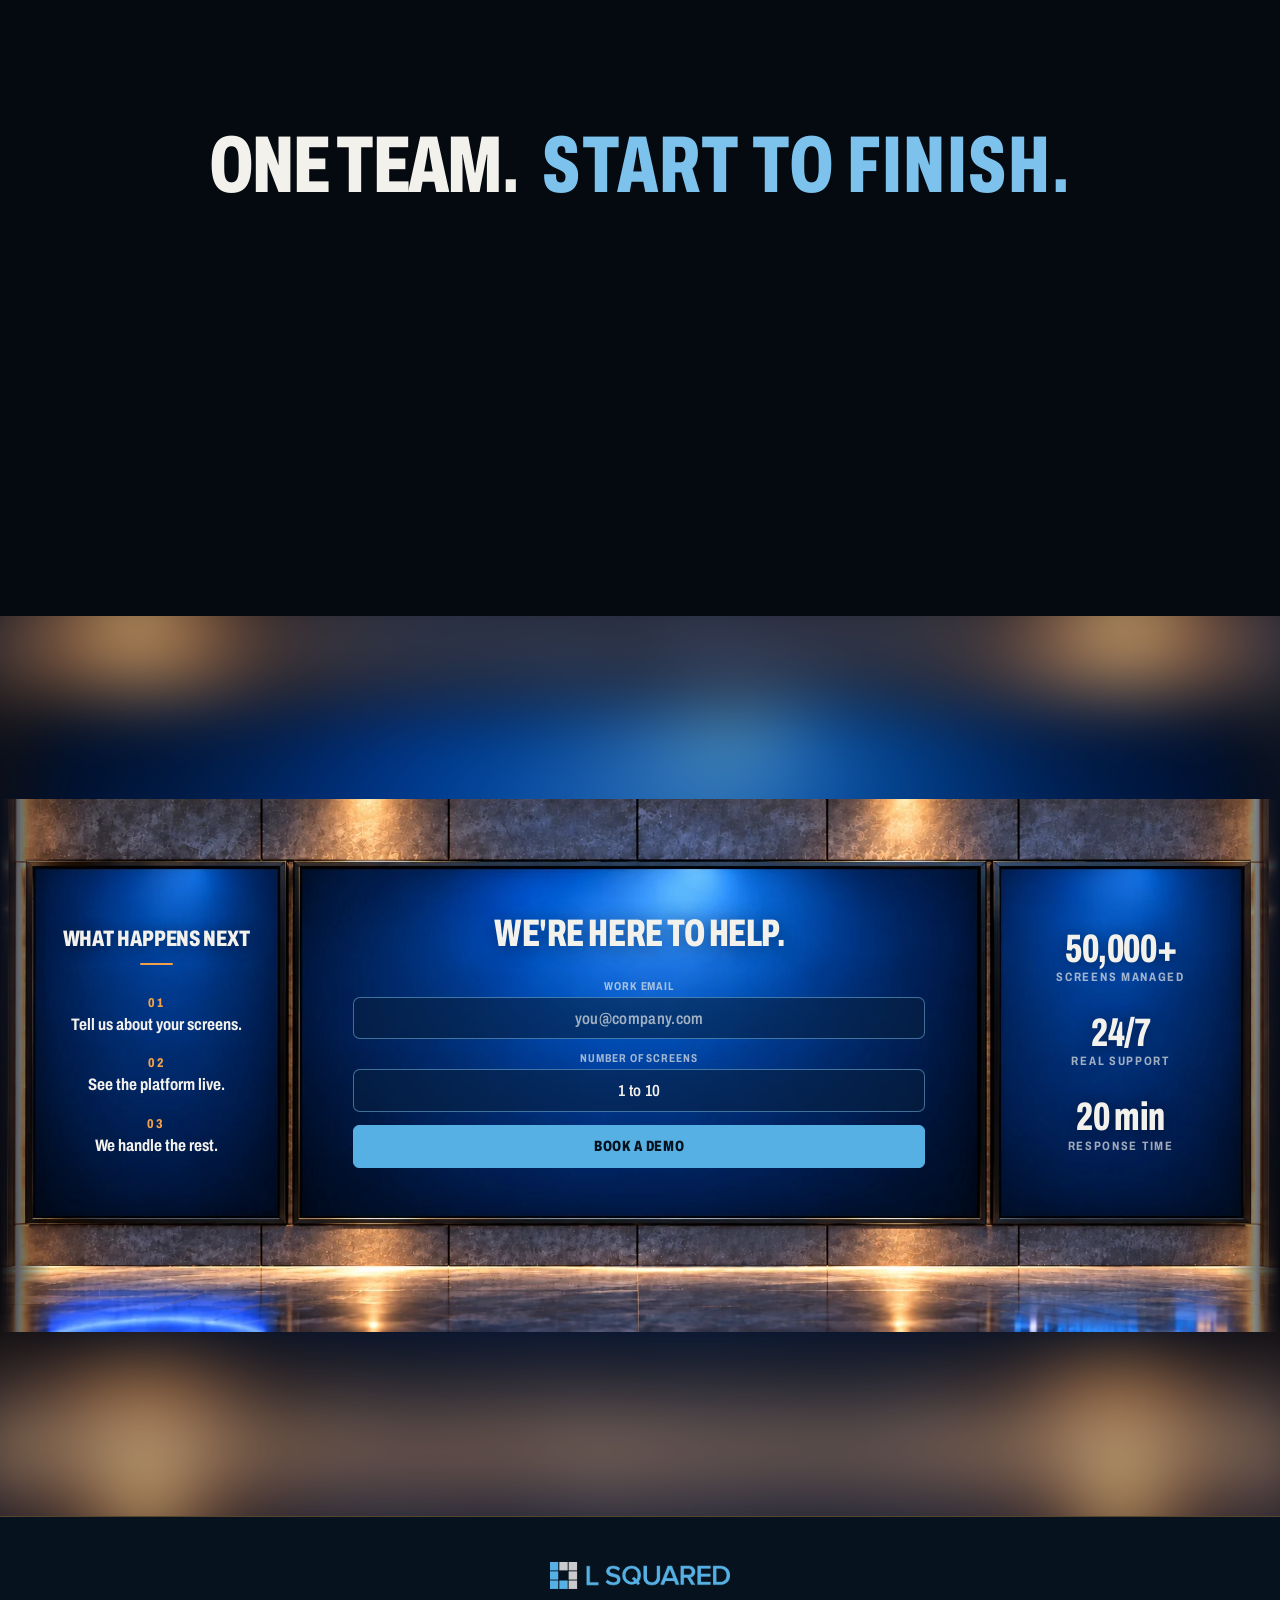
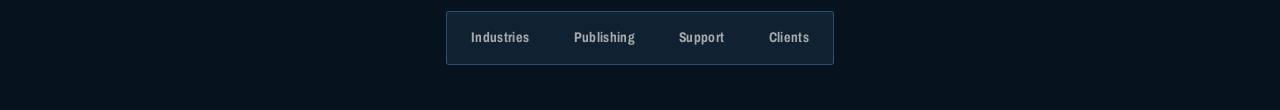
==== commit 4f151018: "r113: In their words. Real packing: each review takes the emptiest spot, so nothing overlaps while t" ====
--- a/index.html
+++ b/index.html
@@ -16,7 +16,7 @@
 <link rel="stylesheet" href="css/hero.css?v=r91">
 <link rel="stylesheet" href="css/orbit.css?v=r91">
 <link rel="stylesheet" href="css/sections.css?v=r91">
-<link rel="stylesheet" href="css/reviews.css?v=r112">
+<link rel="stylesheet" href="css/reviews.css?v=r113">
 <link rel="stylesheet" href="css/grounds-light.css?v=r91">
 <link rel="stylesheet" href="css/mobile.css?v=r101" media="(max-width: 760px)">
 <script defer src="js/mobile.js?v=r101"></script>
@@ -311,7 +311,7 @@
 <script src="js/hero.js?v=r91"></script>
 <script src="js/pixfield.js?v=r92"></script>
 <script src="js/fall.js?v=r102"></script>
-<script src="js/reviews.js?v=r112"></script>
+<script src="js/reviews.js?v=r113"></script>
 <script src="js/shed.js?v=r92"></script>
 <script src="js/page.js?v=r101"></script>
 <script src="js/orbit.js?v=r91"></script>
--- a/css/reviews.css
+++ b/css/reviews.css
@@ -65,24 +65,26 @@
 /* the lockup, the hero's move: the mark (the logo's left 15.4%) centred,
    then it moves left as what is to its right is revealed. --k makes its
    mark the size of the wall's mark at the moment it takes over. */
-.rv__lock{position:absolute;left:50%;top:50%;transform:translate(-50%,-50%);z-index:4;pointer-events:none;opacity:0;transition:opacity 400ms var(--ease)}
-#reviews.is-lock .rv__lock{opacity:1}
-#reviews.is-lock .rv__wall{opacity:0}   /* the wall's solid mark hands over to the real one, same pixels */
-.rv__lock-in{display:flex;align-items:center;width:100%;transform-origin:7.53% 50%;
-  clip-path:inset(0 84.94% 0 0);transform:translateX(42.47%) scale(var(--k,1));
+/* js sets --mw (the mark's side), --gap, --tx (what centres the mark while
+   closed), --lwlogo (the logo's width) and the lockup's own width */
+.rv__lock{position:absolute;left:50%;top:50%;transform:translate(-50%,-50%);z-index:4;pointer-events:none;opacity:0;transition:opacity 450ms var(--ease)}
+#reviews.is-lock .rv__lock{opacity:1}                       /* the real mark fades in over the wall's solid mark, same pixels */
+#reviews.is-lock2 .rv__wall{visibility:hidden}              /* then the wall goes, already covered: nothing to see */
+.rv__lock-in{display:flex;align-items:center;width:100%;transform-origin:calc(var(--mw,100px) / 2) 50%;
+  clip-path:inset(0 calc(100% - var(--mw,100px)) 0 0);transform:translateX(var(--tx,0px)) scale(var(--k,1));
   transition:clip-path 1.7s var(--ease),transform 1.7s var(--ease)}
-.rv__lock.is-settled .rv__lock-in{transform:translateX(42.47%) scale(1)}
+.rv__lock.is-settled .rv__lock-in{transform:translateX(var(--tx,0px)) scale(1)}
 .rv__lock.is-open .rv__lock-in{clip-path:inset(0 0 0 0);transform:translateX(0) scale(1)}
-.rv__lock-mark{display:block;flex:none;width:15.06%;overflow:hidden}   /* measured: the mark is 290 of the image's 1926 px */
-.rv__lock-mark img{display:block;width:calc(100% / .1506);max-width:none;height:auto}
-.rv__lock-right{position:relative;display:block;flex:none;width:84.94%}
-/* the line, set like the wordmark: wide, geometric, the logo's blue, one line */
-.rv__lock-text{position:absolute;left:0;top:50%;transform:translateY(-50%);padding-left:5%;white-space:nowrap;
-  font-stretch:118%;font-weight:600;text-transform:uppercase;letter-spacing:.01em;line-height:1;color:var(--blue);
-  font-size:clamp(20px,3vw,58px);opacity:1}
+.rv__lock-mark{display:block;flex:none;width:var(--mw,100px);height:var(--mw,100px);overflow:hidden}   /* measured: the mark is 290 of the image's 1926 px, square */
+.rv__lock-mark img{display:block;width:calc(var(--mw,100px) / .1506);max-width:none;height:auto}
+.rv__lock-right{position:relative;display:grid;align-items:center;justify-items:start;flex:1;min-width:0;text-align:left}
+.rv__lock-right > *{grid-area:1 / 1}   /* the line and the wordmark share the spot; the taller sets the height, both sit centred on the mark */
+/* the line, set like the wordmark: wide, geometric, the logo's blue, its letters the wordmark's height (js sizes it) */
+.rv__lock-text{display:block;padding-left:var(--gap,10px);white-space:nowrap;
+  font-stretch:118%;font-weight:600;text-transform:uppercase;letter-spacing:.01em;line-height:1;color:var(--blue);opacity:1}
 /* the wordmark: the same logo image, shifted so only its right part shows */
-.rv__lock-word{display:block;width:100%;overflow:hidden;opacity:0}
-.rv__lock-word img{display:block;width:calc(100% / .8494);max-width:none;height:auto;margin-left:calc(-100% * .1506 / .8494)}
+.rv__lock-word{display:block;width:calc(var(--lwlogo,600px) - var(--mw,100px));overflow:hidden;opacity:0}
+.rv__lock-word img{display:block;width:var(--lwlogo,600px);max-width:none;height:auto;margin-left:calc(-1 * var(--mw,100px))}
 .rv__lock.is-word .rv__lock-text{opacity:0}
 .rv__lock.is-word .rv__lock-word{opacity:1}
 #reviews.is-gone .rv__lock{opacity:0;transition:opacity 1100ms var(--ease)}
@@ -119,10 +121,11 @@
   .rv__role{font-size:12px}
   .rv__ask{max-width:calc(100vw - 2 * var(--gut,20px))}
   .rv__ask .rv__q{font-size:12.5vw}
-  .rv__lock-text{font-size:6vw}
+  .rv__lock-text{white-space:normal;line-height:1.02}
 }
 
 /* ---------------------------------------------------------------- reduced motion: the end, still */
 @media (prefers-reduced-motion:reduce){
   .rv__card,.rv__by,.rv__wall,.rv__frame,.rv__cell,.rv__lock,.rv__lock-in,.rv__ask .rv__q,.rv__ask-line,.rv__ask .btn{transition:none}
+  #reviews.is-gone .rv__lock{opacity:0}
 }
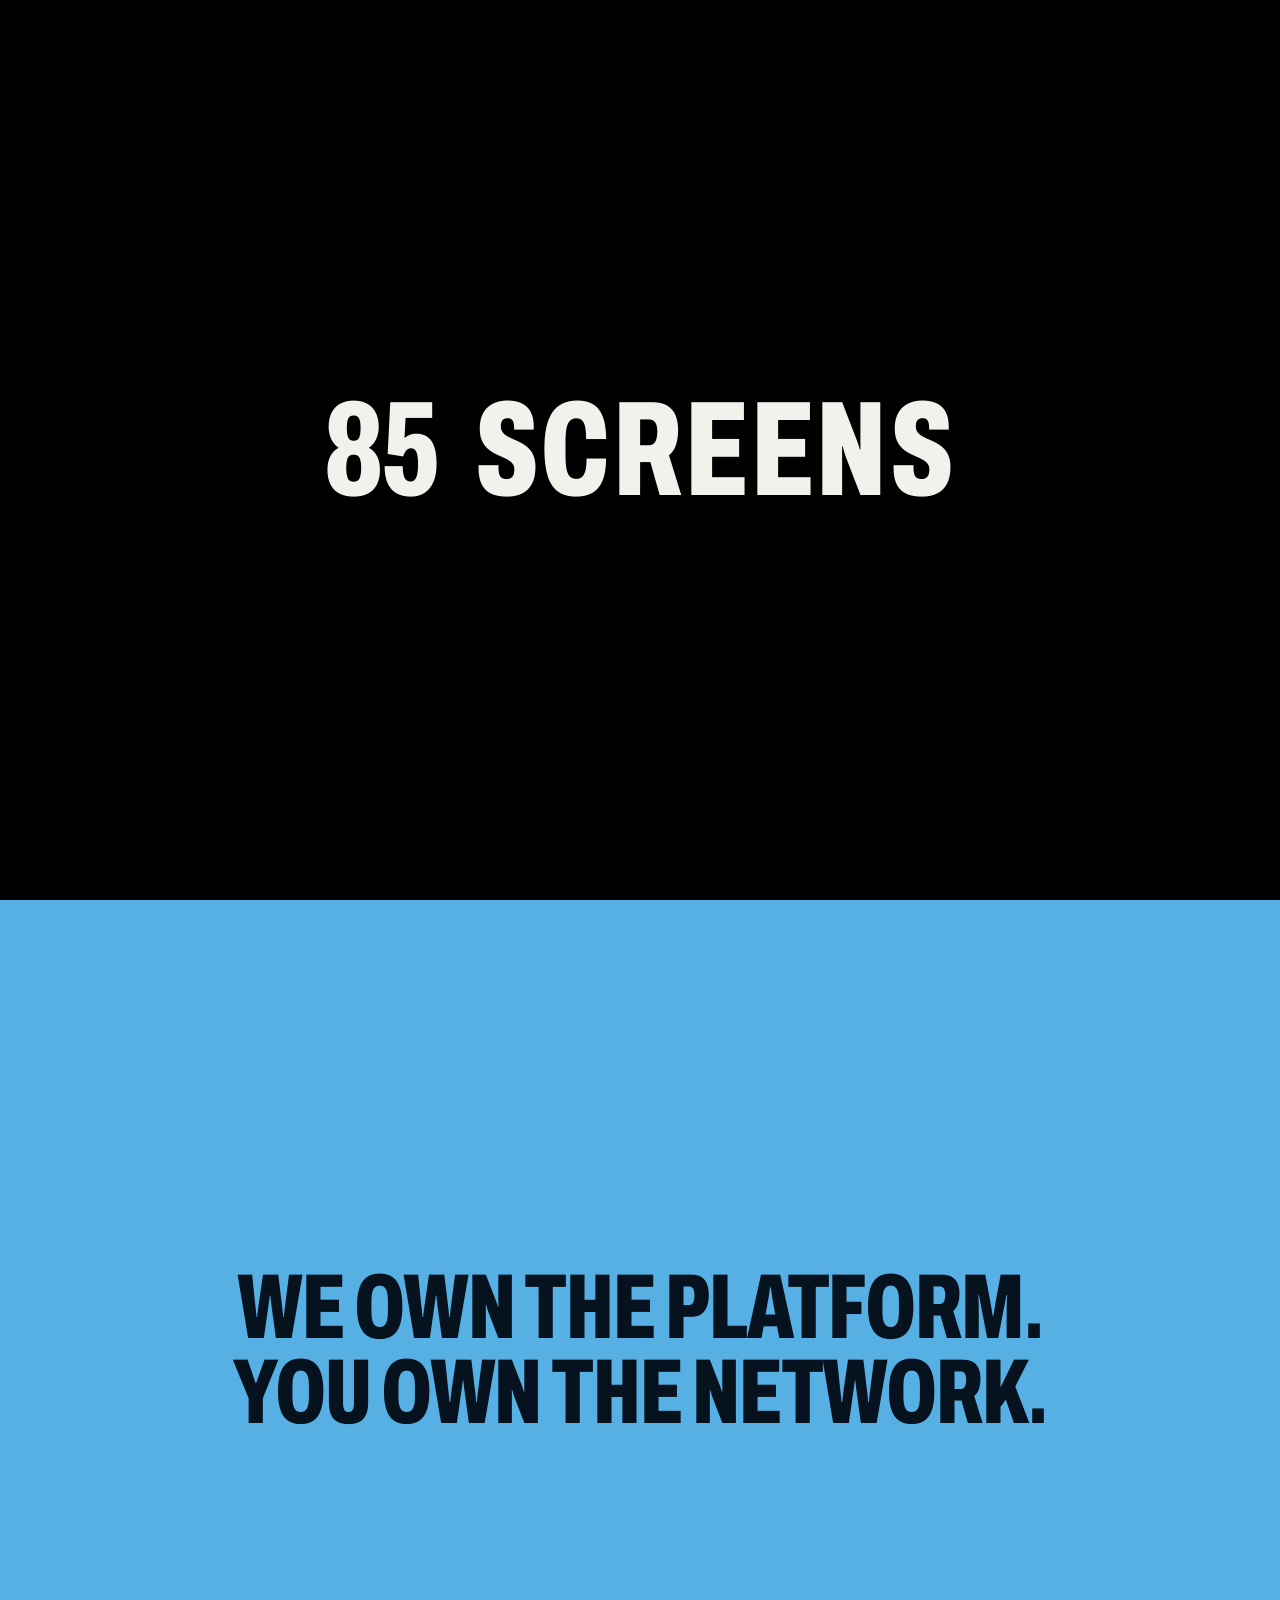
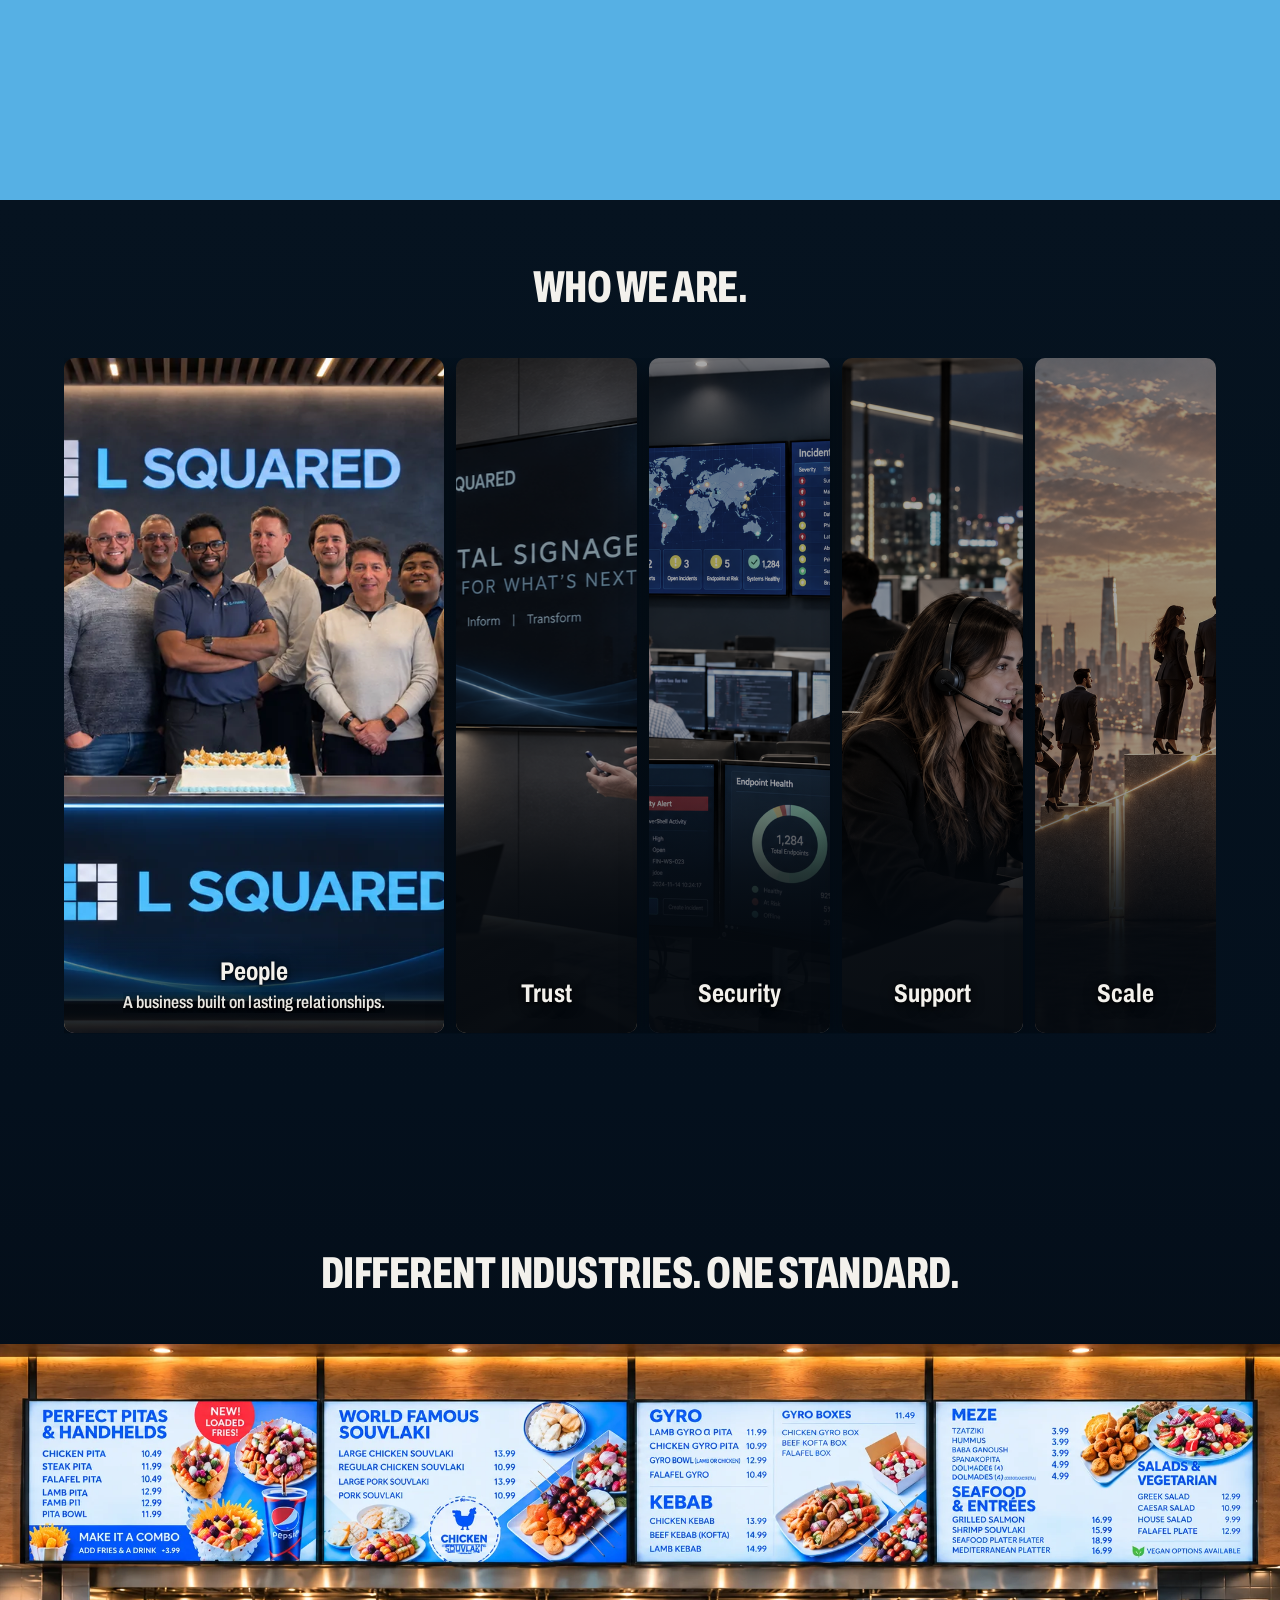
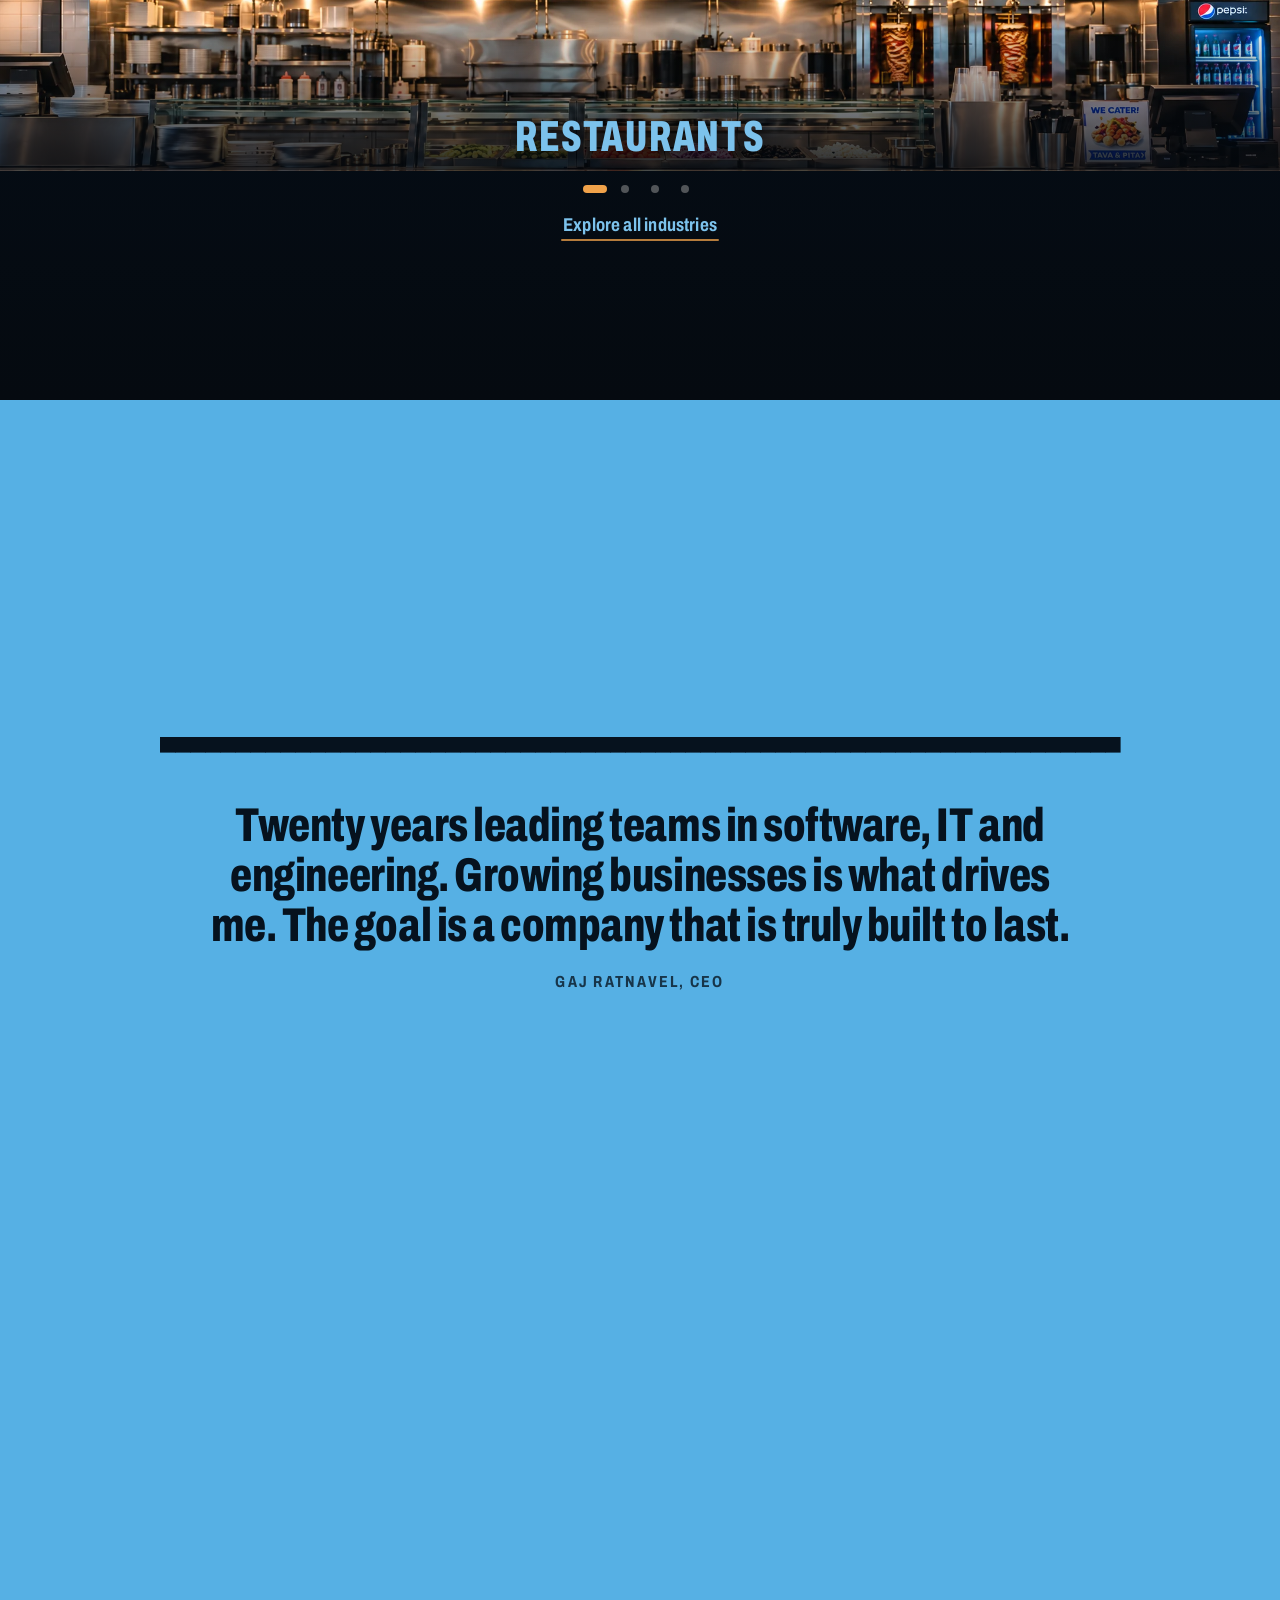
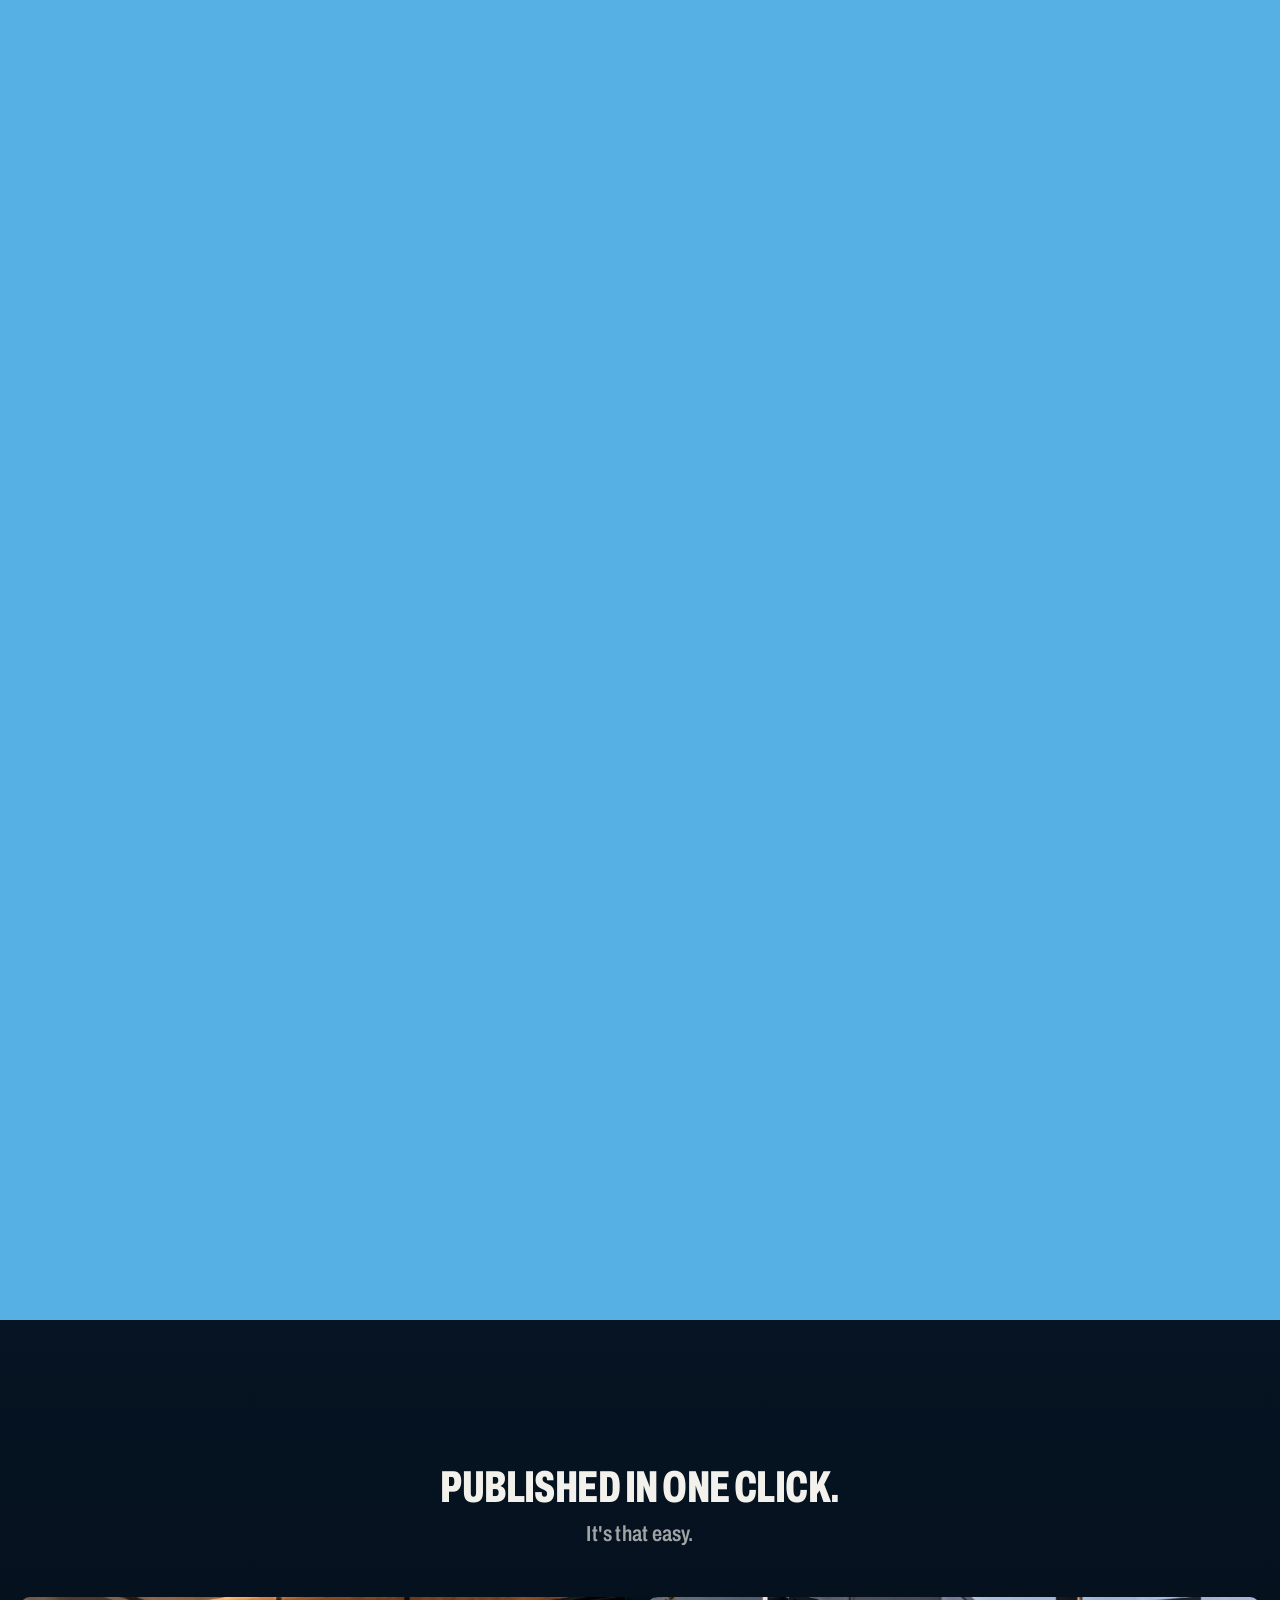
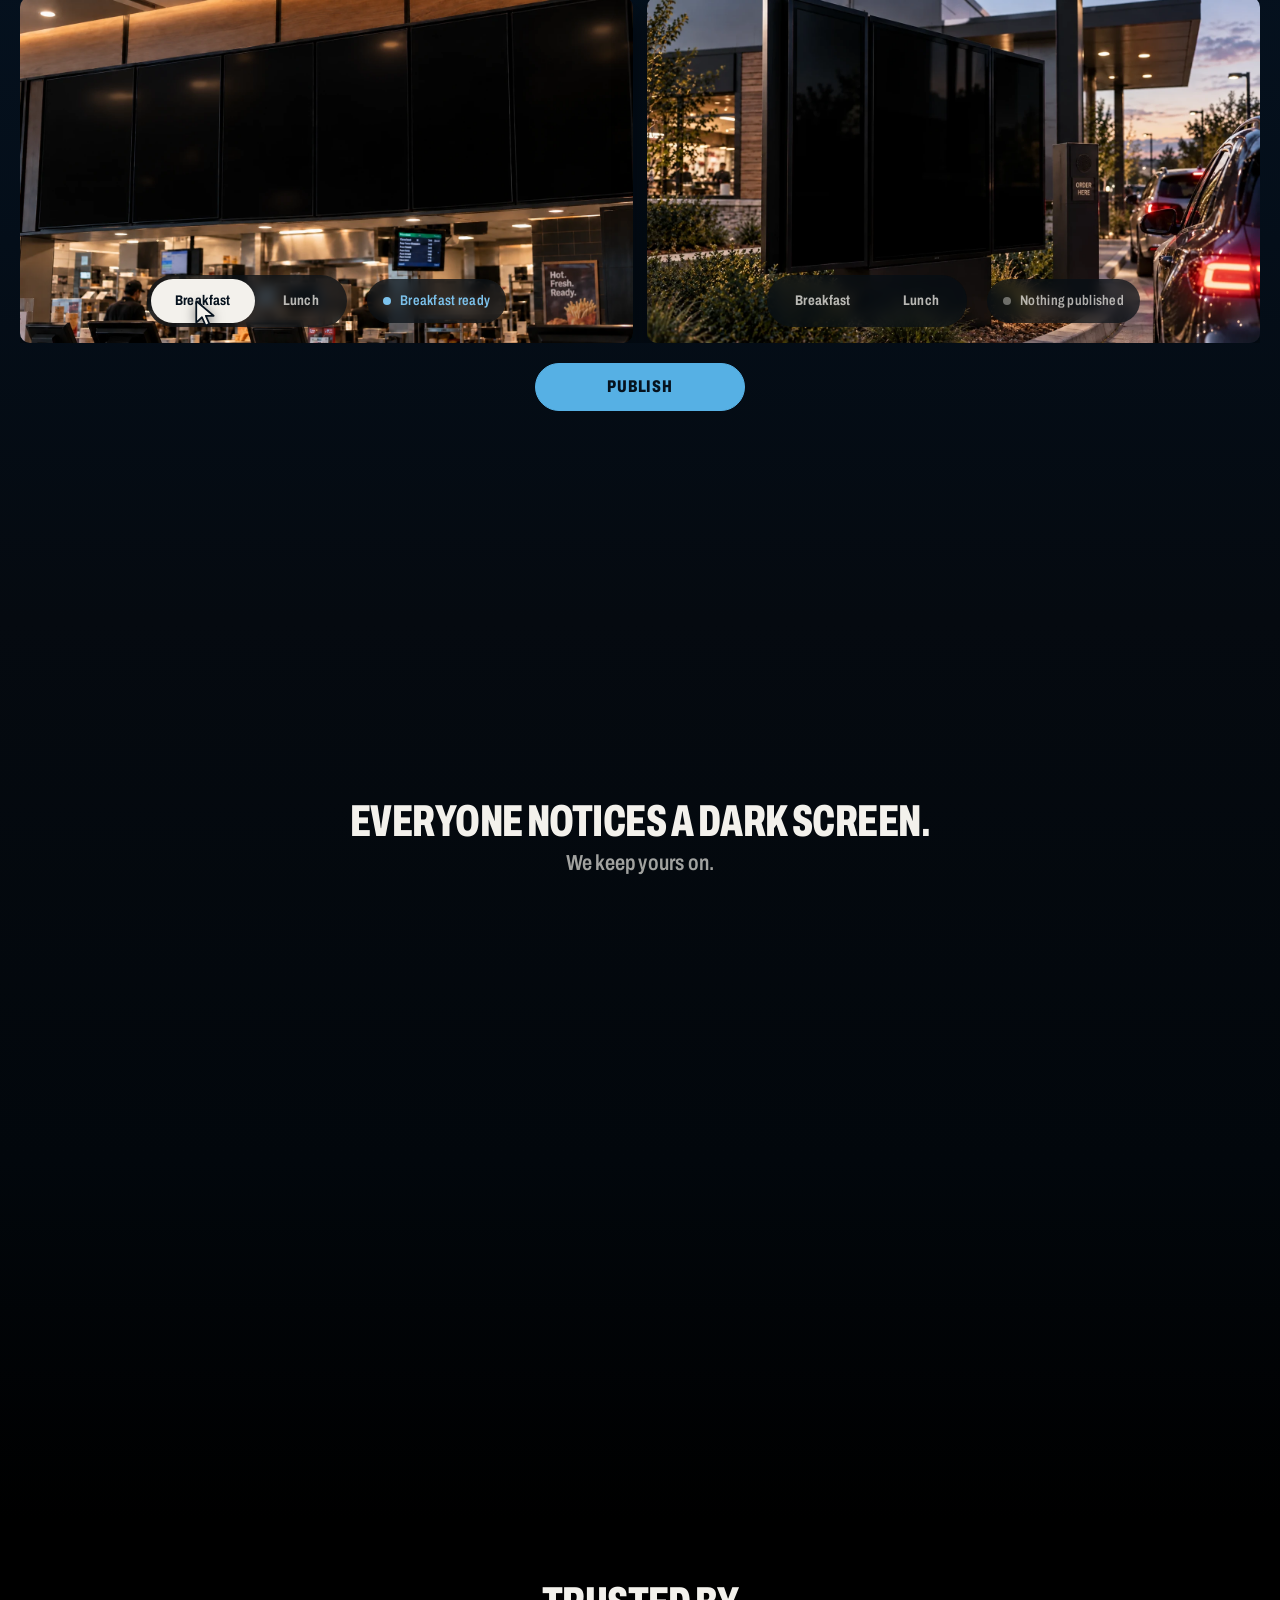
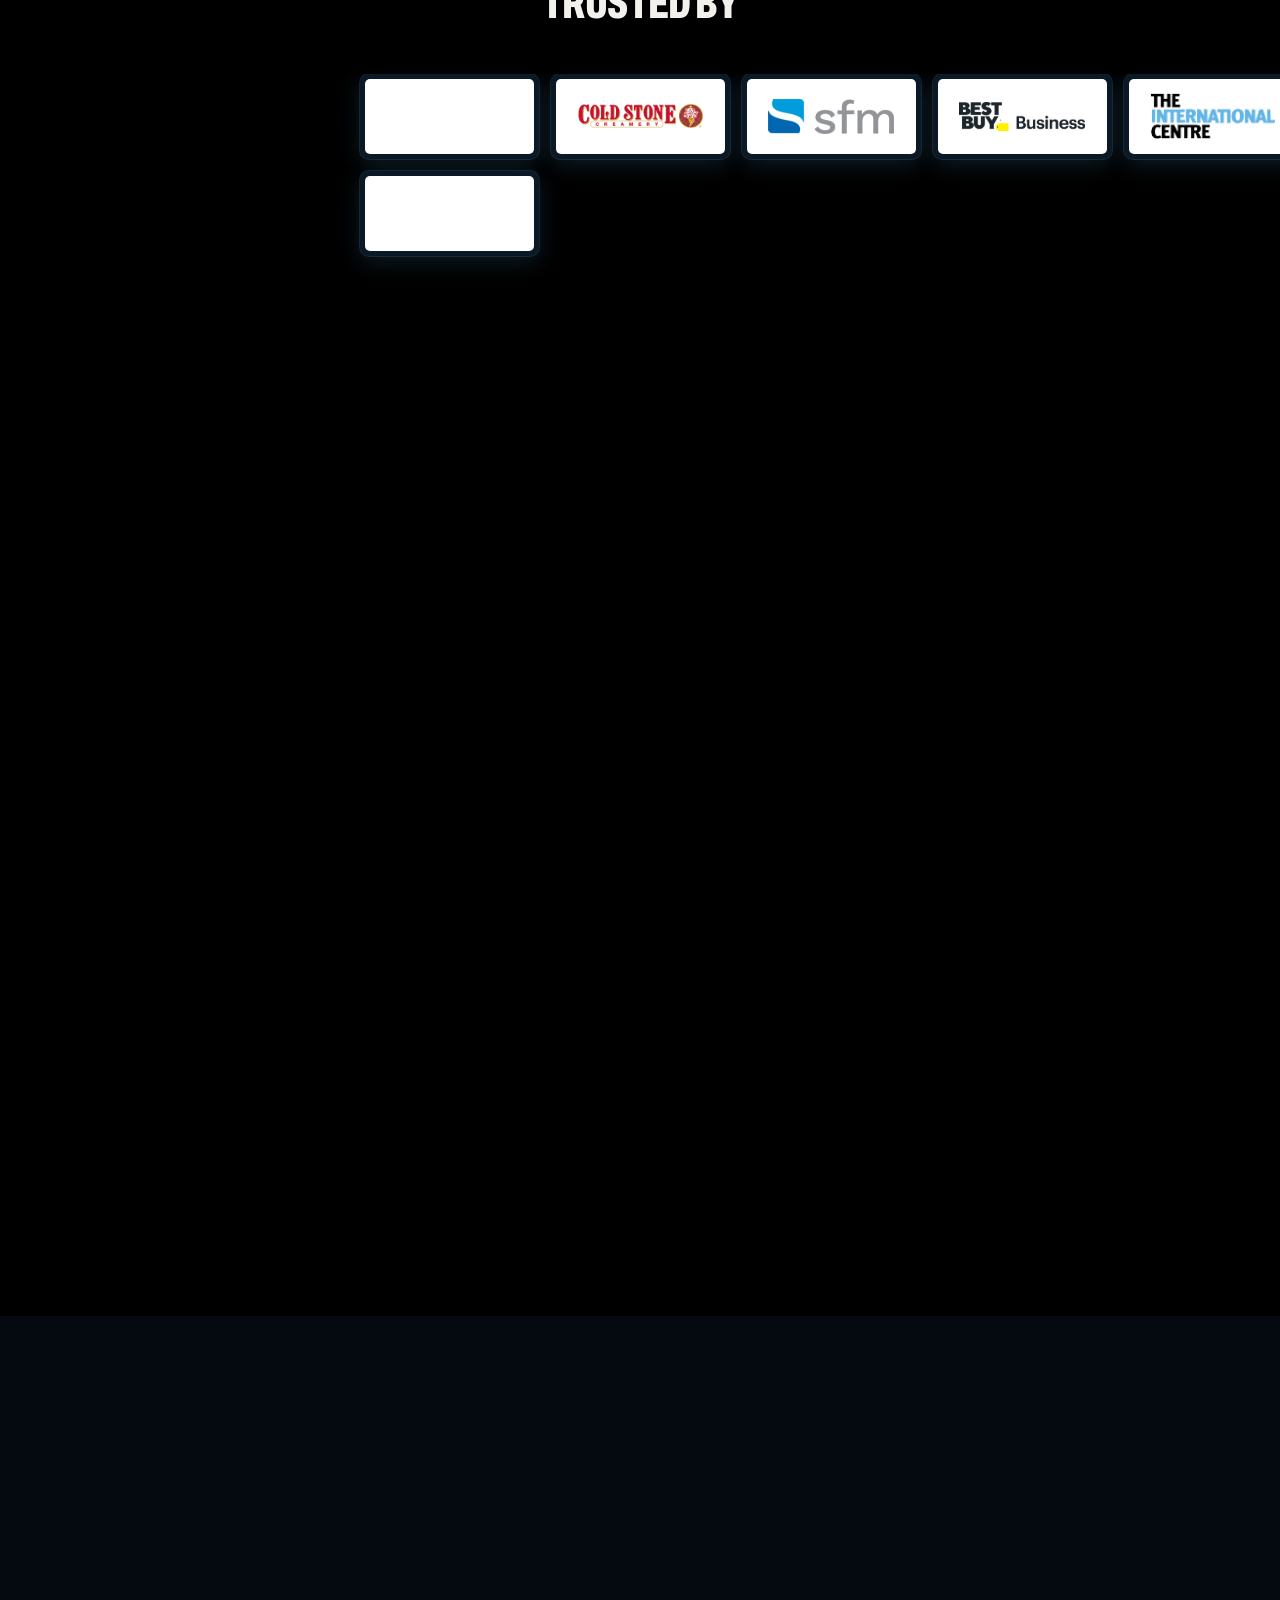
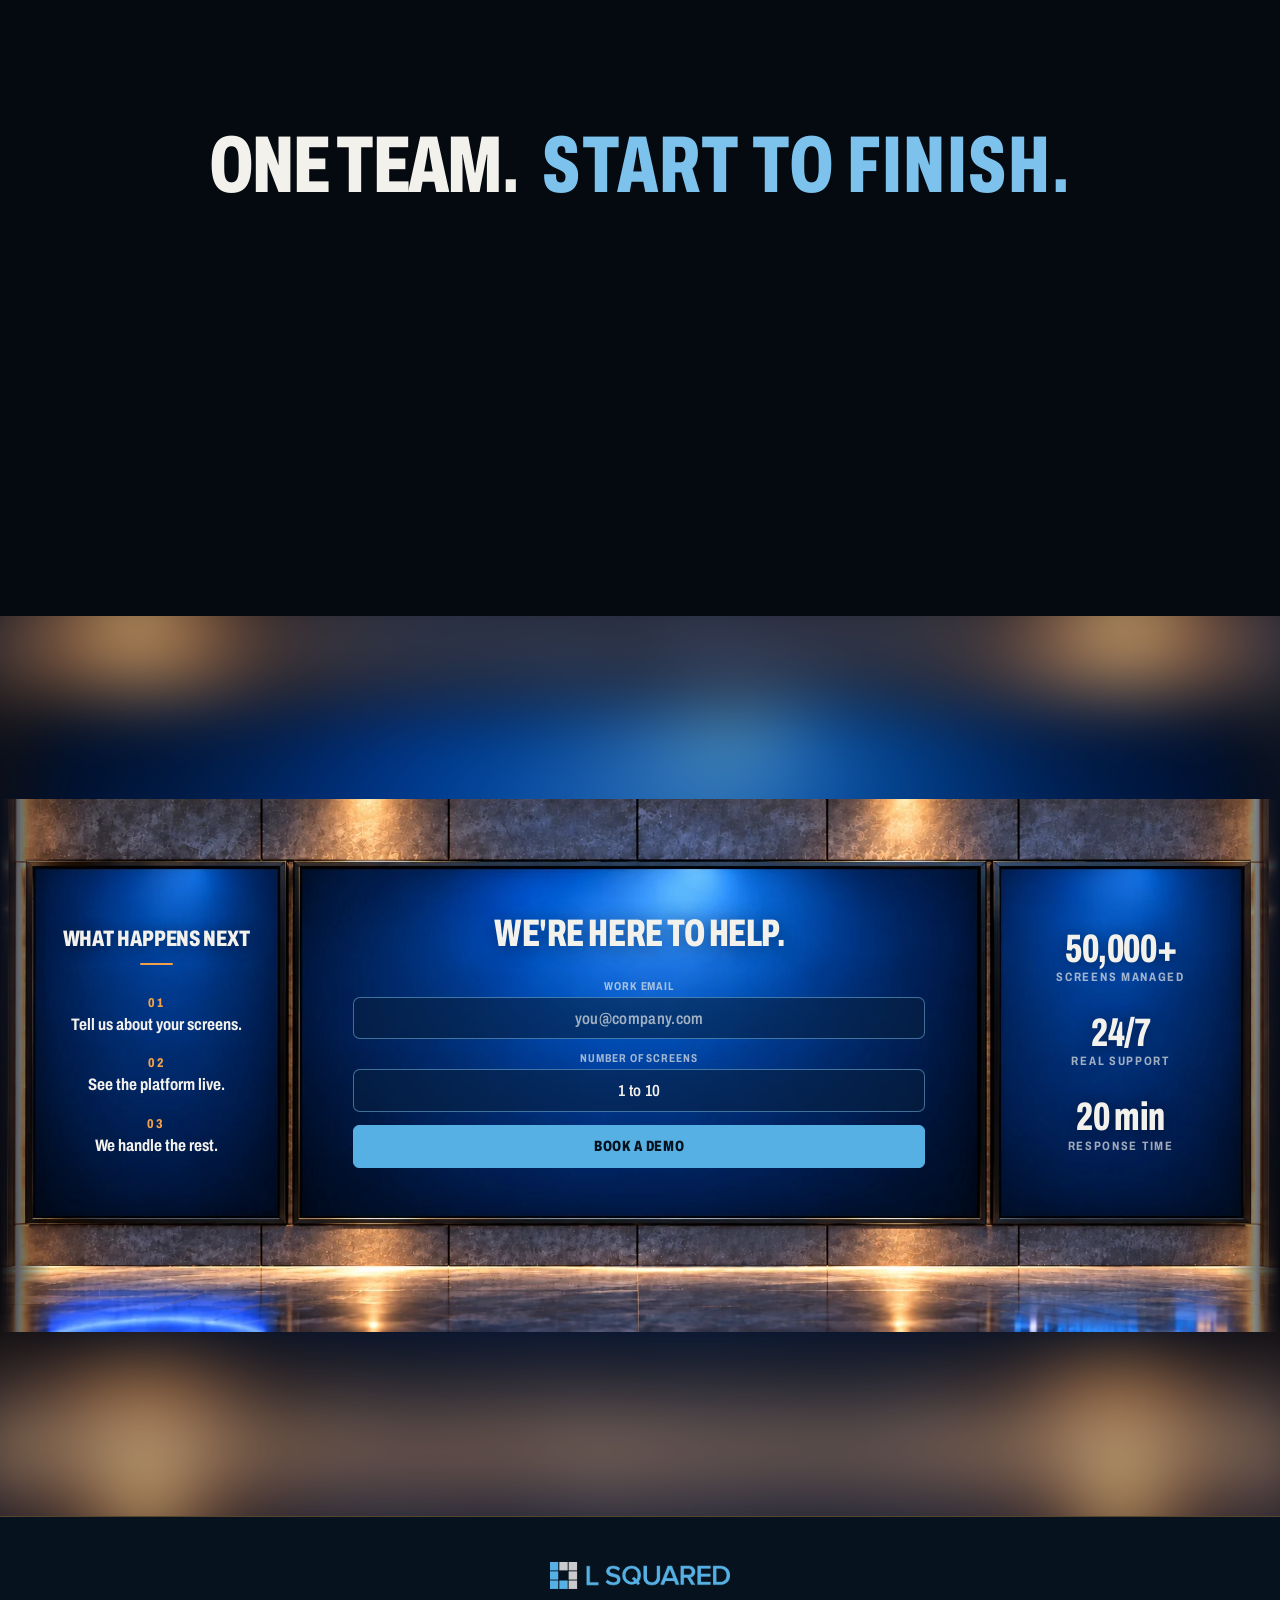
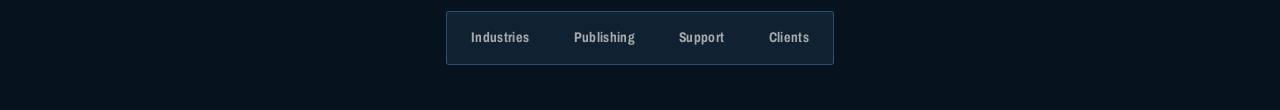
==== commit d47ba656: "r114: the lockup, one line at a time: "Every voice." slides out of the mark, "Every screen." fades i" ====
--- a/index.html
+++ b/index.html
@@ -16,7 +16,7 @@
 <link rel="stylesheet" href="css/hero.css?v=r91">
 <link rel="stylesheet" href="css/orbit.css?v=r91">
 <link rel="stylesheet" href="css/sections.css?v=r91">
-<link rel="stylesheet" href="css/reviews.css?v=r113">
+<link rel="stylesheet" href="css/reviews.css?v=r114">
 <link rel="stylesheet" href="css/grounds-light.css?v=r91">
 <link rel="stylesheet" href="css/mobile.css?v=r101" media="(max-width: 760px)">
 <script defer src="js/mobile.js?v=r101"></script>
@@ -311,7 +311,7 @@
 <script src="js/hero.js?v=r91"></script>
 <script src="js/pixfield.js?v=r92"></script>
 <script src="js/fall.js?v=r102"></script>
-<script src="js/reviews.js?v=r113"></script>
+<script src="js/reviews.js?v=r114"></script>
 <script src="js/shed.js?v=r92"></script>
 <script src="js/page.js?v=r101"></script>
 <script src="js/orbit.js?v=r91"></script>
--- a/css/reviews.css
+++ b/css/reviews.css
@@ -81,11 +81,13 @@
 .rv__lock-right > *{grid-area:1 / 1}   /* the line and the wordmark share the spot; the taller sets the height, both sit centred on the mark */
 /* the line, set like the wordmark: wide, geometric, the logo's blue, its letters the wordmark's height (js sizes it) */
 .rv__lock-text{display:block;padding-left:var(--gap,10px);white-space:nowrap;
-  font-stretch:118%;font-weight:600;text-transform:uppercase;letter-spacing:.01em;line-height:1;color:var(--blue);opacity:1}
-/* the wordmark: the same logo image, shifted so only its right part shows */
-.rv__lock-word{display:block;width:calc(var(--lwlogo,600px) - var(--mw,100px));overflow:hidden;opacity:0}
-.rv__lock-word img{display:block;width:var(--lwlogo,600px);max-width:none;height:auto;margin-left:calc(-1 * var(--mw,100px))}
-.rv__lock.is-word .rv__lock-text{opacity:0}
+  font-stretch:118%;font-weight:600;text-transform:uppercase;letter-spacing:.01em;line-height:1;color:var(--blue);
+  opacity:1;transition:opacity 600ms var(--ease)}
+.rv__lock.is-hide .rv__lock-text{opacity:0;transition-duration:450ms}
+/* the wordmark: the same logo image, shifted so only its right part shows; it fades in where the words were */
+.rv__lock-word{display:block;width:100%;overflow:hidden;opacity:0;transition:opacity 700ms var(--ease)}
+.rv__lock-word img{display:block;width:calc(100% + var(--mw,100px));max-width:none;height:auto;margin-left:calc(-1 * var(--mw,100px))}
+.rv__lock.is-word .rv__lock-text{opacity:0;transition-duration:700ms}
 .rv__lock.is-word .rv__lock-word{opacity:1}
 #reviews.is-gone .rv__lock{opacity:0;transition:opacity 1100ms var(--ease)}
 
@@ -121,7 +123,6 @@
   .rv__role{font-size:12px}
   .rv__ask{max-width:calc(100vw - 2 * var(--gut,20px))}
   .rv__ask .rv__q{font-size:12.5vw}
-  .rv__lock-text{white-space:normal;line-height:1.02}
 }
 
 /* ---------------------------------------------------------------- reduced motion: the end, still */
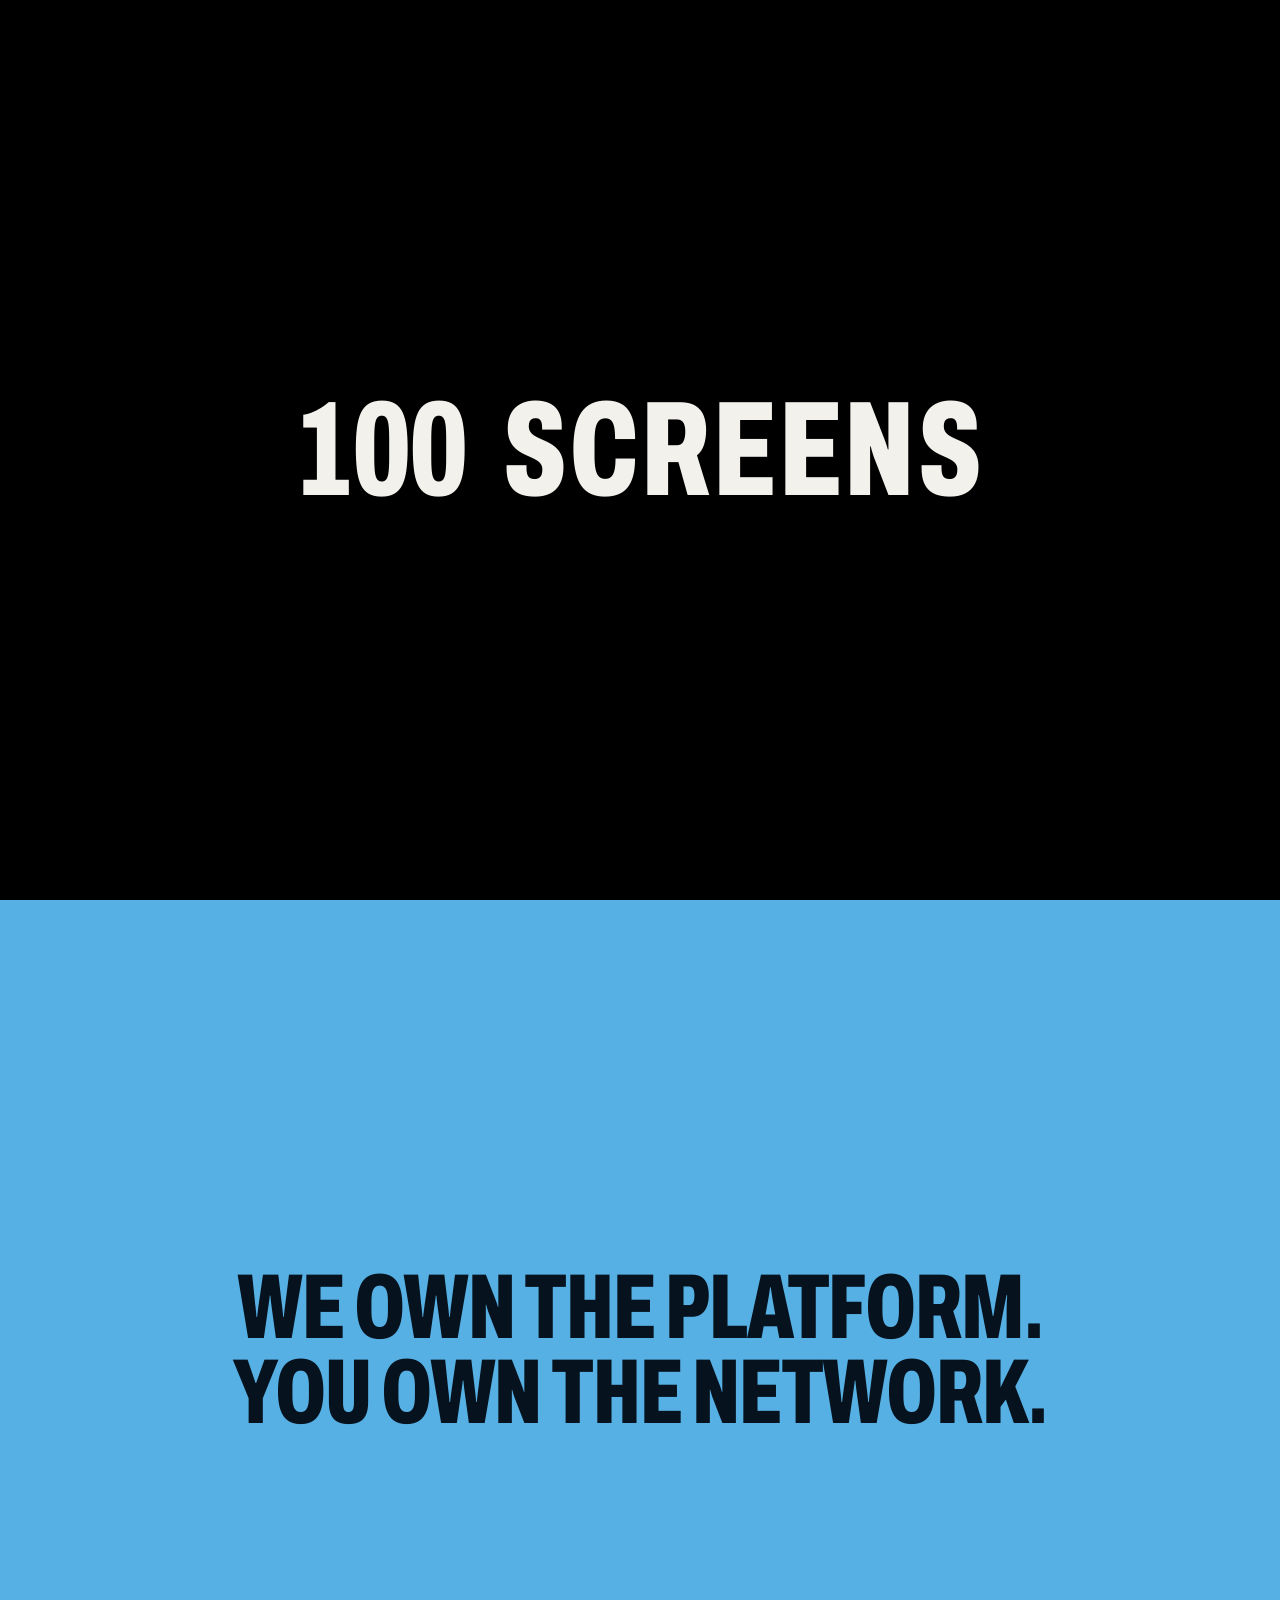
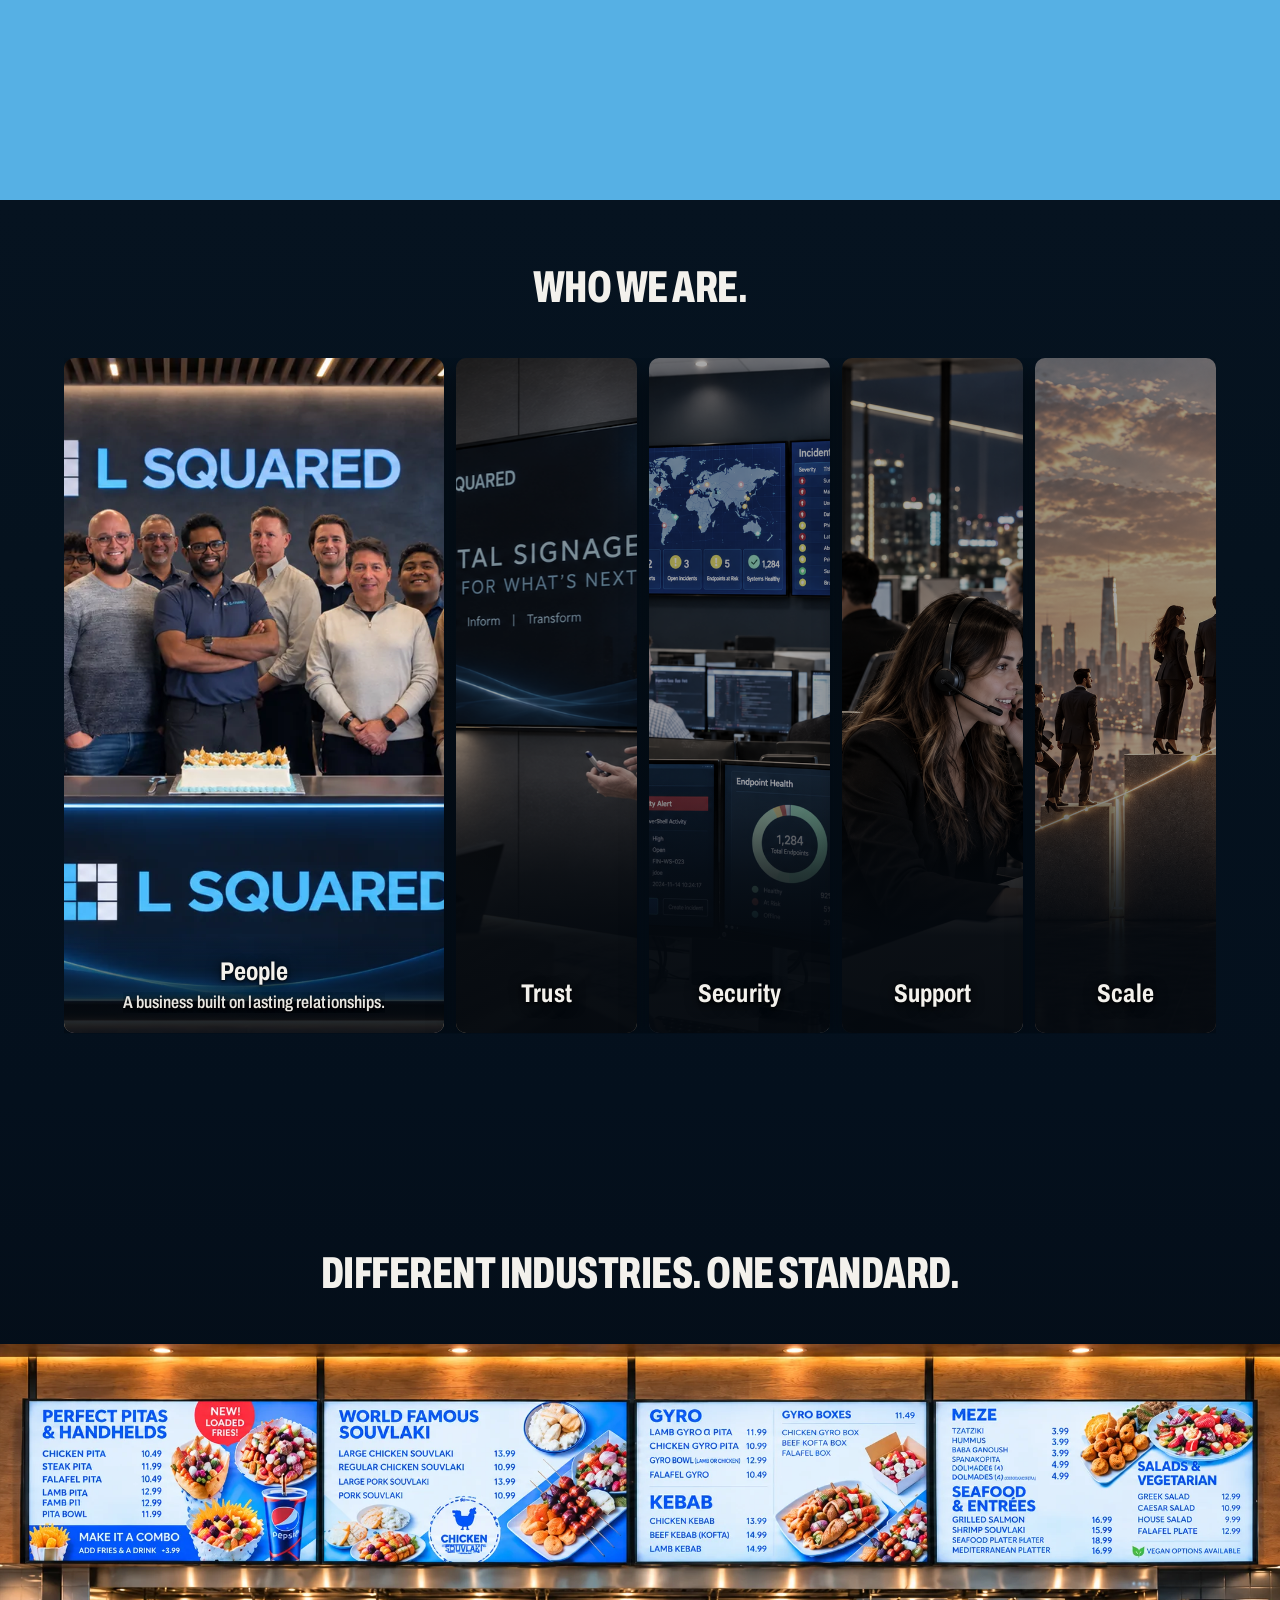
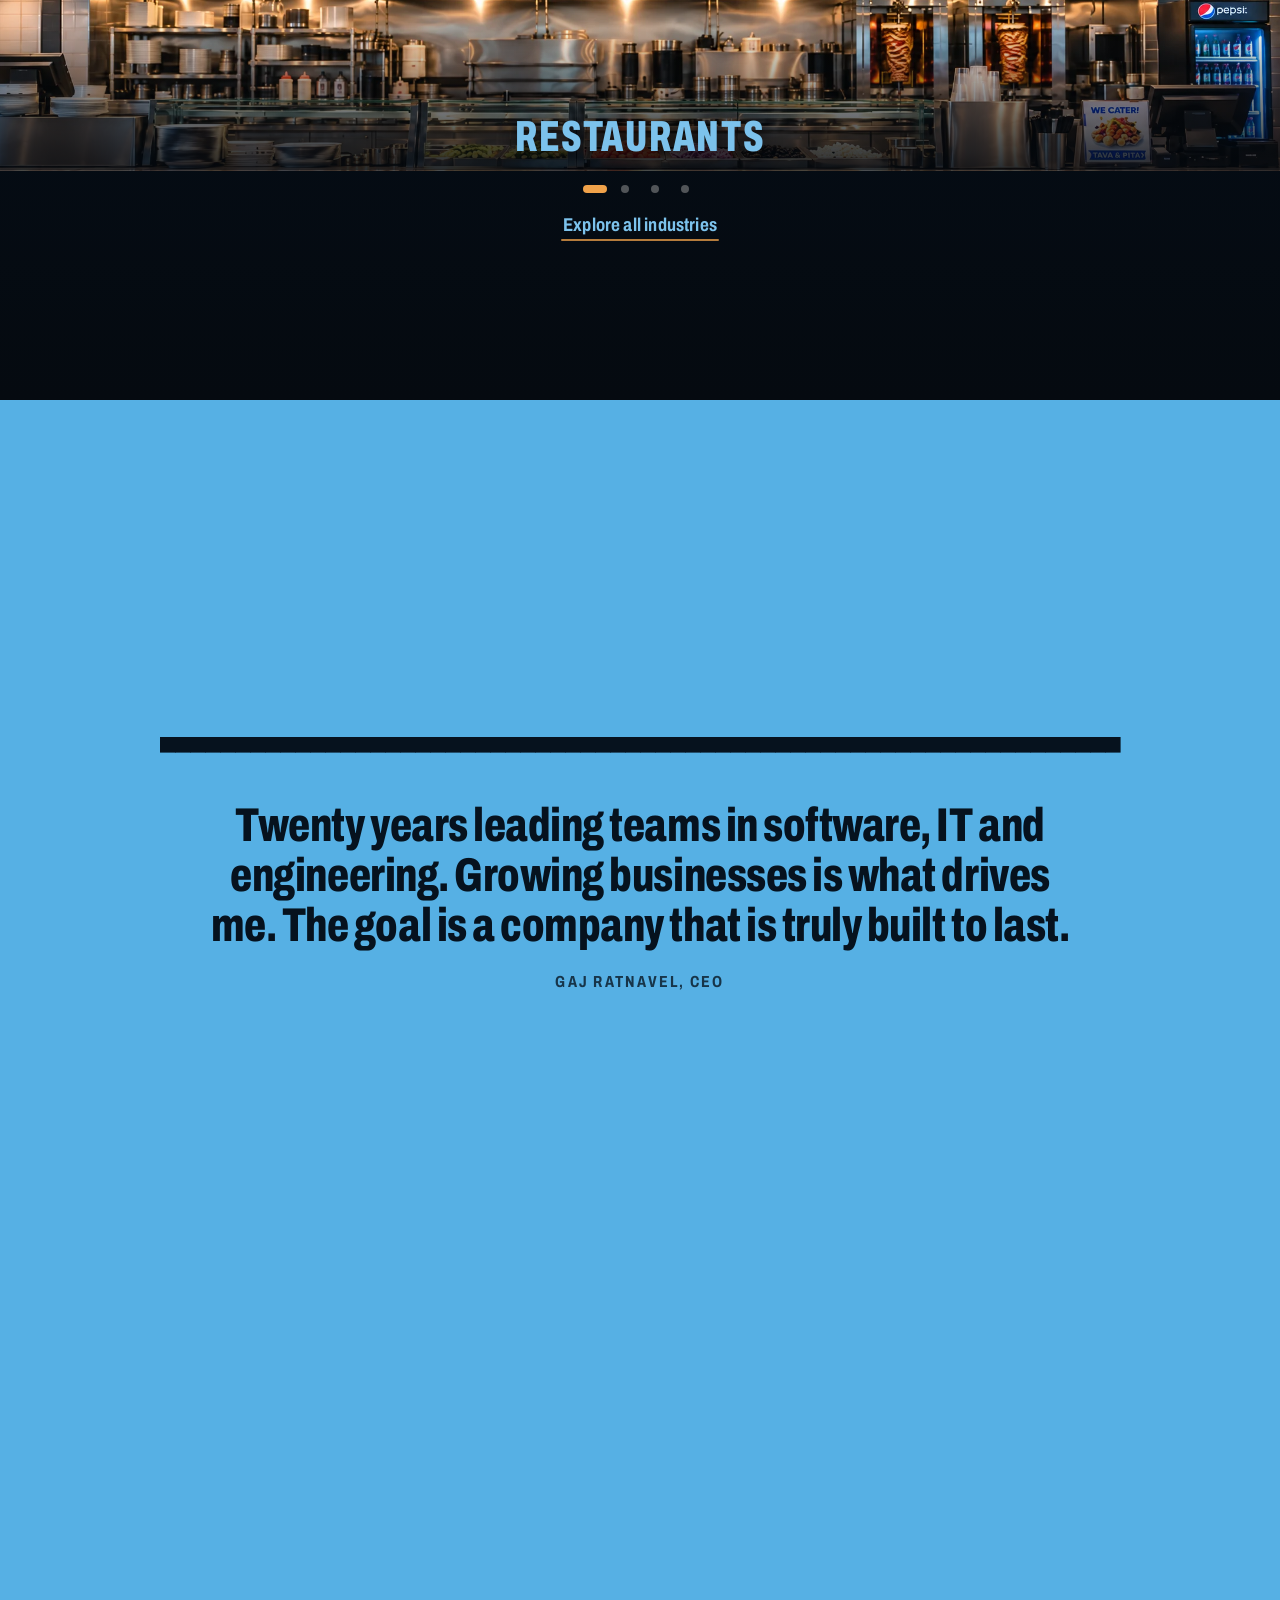
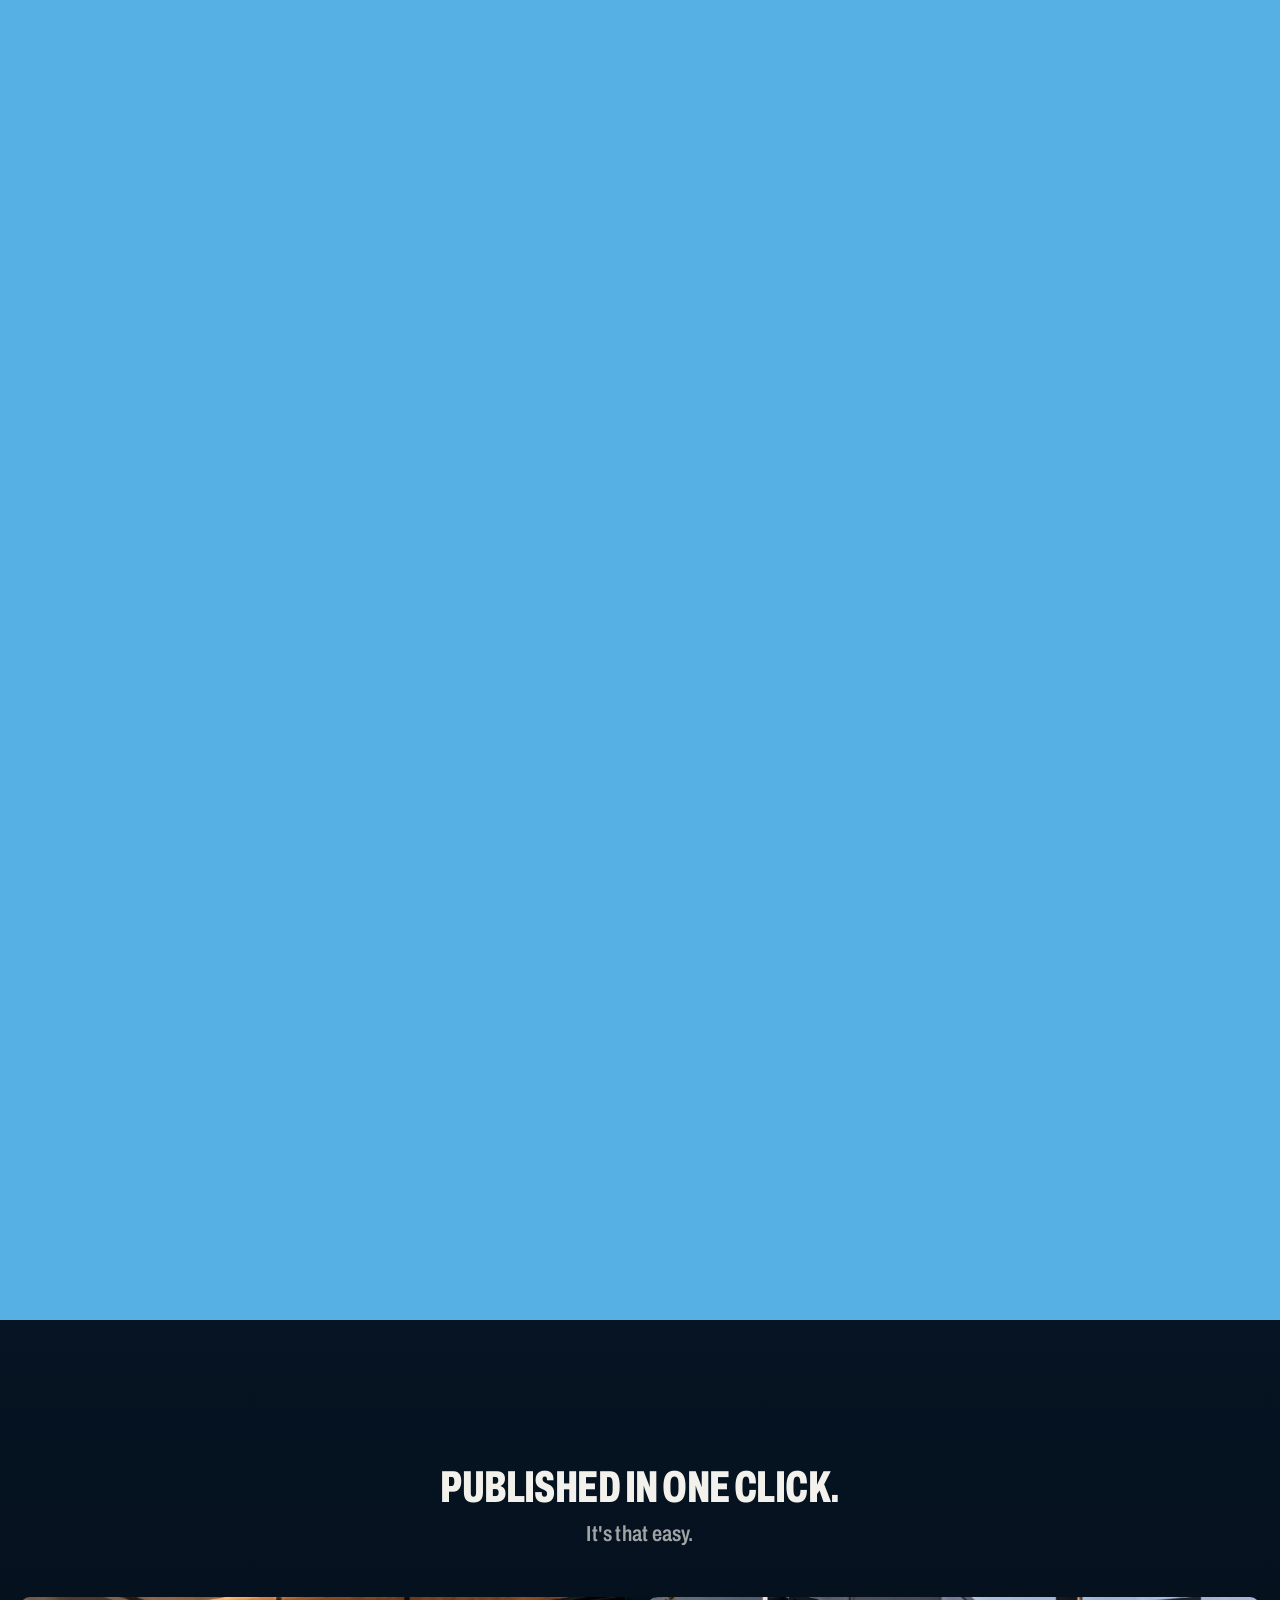
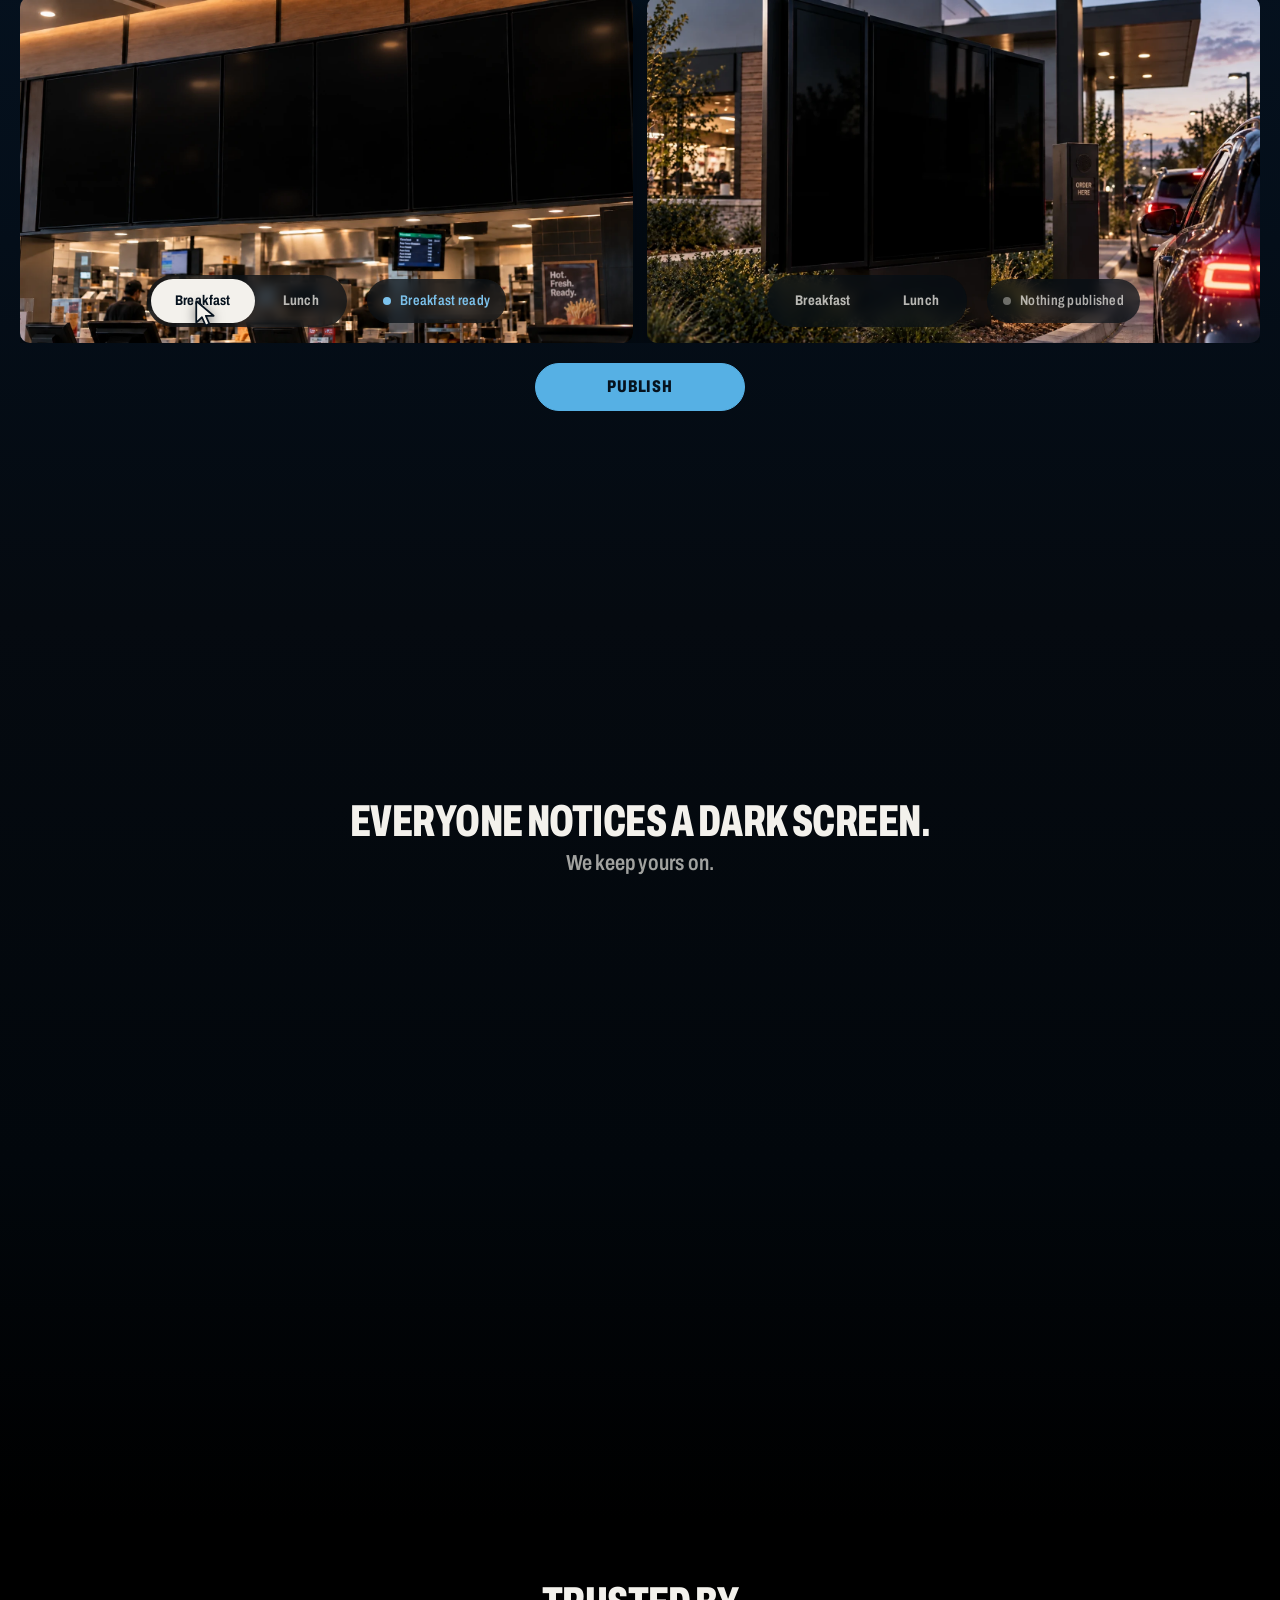
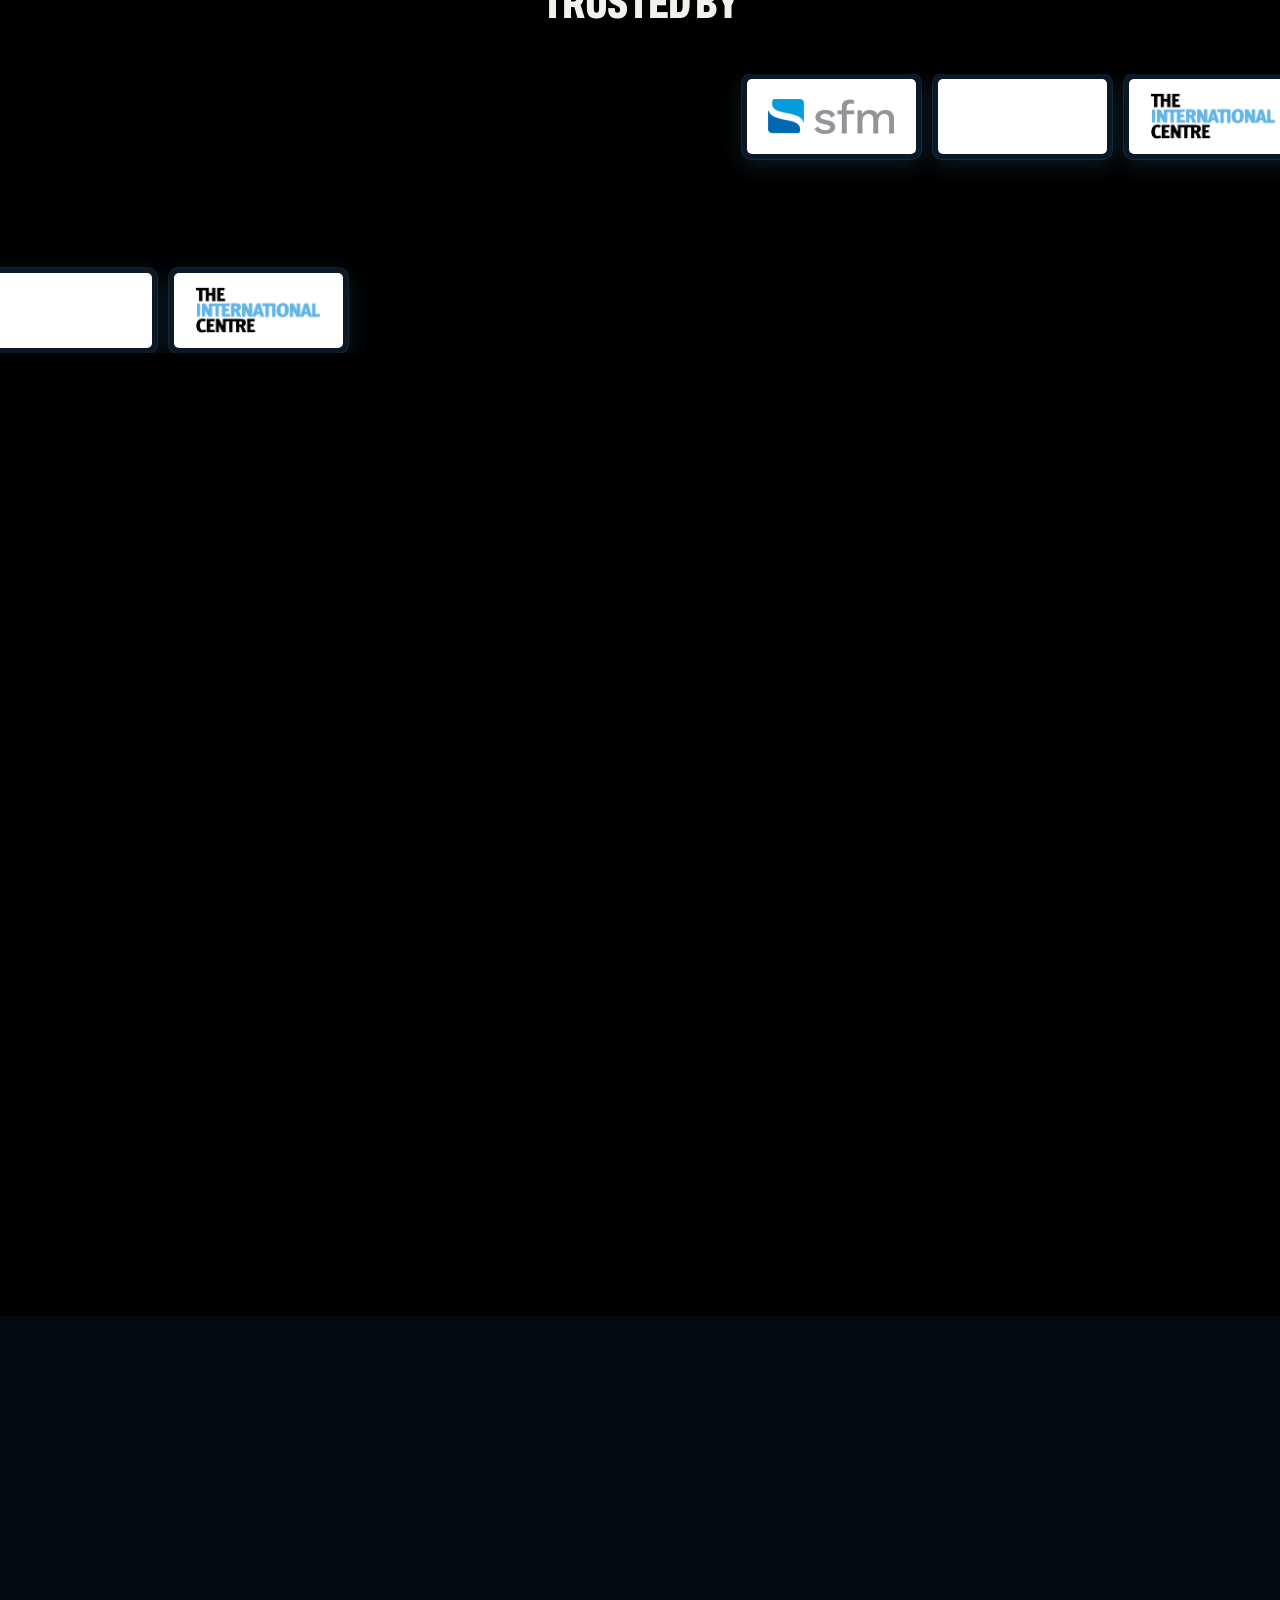
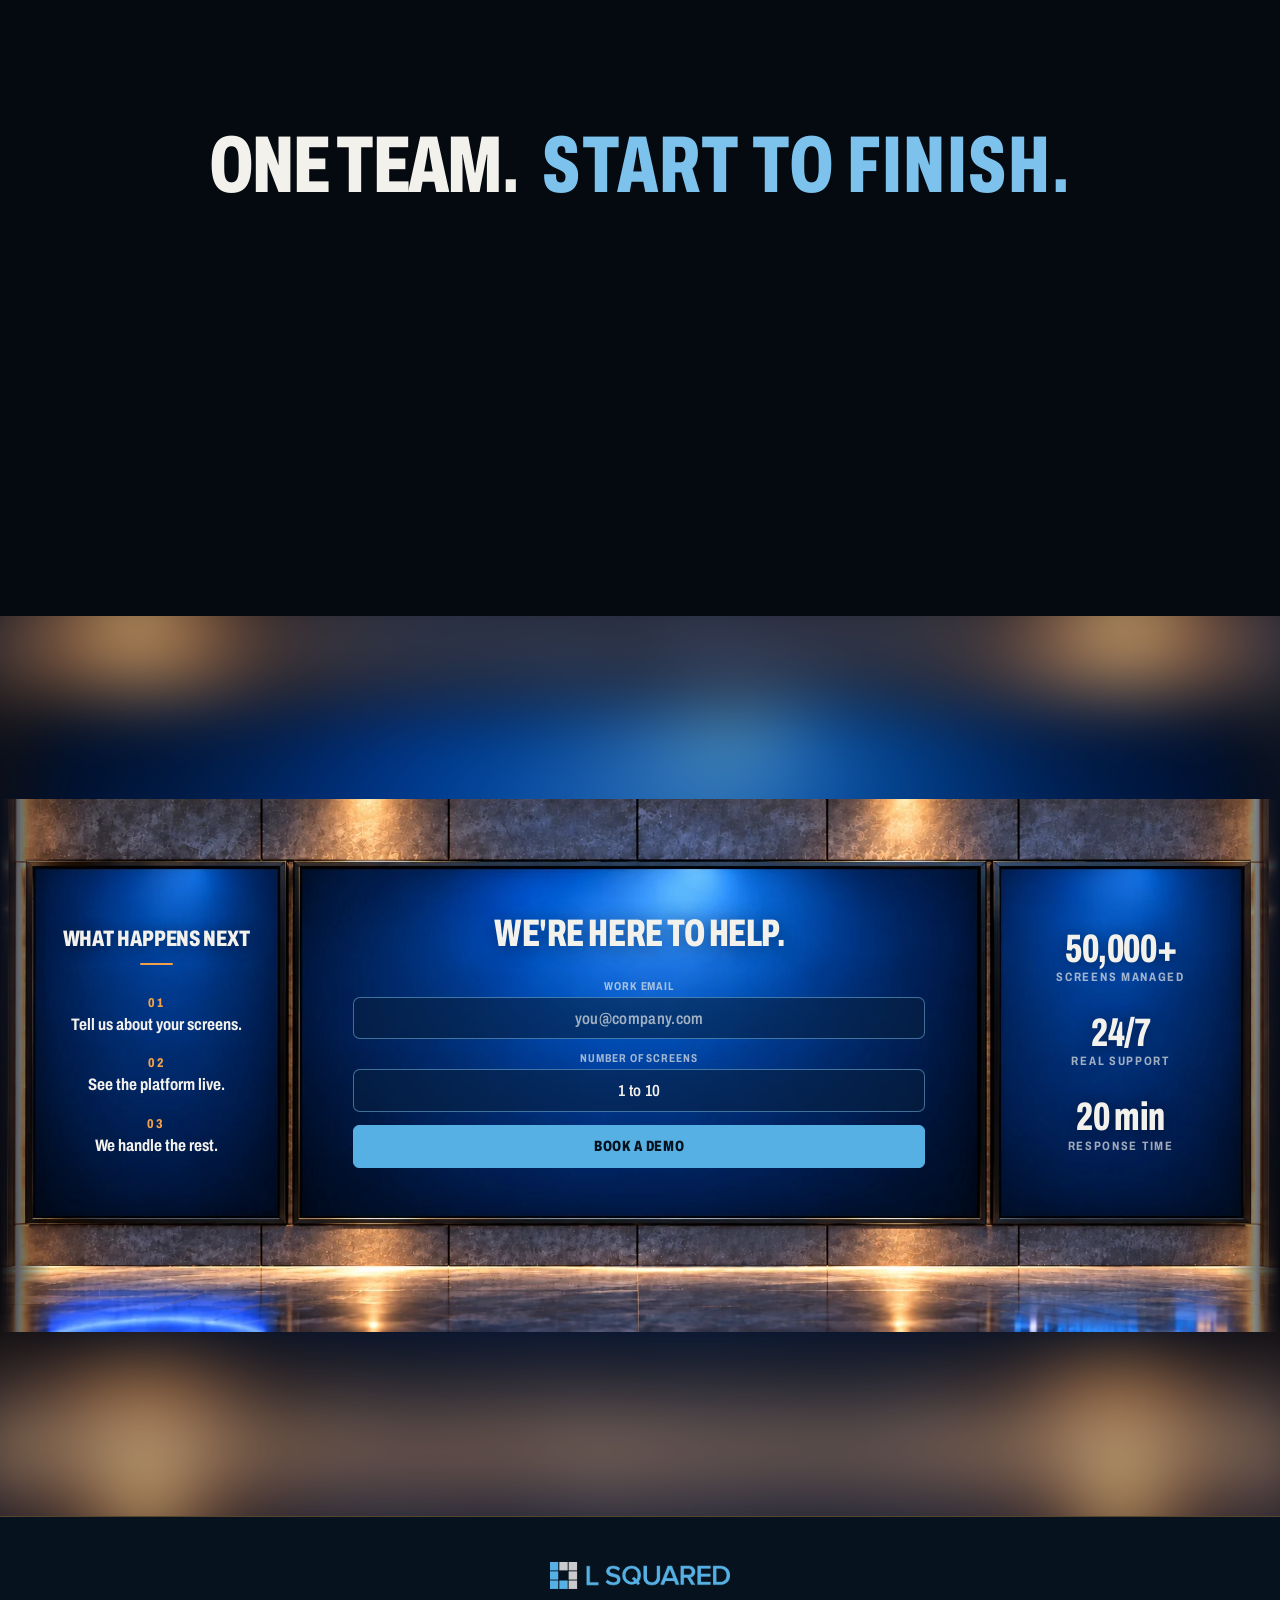
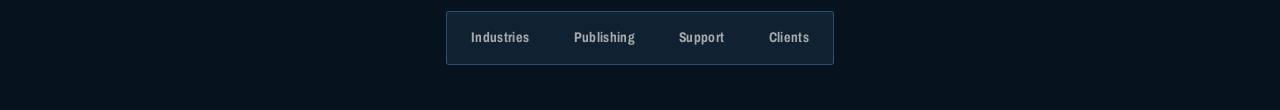
==== commit a5621baf: "r115: the logo in In their words is the hero's logo size, exactly Co-Authored-By: Claude Fable 5.1 <" ====
--- a/index.html
+++ b/index.html
@@ -311,7 +311,7 @@
 <script src="js/hero.js?v=r91"></script>
 <script src="js/pixfield.js?v=r92"></script>
 <script src="js/fall.js?v=r102"></script>
-<script src="js/reviews.js?v=r114"></script>
+<script src="js/reviews.js?v=r115"></script>
 <script src="js/shed.js?v=r92"></script>
 <script src="js/page.js?v=r101"></script>
 <script src="js/orbit.js?v=r91"></script>
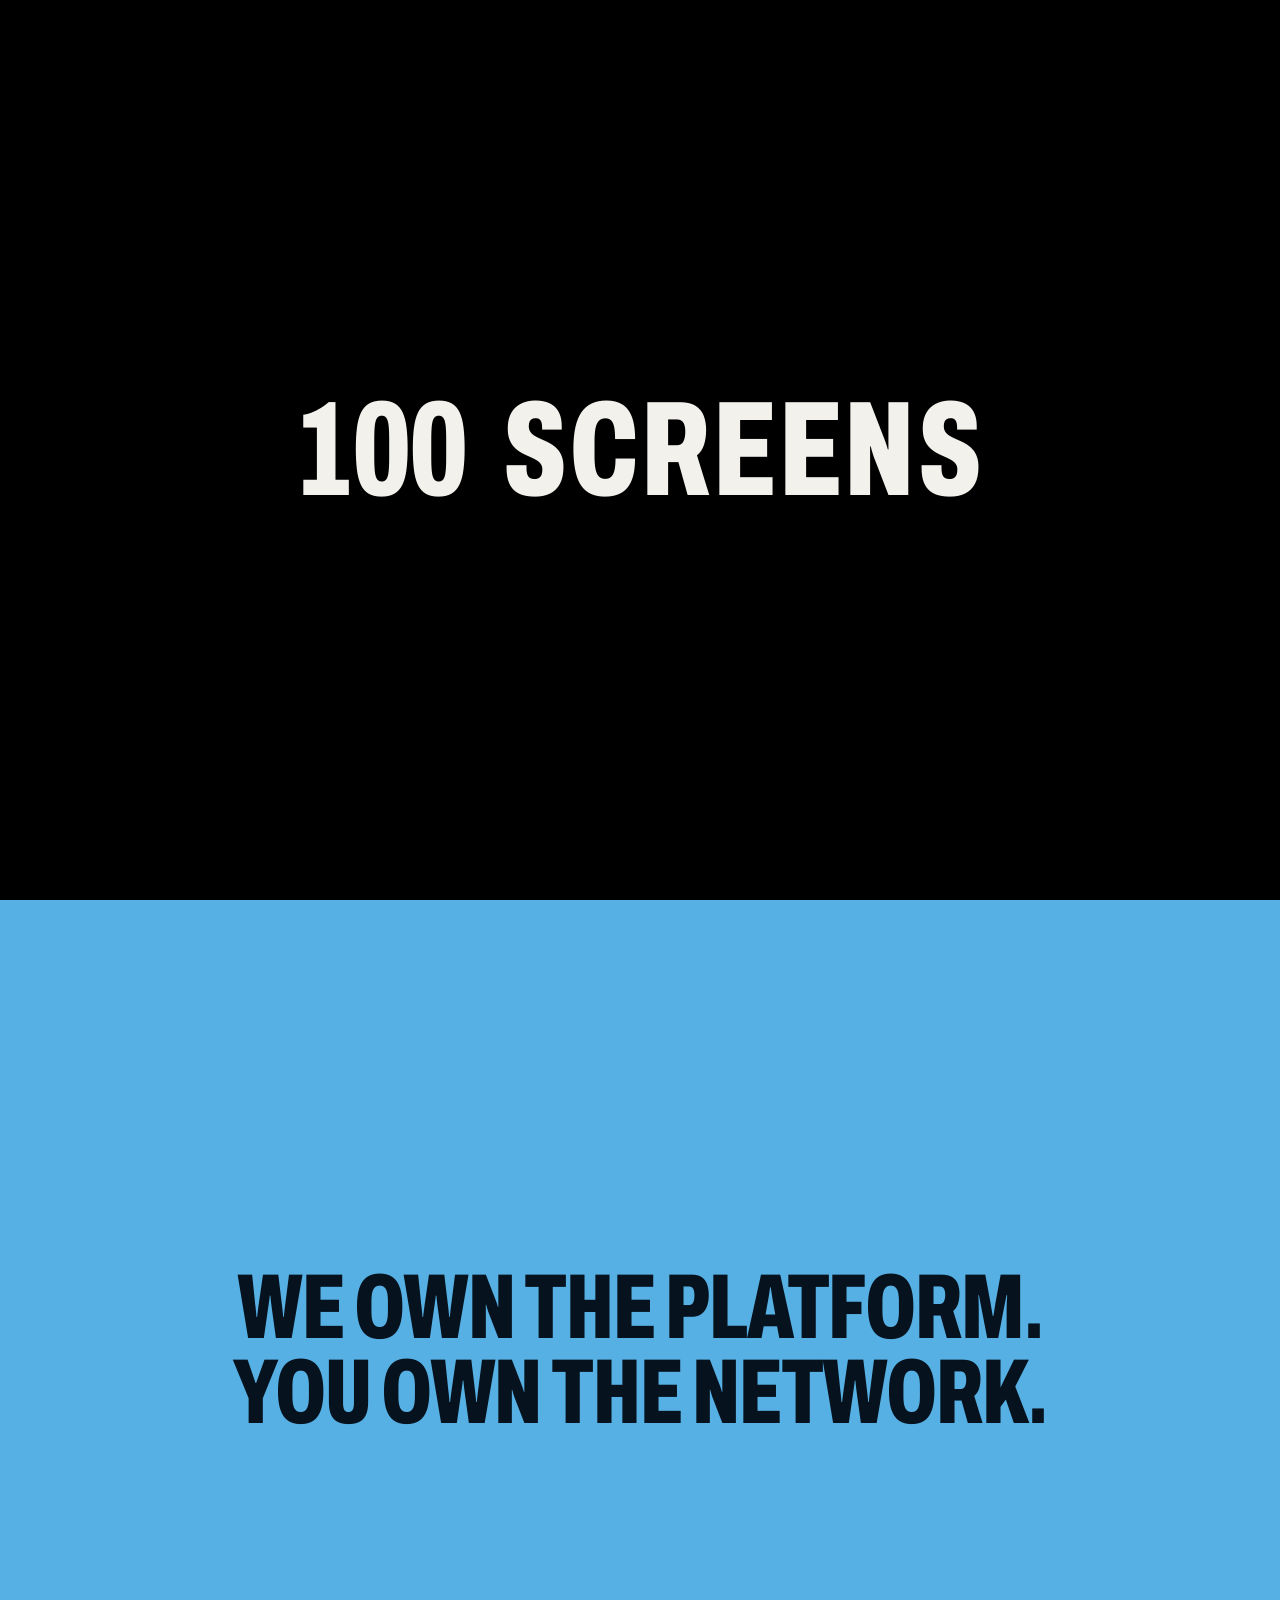
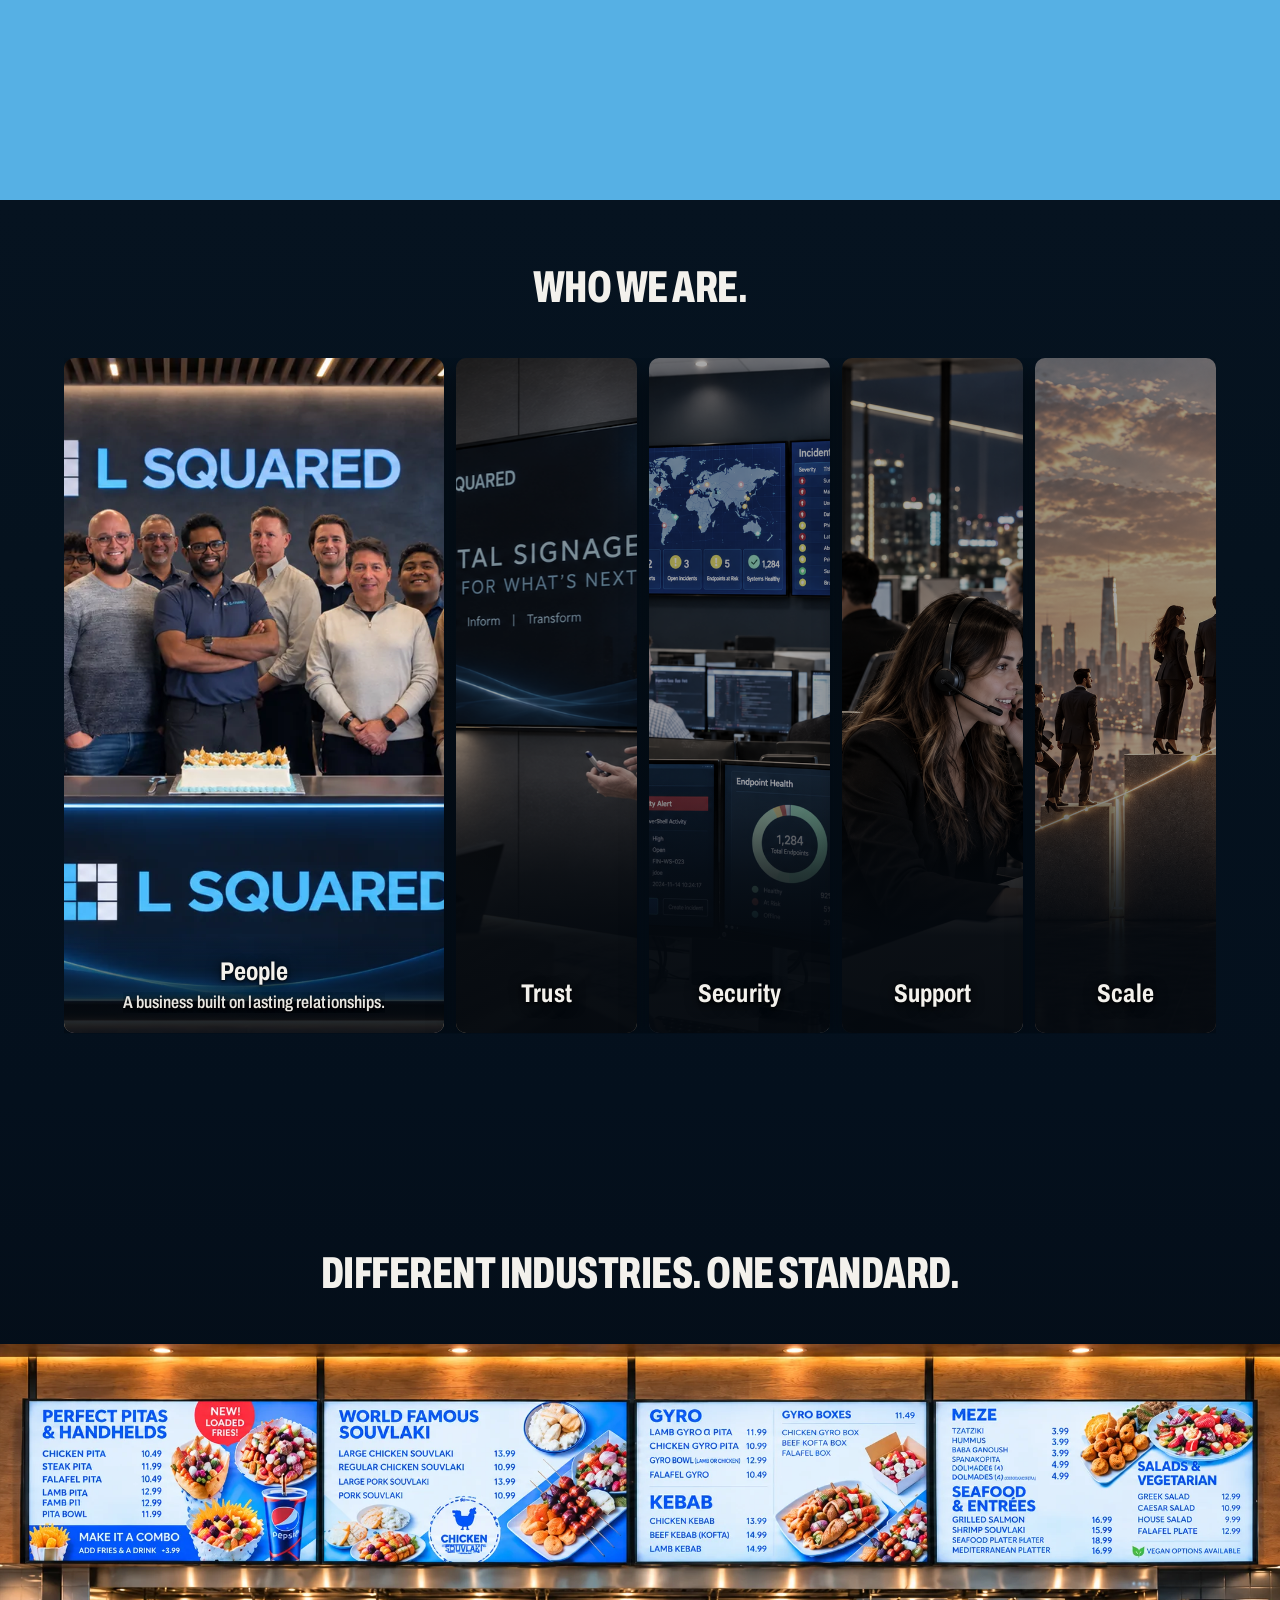
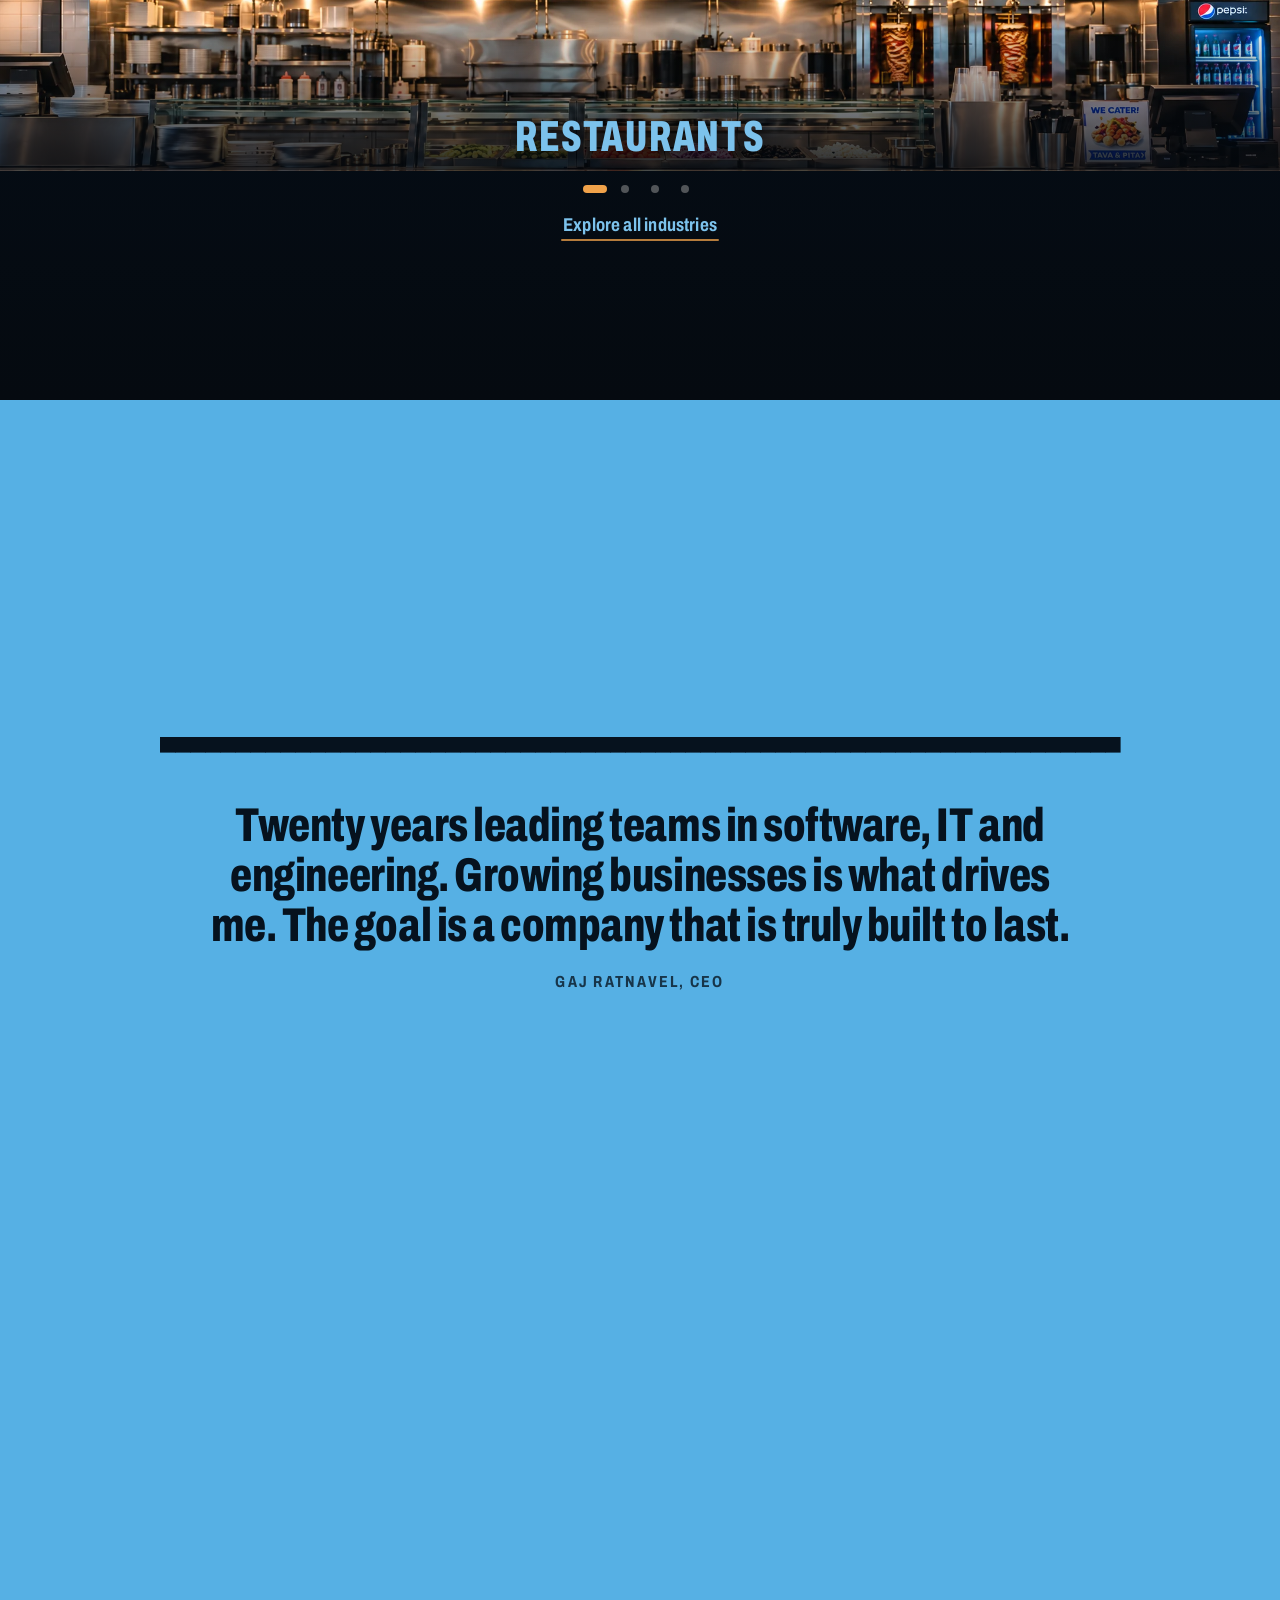
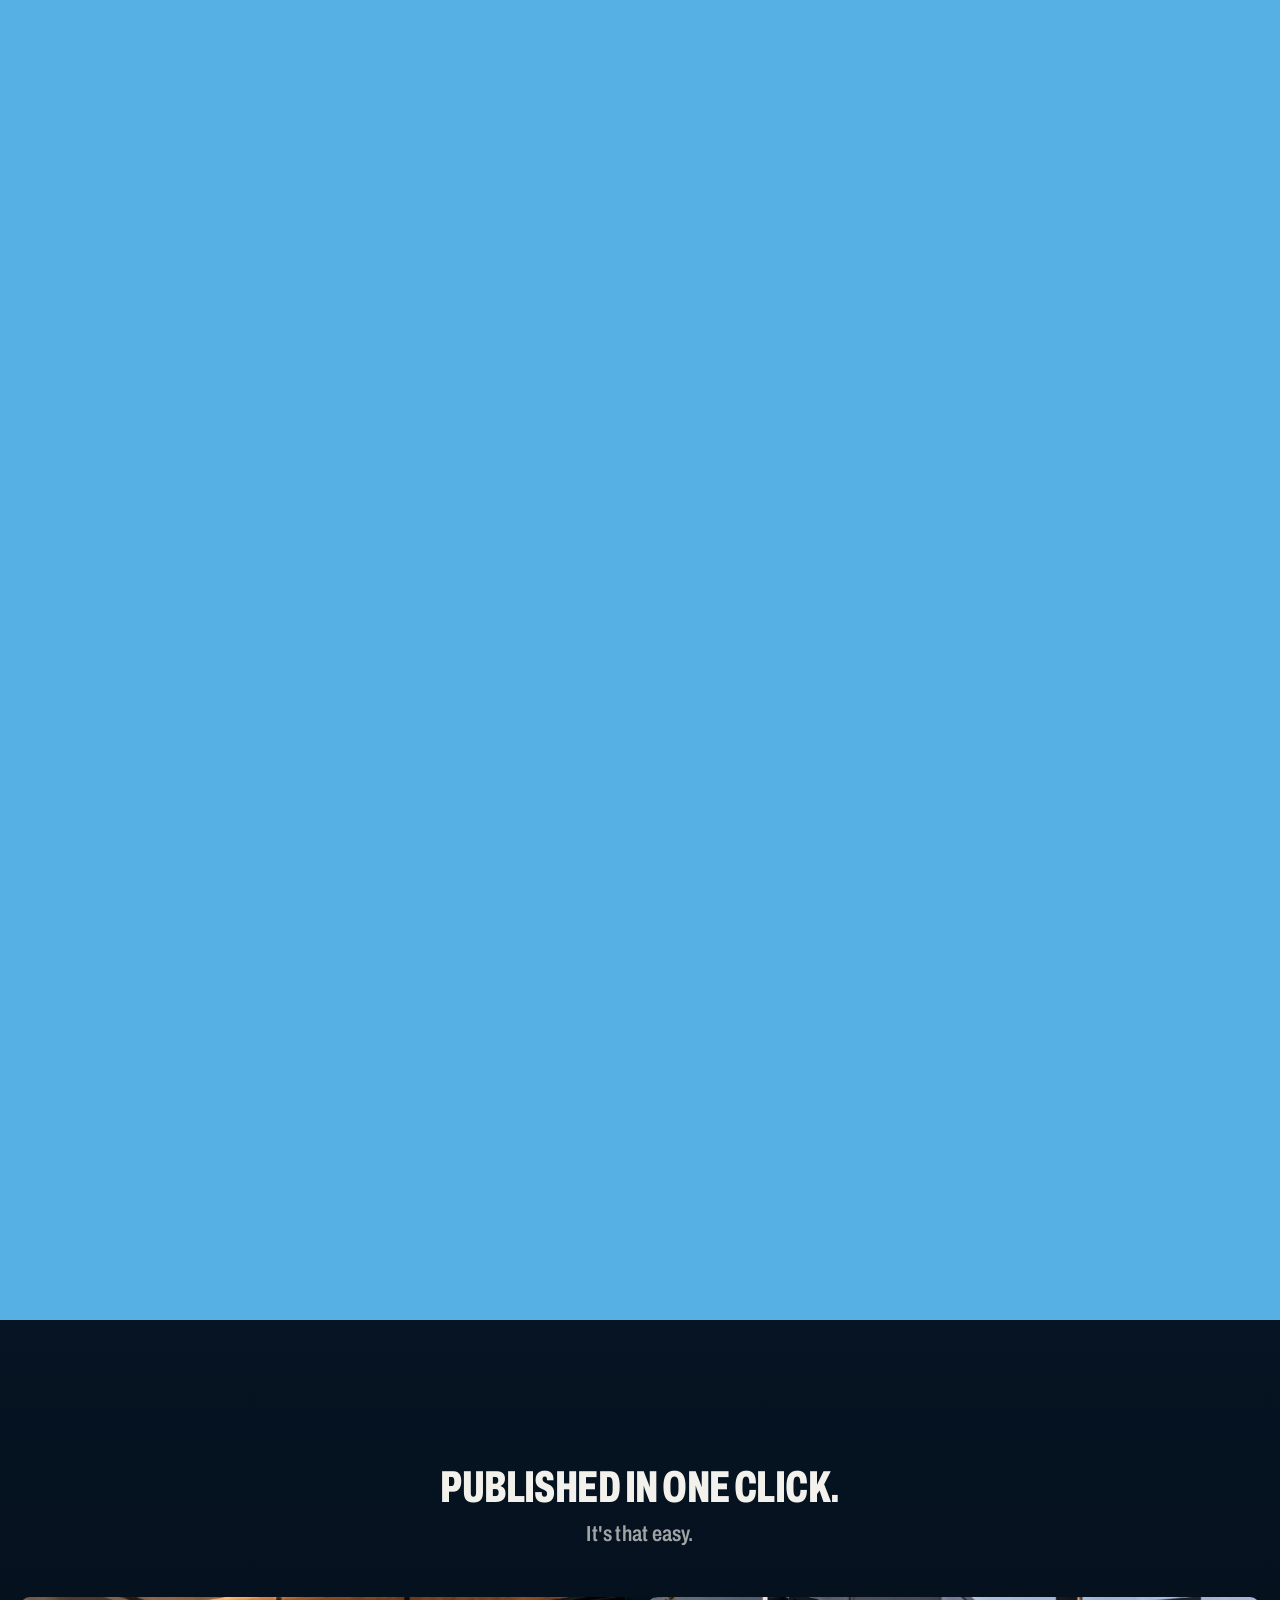
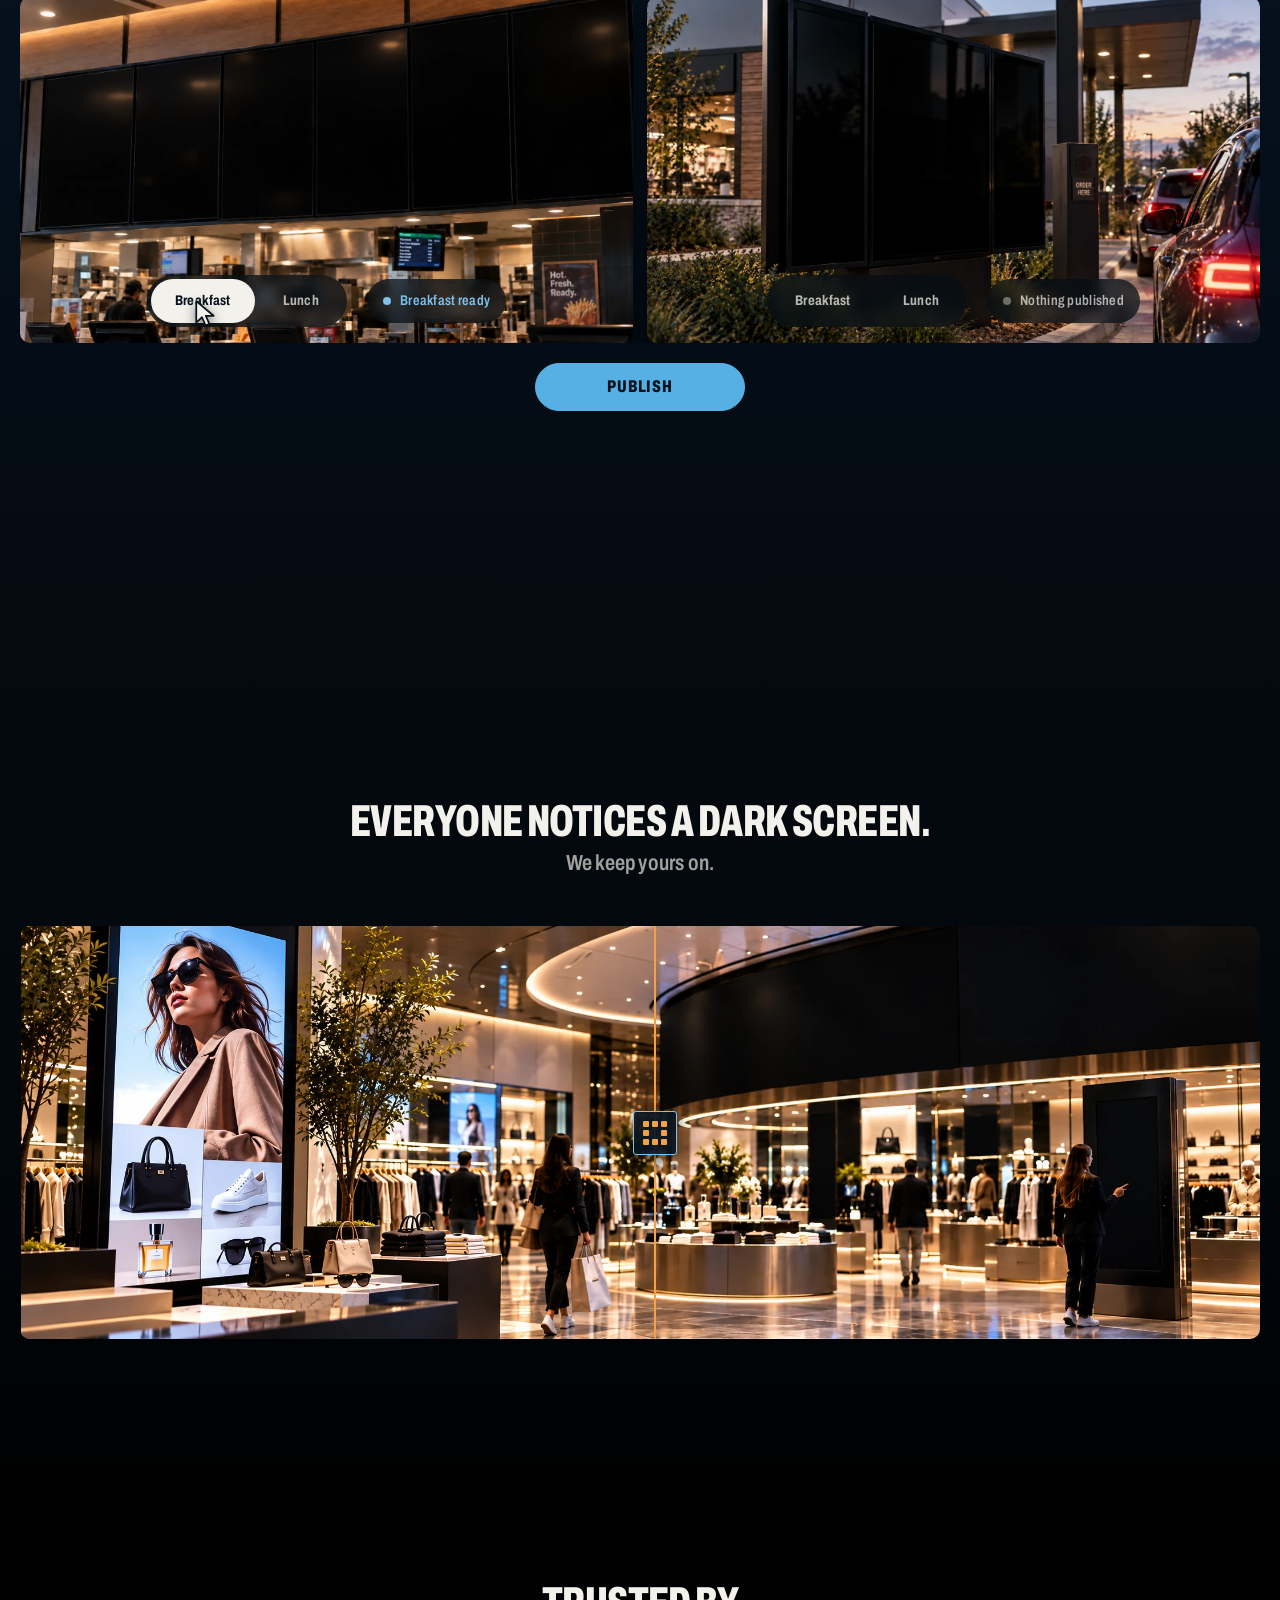
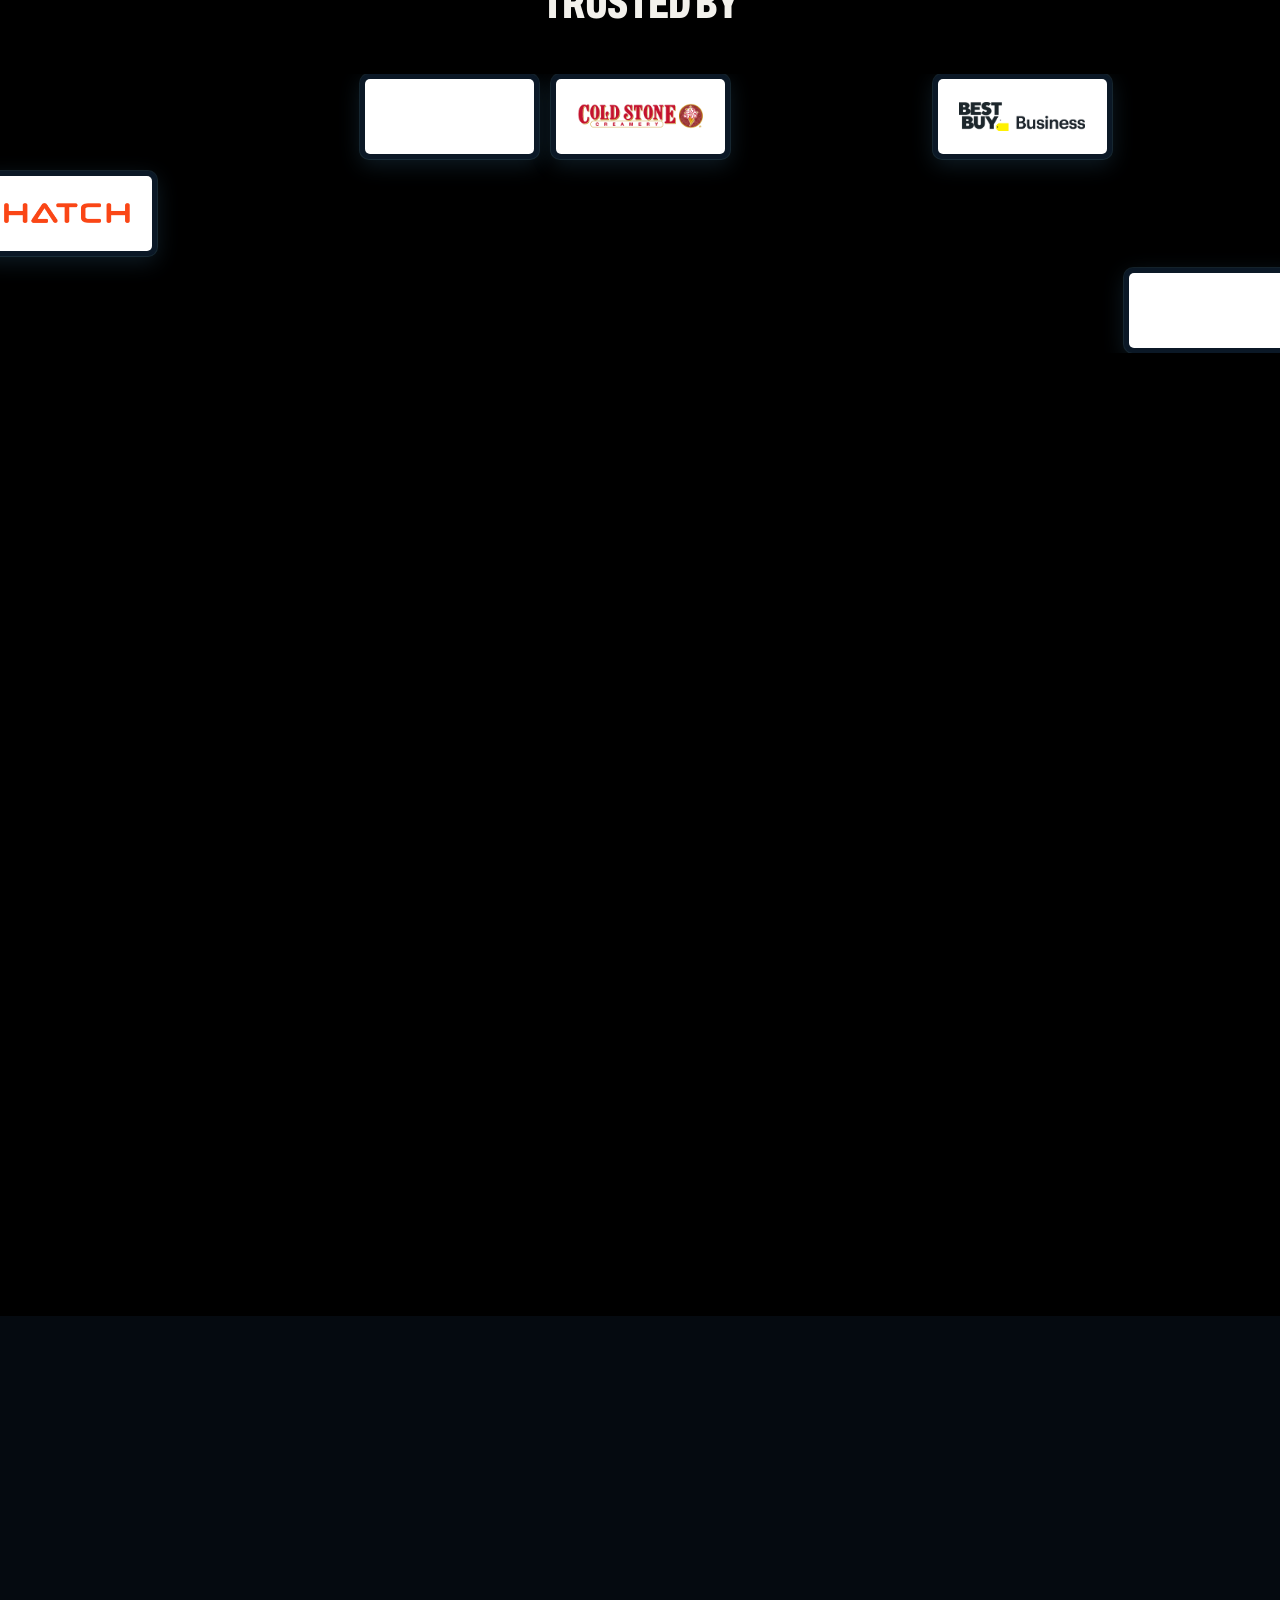
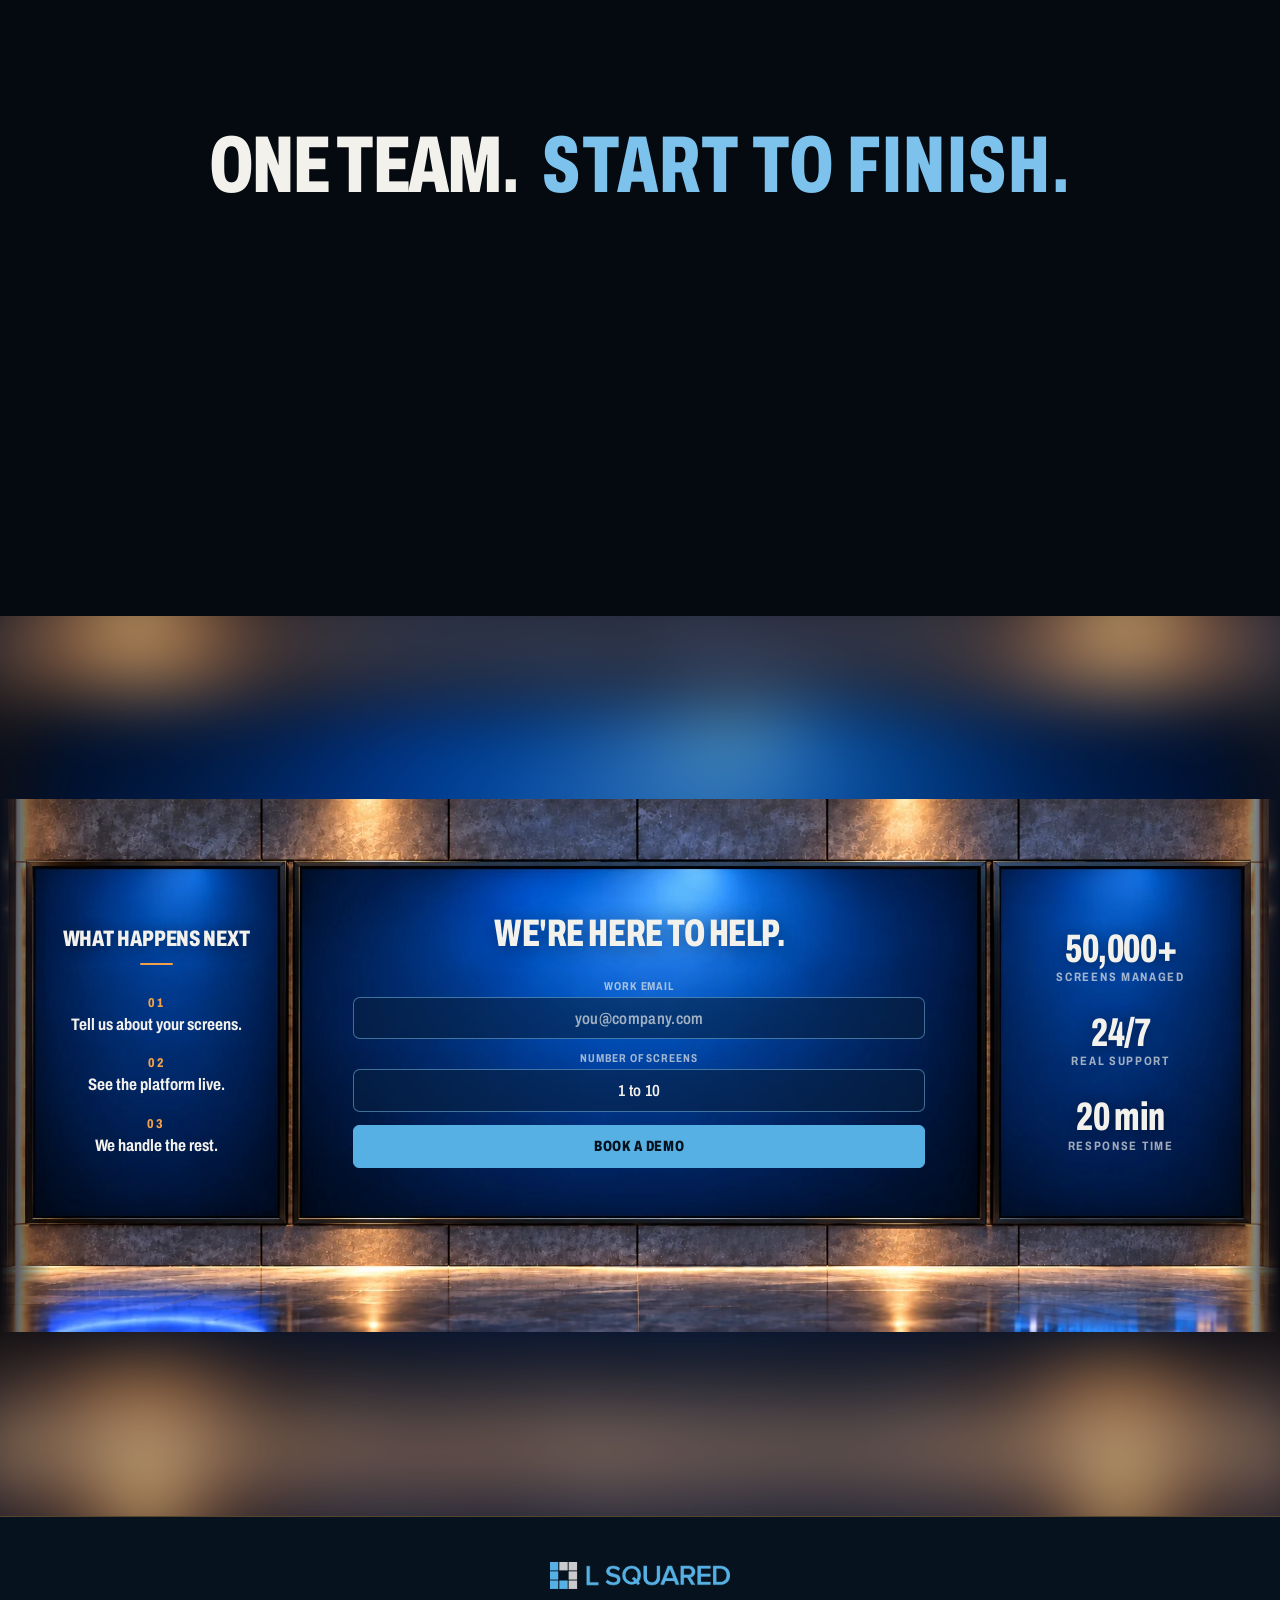
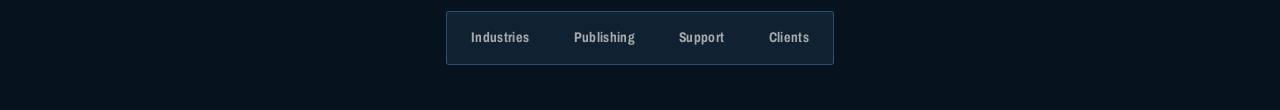
==== commit 8824b8a8: "r116: speed dials for In their words in content.js: "reviews speed" for the whole section and one pe" ====
--- a/index.html
+++ b/index.html
@@ -16,7 +16,7 @@
 <link rel="stylesheet" href="css/hero.css?v=r91">
 <link rel="stylesheet" href="css/orbit.css?v=r91">
 <link rel="stylesheet" href="css/sections.css?v=r91">
-<link rel="stylesheet" href="css/reviews.css?v=r114">
+<link rel="stylesheet" href="css/reviews.css?v=r116">
 <link rel="stylesheet" href="css/grounds-light.css?v=r91">
 <link rel="stylesheet" href="css/mobile.css?v=r101" media="(max-width: 760px)">
 <script defer src="js/mobile.js?v=r101"></script>
@@ -311,7 +311,7 @@
 <script src="js/hero.js?v=r91"></script>
 <script src="js/pixfield.js?v=r92"></script>
 <script src="js/fall.js?v=r102"></script>
-<script src="js/reviews.js?v=r115"></script>
+<script src="js/reviews.js?v=r116"></script>
 <script src="js/shed.js?v=r92"></script>
 <script src="js/page.js?v=r101"></script>
 <script src="js/orbit.js?v=r91"></script>
--- a/css/reviews.css
+++ b/css/reviews.css
@@ -50,10 +50,10 @@
    square, the nine cells wash in with the logo's colours and black gutters
    between them, then go solid, so what is left is exactly the mark. */
 .rv__frame,.rv__mark{position:absolute;left:50%;top:50%;width:var(--mk,600px);height:var(--mk,600px);transform:translate(-50%,-50%);pointer-events:none}
-.rv__frame{z-index:2;box-shadow:0 0 0 6000px #000;opacity:0;transition:opacity 1500ms var(--ease) 300ms}
+.rv__frame{z-index:2;box-shadow:0 0 0 6000px #000;opacity:0;transition:opacity calc(1500ms * var(--rv-zoom,1)) var(--ease) calc(300ms * var(--rv-zoom,1))}
 .rv__mark{z-index:3}
 .rv__cell{position:absolute;width:31.03%;height:31.03%;opacity:0;box-shadow:0 0 0 calc(var(--mk,600px) * .025) #000;
-  transition:opacity 1400ms var(--ease) 900ms,background-color 900ms var(--ease)}
+  transition:opacity calc(1400ms * var(--rv-zoom,1)) var(--ease) calc(900ms * var(--rv-zoom,1)),background-color calc(900ms * var(--rv-zoom,1)) var(--ease)}
 .rv__cell.is-blue{background:rgba(86,176,228,.86)}
 .rv__cell.is-grey{background:rgba(202,202,204,.86)}
 .rv__cell.is-open{background:rgba(0,0,0,.96)}
@@ -67,12 +67,12 @@
    mark the size of the wall's mark at the moment it takes over. */
 /* js sets --mw (the mark's side), --gap, --tx (what centres the mark while
    closed), --lwlogo (the logo's width) and the lockup's own width */
-.rv__lock{position:absolute;left:50%;top:50%;transform:translate(-50%,-50%);z-index:4;pointer-events:none;opacity:0;transition:opacity 450ms var(--ease)}
+.rv__lock{position:absolute;left:50%;top:50%;transform:translate(-50%,-50%);z-index:4;pointer-events:none;opacity:0;transition:opacity calc(450ms * var(--rv-mark,1)) var(--ease)}
 #reviews.is-lock .rv__lock{opacity:1}                       /* the real mark fades in over the wall's solid mark, same pixels */
 #reviews.is-lock2 .rv__wall{visibility:hidden}              /* then the wall goes, already covered: nothing to see */
 .rv__lock-in{display:flex;align-items:center;width:100%;transform-origin:calc(var(--mw,100px) / 2) 50%;
   clip-path:inset(0 calc(100% - var(--mw,100px)) 0 0);transform:translateX(var(--tx,0px)) scale(var(--k,1));
-  transition:clip-path 1.7s var(--ease),transform 1.7s var(--ease)}
+  transition:clip-path calc(1.7s * var(--rv-slide,1)) var(--ease),transform calc(1.7s * var(--rv-slide,1)) var(--ease)}
 .rv__lock.is-settled .rv__lock-in{transform:translateX(var(--tx,0px)) scale(1)}
 .rv__lock.is-open .rv__lock-in{clip-path:inset(0 0 0 0);transform:translateX(0) scale(1)}
 .rv__lock-mark{display:block;flex:none;width:var(--mw,100px);height:var(--mw,100px);overflow:hidden}   /* measured: the mark is 290 of the image's 1926 px, square */
@@ -82,14 +82,14 @@
 /* the line, set like the wordmark: wide, geometric, the logo's blue, its letters the wordmark's height (js sizes it) */
 .rv__lock-text{display:block;padding-left:var(--gap,10px);white-space:nowrap;
   font-stretch:118%;font-weight:600;text-transform:uppercase;letter-spacing:.01em;line-height:1;color:var(--blue);
-  opacity:1;transition:opacity 600ms var(--ease)}
-.rv__lock.is-hide .rv__lock-text{opacity:0;transition-duration:450ms}
+  opacity:1;transition:opacity calc(600ms * var(--rv-lfade,1)) var(--ease)}
+.rv__lock.is-hide .rv__lock-text{opacity:0;transition-duration:calc(450ms * var(--rv-lfade,1))}
 /* the wordmark: the same logo image, shifted so only its right part shows; it fades in where the words were */
-.rv__lock-word{display:block;width:100%;overflow:hidden;opacity:0;transition:opacity 700ms var(--ease)}
+.rv__lock-word{display:block;width:100%;overflow:hidden;opacity:0;transition:opacity calc(700ms * var(--rv-lfade,1)) var(--ease)}
 .rv__lock-word img{display:block;width:calc(100% + var(--mw,100px));max-width:none;height:auto;margin-left:calc(-1 * var(--mw,100px))}
-.rv__lock.is-word .rv__lock-text{opacity:0;transition-duration:700ms}
+.rv__lock.is-word .rv__lock-text{opacity:0;transition-duration:calc(700ms * var(--rv-lfade,1))}
 .rv__lock.is-word .rv__lock-word{opacity:1}
-#reviews.is-gone .rv__lock{opacity:0;transition:opacity 1100ms var(--ease)}
+#reviews.is-gone .rv__lock{opacity:0;transition:opacity calc(1100ms * var(--rv-gfade,1)) var(--ease)}
 
 /* the invitation: alone on the black, slowly, one by one */
 .rv__ask{
@@ -97,10 +97,10 @@
   display:flex;flex-direction:column;align-items:center;gap:clamp(18px,3dvh,34px);
   pointer-events:none;
 }
-.rv__ask .rv__q{font-size:clamp(34px,5.2vw,104px);opacity:0;transition:opacity 1400ms var(--ease)}
+.rv__ask .rv__q{font-size:clamp(34px,5.2vw,104px);opacity:0;transition:opacity calc(1400ms * var(--rv-ask,1)) var(--ease)}
 .rv__ask-line{font-stretch:76%;font-weight:700;font-size:clamp(13px,1.05vw,17px);letter-spacing:.16em;text-transform:uppercase;color:#C8C8C8;
-  opacity:0;transition:opacity 1400ms var(--ease)}
-.rv__ask .btn{margin-top:clamp(4px,1dvh,10px);opacity:0;transition:opacity 1400ms var(--ease)}
+  opacity:0;transition:opacity calc(1400ms * var(--rv-ask,1)) var(--ease)}
+.rv__ask .btn{margin-top:clamp(4px,1dvh,10px);opacity:0;transition:opacity calc(1400ms * var(--rv-ask,1)) var(--ease)}
 #reviews.is-ask .rv__ask{pointer-events:auto}
 #reviews.is-ask .rv__ask .rv__q{opacity:1}
 #reviews.is-ask2 .rv__ask-line{opacity:1}
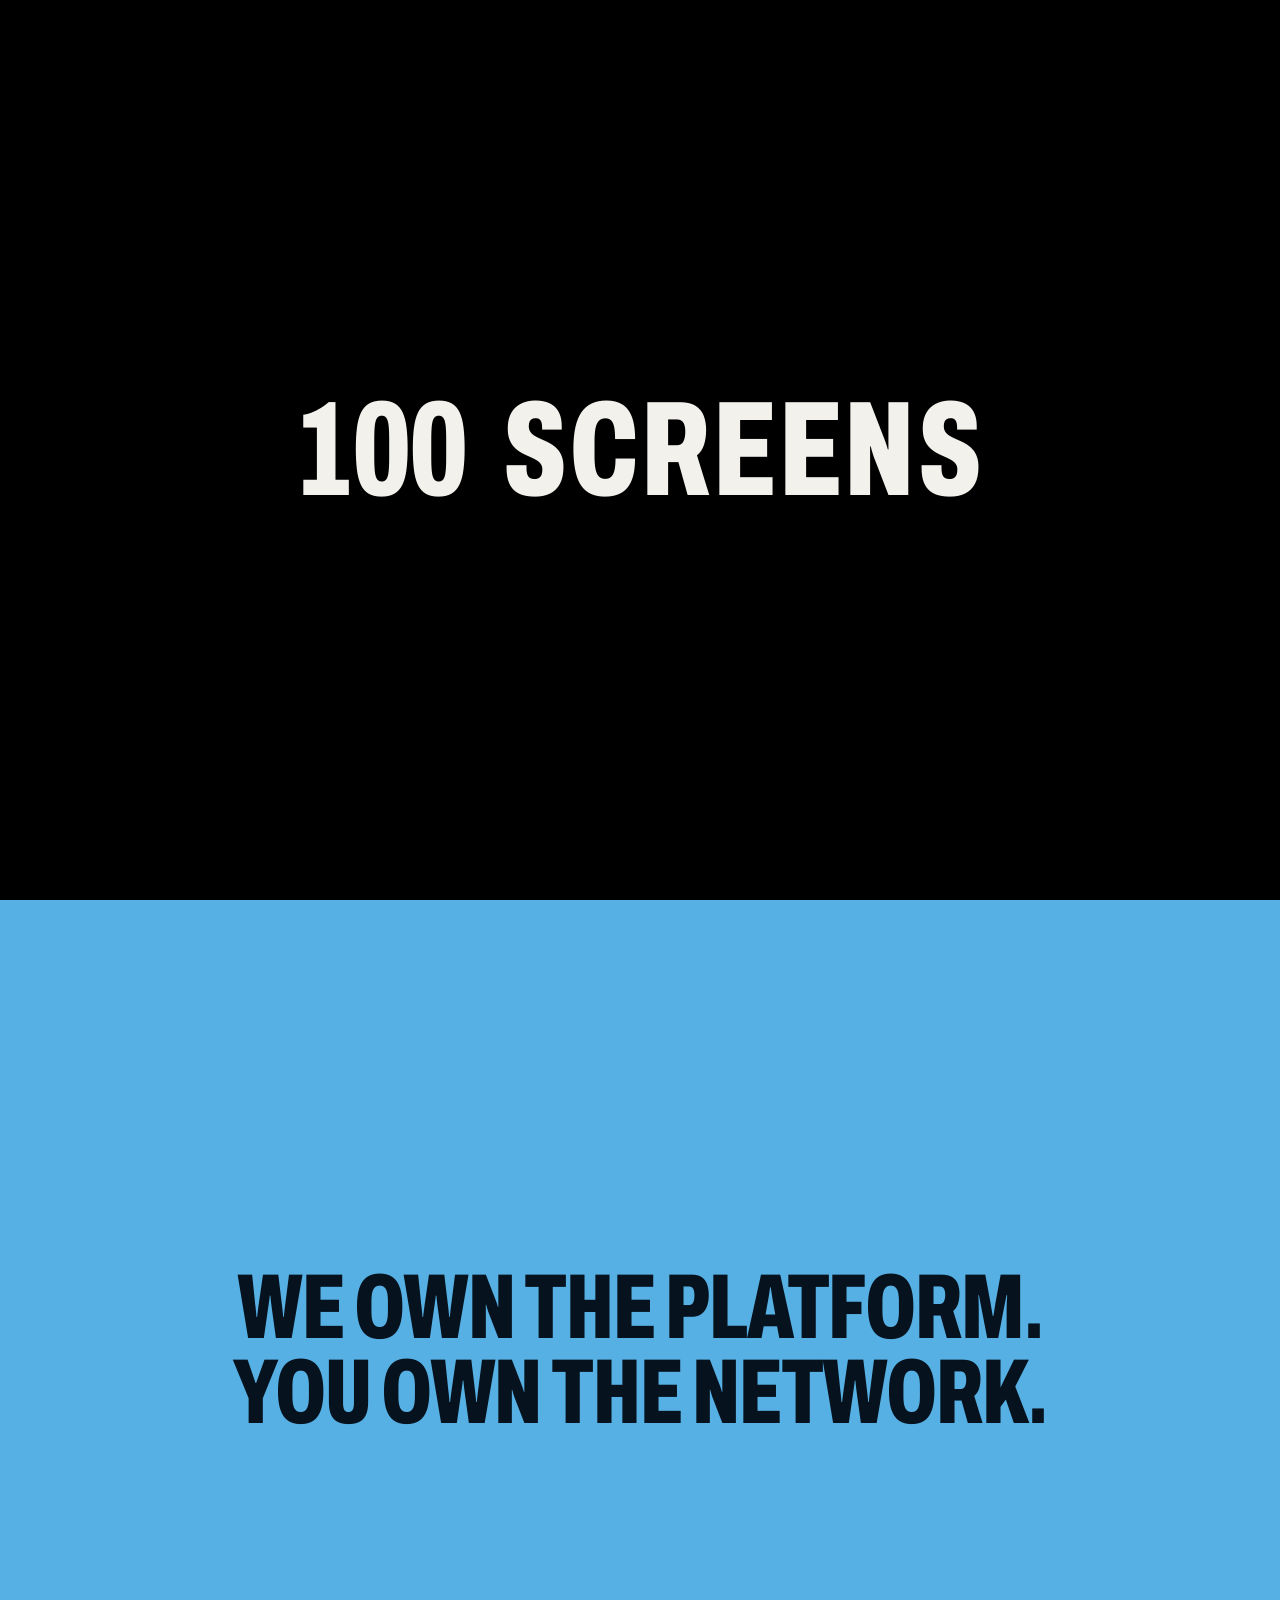
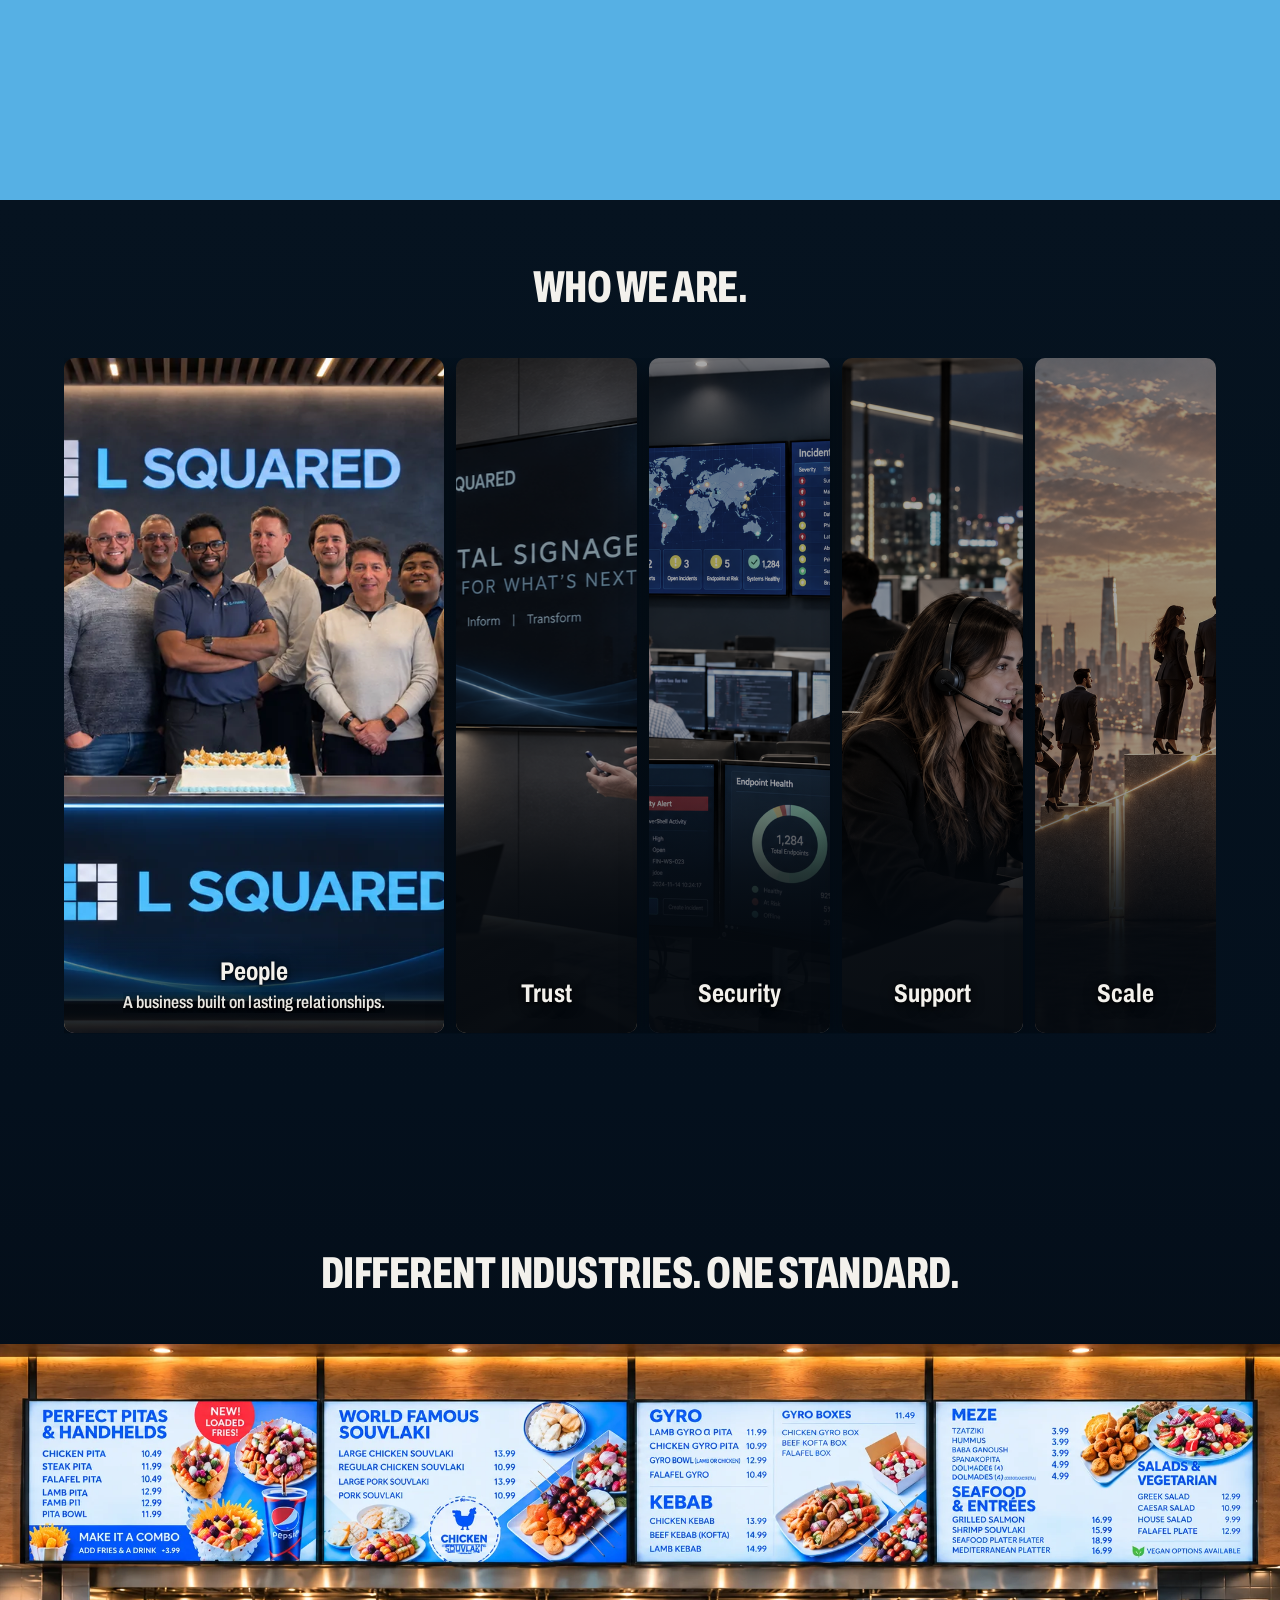
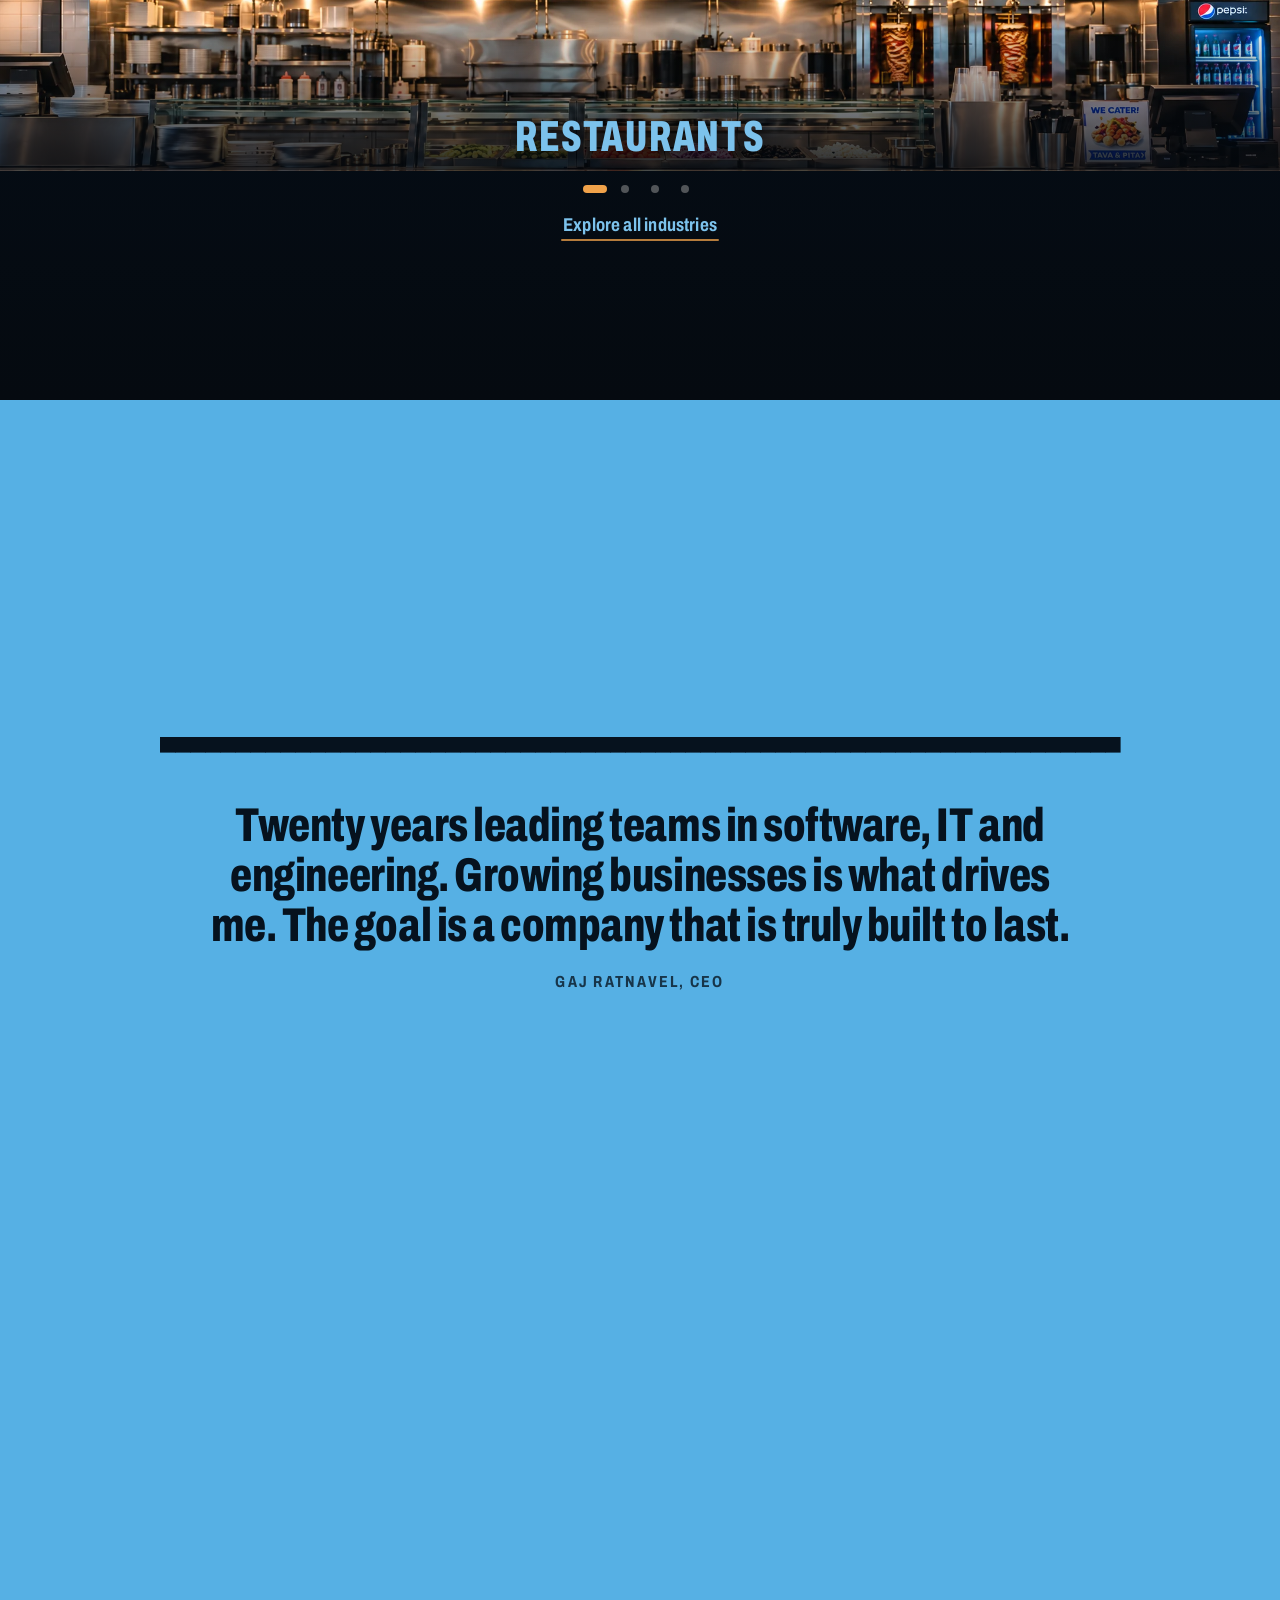
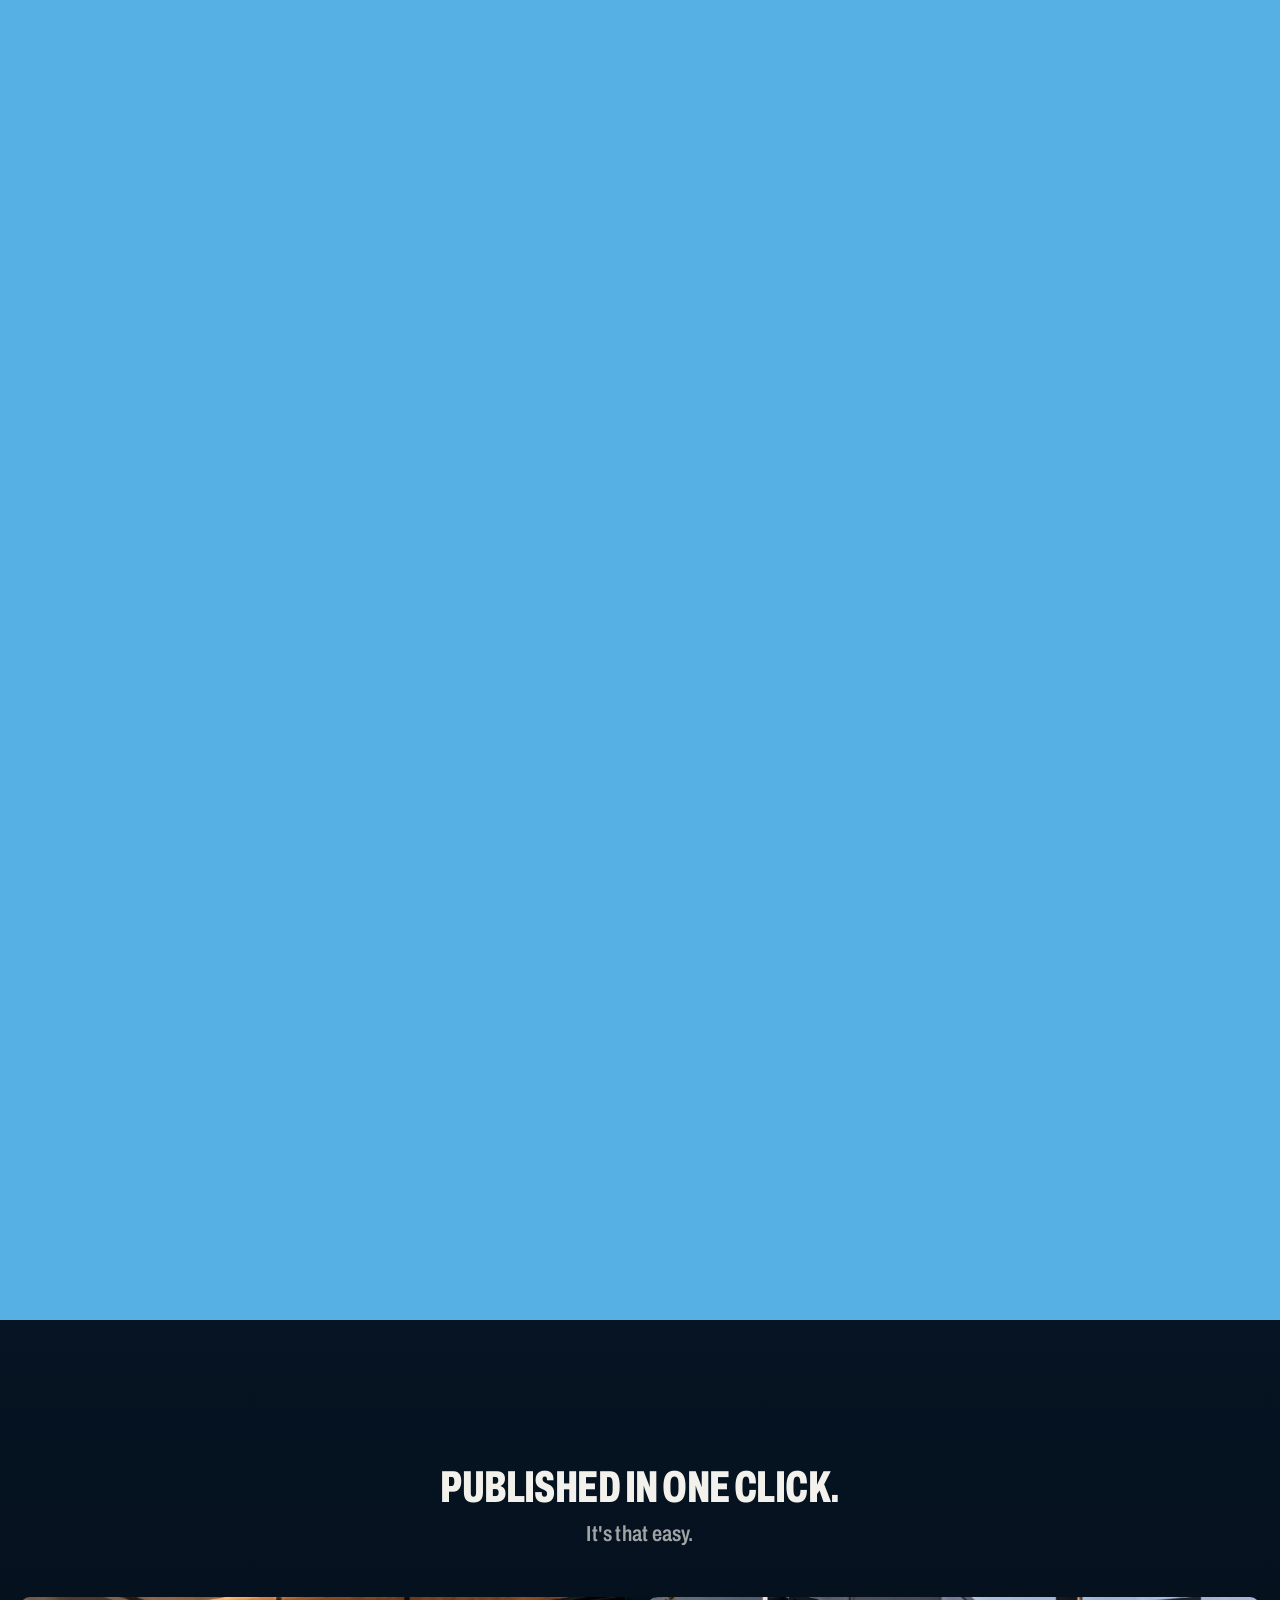
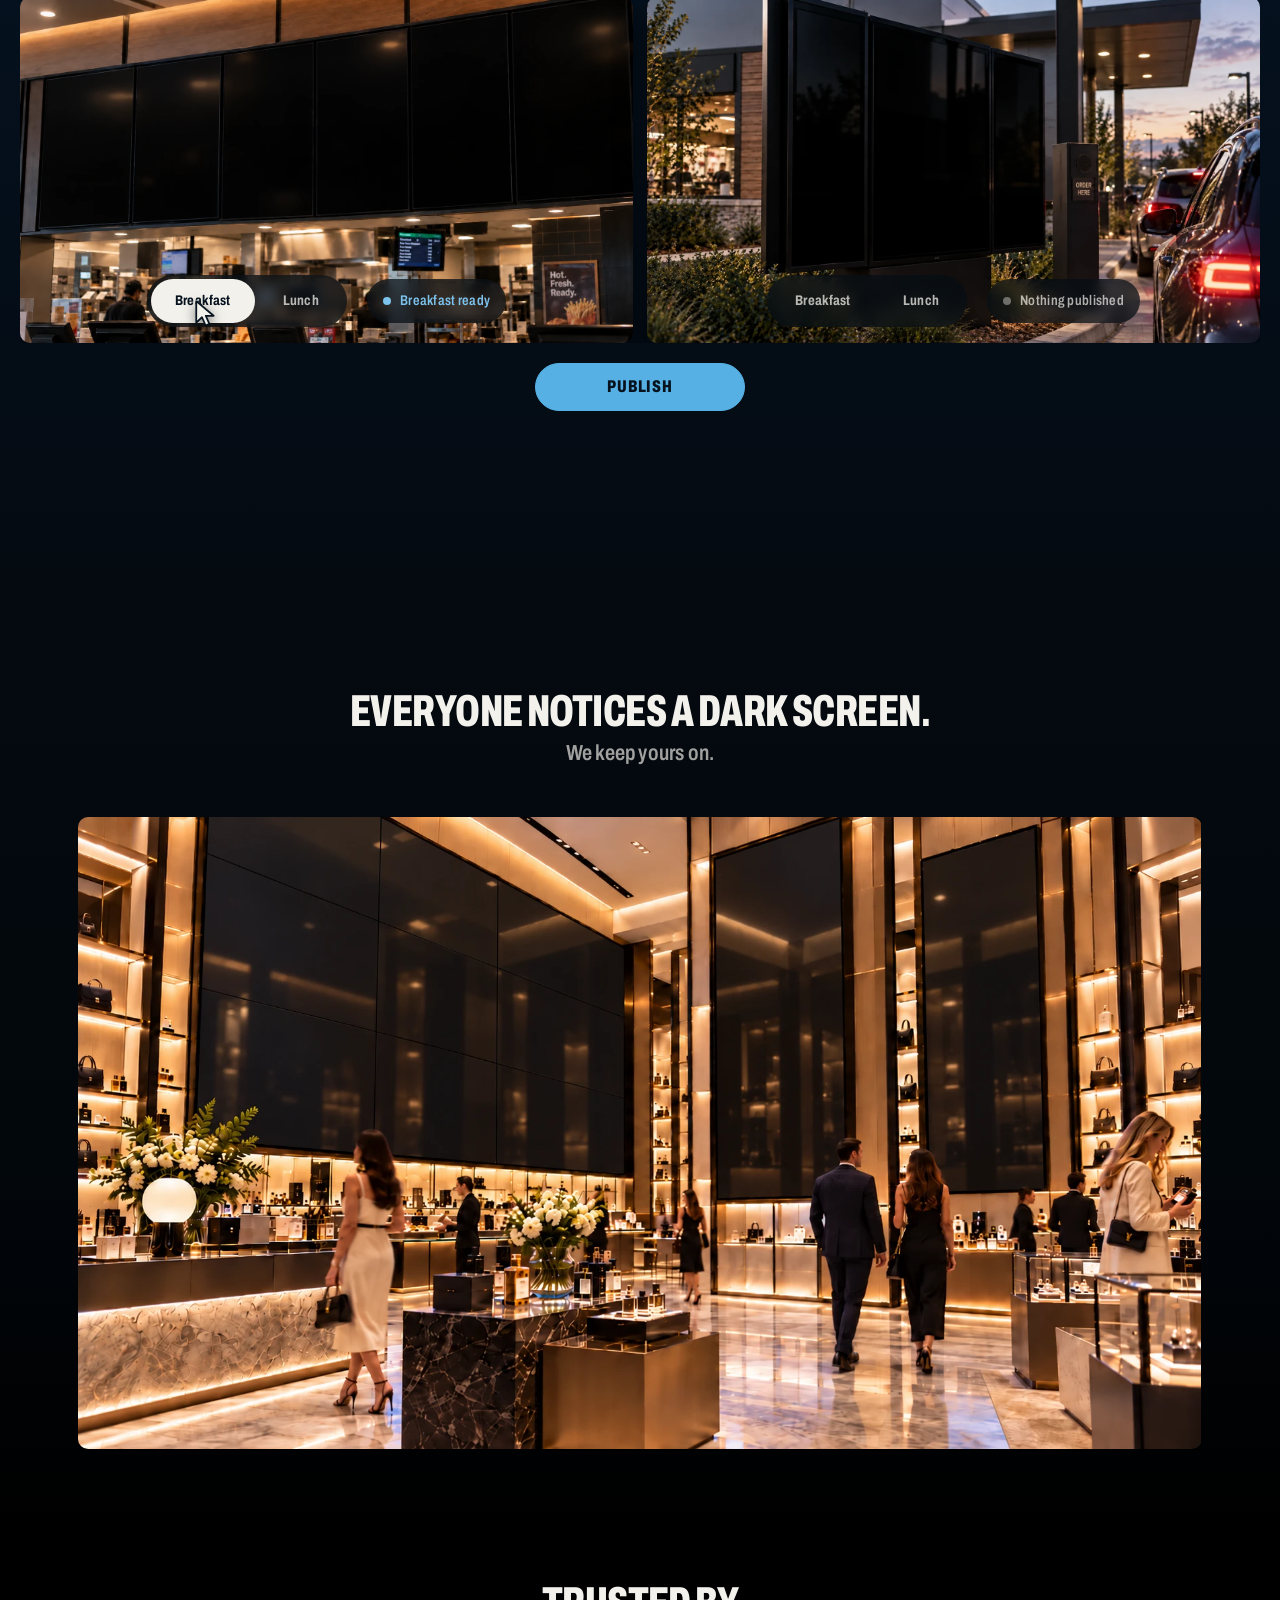
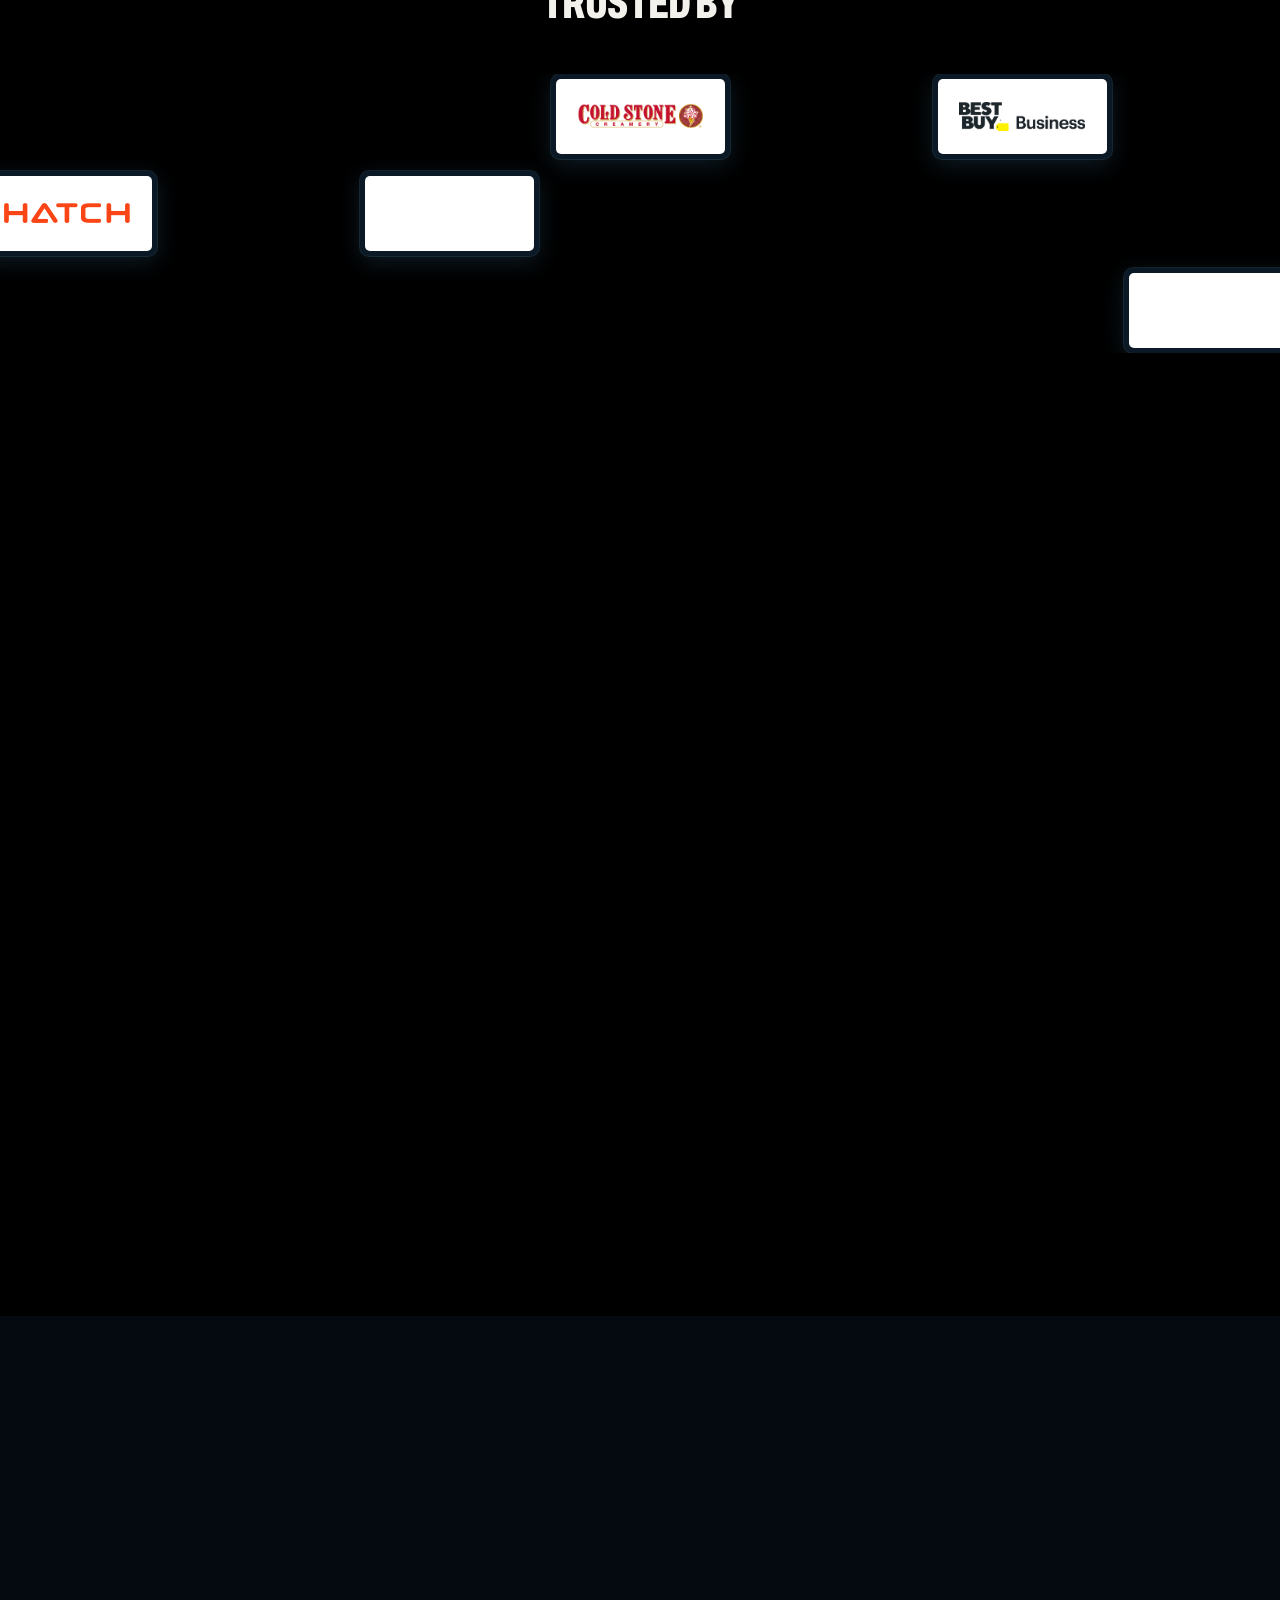
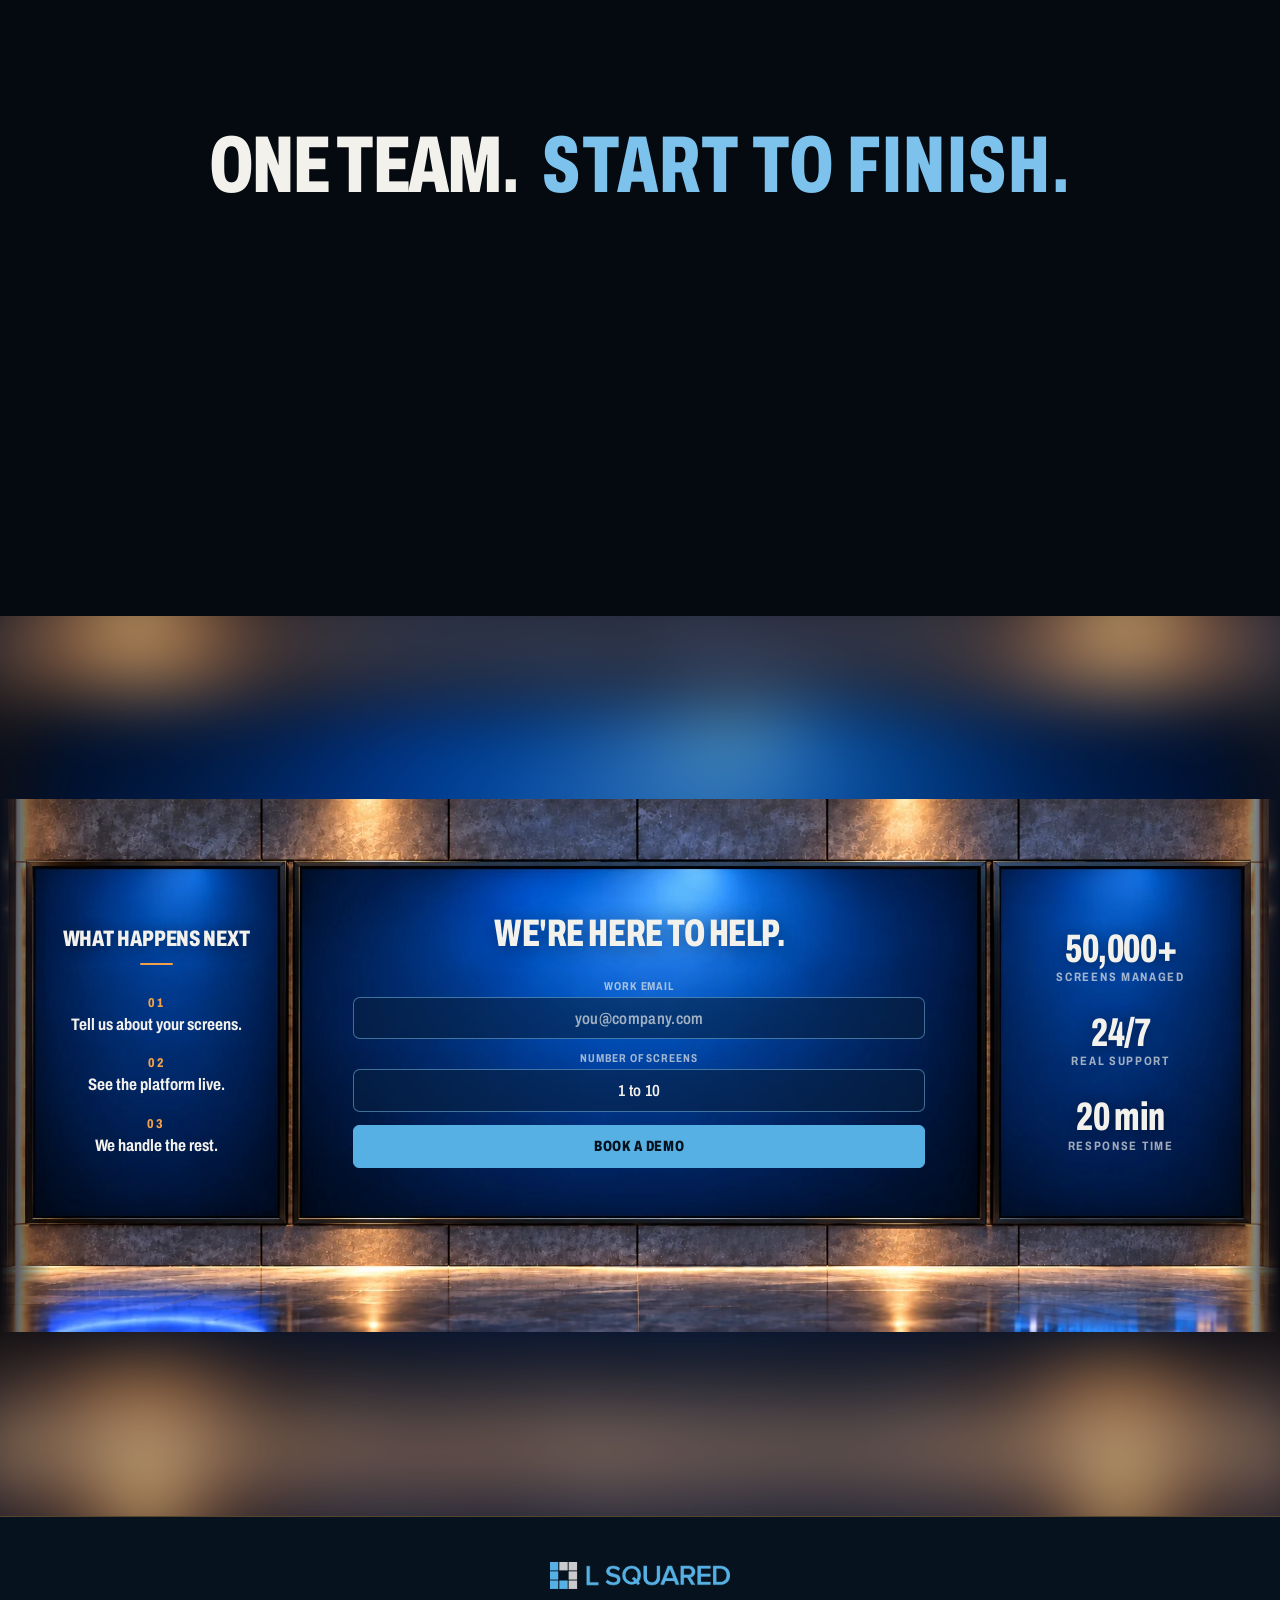
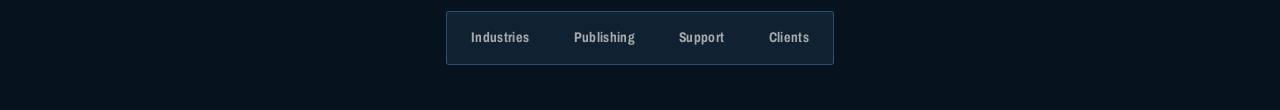
==== commit 7ba181b7: "r117: Dark screen on a laptop runs the phone's automatic loop instead of the drag handle: off 3s, th" ====
--- a/index.html
+++ b/index.html
@@ -15,7 +15,7 @@
 <link rel="stylesheet" href="css/base.css?v=r91">
 <link rel="stylesheet" href="css/hero.css?v=r91">
 <link rel="stylesheet" href="css/orbit.css?v=r91">
-<link rel="stylesheet" href="css/sections.css?v=r91">
+<link rel="stylesheet" href="css/sections.css?v=r117">
 <link rel="stylesheet" href="css/reviews.css?v=r116">
 <link rel="stylesheet" href="css/grounds-light.css?v=r91">
 <link rel="stylesheet" href="css/mobile.css?v=r101" media="(max-width: 760px)">
@@ -199,8 +199,8 @@
     <p class="rely__sub">Yours stay on.</p>
     <div class="rely__frame" data-wipe>
       <div class="rely__stack">
-        <div class="rely__ph rely__ph--off" id="rely-off" style="background-image:url(assets/retail-off.webp?v=r76)"></div>
-        <div class="rely__ph rely__ph--on" id="rely-on" style="background-image:url(assets/retail-on.webp?v=r76)"></div>
+        <div class="rely__ph rely__ph--off" id="rely-off" style="background-image:url(assets/store-off.webp?v=r117)"></div>
+        <div class="rely__ph rely__ph--on" id="rely-on" style="background-image:url(assets/store-on.webp?v=r117)"></div>
         <div class="rely__handle" id="rely-handle" role="slider" tabindex="0"
              aria-label="Drag to compare dead screens with working screens"
              aria-valuemin="0" aria-valuemax="100" aria-valuenow="76"
@@ -313,7 +313,8 @@
 <script src="js/fall.js?v=r102"></script>
 <script src="js/reviews.js?v=r116"></script>
 <script src="js/shed.js?v=r92"></script>
-<script src="js/page.js?v=r101"></script>
+<script src="js/page.js?v=r117"></script>
+<script src="js/relyloop.js?v=r117"></script>
 <script src="js/orbit.js?v=r91"></script>
 </body>
 </html>
--- a/css/sections.css
+++ b/css/sections.css
@@ -400,10 +400,10 @@
      WHOLE. The height is whatever the section has left under the two lines of
      copy, and the width follows the real ratio, so nothing is cut. */
   --relyh:min(700px,calc(100dvh - 2 * var(--pad-sec) - var(--gap-title) - 100px));
-  aspect-ratio:2172 / 724;   /* r23: the new matched pair is 2172x724, exactly 3:1 */
-  /* r32: image led, like Industries. The scene runs nearly the full window width, whole, and the section
-     takes the height that needs (a little past one screen on a short window). */
-  width:min(calc(100vw - 40px),2400px);
+  aspect-ratio:1672 / 941;   /* r117: the store pair (store-off.webp, store-on.webp) is 1672x941 */
+  /* r117: the photo is shown whole under the two lines of copy: as wide as the
+     window allows, but never taller than the room left on one screen */
+  width:min(calc(100vw - 40px),calc((100dvh - 2 * var(--pad-sec) - var(--gap-title) - 110px) * 1672 / 941),2400px);
   height:auto;
   touch-action:pan-y;
   box-shadow:0 16px 34px rgba(0,0,0,.55);
@@ -429,6 +429,11 @@
 .rely__grip i{background:var(--hi);border-radius:1px}
 .rely__grip i:nth-child(5){background:none}
 .rely__handle:active .rely__grip{transform:scale(.94)}
+/* r117: the laptop loop (js/relyloop.js): the pixel bar rides the lit edge, no handle */
+.rely__bar{position:absolute;top:0;left:0;height:100%;width:40px;pointer-events:none;opacity:0;z-index:4;
+  will-change:transform,opacity;filter:drop-shadow(0 0 12px rgba(255,153,0,.55))}
+.rely--loop{cursor:pointer}
+@media (prefers-reduced-motion:reduce){.rely__bar{display:none}}
 
 @media (max-height:600px){
   .rely__h{font-size:var(--title)}
@@ -752,7 +757,7 @@
   .strips{--rowh:calc(min(calc(100dvh - 2 * var(--pad-sec) - var(--gap-title) - 1.1 * var(--title)),720px) * var(--k-strips,1))}
   .ind__stage{height:calc(min(80dvh,calc(100vw / 3)) * var(--k-ind,1))}
   .pub__rig{--pubh:calc((100dvh - 2 * var(--pad-sec) - 2 * (var(--title) + var(--gap-title))) * var(--k-pub,1))}
-  .rely__frame{width:calc(min(calc(100vw - 40px),2400px) * var(--k-rely,1))}
+  .rely__frame{width:calc(min(calc(100vw - 40px),calc((100dvh - 2 * var(--pad-sec) - var(--gap-title) - 110px) * 1672 / 941),2400px) * var(--k-rely,1))}
 }
 
 /* r65: the optional lines from content.js, in the same voice as the dead
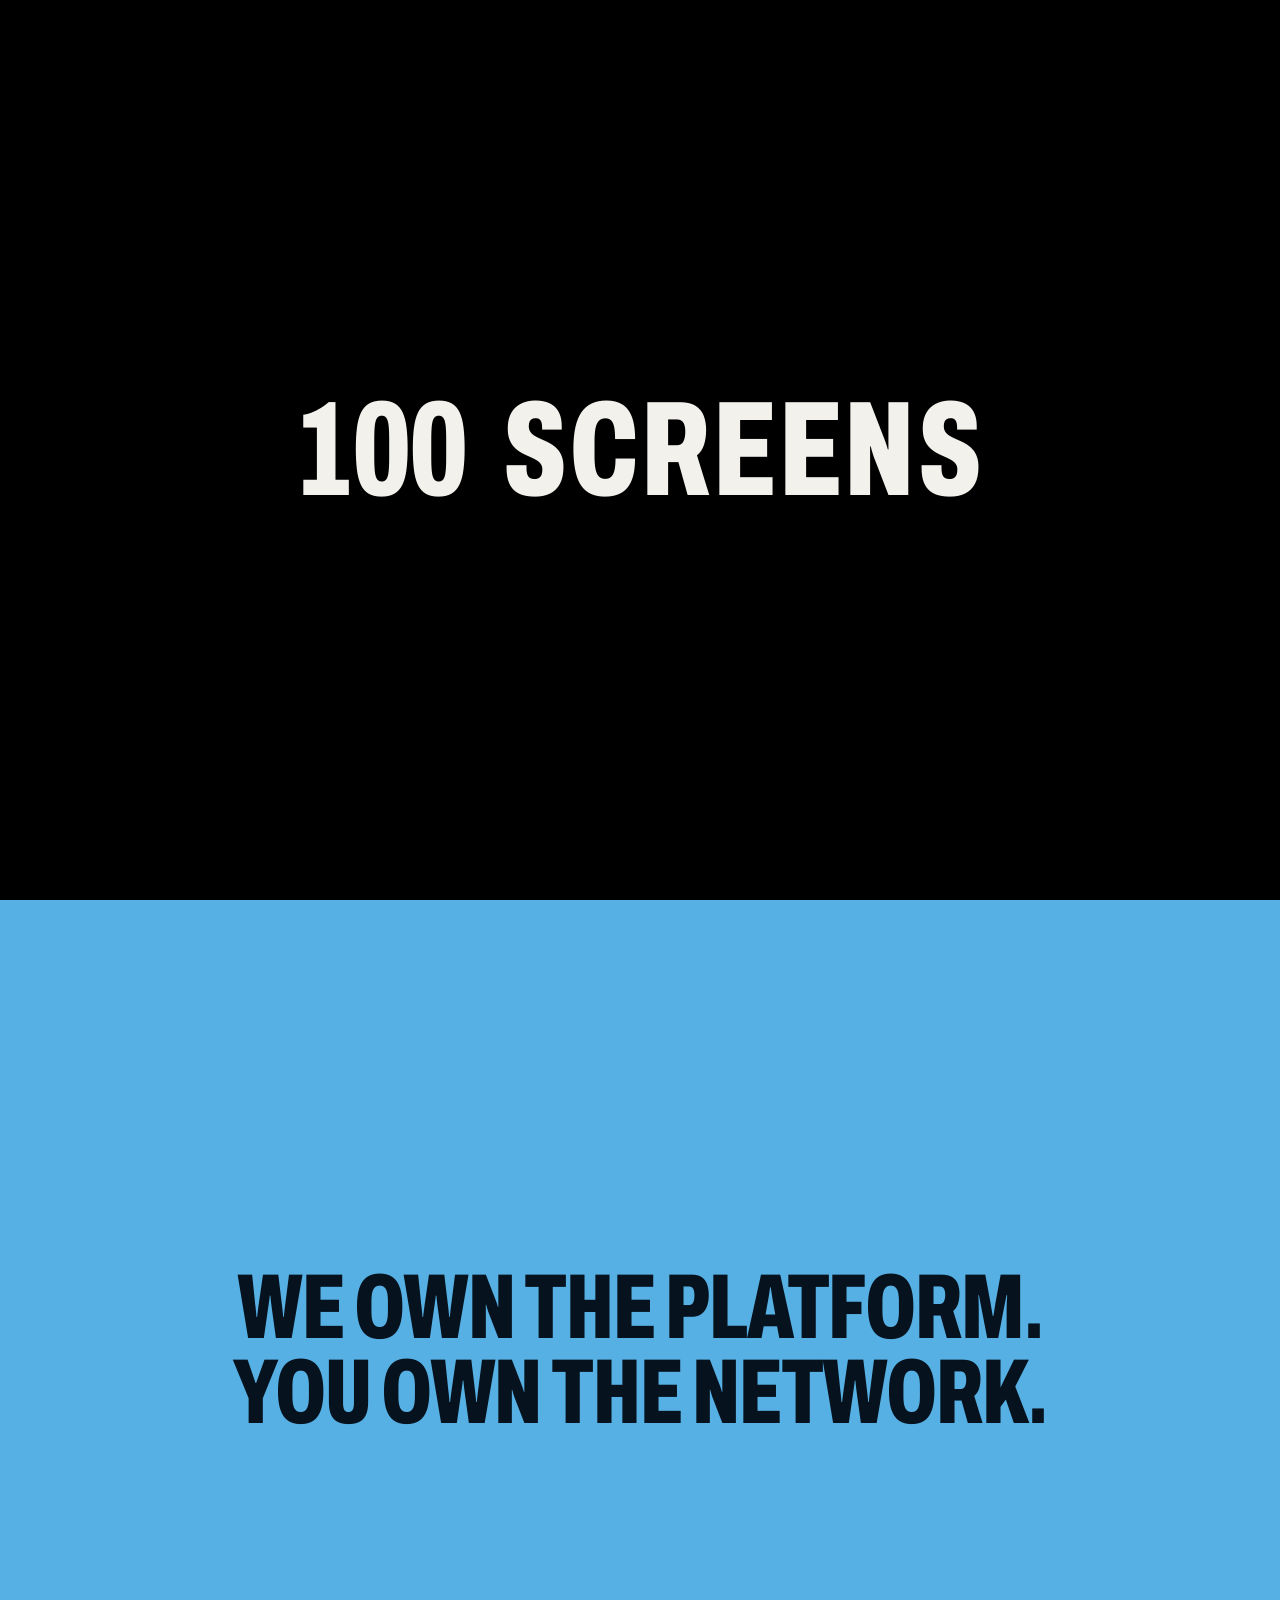
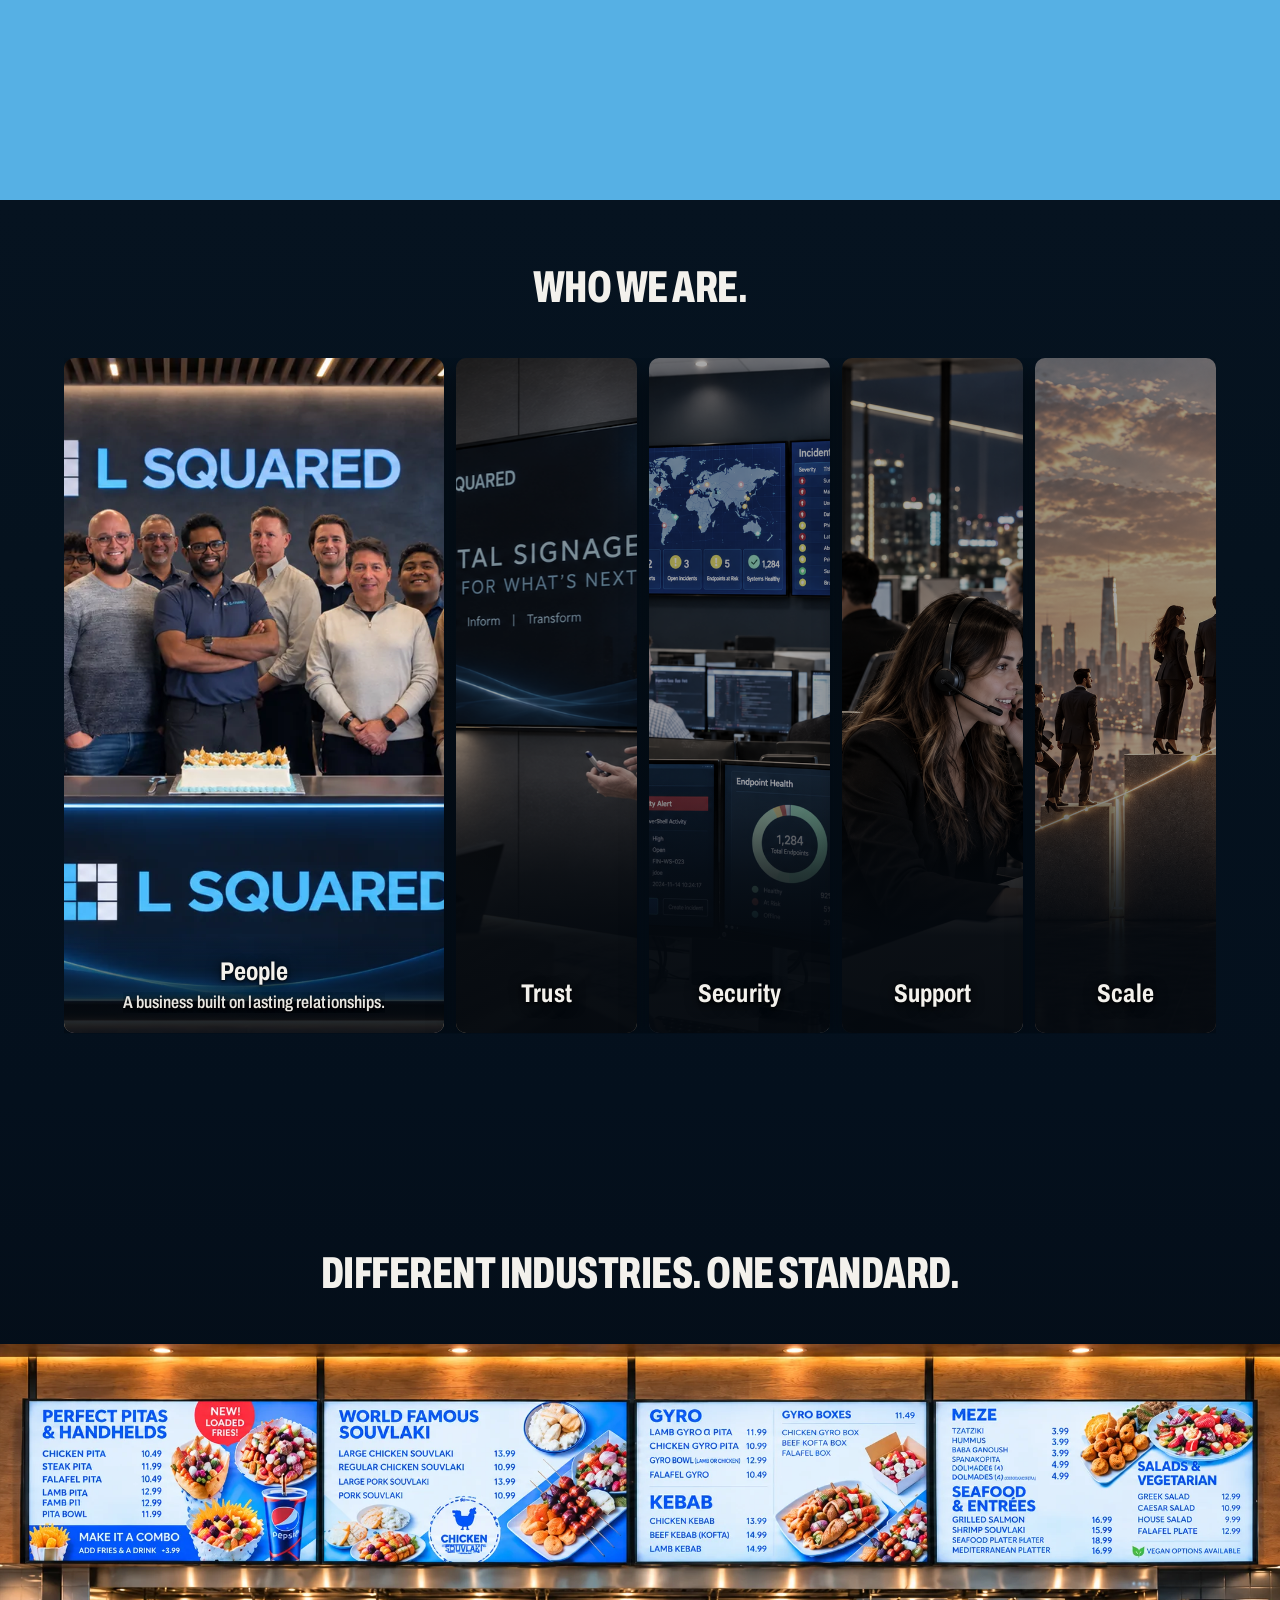
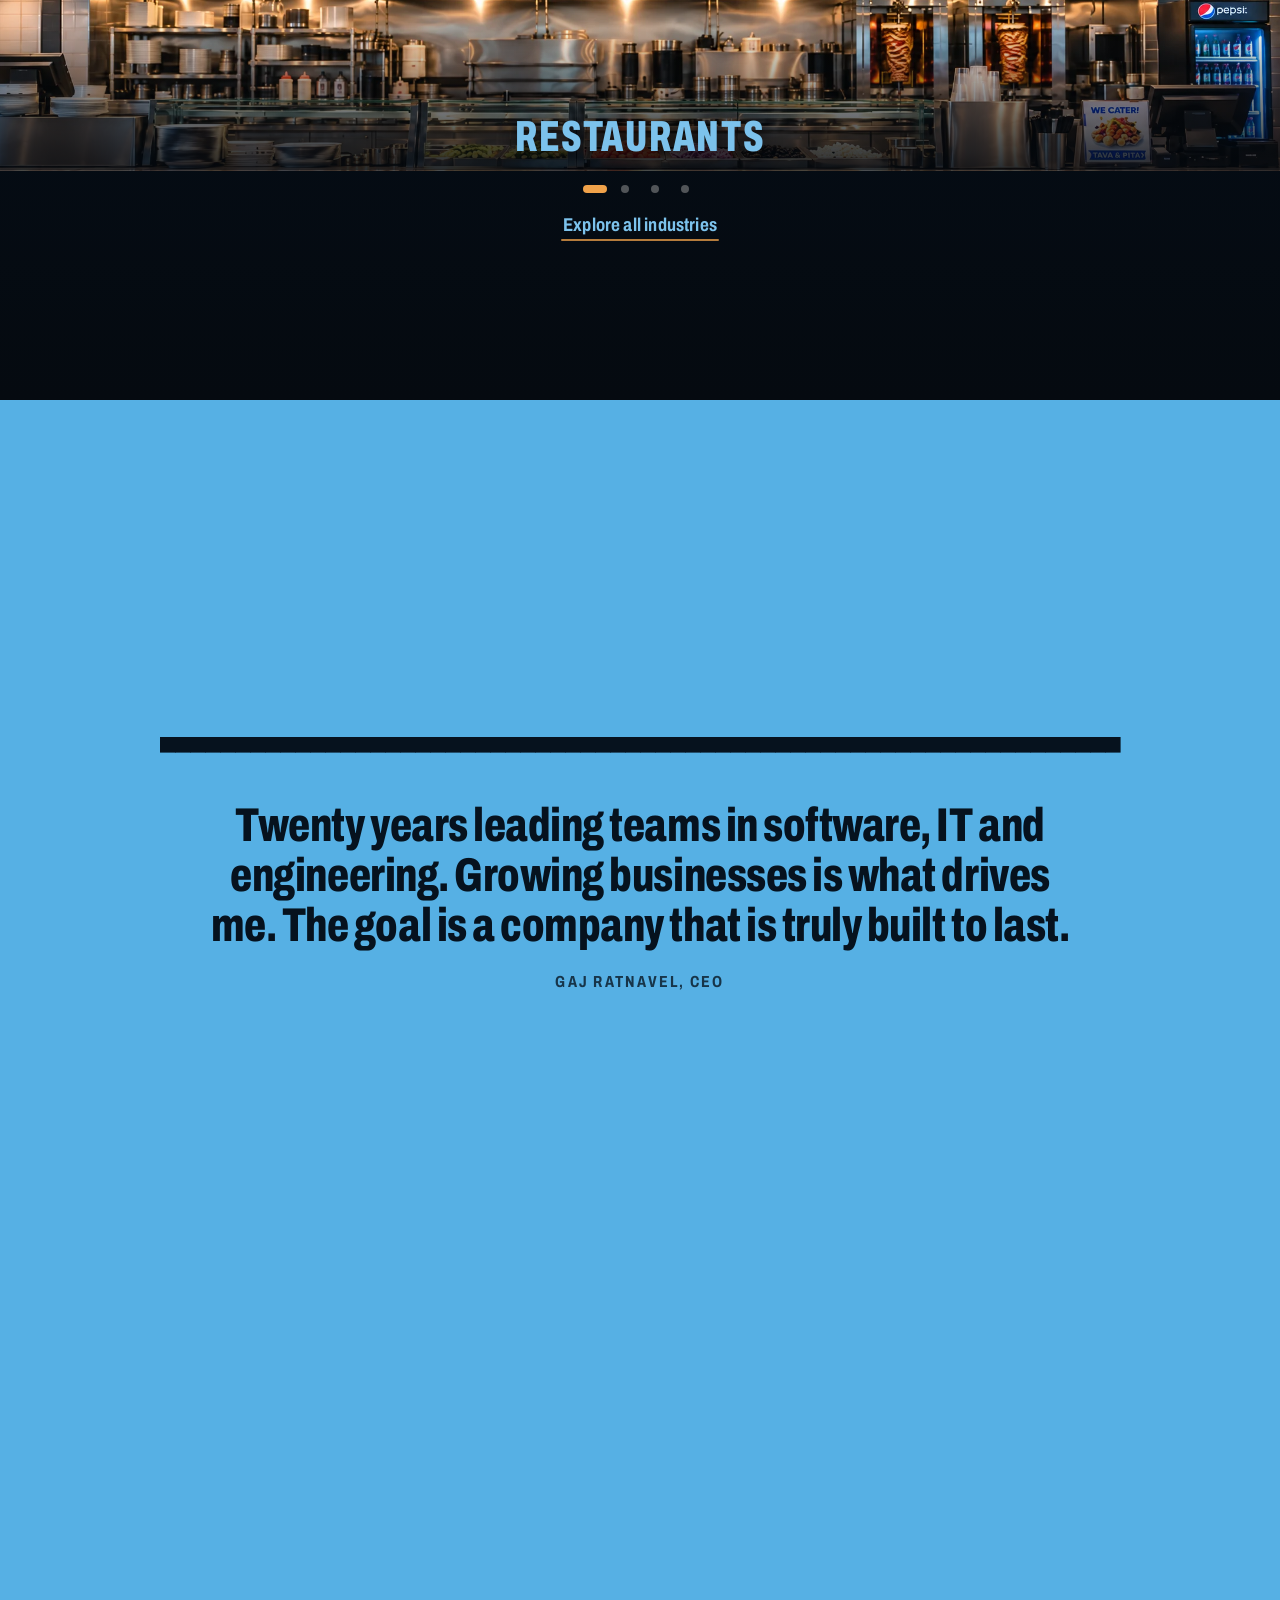
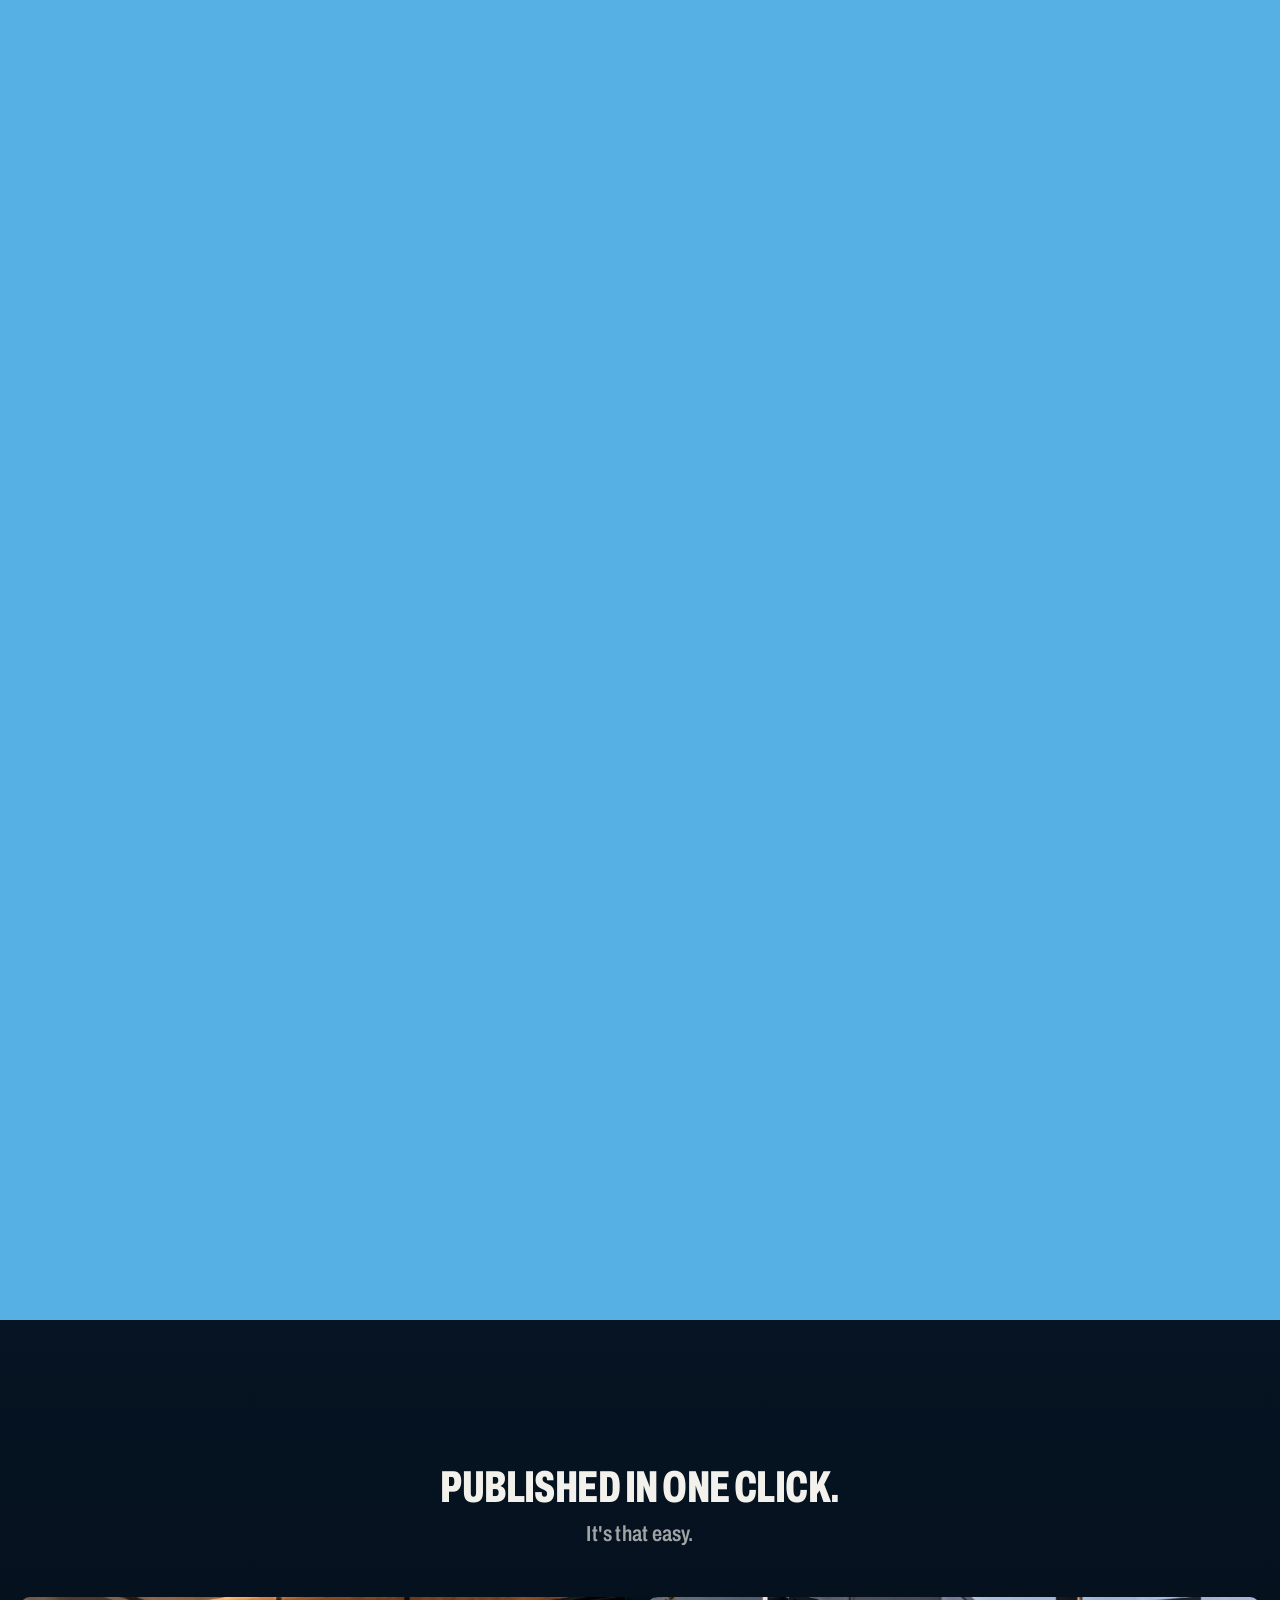
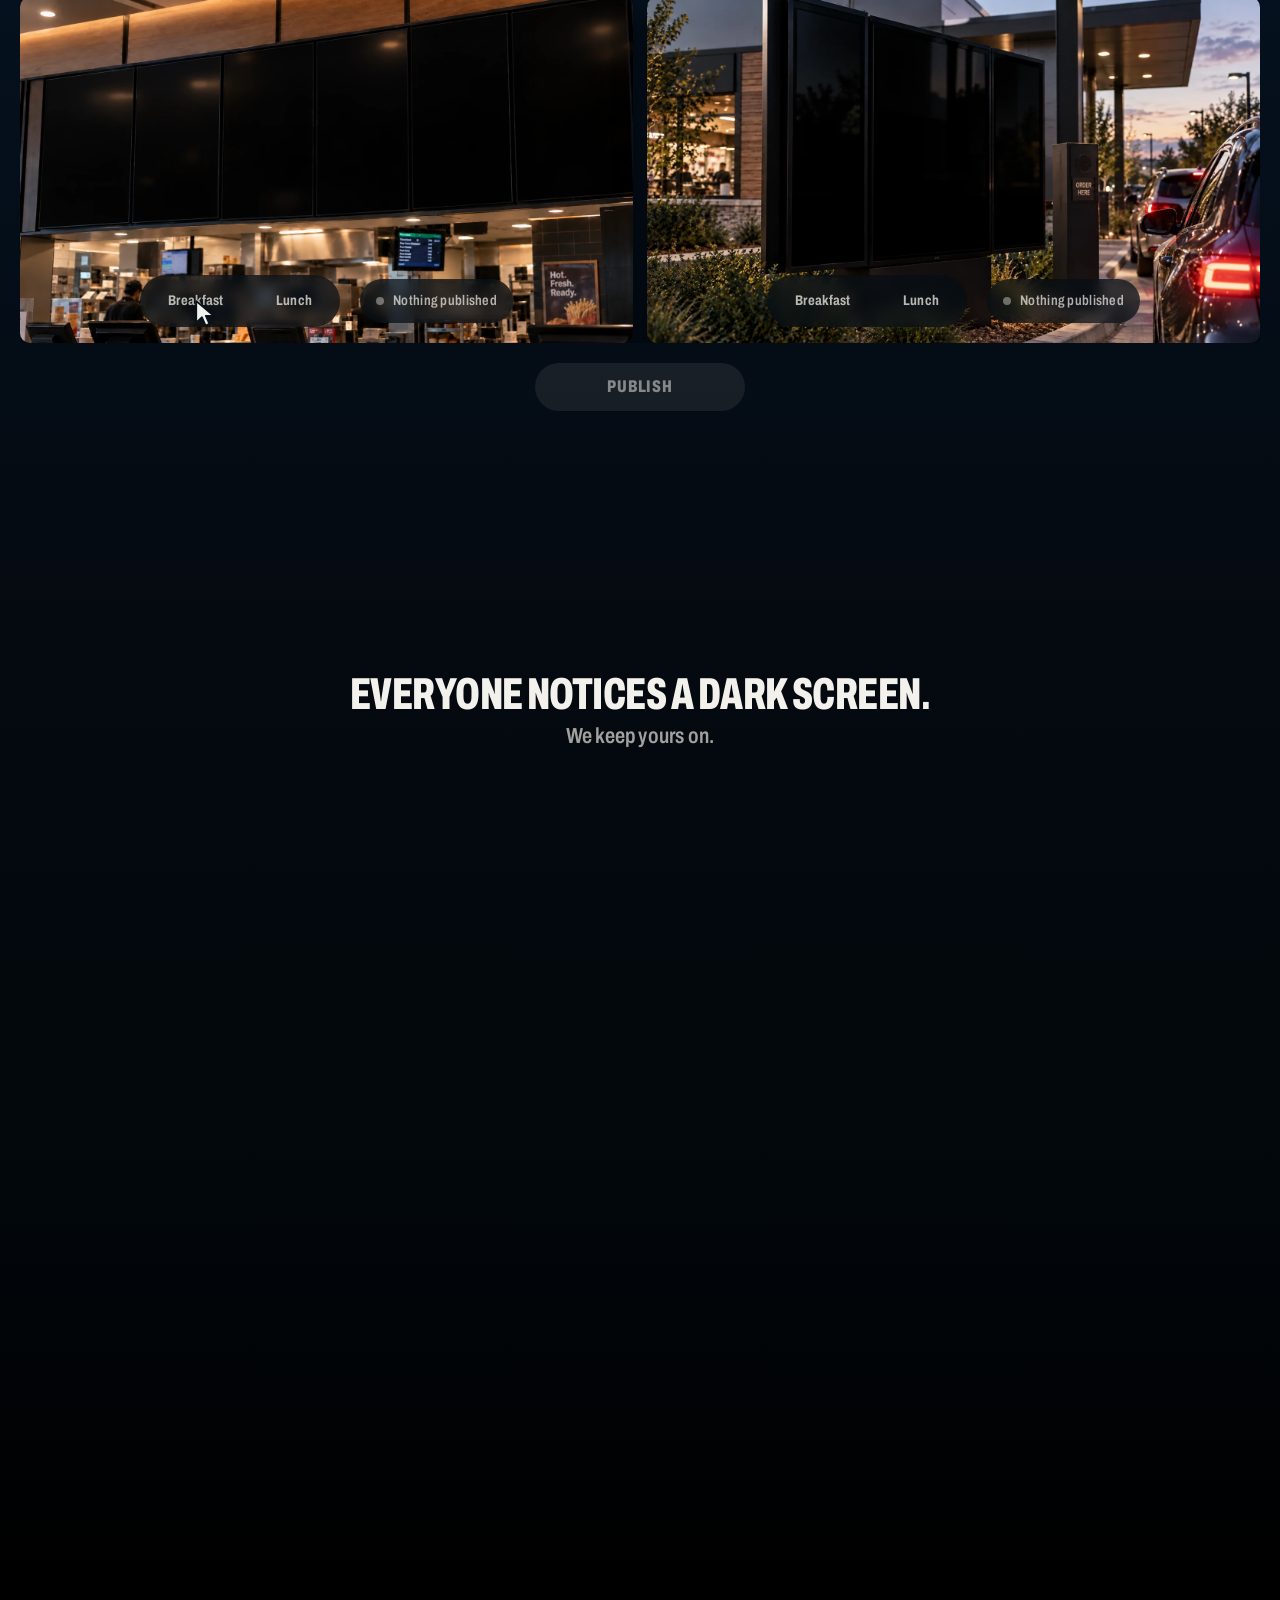
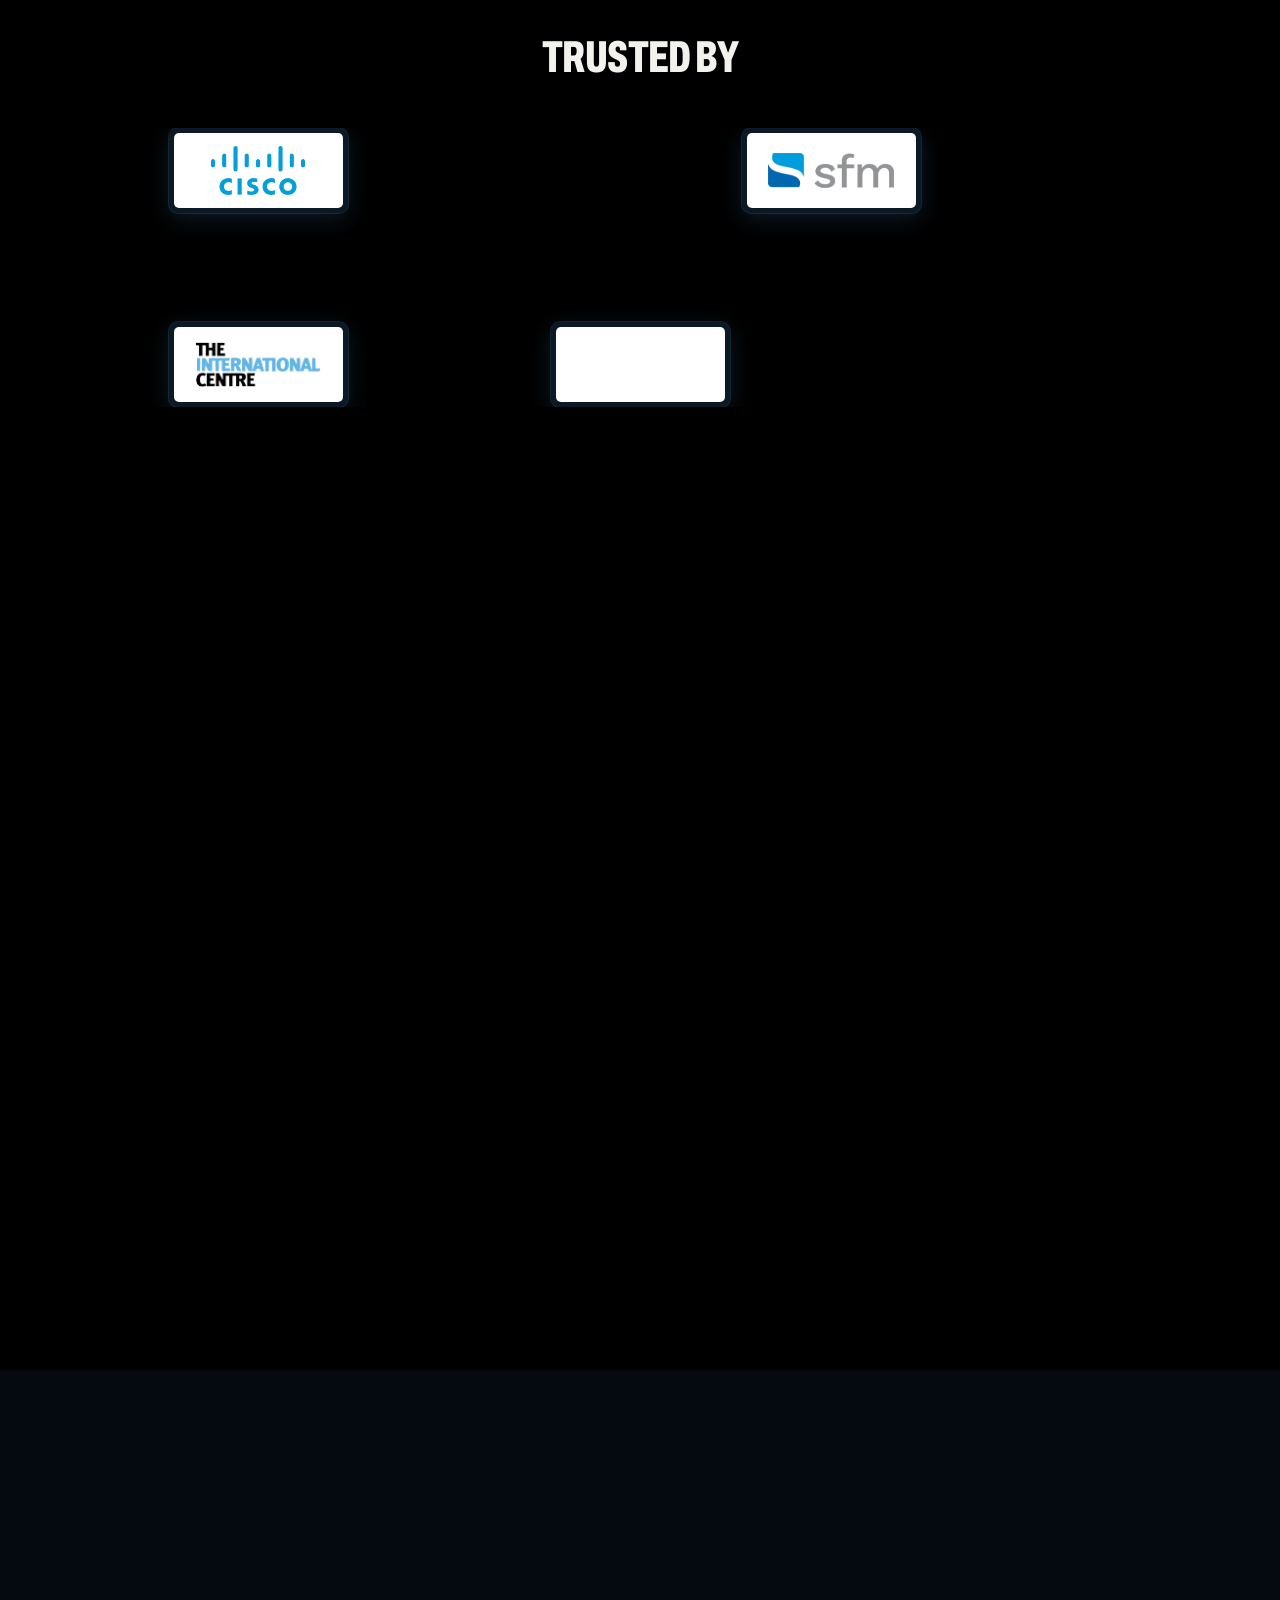
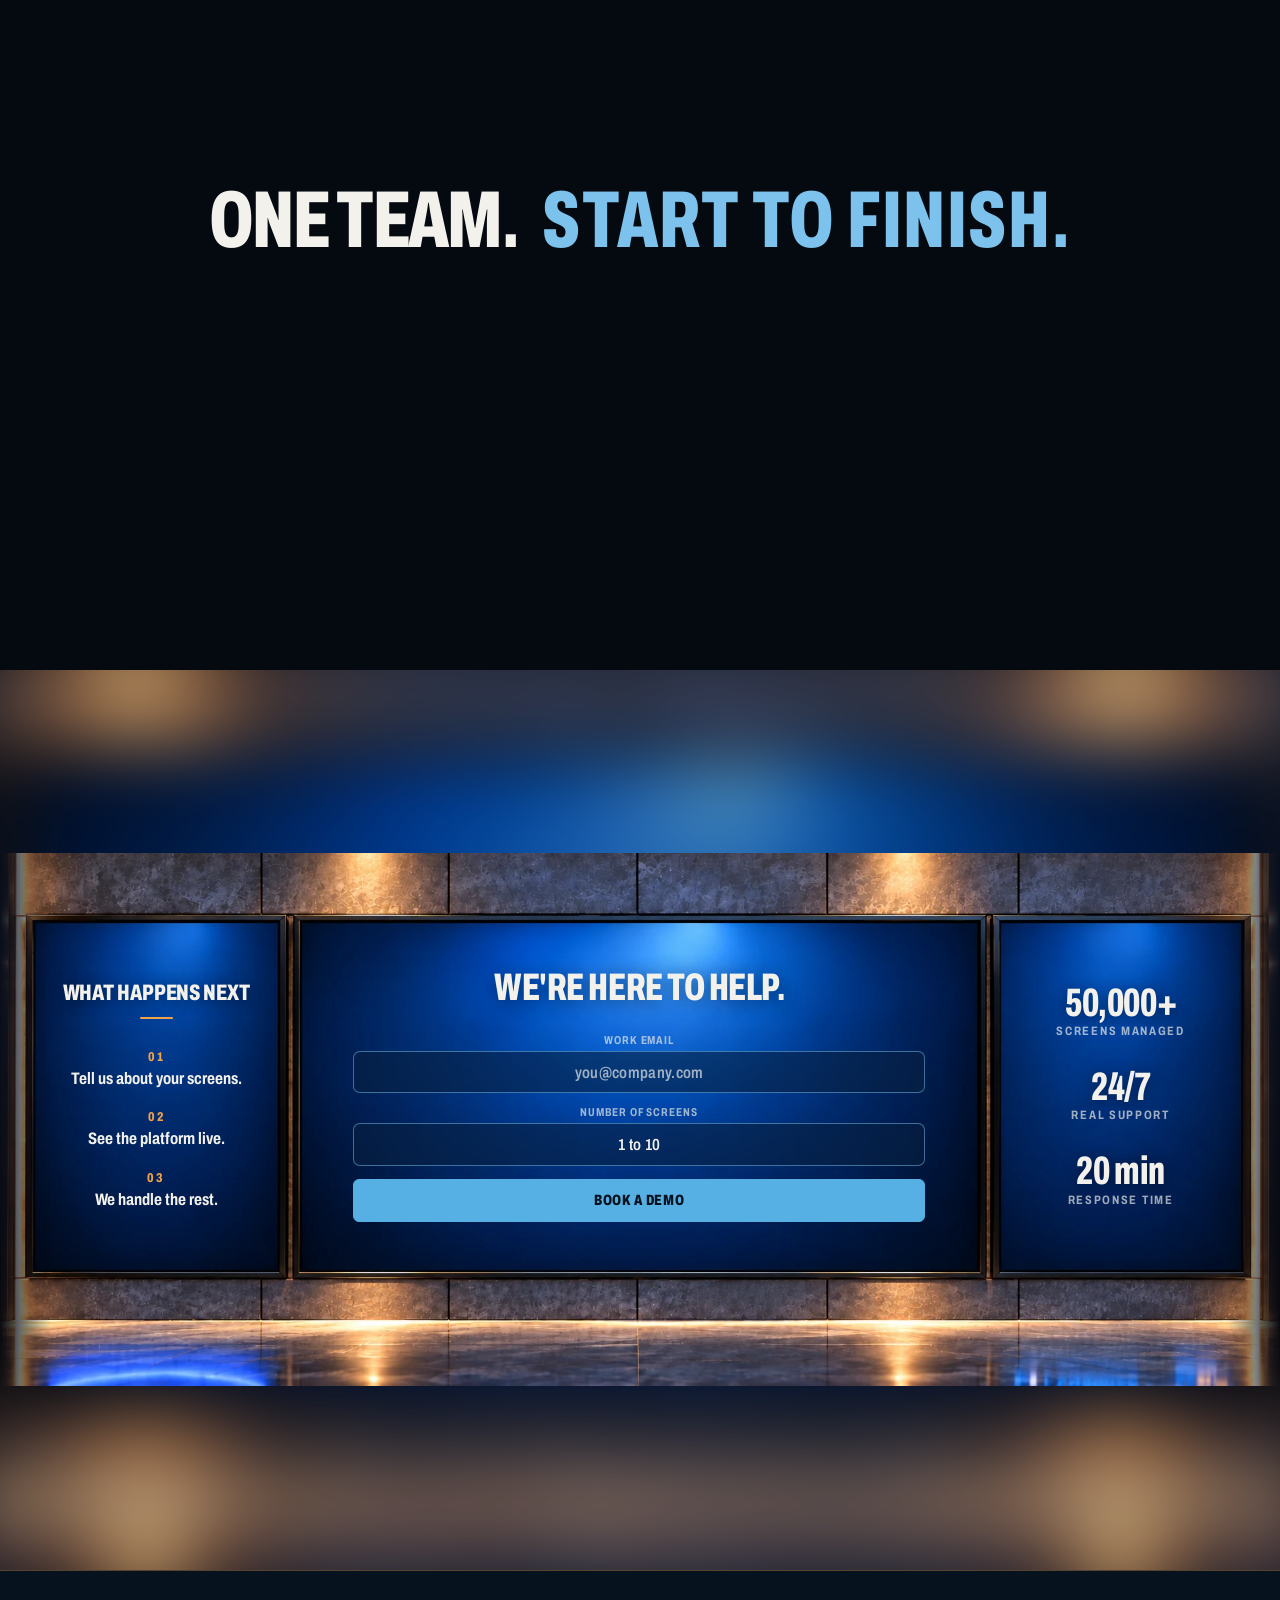
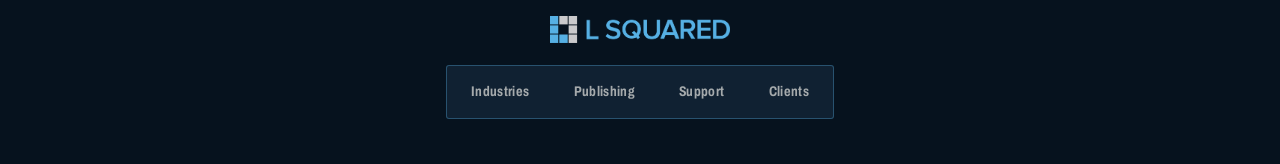
==== commit 11bb4d5e: "r118: the laptop Dark screen photo runs full width, edge to edge Co-Authored-By: Claude Fable 5.1 <n" ====
--- a/index.html
+++ b/index.html
@@ -15,7 +15,7 @@
 <link rel="stylesheet" href="css/base.css?v=r91">
 <link rel="stylesheet" href="css/hero.css?v=r91">
 <link rel="stylesheet" href="css/orbit.css?v=r91">
-<link rel="stylesheet" href="css/sections.css?v=r117">
+<link rel="stylesheet" href="css/sections.css?v=r118">
 <link rel="stylesheet" href="css/reviews.css?v=r116">
 <link rel="stylesheet" href="css/grounds-light.css?v=r91">
 <link rel="stylesheet" href="css/mobile.css?v=r101" media="(max-width: 760px)">
--- a/css/sections.css
+++ b/css/sections.css
@@ -401,9 +401,8 @@
      copy, and the width follows the real ratio, so nothing is cut. */
   --relyh:min(700px,calc(100dvh - 2 * var(--pad-sec) - var(--gap-title) - 100px));
   aspect-ratio:1672 / 941;   /* r117: the store pair (store-off.webp, store-on.webp) is 1672x941 */
-  /* r117: the photo is shown whole under the two lines of copy: as wide as the
-     window allows, but never taller than the room left on one screen */
-  width:min(calc(100vw - 40px),calc((100dvh - 2 * var(--pad-sec) - var(--gap-title) - 110px) * 1672 / 941),2400px);
+  /* r118: full width, edge to edge, the whole photo; the section takes the height that needs */
+  width:100vw;margin-left:calc(50% - 50vw);border-radius:0;
   height:auto;
   touch-action:pan-y;
   box-shadow:0 16px 34px rgba(0,0,0,.55);
@@ -757,7 +756,7 @@
   .strips{--rowh:calc(min(calc(100dvh - 2 * var(--pad-sec) - var(--gap-title) - 1.1 * var(--title)),720px) * var(--k-strips,1))}
   .ind__stage{height:calc(min(80dvh,calc(100vw / 3)) * var(--k-ind,1))}
   .pub__rig{--pubh:calc((100dvh - 2 * var(--pad-sec) - 2 * (var(--title) + var(--gap-title))) * var(--k-pub,1))}
-  .rely__frame{width:calc(min(calc(100vw - 40px),calc((100dvh - 2 * var(--pad-sec) - var(--gap-title) - 110px) * 1672 / 941),2400px) * var(--k-rely,1))}
+  .rely__frame{width:calc(100vw * var(--k-rely,1));margin-left:calc(50% - 50vw * var(--k-rely,1))}
 }
 
 /* r65: the optional lines from content.js, in the same voice as the dead
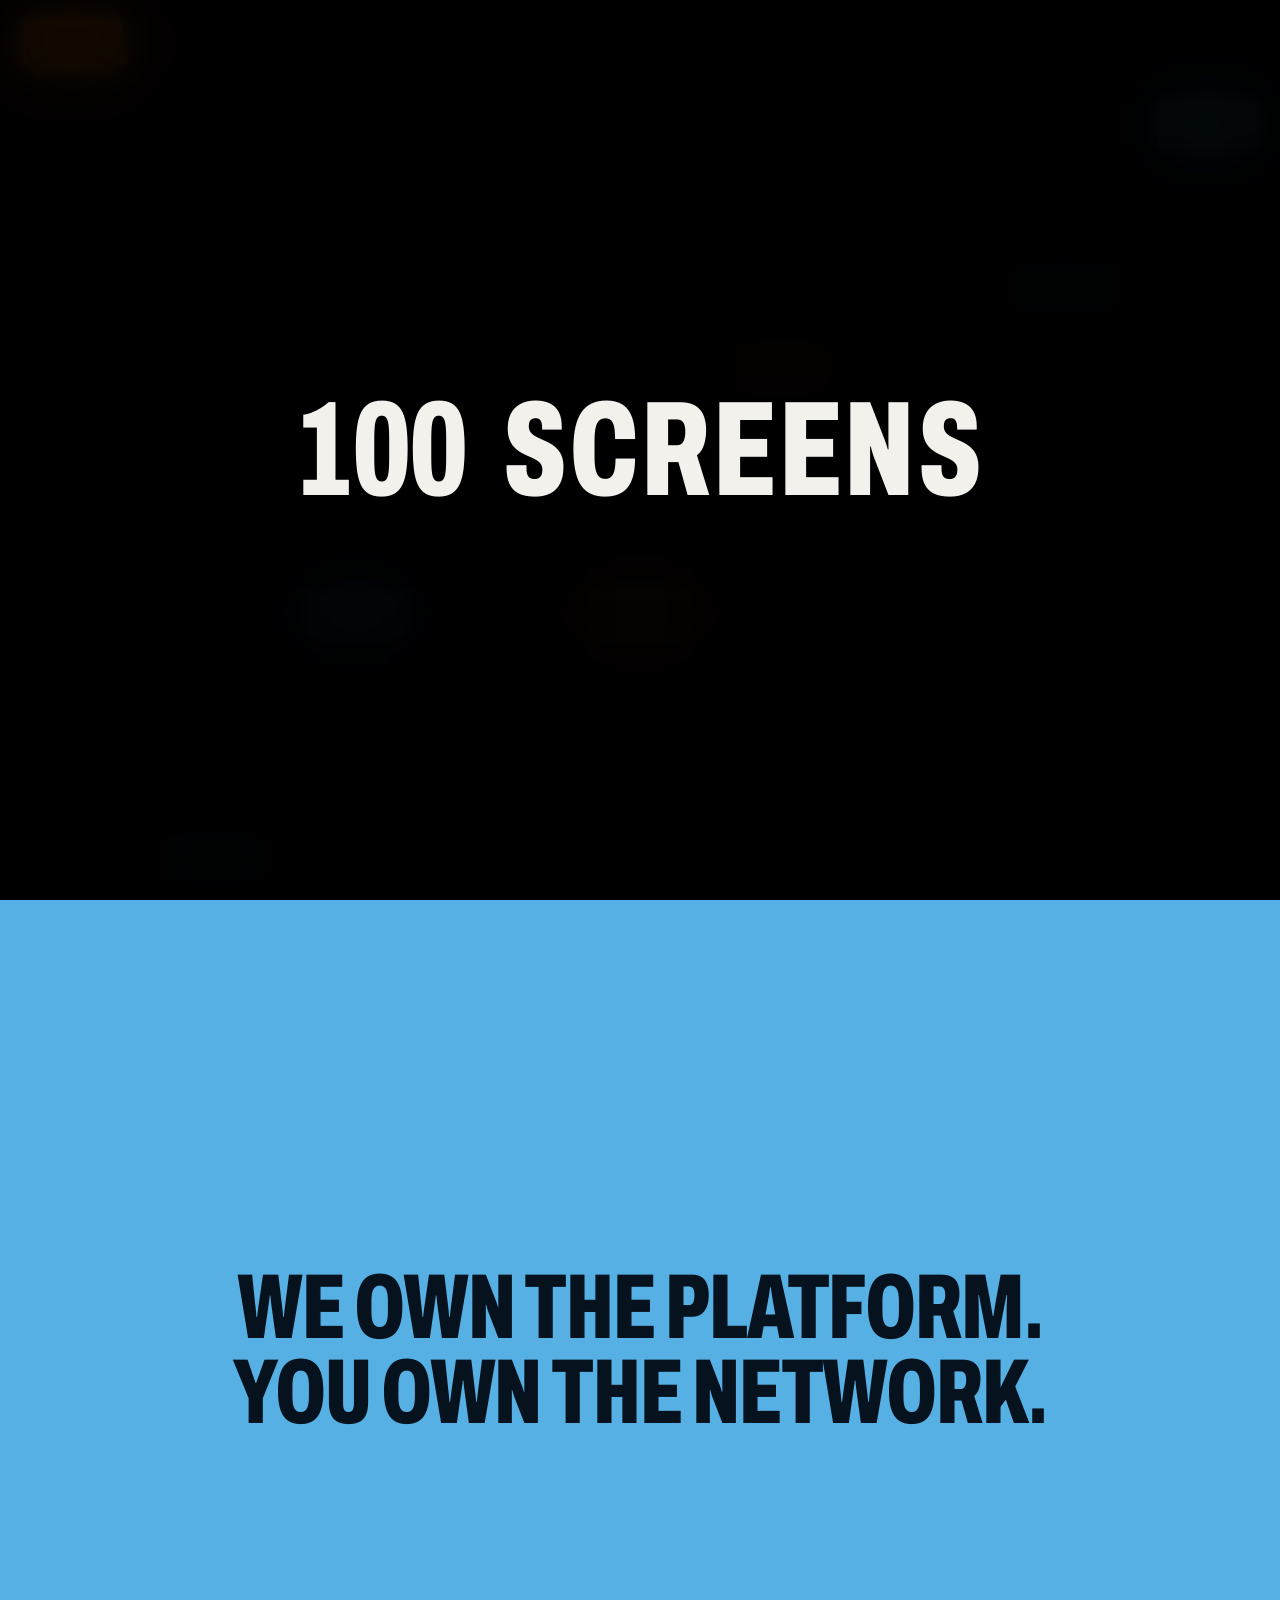
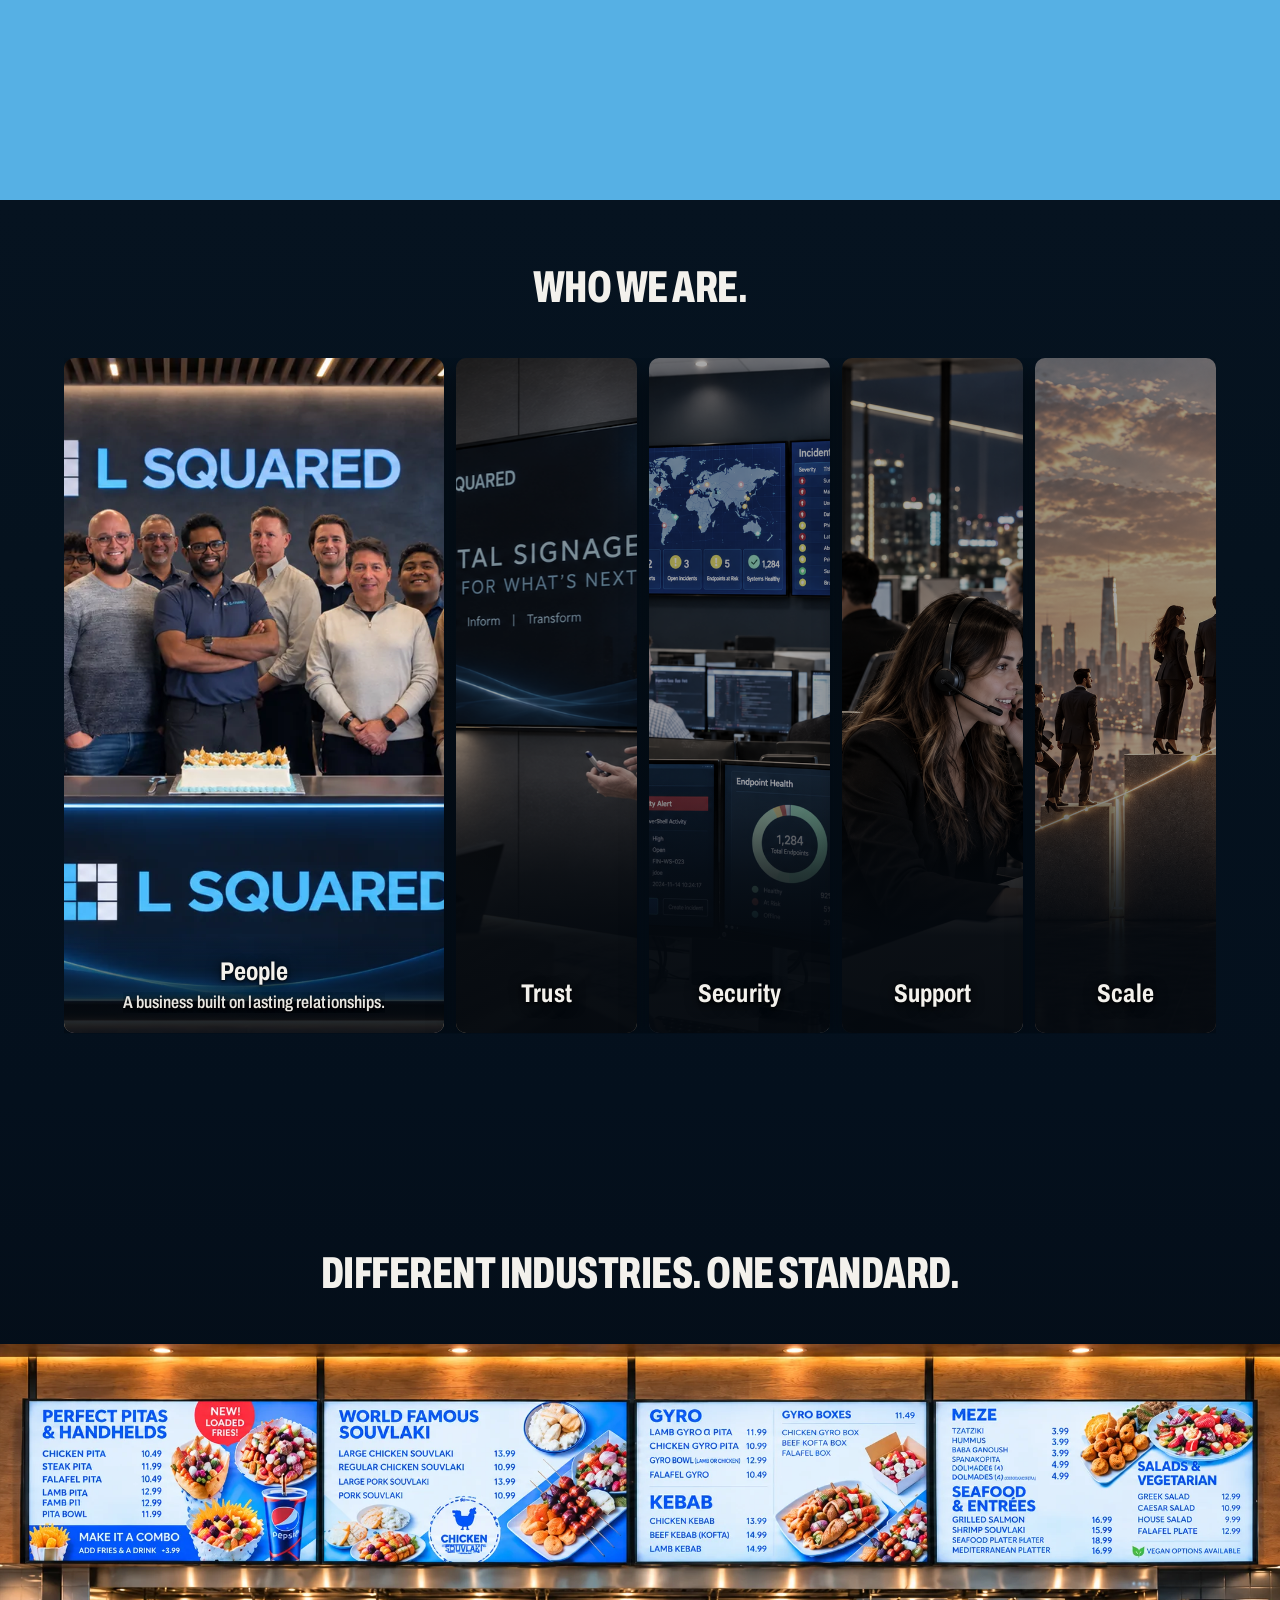
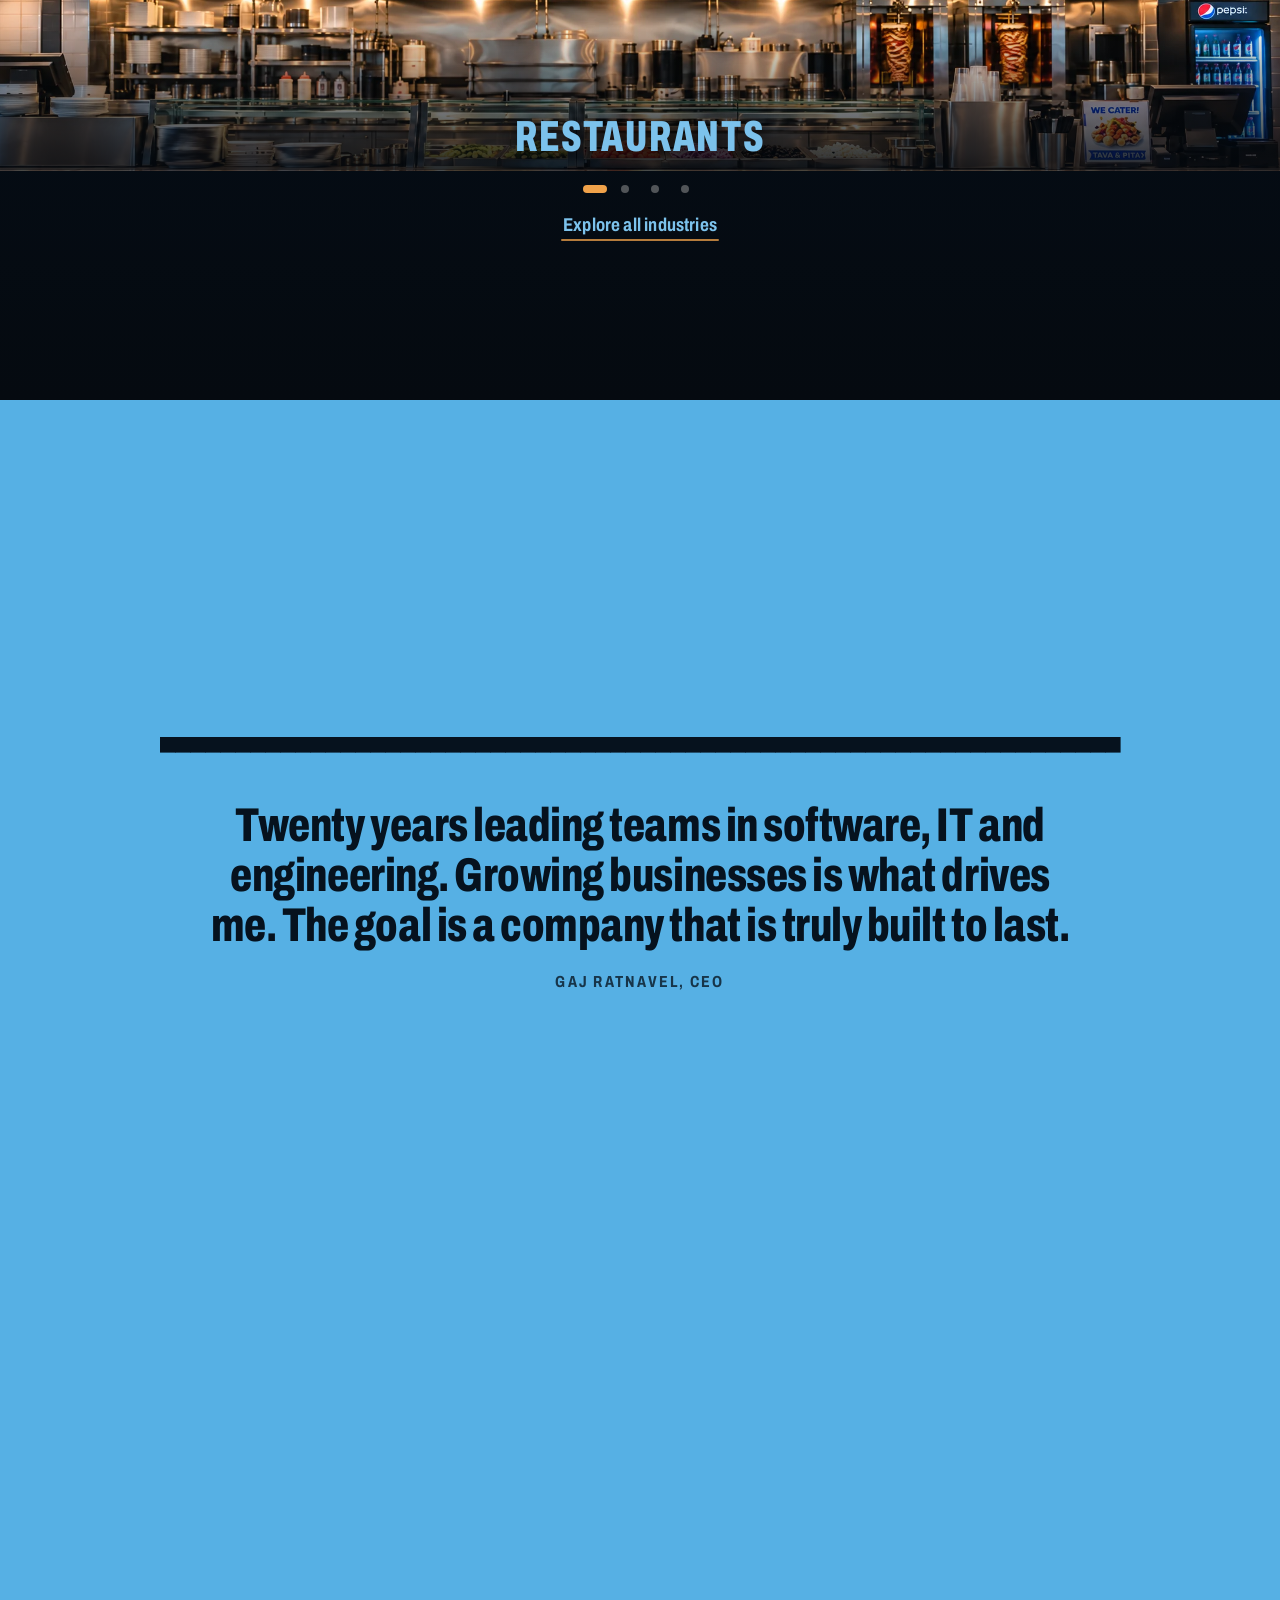
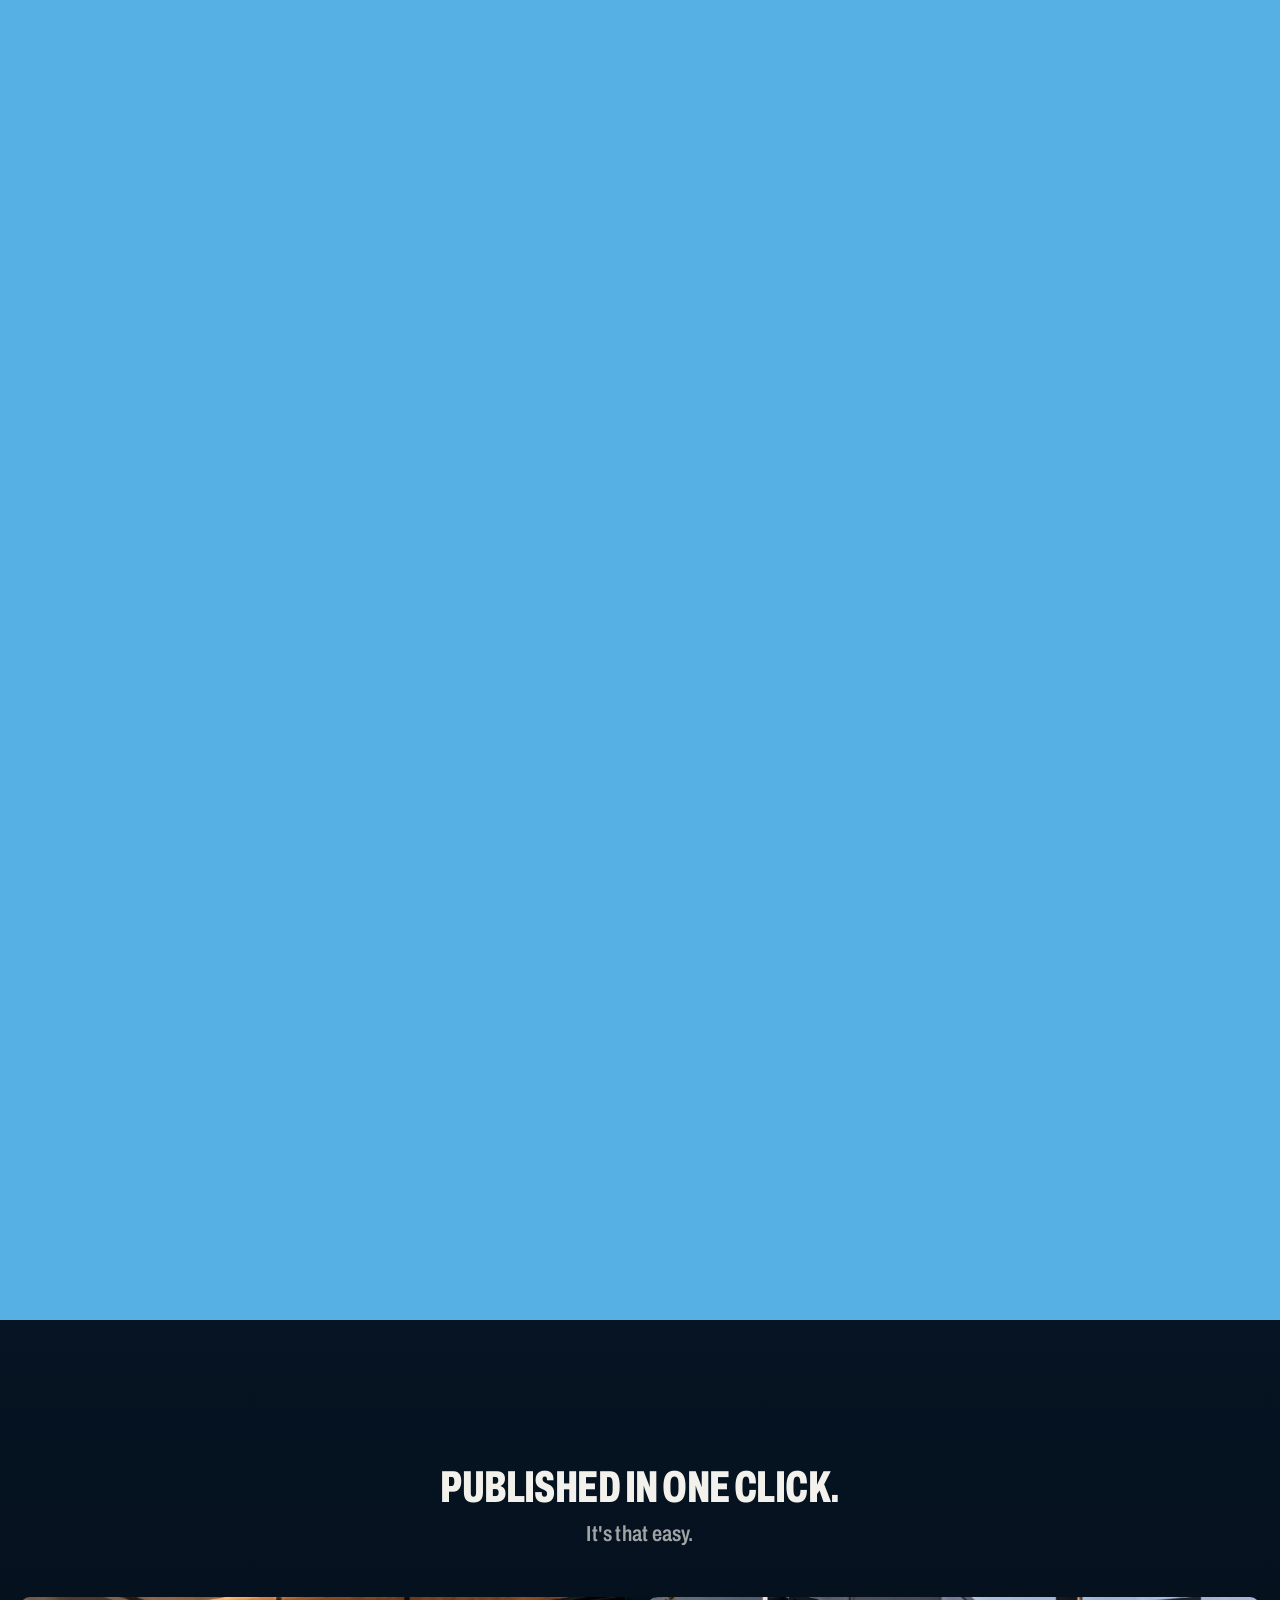
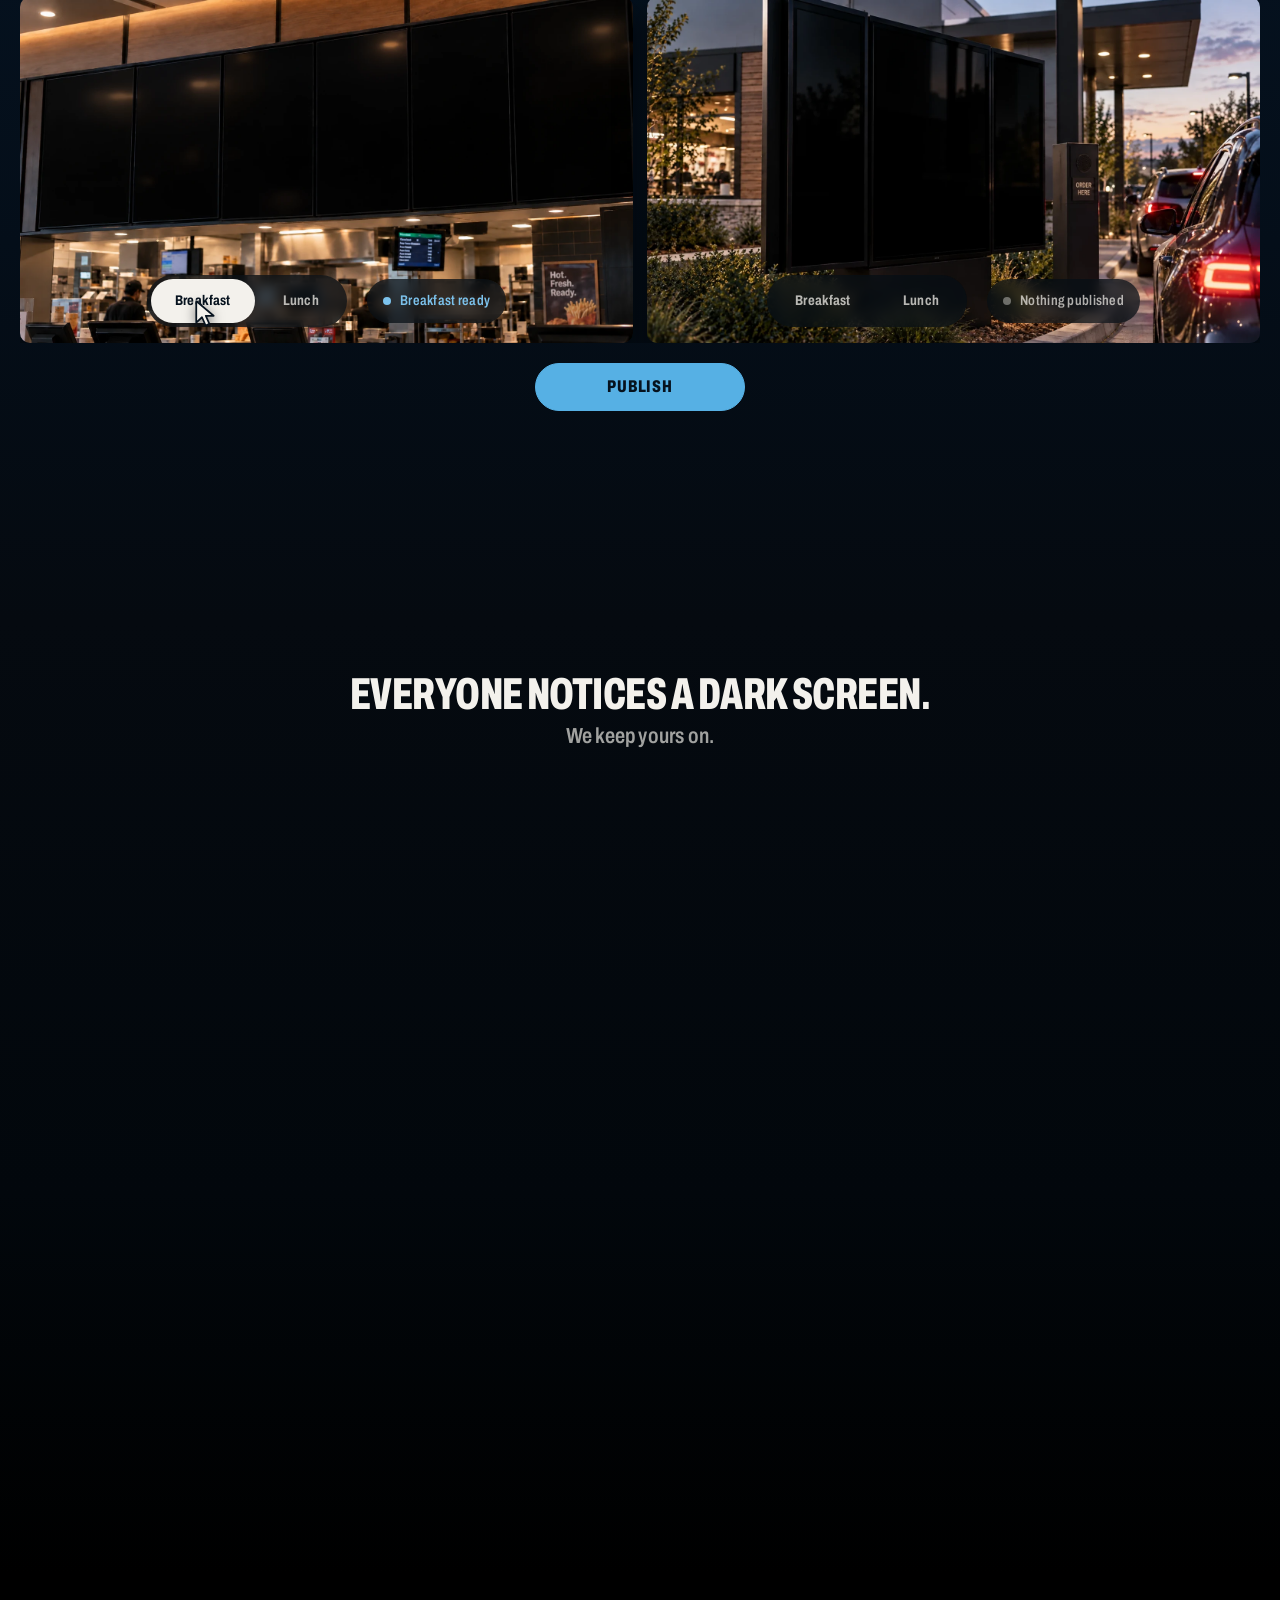
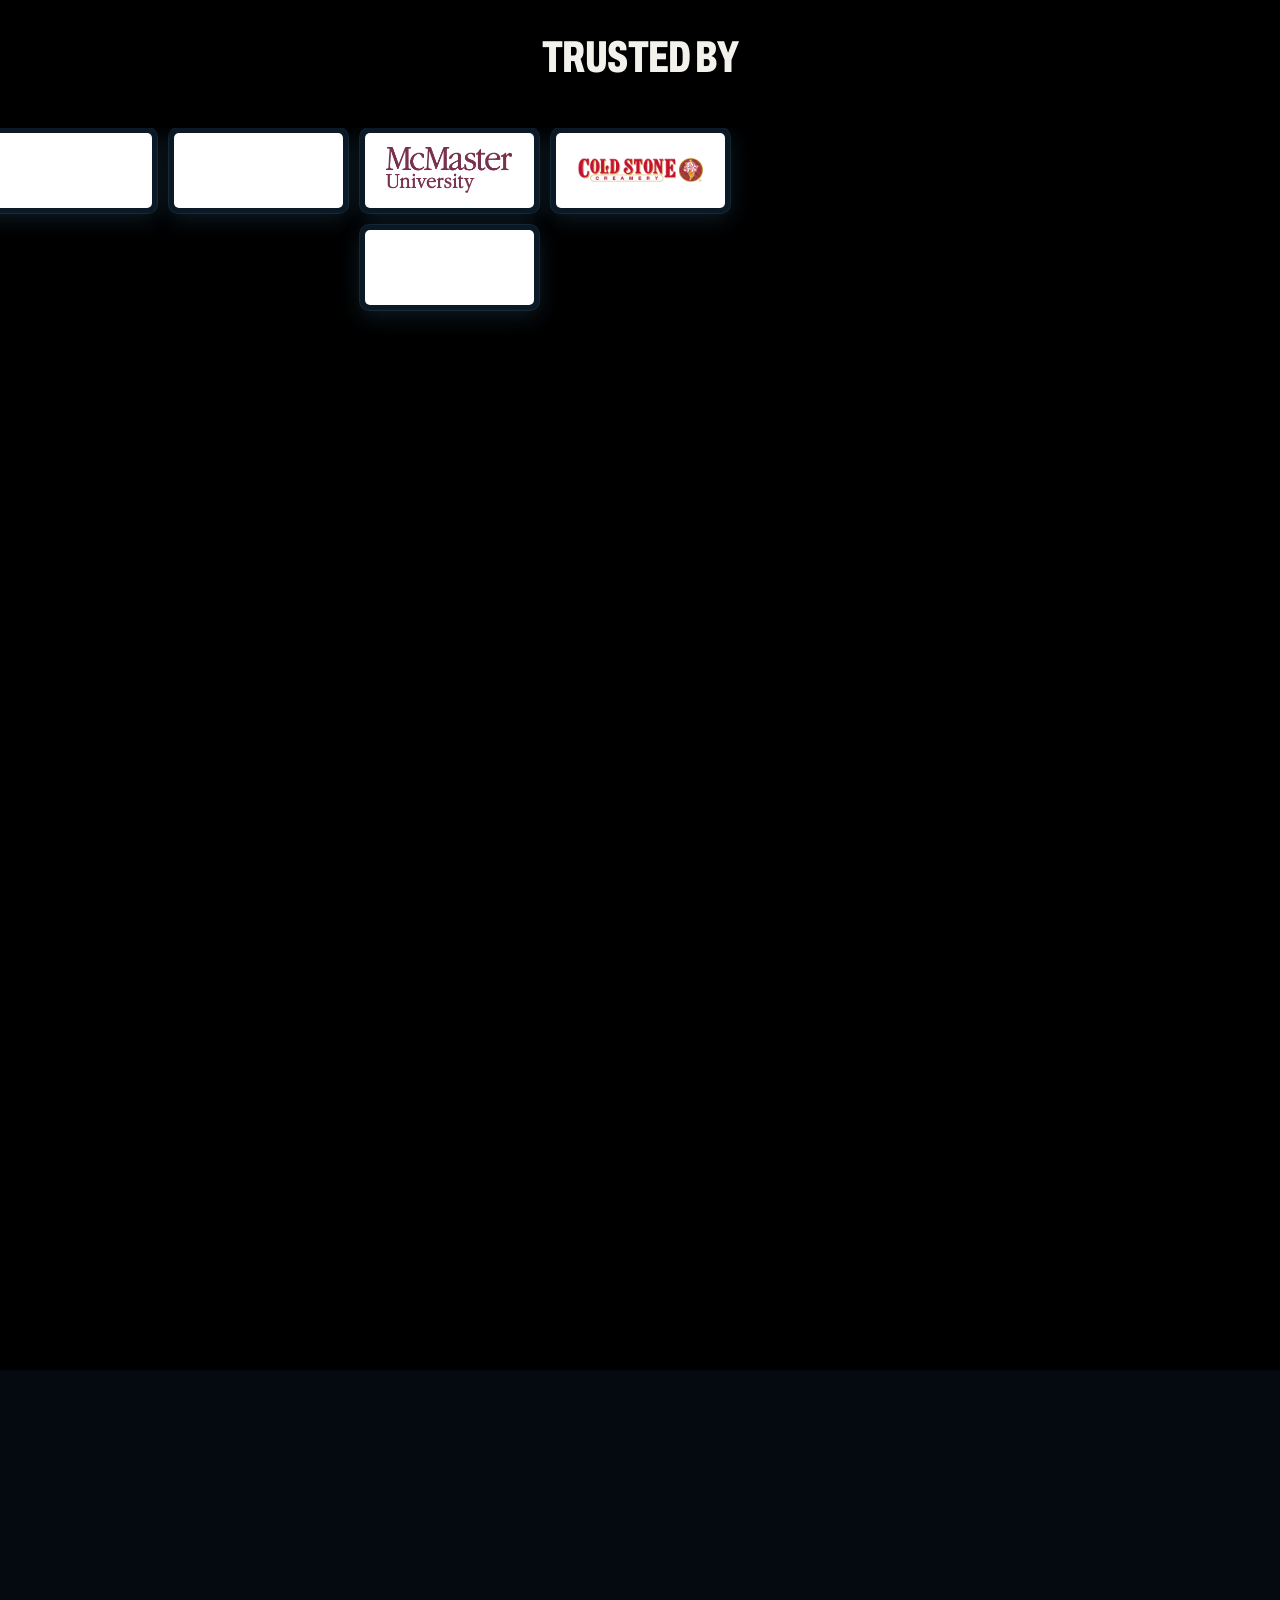
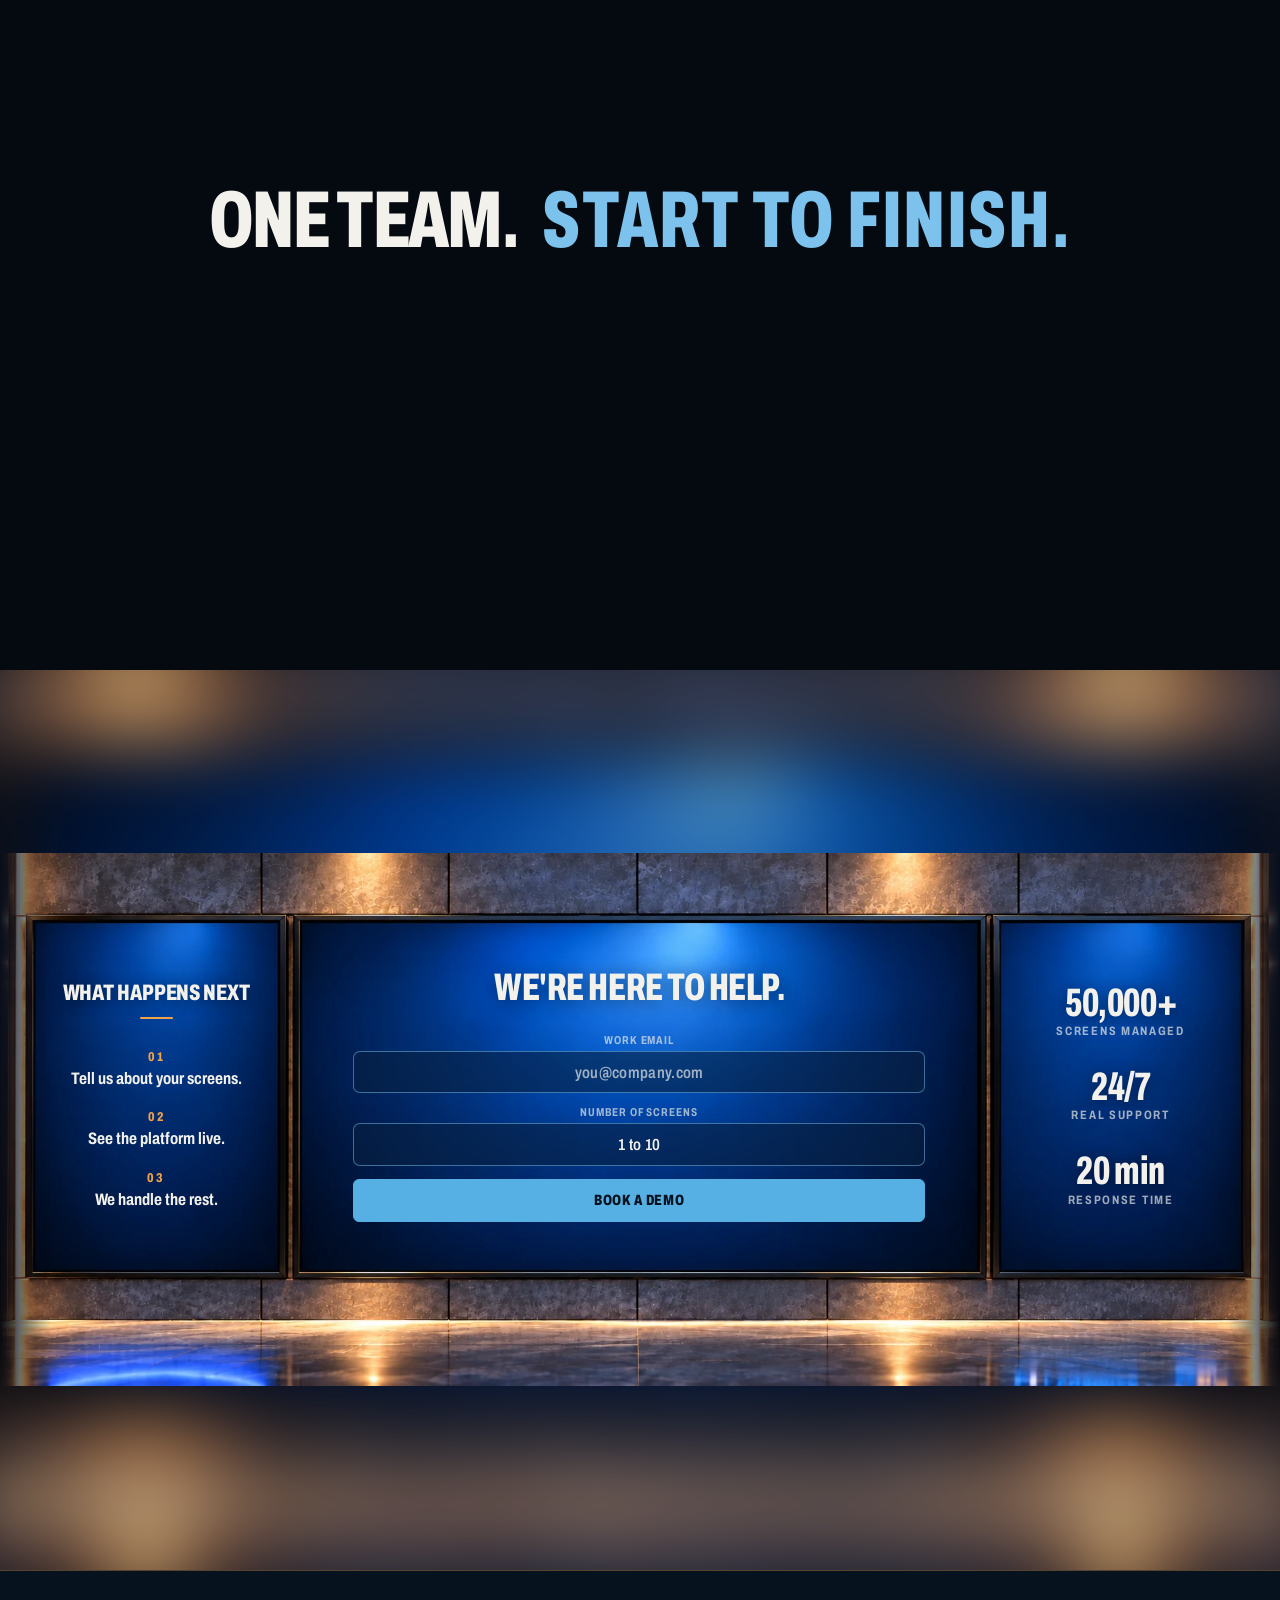
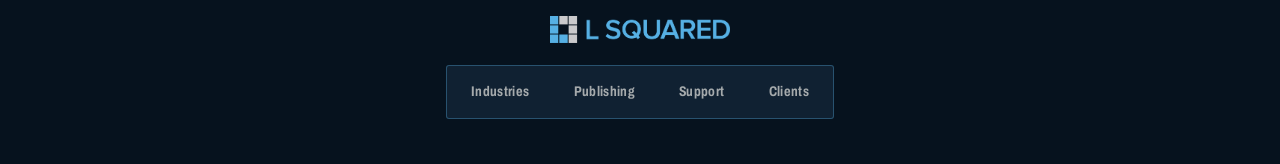
==== commit fa7b548f: "r120: the full-width Dark screen frame sits edge to edge at every laptop width (the centred flex wra" ====
--- a/index.html
+++ b/index.html
@@ -15,7 +15,7 @@
 <link rel="stylesheet" href="css/base.css?v=r91">
 <link rel="stylesheet" href="css/hero.css?v=r91">
 <link rel="stylesheet" href="css/orbit.css?v=r91">
-<link rel="stylesheet" href="css/sections.css?v=r118">
+<link rel="stylesheet" href="css/sections.css?v=r120">
 <link rel="stylesheet" href="css/reviews.css?v=r116">
 <link rel="stylesheet" href="css/grounds-light.css?v=r91">
 <link rel="stylesheet" href="css/mobile.css?v=r101" media="(max-width: 760px)">
--- a/css/sections.css
+++ b/css/sections.css
@@ -402,7 +402,7 @@
   --relyh:min(700px,calc(100dvh - 2 * var(--pad-sec) - var(--gap-title) - 100px));
   aspect-ratio:1672 / 941;   /* r117: the store pair (store-off.webp, store-on.webp) is 1672x941 */
   /* r118: full width, edge to edge, the whole photo; the section takes the height that needs */
-  width:100vw;margin-left:calc(50% - 50vw);border-radius:0;
+  width:100vw;align-self:center;border-radius:0;   /* the wrap is a centred flex column: an oversized child sits centred, overflowing both sides alike */
   height:auto;
   touch-action:pan-y;
   box-shadow:0 16px 34px rgba(0,0,0,.55);
@@ -756,7 +756,7 @@
   .strips{--rowh:calc(min(calc(100dvh - 2 * var(--pad-sec) - var(--gap-title) - 1.1 * var(--title)),720px) * var(--k-strips,1))}
   .ind__stage{height:calc(min(80dvh,calc(100vw / 3)) * var(--k-ind,1))}
   .pub__rig{--pubh:calc((100dvh - 2 * var(--pad-sec) - 2 * (var(--title) + var(--gap-title))) * var(--k-pub,1))}
-  .rely__frame{width:calc(100vw * var(--k-rely,1));margin-left:calc(50% - 50vw * var(--k-rely,1))}
+  .rely__frame{width:calc(100vw * var(--k-rely,1))}
 }
 
 /* r65: the optional lines from content.js, in the same voice as the dead
